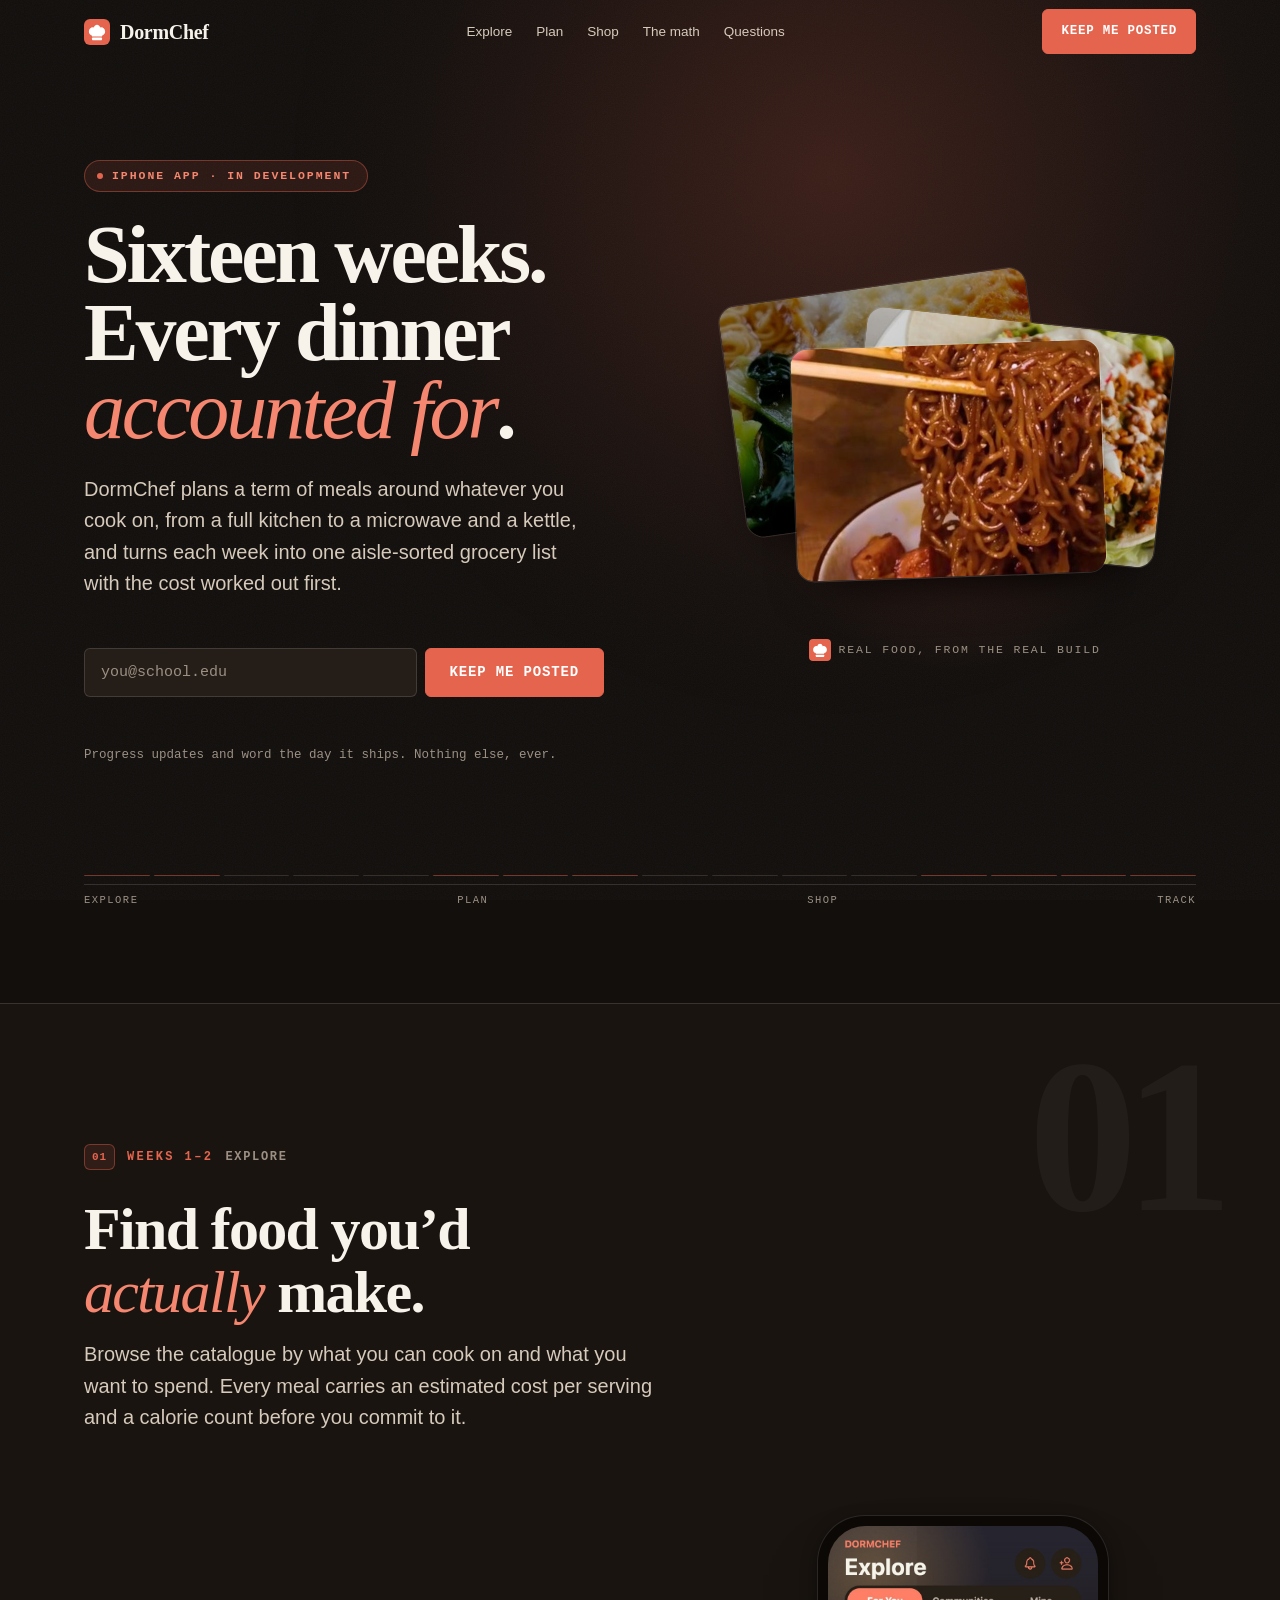
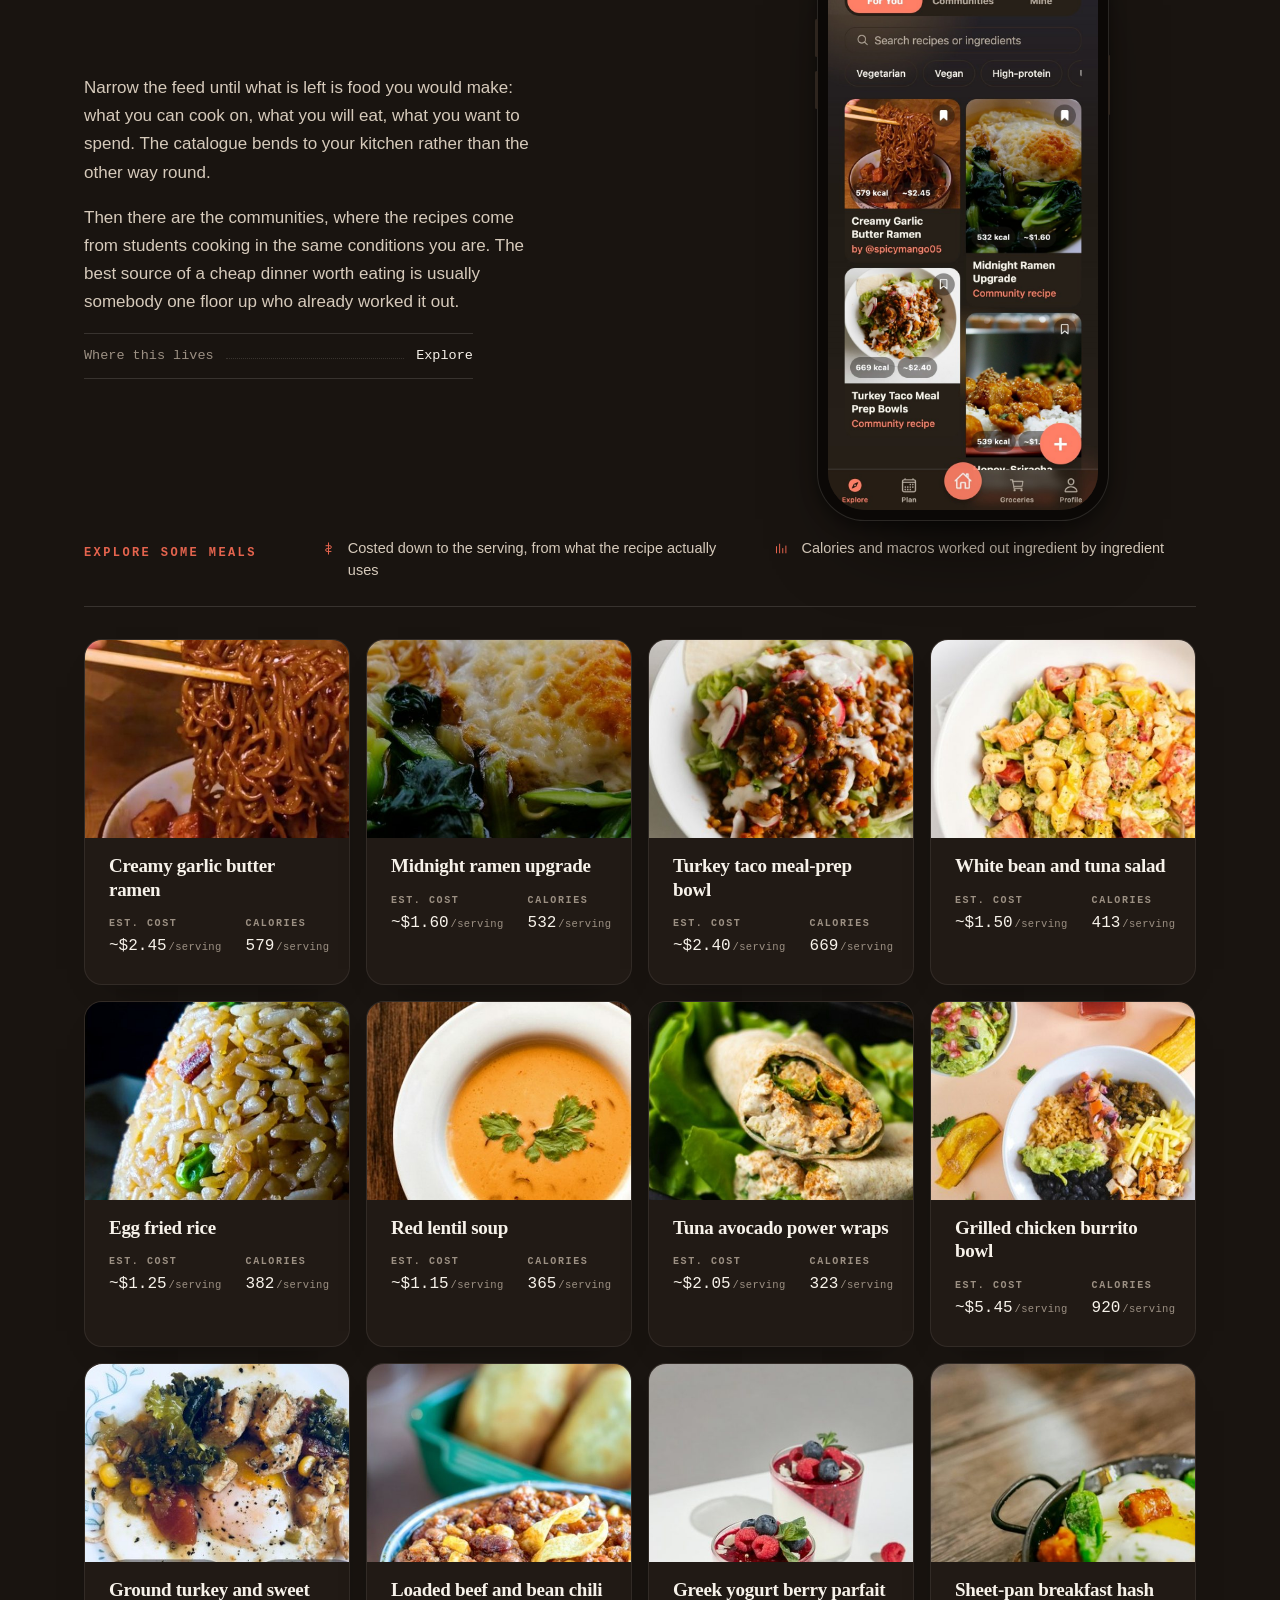
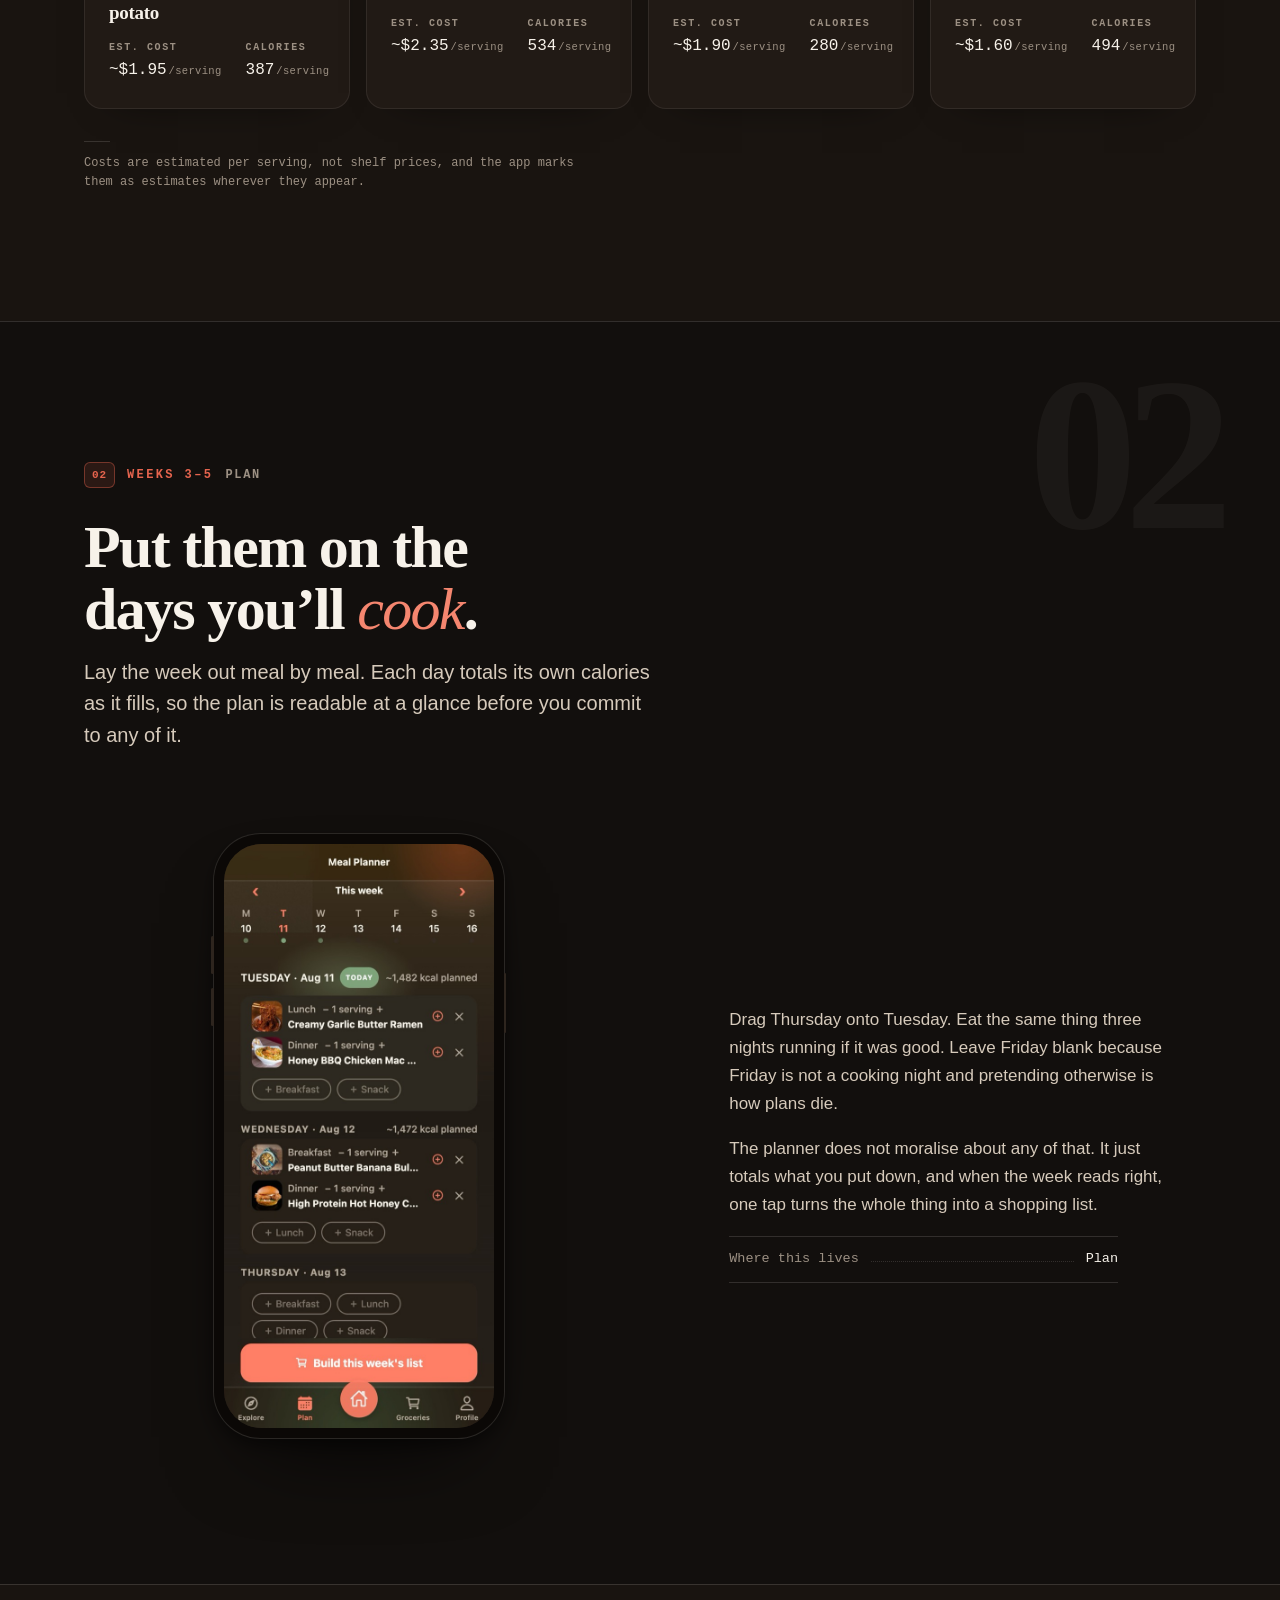
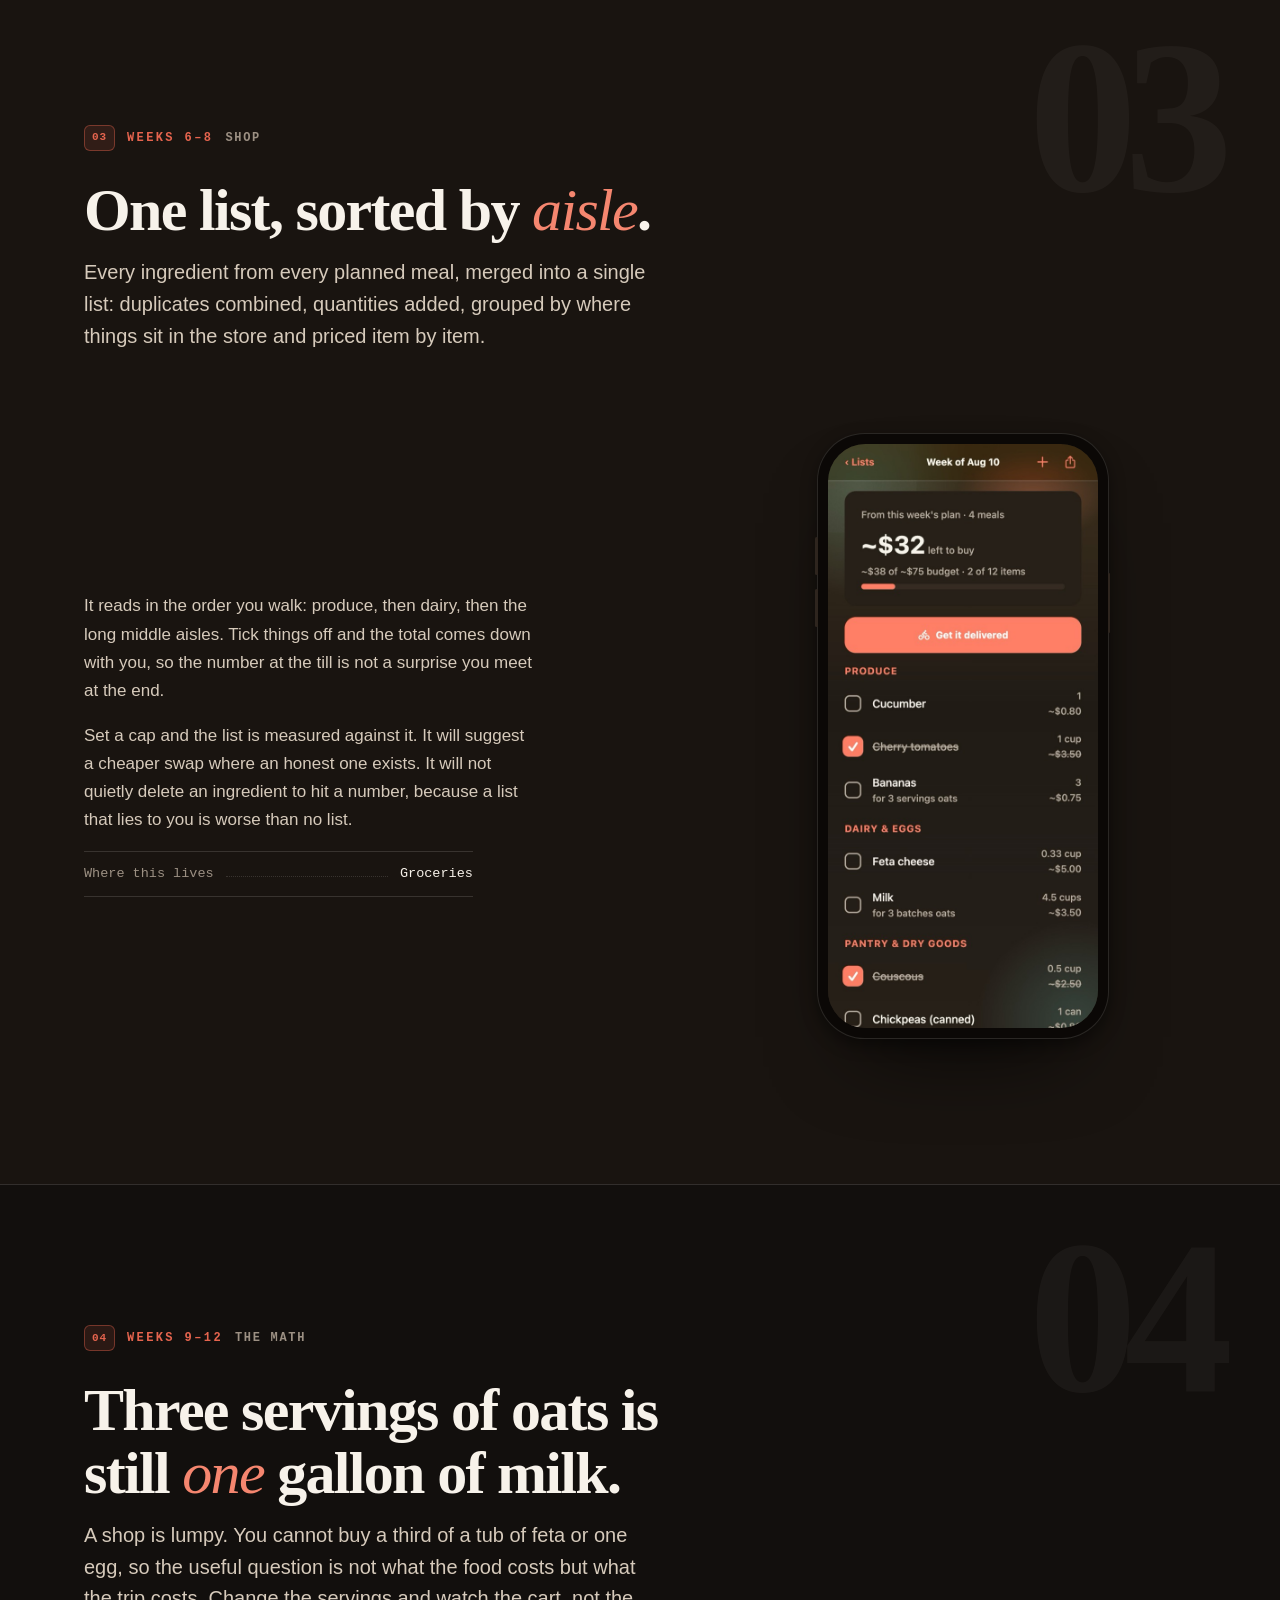
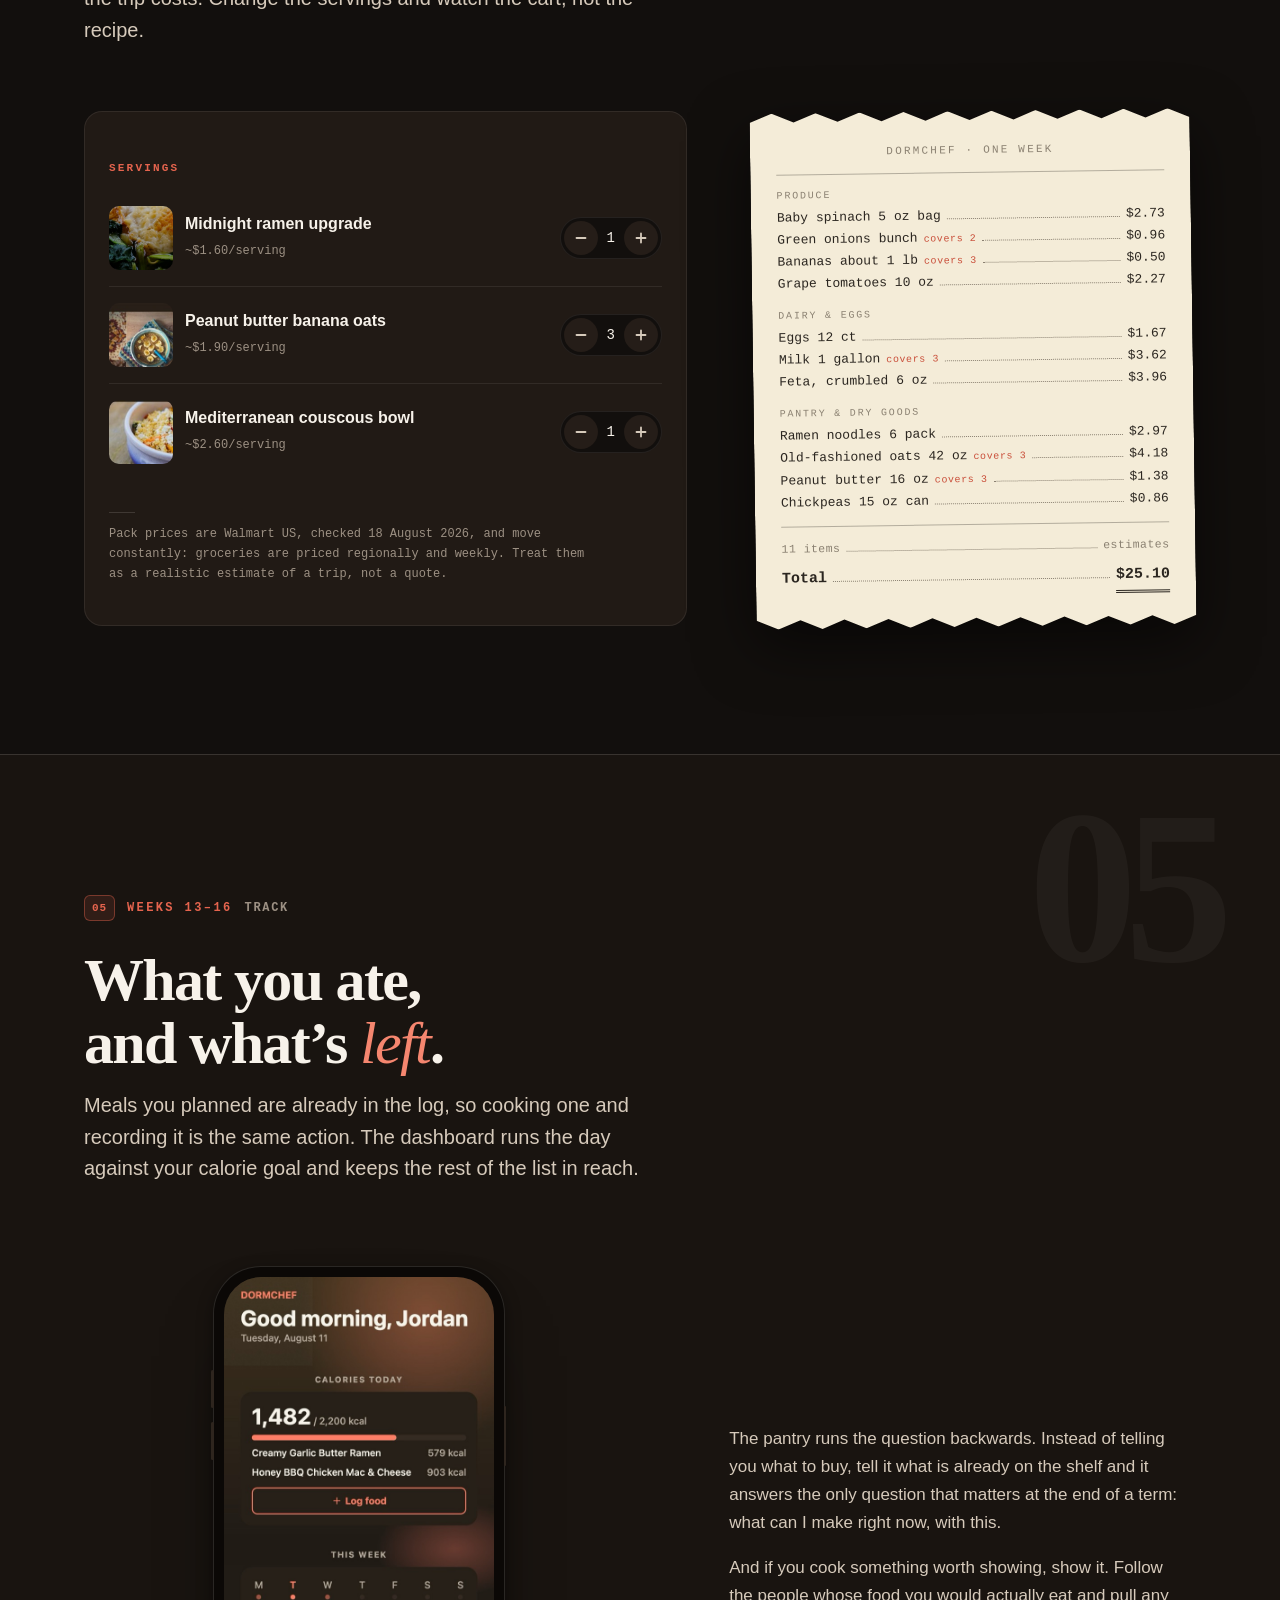
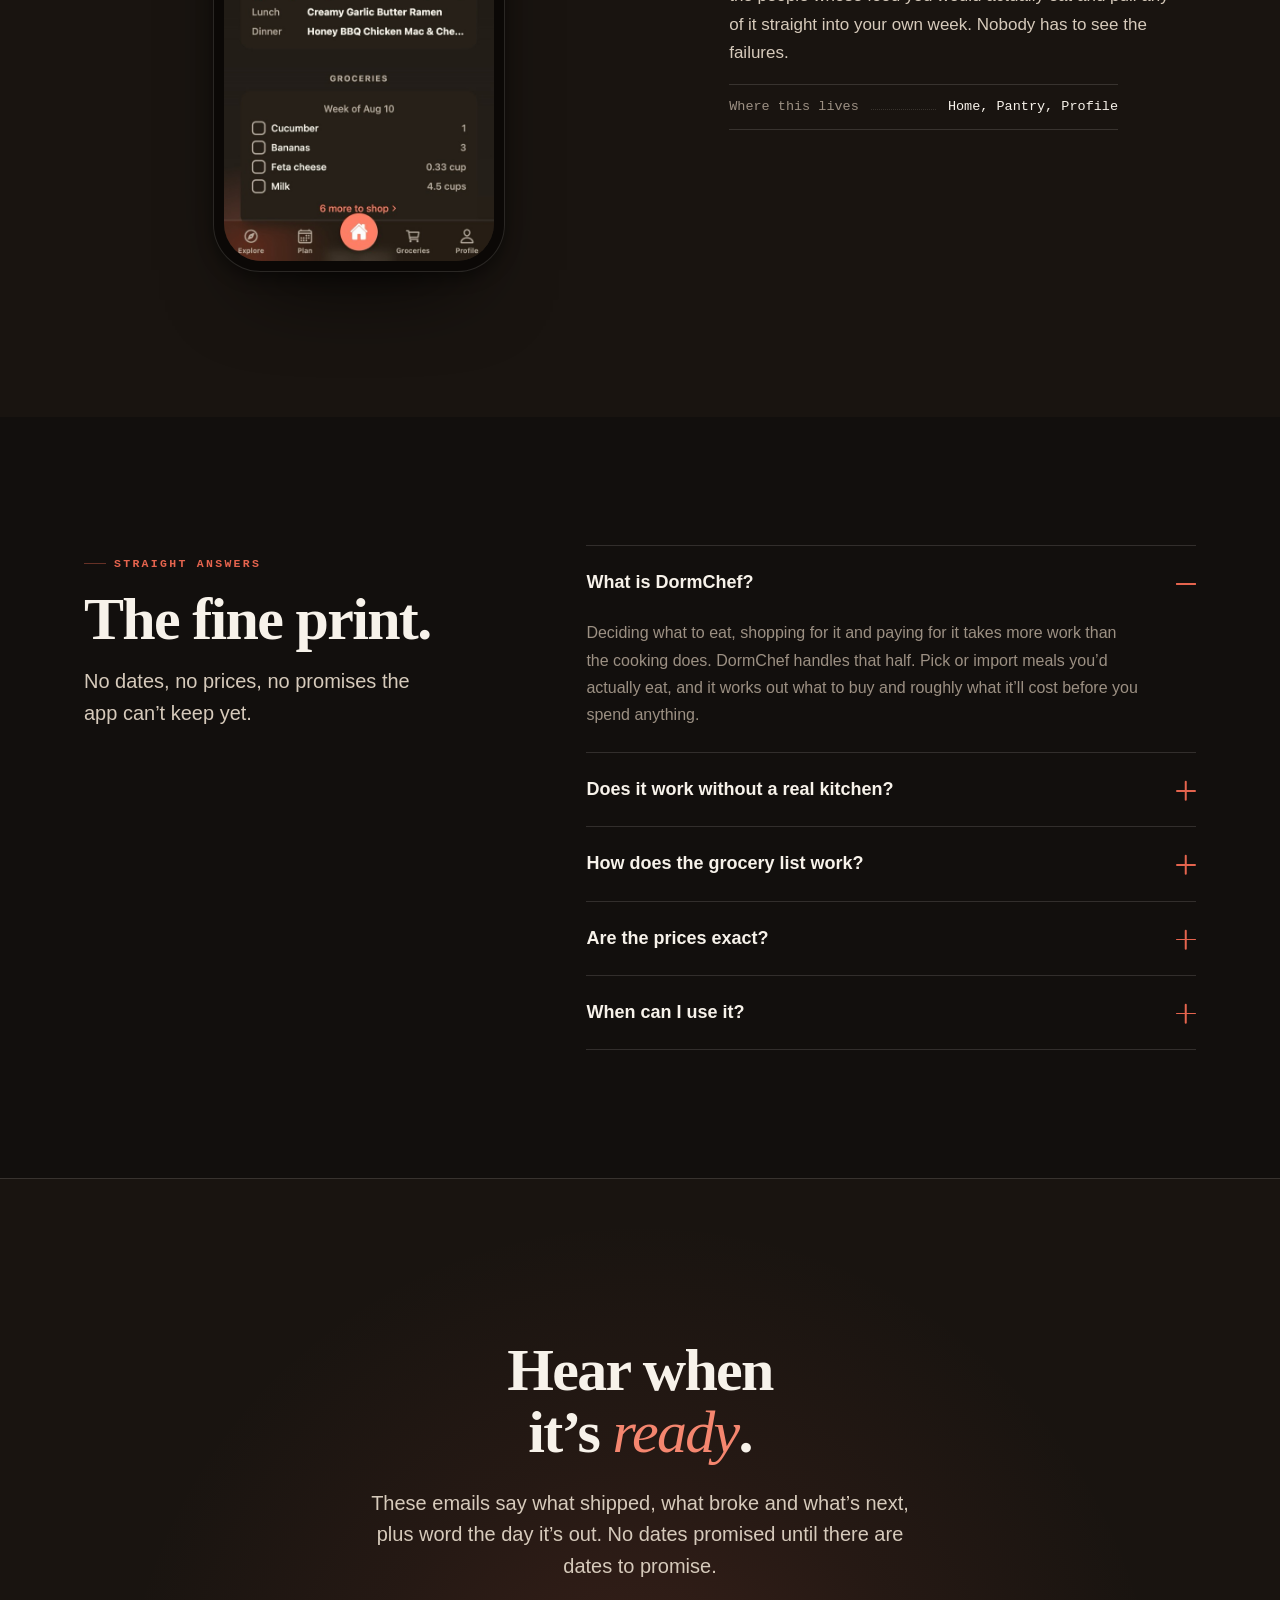
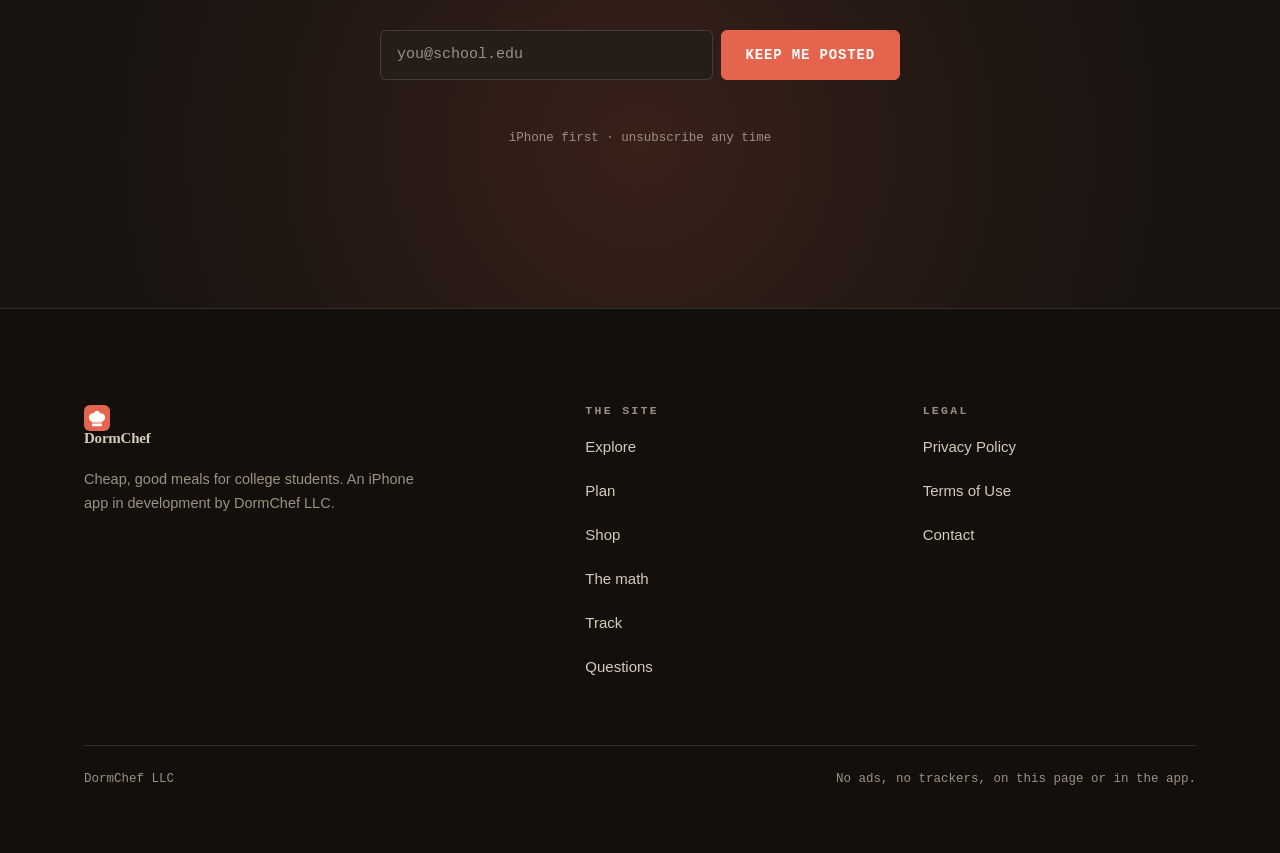
==== index.html @ 9edf4521 "Rebuild the site around a sixteen-week term The page is now organised by when in a semester each par" ====
<!doctype html>
<html lang="en">
<head>
<meta charset="utf-8" />
<meta name="viewport" content="width=device-width, initial-scale=1" />

<!-- The <title> and the H1 differ on purpose. Search ranks the title, so the
     title carries the keywords; the H1 is what a human reads after tapping the
     Instagram bio link. Competitor titles (ReciMe, Mealime, Grocery AI,
     Crouton, checked 2026-08-17) contain no keyword for college, student,
     dorm, budget, cost or aisle, so that phrase space is uncontested and the
     title claims it. Don't "fix" these into matching. -->
<title>DormChef: see what your groceries cost before the store</title>
<meta name="description" content="Meal planner for college students. Plan the week, get one aisle-sorted grocery list, and see the estimated total before you spend a dollar. In development." />
<link rel="canonical" href="https://dormchefllc.com/" />

<!-- Link previews. og:image must be an absolute URL: scrapers don't resolve
     relative paths. Rebuild with scripts/make-og-card.py. -->
<meta property="og:title" content="Sixteen weeks. Every dinner accounted for." />
<meta property="og:description" content="A term of meals planned around whatever you cook on, turned into one aisle-sorted grocery list with the cost worked out first. In development." />
<meta property="og:type" content="website" />
<meta property="og:url" content="https://dormchefllc.com/" />
<meta property="og:image" content="https://dormchefllc.com/og.jpg" />
<meta property="og:image:width" content="1200" />
<meta property="og:image:height" content="630" />
<meta property="og:image:alt" content="Sixteen weeks, every dinner accounted for, beside the DormChef Explore feed showing student recipes with calories and cost per serving." />
<meta property="og:site_name" content="DormChef" />
<meta name="twitter:card" content="summary_large_image" />
<meta name="theme-color" content="#120f0d" />

<!-- Marks scripting as available BEFORE the stylesheet loads. The scroll
     reveals hide their targets with CSS, so that rule has to be conditional on
     JS actually running: without this the whole page is opacity:0 for anyone
     with scripting off, and no amount of failsafe inside a script that never
     runs can help. -->
<script>document.documentElement.className += ' js';</script>

<link rel="icon" href="favicon.png" />
<link rel="stylesheet" href="landing.css" />

<!-- Structured data for search and answer engines. Claims mirror the visible
     page exactly: in development, no dates, no prices, no counts. The FAQ
     below is mirrored here; edit both or neither. Question wording is
     brand-expanded on purpose ("Does DormChef work..." vs the page's "Does it
     work...") because answer engines quote the question. -->
<script type="application/ld+json">
{
  "@context": "https://schema.org",
  "@graph": [
    {
      "@type": "Organization",
      "@id": "https://dormchefllc.com/#org",
      "name": "DormChef LLC",
      "alternateName": "DormChef",
      "url": "https://dormchefllc.com/",
      "logo": "https://dormchefllc.com/favicon.png",
      "email": "dormchef.app@gmail.com"
    },
    {
      "@type": "WebSite",
      "@id": "https://dormchefllc.com/#site",
      "url": "https://dormchefllc.com/",
      "name": "DormChef",
      "description": "Meal planner for college students. Plan the week, get one aisle-sorted grocery list, and see the estimated total before you spend a dollar. In development.",
      "publisher": { "@id": "https://dormchefllc.com/#org" }
    },
    {
      "@type": "FAQPage",
      "@id": "https://dormchefllc.com/#faq",
      "mainEntity": [
        {
          "@type": "Question",
          "name": "What is DormChef?",
          "acceptedAnswer": { "@type": "Answer", "text": "Deciding what to eat, shopping for it and paying for it takes more work than the cooking does. DormChef handles that half. Pick or import meals you'd actually eat, and it works out what to buy and roughly what it'll cost before you spend anything." }
        },
        {
          "@type": "Question",
          "name": "Does DormChef work without a real kitchen?",
          "acceptedAnswer": { "@type": "Answer", "text": "Whatever you've got to cook on. The No-kitchen filter narrows everything to meals a microwave, kettle or rice cooker can handle, so a first-year with one outlet and a housemate with a full stove are both at home here. Vegetarian, vegan, high-protein and under-500-calorie filters run alongside it." }
        },
        {
          "@type": "Question",
          "name": "How does the grocery list work?",
          "acceptedAnswer": { "@type": "Answer", "text": "Plan your week and every ingredient is merged across recipes: duplicates combined, grouped by aisle, totalled for the week, estimates marked as estimates. Set a weekly budget and lists aim for it, without ever dropping an ingredient your recipes need." }
        },
        {
          "@type": "Question",
          "name": "Are the prices in the app exact?",
          "acceptedAnswer": { "@type": "Answer", "text": "They are estimates, and the app marks them as estimates everywhere they appear. They are there to tell you roughly what a week costs before you commit to it, not to match a particular store's shelf price on a particular day." }
        },
        {
          "@type": "Question",
          "name": "When can I use DormChef?",
          "acceptedAnswer": { "@type": "Answer", "text": "It's in development. Leave your email at dormchefllc.com and you'll hear as it progresses. The day it ships, you'll know." }
        }
      ]
    }
  ]
}
</script>
</head>
<body>

<a class="skip" href="#main">Skip to content</a>

<!-- ========================= Masthead ========================= -->
<header class="masthead" id="masthead">
  <div class="wrap mast-in">
    <a class="brand" href="index.html">
      <!-- The toque, traced as inline SVG. Never load the PNG here: the brand
           assets are generated by scripts/make-brand-assets.py and this is a
           26px reproduction, not the mark itself. -->
      <svg width="26" height="26" viewBox="0 0 24 24" aria-hidden="true">
        <rect width="24" height="24" rx="3" fill="#e5644e" />
        <path d="M7.4 15.4c-1.7-.5-2.9-2-2.9-3.8 0-2.2 1.7-3.9 3.7-3.9.3 0 .6 0 .9.1C9.6 6.1 10.7 5.2 12 5.2s2.4.9 2.9 2.6c.3-.1.6-.1.9-.1 2 0 3.7 1.7 3.7 3.9 0 1.8-1.2 3.3-2.9 3.8v.7H7.4z" fill="#fff" />
        <rect x="7.4" y="17.1" width="9.2" height="2.4" rx="0.6" fill="#fff" />
      </svg>
      DormChef
    </a>

    <nav class="nav" aria-label="The term">
      <a href="#explore">Explore</a>
      <a href="#plan">Plan</a>
      <a href="#shop">Shop</a>
      <a href="#math">The math</a>
      <a href="#faq">Questions</a>
    </nav>

    <a class="btn btn--sm" href="#updates">Keep me posted</a>
    <div class="progress" id="progress" aria-hidden="true"></div>
  </div>
</header>

<main id="main">

  <!-- ========================= Hero =========================
       The claim is deliberately inclusive: the app suits a full kitchen and a
       microwave equally, so the headline promises planning rather than
       characterising anybody's housing. -->
  <section class="hero" id="top">
    <div class="wrap hero-in">
      <div class="hero-copy">
        <p class="badge">iPhone app &middot; in development</p>
        <h1 class="display">Sixteen weeks. Every dinner <em>accounted for</em>.</h1>
        <p class="lede">
          DormChef plans a term of meals around whatever you cook on, from a full
          kitchen to a microwave and a kettle, and turns each week into one
          aisle-sorted grocery list with the cost worked out first.
        </p>

        <form class="signup" id="signup-hero" novalidate>
          <div class="signup-row">
            <label class="hp" for="hero-company">Company (leave this empty)</label>
            <input class="hp" type="text" id="hero-company" name="company" tabindex="-1" autocomplete="off" />
            <label class="sr" for="hero-email">Email address</label>
            <input type="email" id="hero-email" name="email" placeholder="you@school.edu" required autocomplete="email" />
            <button class="btn" type="submit">Keep me posted</button>
          </div>
          <p class="signup-msg" role="status" aria-live="polite"></p>
          <p class="signup-note">Progress updates and word the day it ships. Nothing else, ever.</p>
        </form>
      </div>

      <!-- Deliberately not a feature. The hero's job is to establish what this
           brand is about, which is food, so it holds a dealt hand of the real
           dishes and the mark, and no data at all. Every figure on the page
           lives further down where it has room to be explained. -->
      <aside class="deck" aria-hidden="true">
        <div class="deck-glow"></div>
        <div class="deck-hand">
          <figure class="deck-card deck-card--back"><img src="shots/meals/greens.jpg" alt="" width="400" height="300" loading="lazy" /></figure>
          <figure class="deck-card deck-card--mid"><img src="shots/meals/taco.jpg" alt="" width="400" height="300" loading="lazy" /></figure>
          <figure class="deck-card deck-card--front"><img src="shots/meals/ramen.jpg" alt="" width="400" height="300" fetchpriority="high" /></figure>
        </div>
        <p class="deck-mark">
          <svg width="22" height="22" viewBox="0 0 24 24"><rect width="24" height="24" rx="3" fill="#e5644e"/><path d="M7.4 15.4c-1.7-.5-2.9-2-2.9-3.8 0-2.2 1.7-3.9 3.7-3.9.3 0 .6 0 .9.1C9.6 6.1 10.7 5.2 12 5.2s2.4.9 2.9 2.6c.3-.1.6-.1.9-.1 2 0 3.7 1.7 3.7 3.9 0 1.8-1.2 3.3-2.9 3.8v.7H7.4z" fill="#fff"/><rect x="7.4" y="17.1" width="9.2" height="2.4" rx=".6" fill="#fff"/></svg>
          Real food, from the real build
        </p>
      </aside>
    </div>

    <div class="wrap termstrip">
      <div class="termstrip-row" aria-hidden="true">
        <i class="m"></i><i class="m"></i><i></i><i></i><i></i><i class="m"></i><i class="m"></i><i class="m"></i><i></i><i></i><i></i><i></i><i class="m"></i><i class="m"></i><i class="m"></i><i class="m"></i>
      </div>
      <div class="termstrip-labels">
        <span>Explore</span><span>Plan</span><span>Shop</span><span>Track</span>
      </div>
    </div>
  </section>

  <!-- ========================= 01 Explore ========================= -->
  <section class="phase phase--tint" id="explore">
    <div class="wrap">
      <span class="phase-ghost" aria-hidden="true">01</span>
      <div class="phase-head pre">
        <p class="phase-weeks"><b>01</b> Weeks 1&ndash;2 <span>Explore</span></p>
        <h2 class="h2 phase-title">Find food you&rsquo;d <em>actually</em> make.</h2>
        <p class="phase-problem">Browse the catalogue by what you can cook on and what
        you want to spend. Every meal carries an estimated cost per serving and a
        calorie count before you commit to it.</p>
      </div>

      <div class="phase-body">
        <div class="phase-copy pre">
          <p>Narrow the feed until what is left is food you would
          make: what you can cook on, what you will eat, what you want to spend.
          The catalogue bends to your kitchen rather than the other way round.</p>
          <p>Then there are the communities, where the recipes come from students
          cooking in the same conditions you are. The best source of a cheap dinner worth
          eating is usually somebody one floor up who already worked it out.</p>
          <p class="phase-does"><span>Where this lives</span><i></i><b>Explore</b></p>
        </div>
        <figure class="phase-visual pre">
          <div class="phone">
            <img src="shots/explore.jpg" loading="lazy" width="600" height="1298"
                 alt="The DormChef Explore screen: a scrolling grid of student recipes with filter chips above it, each card labelled with its calories and estimated cost per serving." />
          </div>
        </figure>
      </div>



      <div class="mealbar pre">
        <p class="mealbar-label">Explore some meals</p>
        <ul class="mealbar-notes">
          <li>
            <svg width="15" height="15" viewBox="0 0 24 24" fill="none" stroke="currentColor" stroke-width="1.6" stroke-linecap="round" stroke-linejoin="round" aria-hidden="true"><path d="M12 3v18M8 7.5h6.2a2.3 2.3 0 0 1 0 4.6H9.8a2.3 2.3 0 0 0 0 4.6H16"/></svg>
            <span>Costed down to the serving, from what the recipe actually uses</span>
          </li>
          <li>
            <svg width="15" height="15" viewBox="0 0 24 24" fill="none" stroke="currentColor" stroke-width="1.6" stroke-linecap="round" stroke-linejoin="round" aria-hidden="true"><path d="M4 19V9m5 10V5m5 14v-7m5 7V8"/></svg>
            <span>Calories and macros worked out ingredient by ingredient</span>
          </li>
        </ul>
      </div>

      <ul class="meal-grid" id="meal-grid">
        <li class="mcard pre" data-cost="245" data-kcal="579">
          <div class="mcard-shot"><img src="shots/meals/ramen.jpg" loading="lazy" width="400" height="300" alt="A bowl of creamy garlic butter ramen lifted with chopsticks." /></div>
          <div class="mcard-body">
            <h3>Creamy garlic butter ramen</h3>
            <dl class="mstats">
              <div><dt>Est. cost</dt><dd class="num">~$2.45<small>/serving</small></dd></div>
              <div><dt>Calories</dt><dd class="num">579<small>/serving</small></dd></div>
            </dl>
          </div>
        </li>
        <li class="mcard pre" data-cost="160" data-kcal="532">
          <div class="mcard-shot"><img src="shots/meals/greens.jpg" loading="lazy" width="400" height="300" alt="Ramen under melted cheese with dark leafy greens." /></div>
          <div class="mcard-body">
            <h3>Midnight ramen upgrade</h3>
            <dl class="mstats">
              <div><dt>Est. cost</dt><dd class="num">~$1.60<small>/serving</small></dd></div>
              <div><dt>Calories</dt><dd class="num">532<small>/serving</small></dd></div>
            </dl>
          </div>
        </li>
        <li class="mcard pre" data-cost="240" data-kcal="669">
          <div class="mcard-shot"><img src="shots/meals/taco.jpg" loading="lazy" width="400" height="300" alt="A turkey taco bowl with lettuce, radish and sauce." /></div>
          <div class="mcard-body">
            <h3>Turkey taco meal-prep bowl</h3>
            <dl class="mstats">
              <div><dt>Est. cost</dt><dd class="num">~$2.40<small>/serving</small></dd></div>
              <div><dt>Calories</dt><dd class="num">669<small>/serving</small></dd></div>
            </dl>
          </div>
        </li>
        <li class="mcard pre" data-cost="150" data-kcal="413">
          <div class="mcard-shot"><img src="shots/meals/whitebean.jpg" loading="lazy" width="400" height="300" alt="A white bean and tuna salad with peppers and herbs." /></div>
          <div class="mcard-body">
            <h3>White bean and tuna salad</h3>
            <dl class="mstats">
              <div><dt>Est. cost</dt><dd class="num">~$1.50<small>/serving</small></dd></div>
              <div><dt>Calories</dt><dd class="num">413<small>/serving</small></dd></div>
            </dl>
          </div>
        </li>
        <li class="mcard pre" data-cost="125" data-kcal="382">
          <div class="mcard-shot"><img src="shots/meals/friedrice.jpg" loading="lazy" width="400" height="300" alt="A moulded portion of egg fried rice with peas and peppers." /></div>
          <div class="mcard-body">
            <h3>Egg fried rice</h3>
            <dl class="mstats">
              <div><dt>Est. cost</dt><dd class="num">~$1.25<small>/serving</small></dd></div>
              <div><dt>Calories</dt><dd class="num">382<small>/serving</small></dd></div>
            </dl>
          </div>
        </li>
        <li class="mcard pre" data-cost="114" data-kcal="365">
          <div class="mcard-shot"><img src="shots/meals/lentil.jpg" loading="lazy" width="400" height="300" alt="A white bowl of red lentil soup topped with coriander." /></div>
          <div class="mcard-body">
            <h3>Red lentil soup</h3>
            <dl class="mstats">
              <div><dt>Est. cost</dt><dd class="num">~$1.15<small>/serving</small></dd></div>
              <div><dt>Calories</dt><dd class="num">365<small>/serving</small></dd></div>
            </dl>
          </div>
        </li>
        <li class="mcard pre" data-cost="204" data-kcal="323">
          <div class="mcard-shot"><img src="shots/meals/wraps.jpg" loading="lazy" width="400" height="300" alt="Two halves of a tuna avocado wrap on a bed of lettuce." /></div>
          <div class="mcard-body">
            <h3>Tuna avocado power wraps</h3>
            <dl class="mstats">
              <div><dt>Est. cost</dt><dd class="num">~$2.05<small>/serving</small></dd></div>
              <div><dt>Calories</dt><dd class="num">323<small>/serving</small></dd></div>
            </dl>
          </div>
        </li>
        <li class="mcard pre" data-cost="545" data-kcal="920">
          <div class="mcard-shot"><img src="shots/meals/burrito.jpg" loading="lazy" width="400" height="300" alt="A burrito bowl with rice, black beans, guacamole and chicken." /></div>
          <div class="mcard-body">
            <h3>Grilled chicken burrito bowl</h3>
            <dl class="mstats">
              <div><dt>Est. cost</dt><dd class="num">~$5.45<small>/serving</small></dd></div>
              <div><dt>Calories</dt><dd class="num">920<small>/serving</small></dd></div>
            </dl>
          </div>
        </li>
        <li class="mcard pre" data-cost="195" data-kcal="387">
          <div class="mcard-shot"><img src="shots/meals/turkey.jpg" loading="lazy" width="400" height="300" alt="A skillet of ground turkey, sweet potato and a fried egg." /></div>
          <div class="mcard-body">
            <h3>Ground turkey and sweet potato</h3>
            <dl class="mstats">
              <div><dt>Est. cost</dt><dd class="num">~$1.95<small>/serving</small></dd></div>
              <div><dt>Calories</dt><dd class="num">387<small>/serving</small></dd></div>
            </dl>
          </div>
        </li>
        <li class="mcard pre" data-cost="235" data-kcal="534">
          <div class="mcard-shot"><img src="shots/meals/chili.jpg" loading="lazy" width="400" height="300" alt="A bowl of loaded beef and bean chili with cornbread." /></div>
          <div class="mcard-body">
            <h3>Loaded beef and bean chili</h3>
            <dl class="mstats">
              <div><dt>Est. cost</dt><dd class="num">~$2.35<small>/serving</small></dd></div>
              <div><dt>Calories</dt><dd class="num">534<small>/serving</small></dd></div>
            </dl>
          </div>
        </li>
        <li class="mcard pre" data-cost="190" data-kcal="280">
          <div class="mcard-shot"><img src="shots/meals/parfait.jpg" loading="lazy" width="400" height="300" alt="Two glasses of Greek yogurt berry parfait." /></div>
          <div class="mcard-body">
            <h3>Greek yogurt berry parfait</h3>
            <dl class="mstats">
              <div><dt>Est. cost</dt><dd class="num">~$1.90<small>/serving</small></dd></div>
              <div><dt>Calories</dt><dd class="num">280<small>/serving</small></dd></div>
            </dl>
          </div>
        </li>
        <li class="mcard pre" data-cost="160" data-kcal="494">
          <div class="mcard-shot"><img src="shots/meals/hash.jpg" loading="lazy" width="400" height="300" alt="A pan of breakfast hash with egg, chorizo and greens." /></div>
          <div class="mcard-body">
            <h3>Sheet-pan breakfast hash</h3>
            <dl class="mstats">
              <div><dt>Est. cost</dt><dd class="num">~$1.60<small>/serving</small></dd></div>
              <div><dt>Calories</dt><dd class="num">494<small>/serving</small></dd></div>
            </dl>
          </div>
        </li>
      </ul>

      <p class="footnote">Costs are estimated per serving, not shelf prices, and the
      app marks them as estimates wherever they appear.</p>
    </div>
  </section>

  <!-- ========================= 02 Plan ========================= -->
  <section class="phase" id="plan">
    <div class="wrap">
      <span class="phase-ghost" aria-hidden="true">02</span>
      <div class="phase-head pre">
        <p class="phase-weeks"><b>02</b> Weeks 3&ndash;5 <span>Plan</span></p>
        <h2 class="h2 phase-title">Put them on the days you&rsquo;ll <em>cook</em>.</h2>
        <p class="phase-problem">Lay the week out meal by meal. Each day totals its own
        calories as it fills, so the plan is readable at a glance before you commit to
        any of it.</p>
      </div>

      <div class="phase-body phase-body--flip">
        <div class="phase-copy pre">
          <p>Drag Thursday onto Tuesday. Eat the same thing three nights running if
          it was good. Leave Friday blank because Friday is not a cooking night and
          pretending otherwise is how plans die.</p>
          <p>The planner does not moralise about any of that. It just totals what you
          put down, and when the week reads right, one tap turns the whole thing into
          a shopping list.</p>
          <p class="phase-does"><span>Where this lives</span><i></i><b>Plan</b></p>
        </div>
        <figure class="phase-visual pre">
          <div class="phone">
            <img src="shots/planner.jpg" loading="lazy" width="600" height="1298"
                 alt="The DormChef weekly planner with meals assigned to individual days of the week." />
          </div>
        </figure>
      </div>
    </div>
  </section>

  <!-- ========================= 03 Shop ========================= -->
  <section class="phase phase--tint" id="shop">
    <div class="wrap">
      <span class="phase-ghost" aria-hidden="true">03</span>
      <div class="phase-head pre">
        <p class="phase-weeks"><b>03</b> Weeks 6&ndash;8 <span>Shop</span></p>
        <h2 class="h2 phase-title">One list, sorted by <em>aisle</em>.</h2>
        <p class="phase-problem">Every ingredient from every planned meal, merged into
        a single list: duplicates combined, quantities added, grouped by where things
        sit in the store and priced item by item.</p>
      </div>

      <div class="phase-body">
        <div class="phase-copy pre">
          <p>It reads in the order you walk: produce, then dairy, then the long
          middle aisles. Tick things off and the total comes down with you, so the
          number at the till is not a surprise you meet at the end.</p>
          <p>Set a cap and the list is measured against it. It will suggest a cheaper
          swap where an honest one exists. It will not quietly delete an ingredient to
          hit a number, because a list that lies to you is worse than no list.</p>
          <p class="phase-does"><span>Where this lives</span><i></i><b>Groceries</b></p>
        </div>
        <figure class="phase-visual pre">
          <div class="phone">
            <img src="shots/grocery.jpg" loading="lazy" width="600" height="1298"
                 alt="The DormChef grocery list: items grouped under Produce, Dairy and Pantry headings, each with a quantity and an estimated price, above a running weekly total." />
          </div>
        </figure>
      </div>
    </div>
  </section>

  <!-- ========================= 04 The math ========================= -->
  <section class="phase" id="math">
    <div class="wrap">
      <span class="phase-ghost" aria-hidden="true">04</span>
      <div class="phase-head pre">
        <p class="phase-weeks"><b>04</b> Weeks 9&ndash;12 <span>The math</span></p>
        <h2 class="h2 phase-title">Three servings of oats is still <em>one</em> gallon of milk.</h2>
        <p class="phase-problem">A shop is lumpy. You cannot buy a third of a tub of
        feta or one egg, so the useful question is not what the food costs but what
        the trip costs. Change the servings and watch the cart, not the recipe.</p>
      </div>

      <div class="merge merge--wide pre">
        <div class="merge-pick">
          <p class="merge-label">Servings</p>

          <div class="mrow" data-meal="ramen">
            <img src="shots/meals/greens.jpg" alt="" width="400" height="300" loading="lazy" />
            <div class="mrow-txt">
              <b>Midnight ramen upgrade</b>
              <span class="num">~$1.60/serving</span>
            </div>
            <div class="stepper">
              <button type="button" class="stepper-btn" data-step="-1" aria-label="One fewer serving of midnight ramen upgrade">
                <svg viewBox="0 0 16 16" aria-hidden="true"><path d="M3.5 8h9"/></svg>
              </button>
              <output class="stepper-n num" data-count>1</output>
              <button type="button" class="stepper-btn" data-step="1" aria-label="One more serving of midnight ramen upgrade">
                <svg viewBox="0 0 16 16" aria-hidden="true"><path d="M8 3.5v9M3.5 8h9"/></svg>
              </button>
            </div>
          </div>

          <div class="mrow" data-meal="oats">
            <img src="shots/meals/oats.jpg" alt="" width="400" height="300" loading="lazy" />
            <div class="mrow-txt">
              <b>Peanut butter banana oats</b>
              <span class="num">~$1.90/serving</span>
            </div>
            <div class="stepper">
              <button type="button" class="stepper-btn" data-step="-1" aria-label="One fewer serving of peanut butter banana oats">
                <svg viewBox="0 0 16 16" aria-hidden="true"><path d="M3.5 8h9"/></svg>
              </button>
              <output class="stepper-n num" data-count>3</output>
              <button type="button" class="stepper-btn" data-step="1" aria-label="One more serving of peanut butter banana oats">
                <svg viewBox="0 0 16 16" aria-hidden="true"><path d="M8 3.5v9M3.5 8h9"/></svg>
              </button>
            </div>
          </div>

          <div class="mrow" data-meal="couscous">
            <img src="shots/meals/couscous.jpg" alt="" width="400" height="300" loading="lazy" />
            <div class="mrow-txt">
              <b>Mediterranean couscous bowl</b>
              <span class="num">~$2.60/serving</span>
            </div>
            <div class="stepper">
              <button type="button" class="stepper-btn" data-step="-1" aria-label="One fewer serving of mediterranean couscous bowl">
                <svg viewBox="0 0 16 16" aria-hidden="true"><path d="M3.5 8h9"/></svg>
              </button>
              <output class="stepper-n num" data-count>1</output>
              <button type="button" class="stepper-btn" data-step="1" aria-label="One more serving of mediterranean couscous bowl">
                <svg viewBox="0 0 16 16" aria-hidden="true"><path d="M8 3.5v9M3.5 8h9"/></svg>
              </button>
            </div>
          </div>
          <p class="footnote">Pack prices are Walmart US, checked 18 August 2026,
          and move constantly: groceries are priced regionally and weekly. Treat
          them as a realistic estimate of a trip, not a quote.</p>
        </div>

        <!-- The output is a receipt: warm paper, torn edges, dotted leaders and a
             double-ruled total. It is the one bright surface on the page. -->
        <div class="receipt-wrap">
          <div class="receipt">
            <p class="r-head">DormChef &middot; one week</p>
            <div class="r-rule"></div>
            <div class="r-list" id="mo-list" aria-live="polite"></div>
            <div class="r-rule"></div>
            <div class="r-line r-meta"><span id="mo-count">0 items</span><i></i><span>estimates</span></div>
            <div class="r-line r-total"><span>Total</span><i></i><span id="mo-total">~$0.00</span></div>
          </div>
        </div>
      </div>
    </div>
  </section>

  <!-- ========================= 05 Track ========================= -->
  <section class="phase phase--tint" id="track">
    <div class="wrap">
      <span class="phase-ghost" aria-hidden="true">05</span>
      <div class="phase-head pre">
        <p class="phase-weeks"><b>05</b> Weeks 13&ndash;16 <span>Track</span></p>
        <h2 class="h2 phase-title">What you ate, and what&rsquo;s <em>left</em>.</h2>
        <p class="phase-problem">Meals you planned are already in the log, so cooking
        one and recording it is the same action. The dashboard runs the day against
        your calorie goal and keeps the rest of the list in reach.</p>
      </div>

      <div class="phase-body phase-body--flip">
        <div class="phase-copy pre">
          <p>The pantry runs the question backwards. Instead of telling you what to
          buy, tell it what is already on the shelf and it answers the only question
          that matters at the end of a term: what can I make right now, with this.</p>
          <p>And if you cook something worth showing, show it. Follow the people whose
          food you would actually eat and pull any of it straight into your own week.
          Nobody has to see the failures.</p>
          <p class="phase-does"><span>Where this lives</span><i></i><b>Home, Pantry, Profile</b></p>
        </div>
        <figure class="phase-visual pre">
          <div class="phone">
            <img src="shots/dashboard.jpg" loading="lazy" width="600" height="1298"
                 alt="The DormChef dashboard: calories logged against the day's goal, this week's planned meals, and the current grocery list." />
          </div>
        </figure>
      </div>
    </div>
  </section>

  <!-- ========================= 7. Questions ========================= -->
  <!-- Mirrored in the FAQPage JSON-LD in <head>. Edit both or neither.
       details/summary gives keyboard support, find-in-page and no-JS operation
       for free; a hand-rolled accordion would give up all three. -->
  <section class="faq" id="faq">
    <div class="wrap faq-in">
      <div class="faq-head pre">
        <p class="eyebrow">Straight answers</p>
        <h2 class="h2">The fine print.</h2>
        <p class="lede">No dates, no prices, no promises the app can&rsquo;t keep yet.</p>
      </div>

      <div class="faq-list">
        <details class="qa" open>
          <summary>What is DormChef?<span class="qa-mark" aria-hidden="true"></span></summary>
          <div class="qa-body"><p>Deciding what to eat, shopping for it and paying for it
          takes more work than the cooking does. DormChef handles that half. Pick or
          import meals you&rsquo;d actually eat, and it works out what to buy and roughly
          what it&rsquo;ll cost before you spend anything.</p></div>
        </details>

        <details class="qa">
          <summary>Does it work without a real kitchen?<span class="qa-mark" aria-hidden="true"></span></summary>
          <div class="qa-body"><p>Whatever you&rsquo;ve got to cook on. The No-kitchen
          filter narrows everything to meals a microwave, kettle or rice cooker can
          handle, so a first-year with one outlet and a housemate with a full stove are
          both at home here. Vegetarian, vegan, high-protein and under-500-calorie
          filters run alongside it.</p></div>
        </details>

        <details class="qa">
          <summary>How does the grocery list work?<span class="qa-mark" aria-hidden="true"></span></summary>
          <div class="qa-body"><p>Plan your week and every ingredient is merged across
          recipes: duplicates combined, grouped by aisle, totalled for the week,
          estimates marked as estimates. Set a weekly budget and lists aim for it,
          without ever dropping an ingredient your recipes need.</p></div>
        </details>

        <details class="qa">
          <summary>Are the prices exact?<span class="qa-mark" aria-hidden="true"></span></summary>
          <div class="qa-body"><p>They are estimates, and the app marks them as estimates
          everywhere they appear. They are there to tell you roughly what a week costs
          before you commit to it, not to match a particular store&rsquo;s shelf price on
          a particular day.</p></div>
        </details>

        <details class="qa">
          <summary>When can I use it?<span class="qa-mark" aria-hidden="true"></span></summary>
          <div class="qa-body"><p>It&rsquo;s in development. Leave your email and
          you&rsquo;ll hear as it progresses. The day it ships, you&rsquo;ll know.</p></div>
        </details>
      </div>
    </div>
  </section>

  <!-- ========================= 8. Closing ========================= -->
  <section class="closing" id="updates">
    <div class="wrap">
      <h2 class="h2 pre">Hear when it&rsquo;s <em>ready</em>.</h2>
      <p class="lede pre">These emails say what shipped, what broke and what&rsquo;s next,
      plus word the day it&rsquo;s out. No dates promised until there are dates to
      promise.</p>

      <form class="signup signup--center pre" id="signup-closing" novalidate>
        <div class="signup-row">
          <label class="hp" for="closing-company">Company (leave this empty)</label>
          <input class="hp" type="text" id="closing-company" name="company" tabindex="-1" autocomplete="off" />
          <label class="sr" for="closing-email">Email address</label>
          <input type="email" id="closing-email" name="email" placeholder="you@school.edu" required autocomplete="email" />
          <button class="btn" type="submit">Keep me posted</button>
        </div>
        <p class="signup-msg" role="status" aria-live="polite"></p>
        <p class="signup-note">iPhone first &middot; unsubscribe any time</p>
      </form>
    </div>
  </section>

</main>

<!-- ========================= Footer ========================= -->
<footer class="foot">
  <div class="wrap">
    <div class="foot-in">
      <div>
        <a class="brand" href="index.html">
          <svg width="26" height="26" viewBox="0 0 24 24" aria-hidden="true">
            <rect width="24" height="24" rx="3" fill="#e5644e" />
            <path d="M7.4 15.4c-1.7-.5-2.9-2-2.9-3.8 0-2.2 1.7-3.9 3.7-3.9.3 0 .6 0 .9.1C9.6 6.1 10.7 5.2 12 5.2s2.4.9 2.9 2.6c.3-.1.6-.1.9-.1 2 0 3.7 1.7 3.7 3.9 0 1.8-1.2 3.3-2.9 3.8v.7H7.4z" fill="#fff" />
            <rect x="7.4" y="17.1" width="9.2" height="2.4" rx="0.6" fill="#fff" />
          </svg>
          DormChef
        </a>
        <p class="foot-blurb">Cheap, good meals for college students. An iPhone app in
        development by DormChef LLC.</p>
      </div>

      <div>
        <h4>The site</h4>
        <ul>
          <li><a href="#explore">Explore</a></li>
          <li><a href="#plan">Plan</a></li>
          <li><a href="#shop">Shop</a></li>
          <li><a href="#math">The math</a></li>
          <li><a href="#track">Track</a></li>
          <li><a href="#faq">Questions</a></li>
        </ul>
      </div>

      <div>
        <h4>Legal</h4>
        <ul>
          <li><a href="privacy.html">Privacy Policy</a></li>
          <li><a href="terms.html">Terms of Use</a></li>
          <li><a href="mailto:dormchef.app@gmail.com">Contact</a></li>
        </ul>
      </div>
    </div>

    <div class="foot-base">
      <span>DormChef LLC</span>
      <span>No ads, no trackers, on this page or in the app.</span>
    </div>
  </div>
</footer>

<!-- The term rail. Ships hidden and is revealed by JS only when reduced
     motion is not requested. aria-hidden because it restates the week ranges
     that are already headings in the page, and a marker that changes on every
     scroll frame would be hostile to a screen reader. -->
<aside class="rail" id="rail" aria-hidden="true">
  <ol class="rail-ticks" id="rail-ticks"></ol>
  <p class="rail-week" id="rail-week">Week 01</p>
  <p class="rail-phase" id="rail-phase">Explore</p>
</aside>

<div class="railbar" id="railbar" aria-hidden="true">
  <b id="railbar-week">Week 01</b>
  <i></i>
  <span id="railbar-phase">Explore</span>
</div>

<script>
/* ============================================================
   1. Waitlist signup. DO NOT CHANGE THE CONTRACT.

   Posts to a SECURITY DEFINER Postgres function rather than at the
   table (supabase/migrations/20260724010000_waitlist_rpc.sql). The
   function dedupes silently and returns nothing. The key below is
   the PUBLISHABLE key, public by design, and it also ships inside
   the iOS app. It is safe here specifically because the waitlist
   table has no SELECT and no INSERT policy, so the only thing this
   key can do is call this one function. Never send it as an
   Authorization: Bearer header: that breaks role resolution and RLS
   denies the insert.
   ============================================================ */
(function () {
  var SUPABASE_URL = 'https://qnarhtydsvxafdrmjqil.supabase.co';
  var SUPABASE_KEY = 'sb_publishable_UhtJIjMTsegrgHNaUKYcRg_e-FV60cd';

  /* A `?s=` on the URL names the signup source (ig-bio, ig-story, ig-dm)
     so Instagram signups stop being indistinguishable from everything
     else. Strict shape, matching the column's CHECK; anything else falls
     back to 'landing'. Data hygiene, not security: the RPC is public and
     always could be called with any string. */
  var source = 'landing';
  try {
    var s = new URLSearchParams(location.search).get('s');
    if (s && /^[a-z0-9-]{1,40}$/.test(s)) source = s;
  } catch (err) { /* very old browser: keep 'landing' */ }

  function looksLikeEmail(v) {
    var at = v.indexOf('@');
    return at > 0 && v.indexOf('.', at) > at + 1 && !/\s/.test(v);
  }

  function wire(form) {
    if (!form) return;
    var email = form.querySelector('input[type="email"]');
    var honey = form.querySelector('input[name="company"]');
    var button = form.querySelector('button');
    var msg = form.querySelector('.signup-msg');

    function say(text, kind) {
      msg.textContent = text;
      msg.className = 'signup-msg' + (kind ? ' ' + kind : '');
    }
    function invalid(state) {
      if (state) email.setAttribute('aria-invalid', 'true');
      else email.removeAttribute('aria-invalid');
    }

    /* Validate on blur, not on every keystroke: telling someone their
       address is wrong while they are still typing it is noise. */
    email.addEventListener('blur', function () {
      var v = email.value.trim();
      if (!v) { invalid(false); return; }
      if (!looksLikeEmail(v)) {
        invalid(true);
        say("That doesn't look like an email address.", 'err');
      } else {
        invalid(false);
        if (msg.classList.contains('err')) say('');
      }
    });
    email.addEventListener('input', function () {
      if (email.getAttribute('aria-invalid') && looksLikeEmail(email.value.trim())) {
        invalid(false);
        say('');
      }
    });

    form.addEventListener('submit', function (e) {
      e.preventDefault();
      var value = (email.value || '').trim();

      // Bot filled the hidden field: show success, save nothing.
      if (honey && honey.value) { say("You're on the list.", 'ok'); return; }

      if (!looksLikeEmail(value)) {
        invalid(true);
        say("That doesn't look like an email address.", 'err');
        email.focus();
        return;
      }

      invalid(false);
      button.disabled = true;
      say('Adding you...');

      fetch(SUPABASE_URL + '/rest/v1/rpc/join_waitlist', {
        method: 'POST',
        headers: { 'apikey': SUPABASE_KEY, 'Content-Type': 'application/json' },
        body: JSON.stringify({ p_email: value, p_source: source })
      }).then(function (res) {
        if (res.ok) {
          form.reset();
          say("You're on the list. We'll email you as it progresses.", 'ok');
        } else if (res.status === 400) {
          invalid(true);
          say("That doesn't look like an email address.", 'err');
        } else {
          say('Something went wrong. Try again, or email us instead.', 'err');
        }
      }).catch(function () {
        say('Could not reach the server. Check your connection and try again.', 'err');
      }).then(function () {
        button.disabled = false;
      });
    });
  }

  wire(document.getElementById('signup-hero'));
  wire(document.getElementById('signup-closing'));
})();

/* ============================================================
   2. Masthead state and scroll progress.
   ============================================================ */
(function () {
  var mast = document.getElementById('masthead');
  var bar = document.getElementById('progress');
  if (!mast) return;

  var ticking = false;
  function update() {
    ticking = false;
    var y = window.pageYOffset || document.documentElement.scrollTop;
    mast.classList.toggle('is-stuck', y > 12);
    if (bar) {
      var max = document.documentElement.scrollHeight - window.innerHeight;
      bar.style.width = (max > 0 ? Math.min(1, y / max) * 100 : 0) + '%';
    }
  }
  function onScroll() {
    if (ticking) return;
    ticking = true;
    window.requestAnimationFrame(update);
  }
  window.addEventListener('scroll', onScroll, { passive: true });
  window.addEventListener('resize', onScroll, { passive: true });
  update();
})();

/* ============================================================
   3. Scroll reveals.

   Strict progressive enhancement: the page ships fully visible and
   this only *hides* things in order to bring them back. Anything
   already on screen is never hidden, and a canary observer proves
   callbacks are being delivered at all. If they are not, everything
   is revealed rather than left invisible waiting forever.
   ============================================================ */
(function () {
  if (!window.matchMedia ||
      !window.matchMedia('(prefers-reduced-motion: no-preference)').matches) return;
  if (!('IntersectionObserver' in window)) return;

  var targets = document.querySelectorAll('.pre');
  if (!targets.length) return;

  function show(el) { el.classList.add('in'); }

  var io = new IntersectionObserver(function (entries) {
    entries.forEach(function (entry) {
      if (!entry.isIntersecting) return;
      show(entry.target);
      io.unobserve(entry.target);
    });
  }, { threshold: 0.12, rootMargin: '0px 0px -40px 0px' });

  var pending = [];
  Array.prototype.forEach.call(targets, function (el) {
    var box = el.getBoundingClientRect();
    if (box.top < window.innerHeight && box.bottom > 0) { show(el); return; }
    pending.push(el);
    io.observe(el);
  });
  if (!pending.length) return;

  var delivers = false;
  var canary = new IntersectionObserver(function () {
    delivers = true;
    canary.disconnect();
  }, { threshold: 0 });
  canary.observe(document.body);

  window.setTimeout(function () {
    if (!delivers) pending.forEach(show);
  }, 2000);
})();

/* ============================================================
   5. The merge builder.

   Pick meals; their ingredients merge into one aisle-sorted list
   with quantities added and a running estimated total. Entirely
   user-driven, so nothing animates on its own.

   Ingredient names for the ramen come from the app's own recipe
   screen; the rest come from the grocery screen and its merge
   notes. Prices are the app's estimates, which is what the
   caption under the widget says.
   ============================================================ */
(function () {
  var root = document.querySelector('.merge');
  var list = document.getElementById('mo-list');
  var totalEl = document.getElementById('mo-total');
  var countEl = document.getElementById('mo-count');
  if (!root || !list) return;

  // A grocery list is a list of THINGS YOU BUY, not fractions of packages.
  // The earlier version priced "0.33 cup feta" and "1 egg", which is not what
  // a checkout does: you buy a 6oz tub and a dozen. So every ingredient here
  // maps to a real pack at a real retail price, and the list adds up whole
  // packs.
  //
  // This also makes the merge argument properly: three servings of oats still
  // only needs one gallon of milk. Buying is lumpy, and that lumpiness is the
  // thing the app is actually saving you from.
  //
  // Prices are Walmart US, checked 2026-08-18, and are cited under the widget.
  // They move constantly and vary by store, which is why the page calls them
  // estimates. If you refresh them, refresh the note as well.
  //
  // name, aisle, pack label, cents per pack, servings one pack covers
  var PACKS = {
    ramen:    ['Ramen noodles',   'Pantry & dry goods', '6 pack',        297, 6],
    egg:      ['Eggs',            'Dairy & eggs',       '12 ct',         167, 12],
    spinach:  ['Baby spinach',    'Produce',            '5 oz bag',      273, 10],
    onion:    ['Green onions',    'Produce',            'bunch',          96, 8],
    oats:     ['Old-fashioned oats','Pantry & dry goods','42 oz',        418, 28],
    banana:   ['Bananas',         'Produce',            'about 1 lb',     50, 3],
    milk:     ['Milk',            'Dairy & eggs',       '1 gallon',      362, 10],
    pb:       ['Peanut butter',   'Pantry & dry goods', '16 oz',         138, 16],
    feta:     ['Feta, crumbled',  'Dairy & eggs',       '6 oz',          396, 6],
    tomato:   ['Grape tomatoes',  'Produce',            '10 oz',         227, 4],
    chickpea: ['Chickpeas',       'Pantry & dry goods', '15 oz can',      86, 2]
  };

  // which packs each meal draws on, and how many servings' worth per serving
  var RECIPES = {
    ramen:    ['ramen', 'egg', 'spinach', 'onion'],
    oats:     ['oats', 'banana', 'milk', 'pb'],
    couscous: ['feta', 'tomato', 'chickpea', 'onion']
  };

  var AISLES = ['Produce', 'Dairy & eggs', 'Pantry & dry goods'];

  function tidy(n) {
    // 1.5 not 1.50, 2 not 2.0
    return String(Math.round(n * 100) / 100);
  }

  function render() {
    // how many servings of each pack are called for across the whole selection
    var needed = {};
    root.querySelectorAll('.mrow').forEach(function (row) {
      var count = +row.dataset.count || 0;
      var recipe = RECIPES[row.dataset.meal];
      if (!count || !recipe) return;
      recipe.forEach(function (key) {
        needed[key] = (needed[key] || 0) + count;
      });
    });

    var keys = Object.keys(needed);
    var totalCents = 0;
    var byAisle = {};

    keys.forEach(function (key) {
      var pack = PACKS[key];
      // buying is lumpy: you cannot buy 0.4 of a carton
      var packs = Math.ceil(needed[key] / pack[4]);
      var cents = packs * pack[3];
      totalCents += cents;
      (byAisle[pack[1]] = byAisle[pack[1]] || []).push({
        name: pack[0], unit: pack[2], packs: packs, cents: cents,
        covers: needed[key], capacity: pack[4]
      });
    });

    list.innerHTML = '';

    if (!keys.length) {
      var none = document.createElement('p');
      none.className = 'r-empty';
      none.textContent = 'Add a serving and the list writes itself.';
      list.appendChild(none);
    } else {
      AISLES.forEach(function (aisle) {
        var items = byAisle[aisle];
        if (!items) return;

        var head = document.createElement('p');
        head.className = 'r-aisle';
        head.textContent = aisle;
        list.appendChild(head);

        items.forEach(function (it) {
          var row = document.createElement('div');
          row.className = 'r-line';

          var label = document.createElement('span');
          label.textContent = it.name + ' ' + it.unit + (it.packs > 1 ? ' x' + it.packs : '');
          row.appendChild(label);

          // one pack stretching across several servings is the whole point
          if (it.covers > 1 && it.packs < it.covers) {
            var mark = document.createElement('em');
            mark.textContent = 'covers ' + it.covers;
            row.appendChild(mark);
          }

          row.appendChild(document.createElement('i'));

          var price = document.createElement('span');
          price.textContent = '$' + (it.cents / 100).toFixed(2);
          row.appendChild(price);

          list.appendChild(row);
        });
      });
    }

    totalEl.textContent = '$' + (totalCents / 100).toFixed(2);
    countEl.textContent = keys.length + (keys.length === 1 ? ' item' : ' items');
  }

  root.querySelectorAll('.mrow').forEach(function (row) {
    var out = row.querySelector('[data-count]');
    row.dataset.count = out.textContent.trim();

    row.querySelectorAll('.stepper-btn').forEach(function (btn) {
      btn.addEventListener('click', function () {
        var next = (+row.dataset.count || 0) + (+btn.dataset.step);
        if (next < 0) next = 0;
        if (next > 6) next = 6;
        row.dataset.count = next;
        out.textContent = next;
        row.querySelector('[data-step="-1"]').disabled = next === 0;
        row.querySelector('[data-step="1"]').disabled = next === 6;
        render();
      });
    });
    row.querySelector('[data-step="-1"]').disabled = +row.dataset.count === 0;
  });

  render();
})();

/* ============================================================
   6. The term rail.

   Reports where in the sixteen-week term the reader currently
   is. It is a pure function of scroll position, not an
   animation with a duration: stop scrolling and it stops,
   scroll back and the term runs backwards. That is what keeps
   it inside the no-autoplay rule.

   The week ranges live in the markup as headings, so this is
   presentational only. If it never runs, nothing is lost.
   ============================================================ */
(function () {
  if (!window.matchMedia ||
      !window.matchMedia('(prefers-reduced-motion: no-preference)').matches) return;
  if (!window.requestAnimationFrame) return;

  var rail = document.getElementById('rail');
  var bar = document.getElementById('railbar');
  var ticksEl = document.getElementById('rail-ticks');
  if (!rail || !bar || !ticksEl) return;

  // section id, first week, last week, label. These MUST match the
  // section ids and the phase headings; if an id drifts the rail silently
  // finds nothing and never appears.
  var PHASES = [
    ['explore', 1,  2,  'Explore'],
    ['plan',    3,  5,  'Plan'],
    ['shop',    6,  8,  'Shop'],
    ['math',    9,  12, 'The math'],
    ['track',   13, 16, 'Track']
  ];
  var WEEKS = 16;

  var sections = PHASES.map(function (ph) {
    return { el: document.getElementById(ph[0]), from: ph[1], to: ph[2], label: ph[3] };
  }).filter(function (x) { return x.el; });
  if (!sections.length) return;

  // build the sixteen ticks once
  var ticks = [];
  for (var i = 1; i <= WEEKS; i++) {
    var li = document.createElement('li');
    li.className = 'rail-tick';
    ticksEl.appendChild(li);
    ticks.push(li);
  }

  var els = {
    week: document.getElementById('rail-week'),
    phase: document.getElementById('rail-phase'),
    barWeek: document.getElementById('railbar-week'),
    barPhase: document.getElementById('railbar-phase')
  };

  var lastWeek = 0, lastPhase = null, running = false;

  function pad(n) { return n < 10 ? '0' + n : String(n); }

  function frame() {
    running = false;
    var pageY = window.pageYOffset || document.documentElement.scrollTop;
    var probe = pageY + window.innerHeight * 0.45;

    // which phase is the probe inside, and how far through it
    var active = null, progress = 0;
    for (var i = 0; i < sections.length; i++) {
      var s = sections[i];
      var box = s.el.getBoundingClientRect();
      var top = pageY + box.top;
      if (probe >= top && probe < top + box.height) {
        active = s;
        progress = (probe - top) / box.height;
        break;
      }
    }

    var on = !!active;
    rail.classList.toggle('is-on', on);
    bar.classList.toggle('is-on', on);
    if (!on) return;

    // map position within the phase onto its week range
    var span = active.to - active.from + 1;
    var week = active.from + Math.min(span - 1, Math.floor(progress * span));

    if (week !== lastWeek) {
      lastWeek = week;
      els.week.textContent = 'Week ' + pad(week);
      els.barWeek.textContent = 'Week ' + pad(week);
      for (var t = 0; t < ticks.length; t++) {
        ticks[t].classList.toggle('is-past', t + 1 < week);
        ticks[t].classList.toggle('is-now', t + 1 === week);
      }
      bar.style.setProperty('--term-progress', (week / WEEKS * 100) + '%');
    }
    if (active.label !== lastPhase) {
      lastPhase = active.label;
      els.phase.textContent = active.label;
      els.barPhase.textContent = active.label;
    }
  }

  function onScroll() {
    if (running) return;
    running = true;
    window.requestAnimationFrame(frame);
  }

  window.addEventListener('scroll', onScroll, { passive: true });
  window.addEventListener('resize', onScroll, { passive: true });
  window.addEventListener('load', onScroll);
  frame();
})();
</script>

</body>
</html>
---- landing.css ----
/* ============================================================================
   DormChef landing page.

   Direction: a warm, dark, lit room. The app's own screens are dark warm-brown
   with a coral accent, so the page extends that world rather than framing it —
   on the old cream page every screenshot read as a foreign object pasted onto
   stationery.

   Three type voices, all system stacks. No webfonts: the privacy policy
   promises zero third-party requests and that has to stay literally true.
     serif = display          (Charter, which ships on every Apple device)
     mono  = anything numeric (SF Mono / Menlo)
     sans  = body copy        (system UI)

   House rules:
   - Anything with a number in it is set in mono, with tabular figures.
   - No emoji anywhere. Icons are hand-drawn inline SVG at stroke-width 1.6.
   - No em dashes in served copy.
   - Motion is user-driven (scroll, hover, tap) or a one-shot reveal. Nothing
     loops on its own, and everything collapses under prefers-reduced-motion.
   ========================================================================== */

:root {
  /* ---- grounds, darkest to lightest ---- */
  --bg-0:   #120f0d;
  --bg-1:   #191410;
  --bg-2:   #211a15;
  --card:   #251d18;
  --card-2: #2c231c;

  /* ---- ink ---- */
  --ink:    #f7f2ea;
  --ink-2:  #d6cabb;
  --muted:  #9c9083;
  --rule:   rgba(247, 242, 234, 0.14);
  --edge:   rgba(247, 242, 234, 0.08);

  /* ---- brand ---- */
  --accent:        #e5644e;
  --accent-bright: #f5866f;
  --accent-deep:   #c94e39;
  --accent-soft:   rgba(229, 100, 78, 0.12);
  --accent-line:   rgba(229, 100, 78, 0.40);

  /* ---- the receipt: a physical object, paper in any light ---- */
  --paper:       #f4ecd8;
  --paper-ink:   #2b2620;
  --paper-faint: #8a8071;
  --paper-rule:  rgba(43, 38, 32, 0.32);


  /* ---- type ---- */
  --serif: "Charter", "Iowan Old Style", "Palatino", Georgia, "Times New Roman", serif;
  --mono:  ui-monospace, "SF Mono", "Menlo", "Consolas", "Liberation Mono", monospace;
  --sans:  -apple-system, BlinkMacSystemFont, "Segoe UI", Roboto, sans-serif;

  /* ---- spacing, 4-base ---- */
  --s-1: 4px;  --s-2: 8px;  --s-3: 12px; --s-4: 16px; --s-5: 24px;
  --s-6: 32px; --s-7: 48px; --s-8: 64px; --s-9: 96px; --s-10: 128px;
  --s-11: 160px;

  /* ---- radii ---- */
  --r-sm:   6px;
  --r:      12px;
  --r-lg:   18px;
  --r-pill: 999px;

  /* ---- elevation ---- */
  --sh-phone:  0 44px 90px -46px rgba(0, 0, 0, 0.92), 0 6px 16px rgba(0, 0, 0, 0.4);
  --sh-object: 0 20px 44px -26px rgba(0, 0, 0, 0.88);
  --sh-card:   0 16px 40px -32px rgba(0, 0, 0, 0.9);

  /* ---- motion ---- */
  --ease:     cubic-bezier(0.22, 1, 0.36, 1);
  --ease-io:  cubic-bezier(0.65, 0, 0.35, 1);
  --t-fast:   140ms;
  --t-mid:    260ms;
  --t-slow:   520ms;

  --shell:    1160px;
  --nav-h:    64px;
}

*, *::before, *::after { box-sizing: border-box; }

html {
  scroll-behavior: smooth;
  /* stop the sticky masthead landing on top of anchored section headings */
  scroll-padding-top: calc(var(--nav-h) + var(--s-5));
  -webkit-text-size-adjust: 100%;
}

body {
  margin: 0;
  background: var(--bg-0);
  color: var(--ink);
  font: 17px/1.65 var(--sans);
  -webkit-font-smoothing: antialiased;
  text-rendering: optimizeLegibility;
  overflow-x: hidden;
}

/* Press grain over the whole page. Inline SVG turbulence, so no request is
   made and the no-trackers claim stays true. */
body::before {
  content: "";
  position: fixed;
  inset: 0;
  z-index: 0;
  pointer-events: none;
  opacity: 0.04;
  background-image: url("data:image/svg+xml,%3Csvg xmlns='http://www.w3.org/2000/svg' width='140' height='140'%3E%3Cfilter id='n'%3E%3CfeTurbulence type='fractalNoise' baseFrequency='0.9' numOctaves='2'/%3E%3C/filter%3E%3Crect width='140' height='140' filter='url(%23n)'/%3E%3C/svg%3E");
}

img, svg { display: block; max-width: 100%; }
::selection { background: var(--accent); color: #fff; }

a { color: var(--accent-bright); text-underline-offset: 3px; }
:focus-visible {
  outline: 2px solid var(--accent-bright);
  outline-offset: 3px;
  border-radius: 2px;
}

/* Screen-reader-only. .hp is the bot honeypot: not display:none, because bots
   skip that. */
.sr, .hp { position: absolute; left: -9999px; width: 1px; height: 1px; overflow: hidden; }

.skip {
  position: absolute;
  left: var(--s-4);
  top: -60px;
  z-index: 100;
  padding: 10px 16px;
  background: var(--accent);
  color: #fff;
  font: 700 14px/1 var(--mono);
  border-radius: var(--r-sm);
  text-decoration: none;
  transition: top var(--t-fast) var(--ease);
}
.skip:focus { top: var(--s-4); }

.wrap {
  width: 100%;
  max-width: var(--shell);
  margin: 0 auto;
  padding: 0 var(--s-5);
}
@media (max-width: 700px) { .wrap { padding: 0 var(--s-4); } }

section { position: relative; z-index: 1; }

/* ============================ shared type ============================ */

h1, h2, h3, h4 { font-family: var(--serif); font-weight: 700; margin: 0; }
em { font-style: italic; font-weight: 400; color: var(--accent-bright); }

.display {
  font-size: clamp(44px, 8.2vw, 104px);
  line-height: 0.95;
  letter-spacing: -0.038em;
  text-wrap: balance;
}
.h2 {
  font-size: clamp(32px, 5.2vw, 60px);
  line-height: 1.04;
  letter-spacing: -0.028em;
  text-wrap: balance;
}
.h3 {
  font-size: clamp(21px, 2.5vw, 28px);
  line-height: 1.16;
  letter-spacing: -0.02em;
}

.eyebrow {
  display: inline-flex;
  align-items: center;
  gap: var(--s-2);
  margin: 0 0 var(--s-4);
  font: 700 11.5px/1.4 var(--mono);
  letter-spacing: 0.2em;
  text-transform: uppercase;
  color: var(--accent);
}
.eyebrow::before {
  content: "";
  width: 22px;
  height: 1px;
  background: var(--accent-line);
}

.lede {
  font-size: clamp(17.5px, 1.7vw, 20px);
  line-height: 1.58;
  color: var(--ink-2);
  margin: 0;
}
.fine {
  font: 12.5px/1.6 var(--mono);
  color: var(--muted);
  margin: 0;
}
.num { font-family: var(--mono); font-variant-numeric: tabular-nums; }

/* ============================ buttons ============================ */

.btn {
  display: inline-flex;
  align-items: center;
  justify-content: center;
  gap: var(--s-2);
  padding: 14px 24px;
  border: 1px solid var(--accent);
  border-radius: var(--r-sm);
  background: var(--accent);
  color: #fff;
  font: 700 14px/1.2 var(--mono);
  letter-spacing: 0.06em;
  text-transform: uppercase;
  text-decoration: none;
  cursor: pointer;
  transition: background-color var(--t-fast) linear,
              border-color var(--t-fast) linear;
}
.btn:hover { background: var(--accent-bright); border-color: var(--accent-bright); }
.btn:active { background: var(--accent-deep); border-color: var(--accent-deep); }
.btn:disabled { opacity: 0.5; cursor: default; }

.btn--ghost {
  background: transparent;
  border-color: var(--rule);
  color: var(--ink);
}
.btn--ghost:hover {
  background: var(--accent-soft);
  border-color: var(--accent-line);
  color: var(--accent-bright);
}
.btn--sm { padding: 9px 16px; font-size: 12.5px; }

/* ============================ masthead ============================ */

.masthead {
  position: sticky;
  top: 0;
  z-index: 50;
  height: var(--nav-h);
  display: flex;
  align-items: center;
  /* Transparent over the hero; the .is-stuck class (set by JS on scroll) gives
     it a ground once it is over content. */
  background: transparent;
  border-bottom: 1px solid transparent;
  transition: background-color var(--t-mid) linear,
              border-color var(--t-mid) linear;
}
.masthead.is-stuck {
  background: rgba(18, 15, 13, 0.86);
  border-bottom-color: var(--rule);
  backdrop-filter: saturate(160%) blur(12px);
  -webkit-backdrop-filter: saturate(160%) blur(12px);
}
.mast-in {
  display: flex;
  align-items: center;
  justify-content: space-between;
  gap: var(--s-5);
}
.brand {
  display: inline-flex;
  align-items: center;
  gap: 10px;
  font: 700 20px/1 var(--serif);
  letter-spacing: -0.015em;
  color: var(--ink);
  text-decoration: none;
}
.brand svg { flex: none; border-radius: 6px; }

.nav { display: flex; align-items: center; gap: var(--s-5); }
.nav a {
  font: 13.5px/1 var(--sans);
  color: var(--ink-2);
  text-decoration: none;
  transition: color var(--t-fast) linear;
}
.nav a:hover { color: var(--accent-bright); }
@media (max-width: 860px) { .nav { display: none; } }

/* Scroll progress. A 2px coral seam along the bottom of the masthead, width
   driven by JS from scroll position. */
.progress {
  position: absolute;
  left: 0;
  bottom: -1px;
  height: 2px;
  width: 0;
  background: var(--accent);
  transition: width 90ms linear;
}

/* ============================ hero ============================ */
/* Copy left, the product's own idea as a card right. Deliberately asymmetric:
   a centred stack over a fan of device shots is the shape every app landing
   page now uses, and this page has a better thing to lead with than devices. */
.hero {
  position: relative;
  overflow: hidden;
  margin-top: calc(var(--nav-h) * -1);
  padding: calc(var(--nav-h) + var(--s-9)) 0 var(--s-9);
}
/* One warm wash, offset toward the card so the light has a direction. */
.hero::before {
  content: "";
  position: absolute;
  top: -40%;
  right: -10%;
  width: min(1150px, 120vw);
  aspect-ratio: 1;
  background: radial-gradient(circle,
              rgba(229, 100, 78, 0.20) 0%,
              rgba(229, 100, 78, 0.085) 32%,
              rgba(229, 100, 78, 0.02) 52%,
              transparent 68%);
  pointer-events: none;
}
.hero > * { position: relative; }

.hero-in { display: grid; gap: var(--s-8); align-items: center; }
@media (min-width: 940px) {
  .hero-in { grid-template-columns: minmax(0, 1.05fr) minmax(0, 0.95fr); gap: var(--s-9); }
}

.badge {
  display: inline-flex;
  align-items: center;
  gap: 9px;
  margin: 0 0 var(--s-5);
  padding: 7px 16px 7px 12px;
  border: 1px solid var(--accent-line);
  border-radius: var(--r-pill);
  background: var(--accent-soft);
  font: 700 11.5px/1.4 var(--mono);
  letter-spacing: 0.17em;
  text-transform: uppercase;
  color: var(--accent-bright);
}
.badge::before { content: ""; width: 6px; height: 6px; border-radius: 50%; background: var(--accent); }

/* This headline is long. At the shared .display ceiling it ran to five lines
   and half a viewport, which pushed the signup below the fold on a laptop, so
   the hero caps its own size rather than the global scale being lowered for
   every heading on the page. */
.hero .display {
  margin: 0 0 var(--s-5);
  max-width: 15ch;
  font-size: clamp(40px, 6.4vw, 84px);
}
.hero .lede { margin: 0 0 var(--s-7); max-width: 46ch; }

/* ---- the hero deck ---- */
/* A dealt hand of real dishes. There is no data on it on purpose: the hero
   says what the brand is about, and every figure gets explained properly
   further down where there is room for the caveat next to it. */
.deck { position: relative; display: grid; place-items: center; padding: var(--s-6) 0; }
.deck-glow {
  position: absolute;
  width: min(560px, 92%);
  aspect-ratio: 1;
  background: radial-gradient(circle,
              rgba(229, 100, 78, 0.22) 0%,
              rgba(229, 100, 78, 0.07) 40%,
              transparent 66%);
  pointer-events: none;
}
.deck-hand {
  position: relative;
  display: grid;
  place-items: center;
  width: min(420px, 100%);
  aspect-ratio: 4 / 3.1;
}
.deck-card {
  position: absolute;
  margin: 0;
  width: 74%;
  border-radius: var(--r-lg);
  overflow: hidden;
  border: 1px solid rgba(247, 242, 234, 0.14);
  box-shadow: 0 26px 50px -26px rgba(0, 0, 0, 0.95);
  transition: transform var(--t-slow) var(--ease);
}
.deck-card img { width: 100%; height: auto; aspect-ratio: 4 / 3; object-fit: cover; }
.deck-card--back  { transform: translate(-22%, -11%) rotate(-8deg); filter: brightness(0.78); z-index: 1; }
.deck-card--mid   { transform: translate(18%, 4%) rotate(6deg); filter: brightness(0.88); z-index: 2; }
.deck-card--front { transform: translate(-2%, 14%) rotate(-2deg); z-index: 3; }
/* the hand opens slightly on hover: user-driven, and skipped under reduced motion */
.deck:hover .deck-card--back  { transform: translate(-27%, -14%) rotate(-11deg); }
.deck:hover .deck-card--mid   { transform: translate(23%, 5%) rotate(9deg); }
.deck:hover .deck-card--front { transform: translate(-2%, 16%) rotate(-2deg); }

.deck-mark {
  position: relative;
  display: inline-flex;
  align-items: center;
  gap: var(--s-2);
  margin: var(--s-7) 0 0;
  font: 11.5px/1 var(--mono);
  letter-spacing: 0.16em;
  text-transform: uppercase;
  color: var(--muted);
}
.deck-mark svg { border-radius: 4px; }

/* ---- the meal bar ---- */
/* This row used to be sort controls. It is now a statement: the point is not
   that you can reorder five cards, it is that every meal in the app arrives
   already costed and already analysed. */
.mealbar {
  display: grid;
  gap: var(--s-4);
  margin-bottom: var(--s-6);
  padding-bottom: var(--s-5);
  border-bottom: 1px solid var(--rule);
}
@media (min-width: 860px) {
  .mealbar { grid-template-columns: auto 1fr; align-items: baseline; gap: var(--s-8); }
}
.mealbar-label {
  margin: 0;
  font: 700 12px/1 var(--mono);
  letter-spacing: 0.2em;
  text-transform: uppercase;
  color: var(--accent);
  white-space: nowrap;
}
.mealbar-notes { display: grid; gap: var(--s-3); margin: 0; padding: 0; list-style: none; }
@media (min-width: 700px) { .mealbar-notes { grid-template-columns: 1fr 1fr; gap: var(--s-6); } }
.mealbar-notes li {
  display: flex;
  align-items: flex-start;
  gap: var(--s-3);
  font-size: 14.5px;
  line-height: 1.5;
  color: var(--ink-2);
}
.mealbar-notes svg { flex: none; margin-top: 3px; color: var(--accent); }

/* ---- the estimate note ---- */
/* Deliberately small. It has to be present and it has to be accurate, but it
   is a footnote, not a warning label: an outlined callout the width of the
   page made the caveat louder than the product. */
.footnote {
  max-width: 68ch;
  margin: var(--s-6) 0 0;
  font: 12px/1.65 var(--mono);
  color: var(--muted);
}
.footnote::before {
  content: "";
  display: block;
  width: 26px;
  height: 1px;
  background: var(--rule);
  margin-bottom: var(--s-3);
}

/* ---- the merged list, as a receipt ---- */
/* A dark panel of rows was the least interesting thing on the page. The output
   of the merge is a physical object now: warm paper, torn top and bottom,
   dotted leaders and a double-ruled total. It is the only bright surface in
   this section, which is what makes it read as a result rather than as more
   interface. */
.receipt-wrap {
  display: flex;
  justify-content: center;
  /* clip-path removes box-shadow, so the shadow is a filter on the parent,
     where it follows the torn silhouette instead of boxing it */
  filter: drop-shadow(0 20px 30px rgba(0, 0, 0, 0.55));
}
.receipt {
  width: min(400px, 100%);
  padding: 30px 26px 32px;
  background: var(--paper);
  color: var(--paper-ink);
  border-radius: 0;
  transform: rotate(-0.8deg);
  font: 13px/1.7 var(--mono);
  font-variant-numeric: tabular-nums;
  clip-path: polygon(
    0% 9px, 5% 0, 10% 9px, 15% 0, 20% 9px, 25% 0, 30% 9px, 35% 0,
    40% 9px, 45% 0, 50% 9px, 55% 0, 60% 9px, 65% 0, 70% 9px, 75% 0,
    80% 9px, 85% 0, 90% 9px, 95% 0, 100% 9px,
    100% calc(100% - 9px), 95% 100%, 90% calc(100% - 9px), 85% 100%,
    80% calc(100% - 9px), 75% 100%, 70% calc(100% - 9px), 65% 100%,
    60% calc(100% - 9px), 55% 100%, 50% calc(100% - 9px), 45% 100%,
    40% calc(100% - 9px), 35% 100%, 30% calc(100% - 9px), 25% 100%,
    20% calc(100% - 9px), 15% 100%, 10% calc(100% - 9px), 5% 100%,
    0% calc(100% - 9px)
  );
}
.r-head {
  margin: 0 0 var(--s-3);
  text-align: center;
  font-size: 11px;
  letter-spacing: 0.2em;
  text-transform: uppercase;
  color: var(--paper-faint);
}
.r-rule { border-top: 1px solid var(--paper-rule); margin: var(--s-3) 0; }
.r-list { min-height: 190px; }
.r-aisle {
  margin: var(--s-3) 0 3px;
  font-size: 10px;
  letter-spacing: 0.18em;
  text-transform: uppercase;
  color: var(--paper-faint);
}
.r-aisle:first-child { margin-top: 0; }
.r-line { display: flex; align-items: baseline; gap: 6px; }
.r-line i { flex: 1; border-bottom: 1px dotted var(--paper-faint); margin-bottom: 4px; }
/* an ingredient built from more than one serving is marked, because that is
   the entire point of this section */
.r-line em { font-style: normal; font-size: 10px; letter-spacing: 0.06em; color: var(--accent-deep); }
.r-empty { padding: var(--s-7) 0; text-align: center; color: var(--paper-faint); font-size: 12.5px; }
.r-meta { color: var(--paper-faint); font-size: 11.5px; letter-spacing: 0.04em; }
.r-total { margin-top: var(--s-2); font-weight: 700; font-size: 15px; }
.r-total span:last-child { border-bottom: 3px double var(--paper-ink); padding-bottom: 2px; }

/* ============================ the drawn phone ============================ */
/* No image asset and no notch: the screenshots carry no status bar, so a
   cutout would sit on top of real app UI and read as fake. Radius tracks width
   so every size reads as the same device. */
.phone {
  --phone-w: 300px;
  --phone-pad: 10px;
  --phone-r: calc(var(--phone-w) * 0.163);
  position: relative;
  width: var(--phone-w);
  max-width: 100%;
  padding: var(--phone-pad);
  background: #0b0806;
  border: 1px solid rgba(247, 242, 234, 0.13);
  border-radius: var(--phone-r);
  box-shadow: var(--sh-phone);
}
.phone img {
  width: 100%;
  height: auto;
  aspect-ratio: 390 / 844;
  object-fit: cover;
  object-position: top;
  border-radius: calc(var(--phone-r) - var(--phone-pad));
  background: var(--bg-2);
}
.phone::before,
.phone::after {
  content: "";
  position: absolute;
  width: 2.5px;
  border-radius: 2px;
  background: #2e251e;
}
.phone::before { right: -2.5px; top: 23%; height: 60px; }
.phone::after  { left: -2.5px;  top: 17%; height: 38px; box-shadow: 0 52px 0 #2e251e; }

/* ============================ the term ============================ */
/* The page is a sixteen-week semester. Sections are organised by which part of
   the app matters when, because the thing no competitor can copy is that this
   audience's year has a shape that repeats.

   The typographic language borrows from a syllabus: week ranges in mono, ruled
   rows, a serif for the section names. A structure, not a costume. */

/* ---- the term rail ---- */
.rail {
  position: fixed;
  left: max(14px, calc((100vw - var(--shell)) / 2 - 62px));
  top: 50%;
  transform: translateY(-50%);
  z-index: 30;
  display: none;
  opacity: 0;
  transition: opacity var(--t-mid) linear;
}
.rail.is-on { opacity: 1; }
@media (min-width: 1180px) { .rail { display: block; } }

.rail-ticks { display: grid; gap: 7px; margin: 0 0 var(--s-4); padding: 0; list-style: none; }
.rail-tick {
  width: 14px;
  height: 2px;
  background: var(--rule);
  border-radius: 1px;
  transition: width var(--t-mid) var(--ease), background-color var(--t-mid) linear;
}
.rail-tick.is-past { background: var(--accent-deep); }
.rail-tick.is-now { width: 30px; background: var(--accent-bright); }

.rail-week { font: 700 11px/1 var(--mono); letter-spacing: 0.16em; color: var(--accent); margin: 0 0 5px; }
.rail-phase { font: 11px/1.35 var(--mono); letter-spacing: 0.05em; color: var(--muted); margin: 0; max-width: 11ch; }

/* Mobile: the same reading, as one line along the bottom edge. */
.railbar {
  position: fixed;
  left: 0; right: 0; bottom: 0;
  z-index: 30;
  display: flex;
  align-items: center;
  gap: var(--s-3);
  padding: 10px var(--s-4) calc(10px + env(safe-area-inset-bottom));
  background: rgba(18, 15, 13, 0.93);
  border-top: 1px solid var(--rule);
  backdrop-filter: blur(10px);
  -webkit-backdrop-filter: blur(10px);
  font: 11px/1 var(--mono);
  letter-spacing: 0.12em;
  text-transform: uppercase;
  opacity: 0;
  visibility: hidden;
  transition: opacity var(--t-mid) linear, visibility var(--t-mid) linear;
}
.railbar.is-on { opacity: 1; visibility: visible; }
@media (min-width: 1180px) { .railbar { display: none; } }
.railbar b { color: var(--accent-bright); font-weight: 700; }
.railbar span { color: var(--muted); }
.railbar i {
  flex: 1; height: 2px; background: var(--rule);
  border-radius: 1px; position: relative; overflow: hidden;
}
.railbar i::after {
  content: "";
  position: absolute;
  inset: 0 auto 0 0;
  width: var(--term-progress, 0%);
  background: var(--accent);
}

/* ---- a phase of the term ---- */
.phase { position: relative; padding: var(--s-10) 0; border-top: 1px solid var(--rule); }
/* Alternation is declared per phase in the markup, not inferred from sibling
   position: nth-of-type counts every <section> including the hero, which
   silently flipped the wrong phases. */
.phase--tint { background: var(--bg-1); }

.phase-head { display: grid; gap: var(--s-4); margin-bottom: var(--s-8); max-width: 62ch; }
.phase-weeks {
  display: inline-flex;
  align-items: center;
  gap: var(--s-3);
  font: 700 12px/1 var(--mono);
  letter-spacing: 0.2em;
  text-transform: uppercase;
  color: var(--accent);
}
.phase-weeks b {
  display: inline-grid;
  place-items: center;
  min-width: 30px;
  height: 26px;
  padding: 0 7px;
  border: 1px solid var(--accent-line);
  border-radius: var(--r-sm);
  background: var(--accent-soft);
  font-size: 11px;
  letter-spacing: 0.08em;
}
.phase-weeks span { color: var(--muted); letter-spacing: 0.14em; }

/* Decorative, so hidden from assistive tech; the ruled week range carries it. */
.phase-ghost {
  position: absolute;
  top: var(--s-7);
  right: max(var(--s-5), calc((100vw - var(--shell)) / 2));
  font: 700 clamp(110px, 17vw, 240px)/0.78 var(--serif);
  letter-spacing: -0.06em;
  color: var(--ink);
  opacity: 0.04;
  pointer-events: none;
  user-select: none;
}
.phase-title { margin: 0; }
.phase-problem {
  font-size: clamp(17.5px, 1.7vw, 20px);
  line-height: 1.58;
  color: var(--ink-2);
  margin: 0;
  max-width: 52ch;
}

/* The feature a phase surfaces, set like a syllabus line item. */
.phase-does {
  display: flex;
  align-items: baseline;
  gap: var(--s-3);
  max-width: 52ch;
  margin: var(--s-5) 0 0;
  padding: var(--s-3) 0;
  border-top: 1px solid var(--rule);
  border-bottom: 1px solid var(--rule);
  font: 13.5px/1.5 var(--mono);
  color: var(--ink-2);
}
.phase-does span { color: var(--muted); white-space: nowrap; }
.phase-does i { flex: 1; height: 1px; border-bottom: 1px dotted var(--rule); }
.phase-does b { color: var(--ink); font-weight: 400; text-align: right; }

.phase-body { display: grid; gap: var(--s-7); align-items: center; }
@media (min-width: 940px) {
  .phase-body { grid-template-columns: minmax(0, 1fr) minmax(0, 0.85fr); gap: var(--s-9); }
  .phase-body--wide { grid-template-columns: minmax(0, 1fr); }
  /* --flip means this phase leads with the screen instead of the copy. */
  .phase-body--flip .phase-copy { order: 2; }
  .phase-body--flip .phase-visual { order: 1; }
}
.phase-visual { display: flex; justify-content: center; }
.phase-visual .phone { --phone-w: 292px; }
.phase-copy p { color: var(--ink-2); max-width: 48ch; }
.phase-copy p + p { margin-top: var(--s-4); }

/* Desktop's phase rhythm is far too airy on a phone. */
@media (max-width: 939px) {
  .hero { padding-top: calc(var(--nav-h) + var(--s-6)); padding-bottom: var(--s-7); }
  .phase { padding: var(--s-8) 0; }
  .phase-head { margin-bottom: var(--s-6); gap: var(--s-3); }
  .phase-body { gap: var(--s-6); }
  .phase-ghost { top: var(--s-5); opacity: 0.05; }
  .phase-visual .phone { --phone-w: min(74vw, 280px); }
  /* keep the fixed term bar off the last line of the page */
  .foot { padding-bottom: calc(var(--s-8) + 44px); }
}

/* ---- the term strip in the hero ---- */
.termstrip { margin-top: var(--s-8); }
.termstrip-row { display: flex; gap: 4px; align-items: flex-end; height: 46px; }
.termstrip-row i {
  flex: 1;
  background: var(--card);
  border-radius: 2px 2px 0 0;
  border: 1px solid var(--edge);
  border-bottom: 0;
}
.termstrip-row i.m { background: var(--accent-soft); border-color: var(--accent-line); }
.termstrip-labels {
  display: flex;
  justify-content: space-between;
  margin-top: var(--s-2);
  padding-top: var(--s-2);
  border-top: 1px solid var(--rule);
  font: 10.5px/1.4 var(--mono);
  letter-spacing: 0.14em;
  text-transform: uppercase;
  color: var(--muted);
}

/* ============================ meal cards ============================ */

.meal-grid {
  display: grid;
  grid-template-columns: repeat(auto-fill, minmax(224px, 1fr));
  gap: var(--s-4);
  margin: 0;
  padding: 0;
  list-style: none;
}
.mcard {
  display: flex;
  flex-direction: column;
  overflow: hidden;
  background: var(--bg-2);
  border: 1px solid var(--edge);
  border-radius: var(--r-lg);
  box-shadow: var(--sh-card);
  transition: transform var(--t-mid) var(--ease), border-color var(--t-mid) linear;
}
.mcard:hover { transform: translateY(-4px); border-color: var(--accent-line); }
.mcard-shot { position: relative; aspect-ratio: 4 / 3; overflow: hidden; background: var(--card); }
.mcard-shot img { width: 100%; height: 100%; object-fit: cover; }
.mcard-body { padding: var(--s-4) var(--s-5) var(--s-5); }
.mcard-body h3 { font-size: 19px; line-height: 1.25; letter-spacing: -0.015em; margin-bottom: var(--s-4); }

/* Two labelled figures, so a bare "$2.45" can never read as a shelf price. */
.mstats { display: flex; gap: var(--s-5); margin: 0; }
.mstats dt {
  font: 700 10px/1.3 var(--mono);
  letter-spacing: 0.16em;
  text-transform: uppercase;
  color: var(--muted);
  margin-bottom: 3px;
}
.mstats dd { margin: 0; font-size: 16px; color: var(--ink); }
.mstats small { font-size: 10.5px; color: var(--muted); letter-spacing: 0.03em; margin-left: 2px; }

/* ============================ the math ============================ */

.math-head { max-width: 58ch; margin-bottom: var(--s-8); }
.math-head .lede { margin-top: var(--s-4); }

.merge { display: grid; gap: var(--s-5); align-items: center; }
/* The two panels were floating in the middle of a very wide shell; they now
   take the full measure, the picker larger because its rows carry a
   photograph and a control. */
@media (min-width: 960px) {
  .merge { grid-template-columns: minmax(0, 1.15fr) minmax(0, 0.85fr); gap: var(--s-8); align-items: stretch; }
  .merge--wide .merge-pick { display: flex; flex-direction: column; justify-content: center; }
  .merge--wide .receipt { width: min(440px, 100%); }
  .merge--wide .mrow { grid-template-columns: 64px minmax(0, 1fr) auto; padding: var(--s-4) 0; }
  .merge--wide .mrow img { width: 64px; height: 64px; }
  .merge--wide .mrow-txt b { font-size: 16px; }
}
.merge-label {
  display: block;
  margin-bottom: var(--s-4);
  font: 700 11px/1 var(--mono);
  letter-spacing: 0.2em;
  text-transform: uppercase;
  color: var(--accent);
}
.merge-arrow { display: none; }

.merge-pick {
  padding: var(--s-5);
  background: var(--bg-2);
  border: 1px solid var(--edge);
  border-radius: var(--r-lg);
}
.mrow {
  display: grid;
  grid-template-columns: 52px minmax(0, 1fr) auto;
  align-items: center;
  gap: var(--s-3);
  padding: var(--s-3) 0;
}
.mrow + .mrow { border-top: 1px solid var(--edge); }
.mrow img { width: 52px; height: 52px; object-fit: cover; border-radius: 10px; }
.mrow-txt { min-width: 0; }
.mrow-txt b { display: block; font: 650 14.5px/1.3 var(--sans); color: var(--ink); }
.mrow-txt span { font-size: 12px; color: var(--muted); }
/* A row at zero stays in place but recedes, so the control never jumps. */
.mrow[data-count="0"] img { opacity: 0.4; }
.mrow[data-count="0"] .mrow-txt b { color: var(--muted); }

.stepper {
  display: flex;
  align-items: center;
  gap: 2px;
  padding: 3px;
  background: var(--bg-0);
  border: 1px solid var(--edge);
  border-radius: var(--r-pill);
}
.stepper-btn {
  width: 34px;
  height: 34px;
  display: grid;
  place-items: center;
  padding: 0;
  border: 0;
  border-radius: 50%;
  background: var(--card);
  color: var(--ink-2);
  cursor: pointer;
  transition: background-color var(--t-fast) linear,
              color var(--t-fast) linear,
              transform var(--t-fast) var(--ease);
}
.stepper-btn svg { width: 16px; height: 16px; stroke: currentColor; stroke-width: 1.8; stroke-linecap: round; fill: none; }
.stepper-btn:hover:not(:disabled) { background: var(--accent); color: #fff; }
.stepper-btn:active:not(:disabled) { transform: scale(0.92); }
.stepper-btn:disabled { opacity: 0.28; cursor: default; }
.stepper-n { min-width: 22px; text-align: center; font-size: 14px; color: var(--ink); }

@media (max-width: 560px) {
  .mrow { grid-template-columns: 52px minmax(0, 1fr); row-gap: var(--s-3); }
  .mrow .stepper { grid-column: 1 / -1; justify-self: start; }
}

/* ============================ FAQ ============================ */

.faq { padding: var(--s-10) 0; }
.faq-in { display: grid; gap: var(--s-8); }
@media (min-width: 940px) {
  .faq-in { grid-template-columns: minmax(0, 0.8fr) minmax(0, 1.2fr); gap: var(--s-9); align-items: start; }
  .faq-head { position: sticky; top: calc(var(--nav-h) + var(--s-6)); }
}
.faq-head .lede { margin-top: var(--s-4); max-width: 32ch; }

.qa { border-bottom: 1px solid var(--rule); }
.qa:first-child { border-top: 1px solid var(--rule); }
.qa summary {
  display: flex;
  align-items: flex-start;
  justify-content: space-between;
  gap: var(--s-5);
  padding: var(--s-5) 0;
  cursor: pointer;
  list-style: none;
  font: 700 18px/1.4 var(--sans);
  color: var(--ink);
  transition: color var(--t-fast) linear;
}
.qa summary::-webkit-details-marker { display: none; }
.qa summary:hover { color: var(--accent-bright); }
.qa-mark {
  position: relative;
  flex: none;
  width: 20px;
  height: 20px;
  margin-top: 3px;
  color: var(--accent);
}
/* A plus that becomes a minus. Two rules, one rotates away on open. */
.qa-mark::before,
.qa-mark::after {
  content: "";
  position: absolute;
  inset: 50% 0 auto 0;
  height: 1.5px;
  background: currentColor;
  border-radius: 1px;
  transition: transform var(--t-mid) var(--ease);
}
.qa-mark::after { transform: rotate(90deg); }
.qa[open] .qa-mark::after { transform: rotate(0deg); }
.qa-body { padding: 0 0 var(--s-5); }
.qa-body p { margin: 0; max-width: 62ch; font-size: 16px; line-height: 1.7; color: var(--muted); }

/* ============================ closing ============================ */

.closing {
  position: relative;
  overflow: hidden;
  text-align: center;
  padding: var(--s-11) 0;
  background: var(--bg-1);
  border-top: 1px solid var(--rule);
}
.closing::before {
  content: "";
  position: absolute;
  bottom: -60%;
  left: 50%;
  width: min(1200px, 150vw);
  aspect-ratio: 1;
  transform: translateX(-50%);
  background: radial-gradient(circle,
              rgba(229, 100, 78, 0.16) 0%,
              rgba(229, 100, 78, 0.06) 34%,
              transparent 62%);
  pointer-events: none;
}
.closing > * { position: relative; }
.closing .h2 { margin: 0 auto var(--s-5); max-width: 16ch; }
.closing .lede { margin: 0 auto var(--s-7); max-width: 50ch; }

/* ============================ signup form ============================ */

.signup { max-width: 520px; }
.signup--center { margin: 0 auto; }
.signup-row { display: flex; gap: var(--s-2); }
.signup input[type="email"] {
  flex: 1 1 auto;
  min-width: 0;
  padding: 14px 16px;
  border: 1px solid var(--rule);
  border-radius: var(--r-sm);
  background: var(--card);
  color: var(--ink);
  font: 15px/1.3 var(--mono);
  transition: border-color var(--t-fast) linear;
}
.signup input[type="email"]::placeholder { color: var(--muted); }
.signup input[type="email"]:focus { outline: none; border-color: var(--accent); }
.signup input[type="email"][aria-invalid="true"] { border-color: var(--accent-deep); }
.signup-note { margin: var(--s-4) 0 0; font: 12.5px/1.55 var(--mono); color: var(--muted); }
.signup-msg { margin: var(--s-3) 0 0; font-size: 15px; min-height: 1.4em; }
.signup-msg.ok { color: var(--accent-bright); font-weight: 650; }
.signup-msg.err { color: var(--ink-2); }
@media (max-width: 560px) {
  .signup-row { flex-wrap: wrap; }
  .signup-row .btn { flex: 1 1 100%; }
}

/* ============================ footer ============================ */

.foot { padding: var(--s-9) 0 var(--s-8); border-top: 1px solid var(--rule); }
.foot-in {
  display: grid;
  gap: var(--s-7);
  grid-template-columns: 1fr;
}
@media (min-width: 760px) {
  .foot-in { grid-template-columns: 1.6fr 1fr 1fr; gap: var(--s-8); }
}
.foot h4 {
  margin: 0 0 var(--s-4);
  font: 700 11.5px/1 var(--mono);
  letter-spacing: 0.2em;
  text-transform: uppercase;
  color: var(--muted);
  font-family: var(--mono);
}
.foot ul { margin: 0; padding: 0; list-style: none; display: grid; gap: var(--s-3); }
.foot a { color: var(--ink-2); text-decoration: none; font-size: 15px; }
.foot a:hover { color: var(--accent-bright); }
.foot-blurb { margin: var(--s-4) 0 0; font-size: 14.5px; line-height: 1.6; color: var(--muted); max-width: 42ch; }
.foot-base {
  display: flex;
  flex-wrap: wrap;
  justify-content: space-between;
  gap: var(--s-3);
  margin-top: var(--s-8);
  padding-top: var(--s-5);
  border-top: 1px solid var(--rule);
  font: 12.5px/1.5 var(--mono);
  color: var(--muted);
}

/* ============================ reveals ============================ */
/* JS adds .pre only to elements that are off screen, then .in as they arrive.
   Anything already visible is never hidden, and a canary check reveals
   everything if observation is not working at all, so the page can never end
   up blank waiting for a callback. */
/* Scoped to .js: with scripting off nothing is ever hidden. */
.js .pre { opacity: 0; transform: translateY(16px); }
.js .pre.in {
  opacity: 1;
  transform: none;
  transition: opacity var(--t-slow) var(--ease), transform var(--t-slow) var(--ease);
}

/* ============================ touch targets ============================ */
/* Every interactive element clears 44x44, which is the platform minimum and
   the one accessibility rule this page was failing: the footer links were
   18px tall and the masthead button 35px. Padding does the work rather than
   height, so nothing has to be re-laid-out. */

.btn--sm { padding: 14px 18px; }

.brand { padding: 9px 0; }

.foot a {
  display: inline-block;
  padding: 12px 0;
  /* pull the extra padding back out of the flow so the visual rhythm of the
     list is unchanged */
  margin: -12px 0;
}
.foot ul { gap: var(--s-4); }

.nav a { padding: 13px 0; }

.qa summary { min-height: 56px; }

.skip { padding: 15px 18px; }

/* On a narrow phone the masthead is brand + button only, and at the full
   label size the button was taking a third of the bar. Height stays at 44. */
@media (max-width: 480px) {
  .btn--sm { padding: 15px 13px; font-size: 11px; letter-spacing: 0.04em; }
  .brand { font-size: 18px; }
}

/* ============================ reduced motion ============================ */

@media (prefers-reduced-motion: reduce) {
  html { scroll-behavior: auto; }
  *, *::before, *::after {
    animation-duration: 0.001ms !important;
    animation-iteration-count: 1 !important;
    transition-duration: 0.001ms !important;
    scroll-behavior: auto !important;
  }
  .meal:hover, .mcard:hover, .step:hover, .card:hover { transform: none; }
  /* The reveal script returns early under reduced motion and never adds .in,
     so the hidden state must be released here or the content never appears. */
  .js .pre { opacity: 1 !important; transform: none !important; }
}
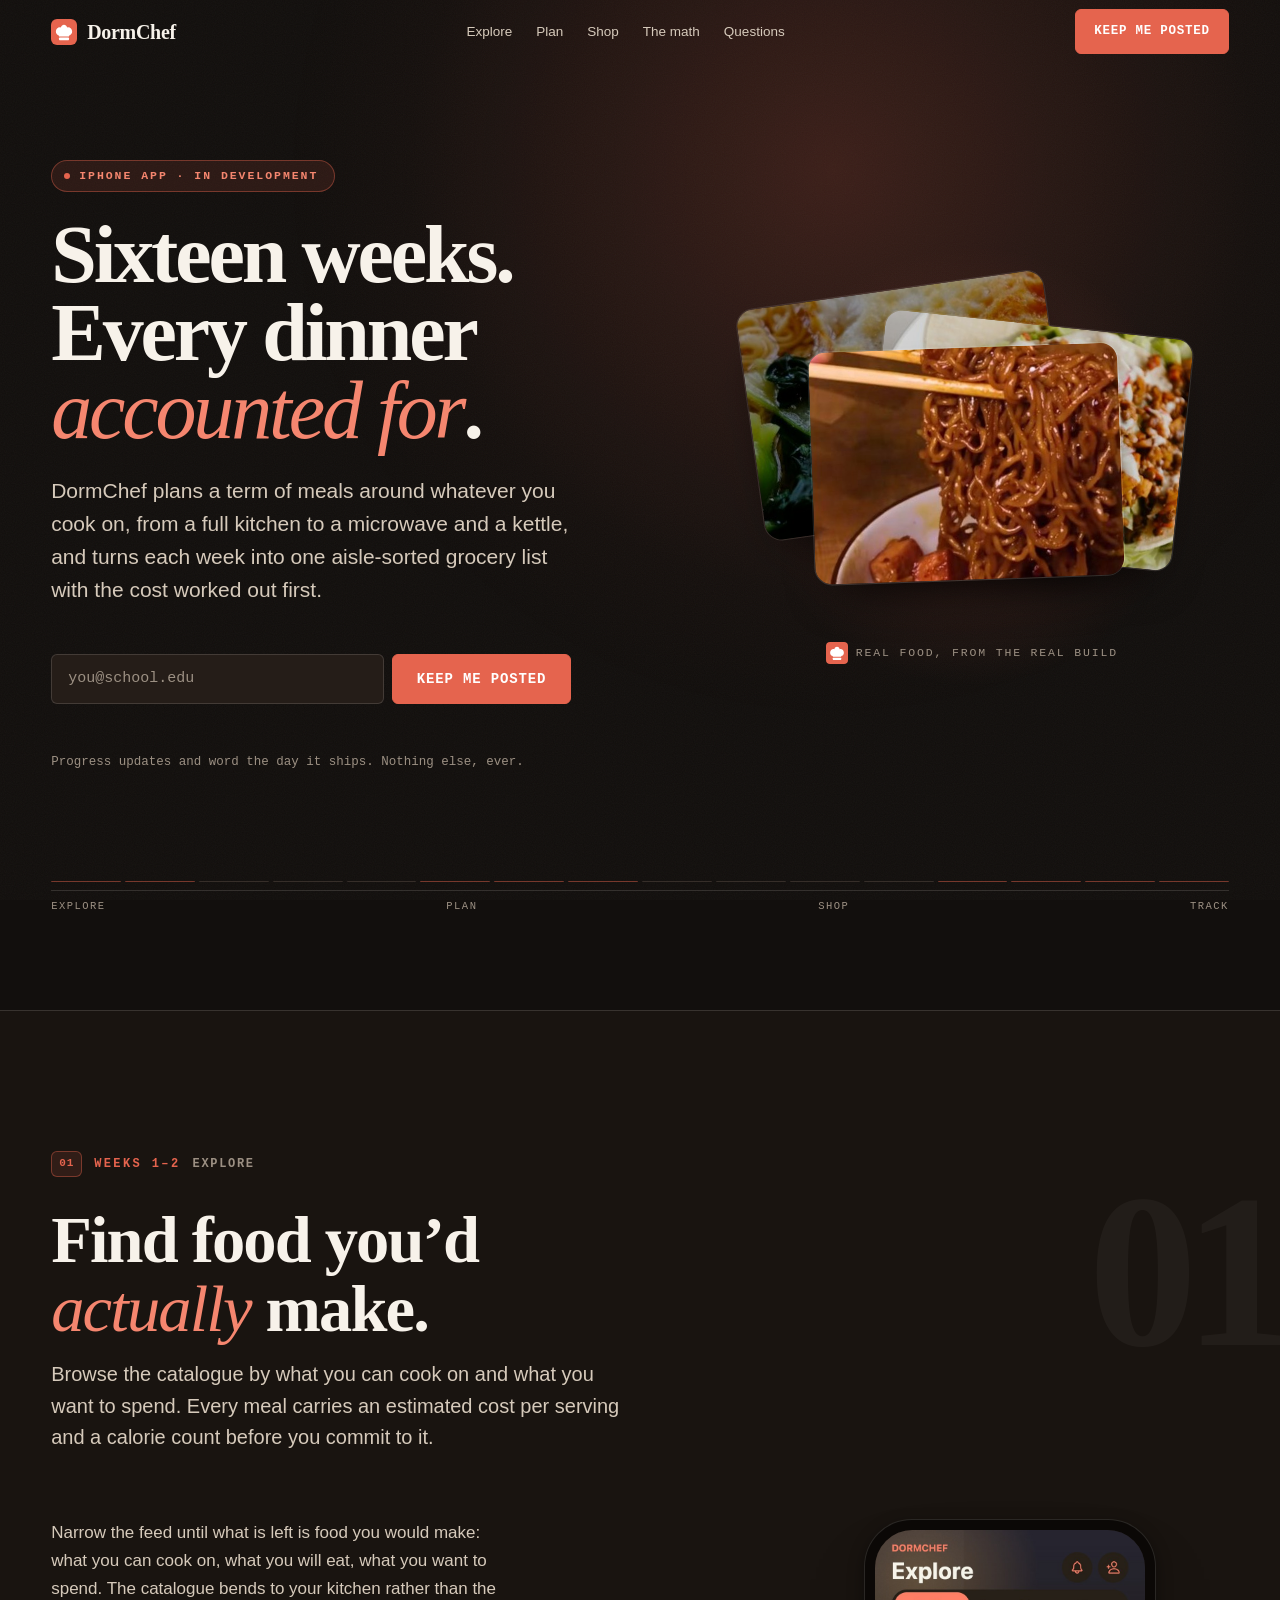
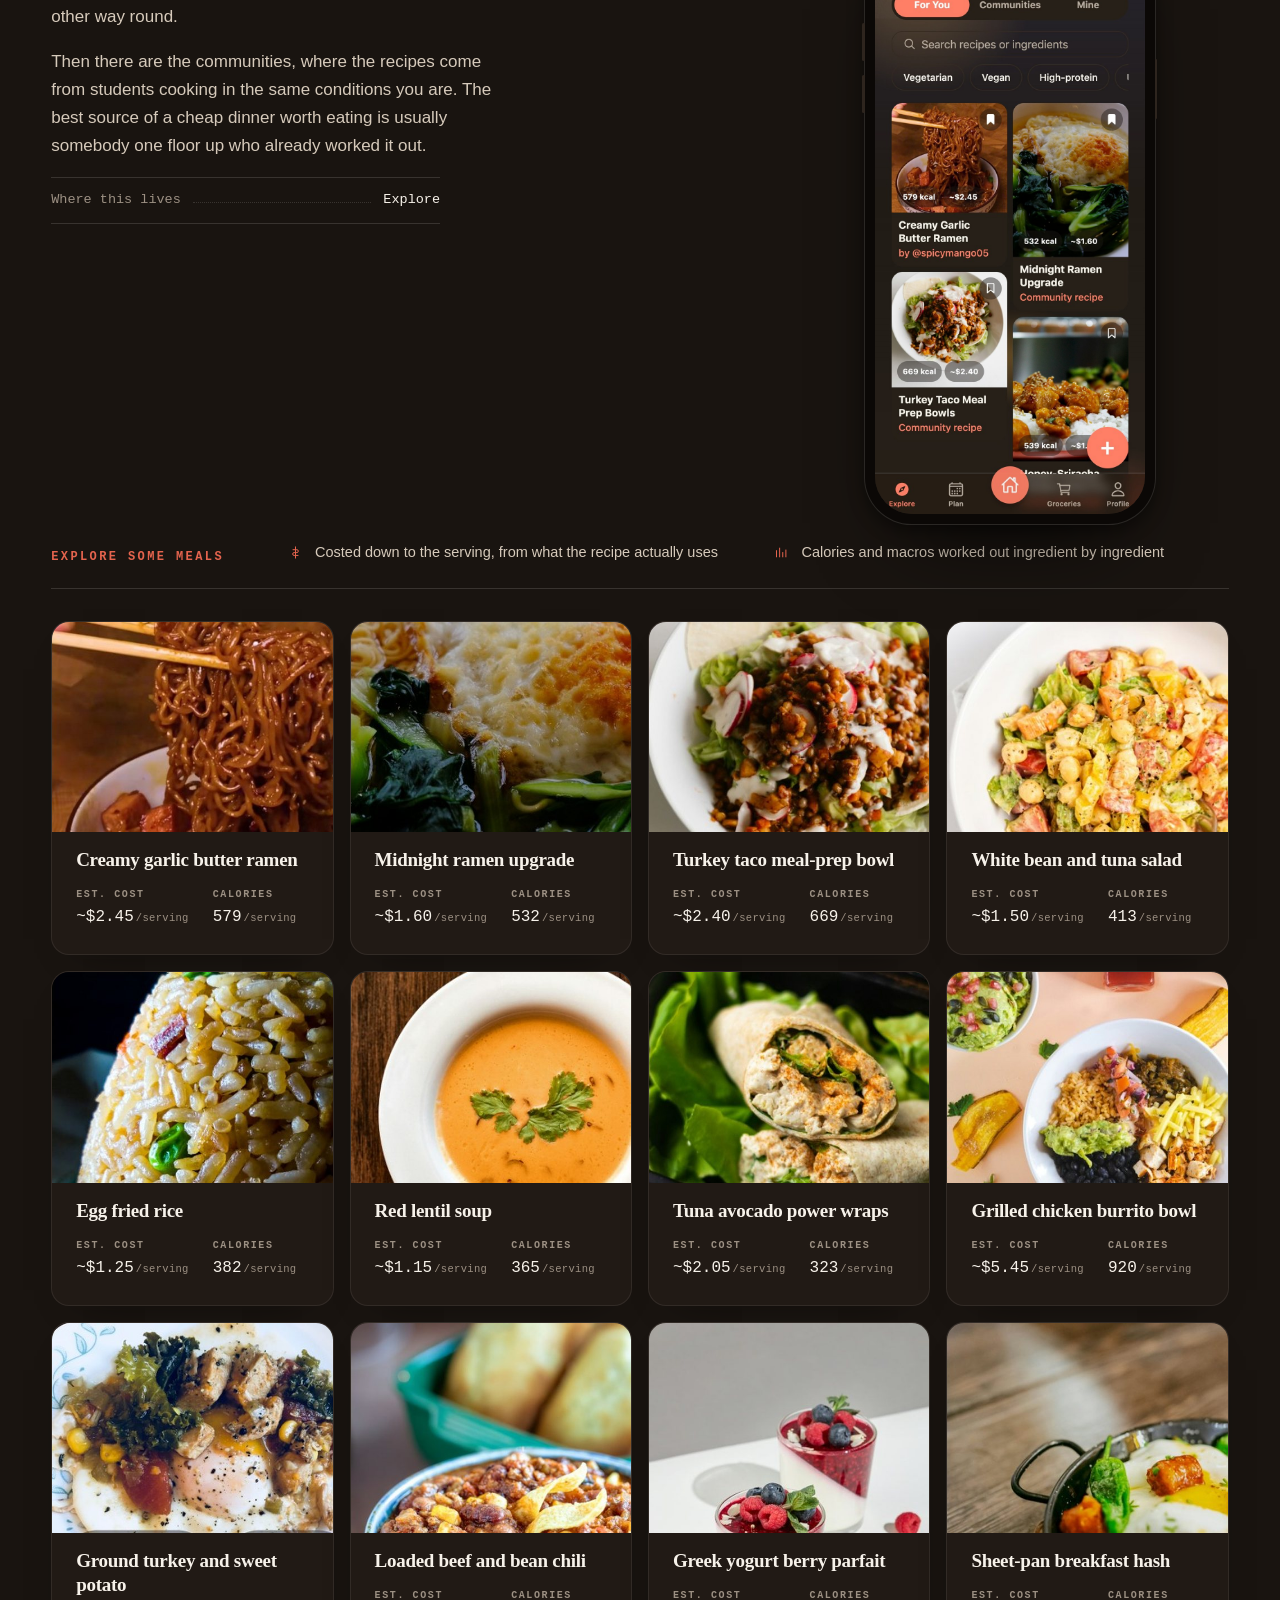
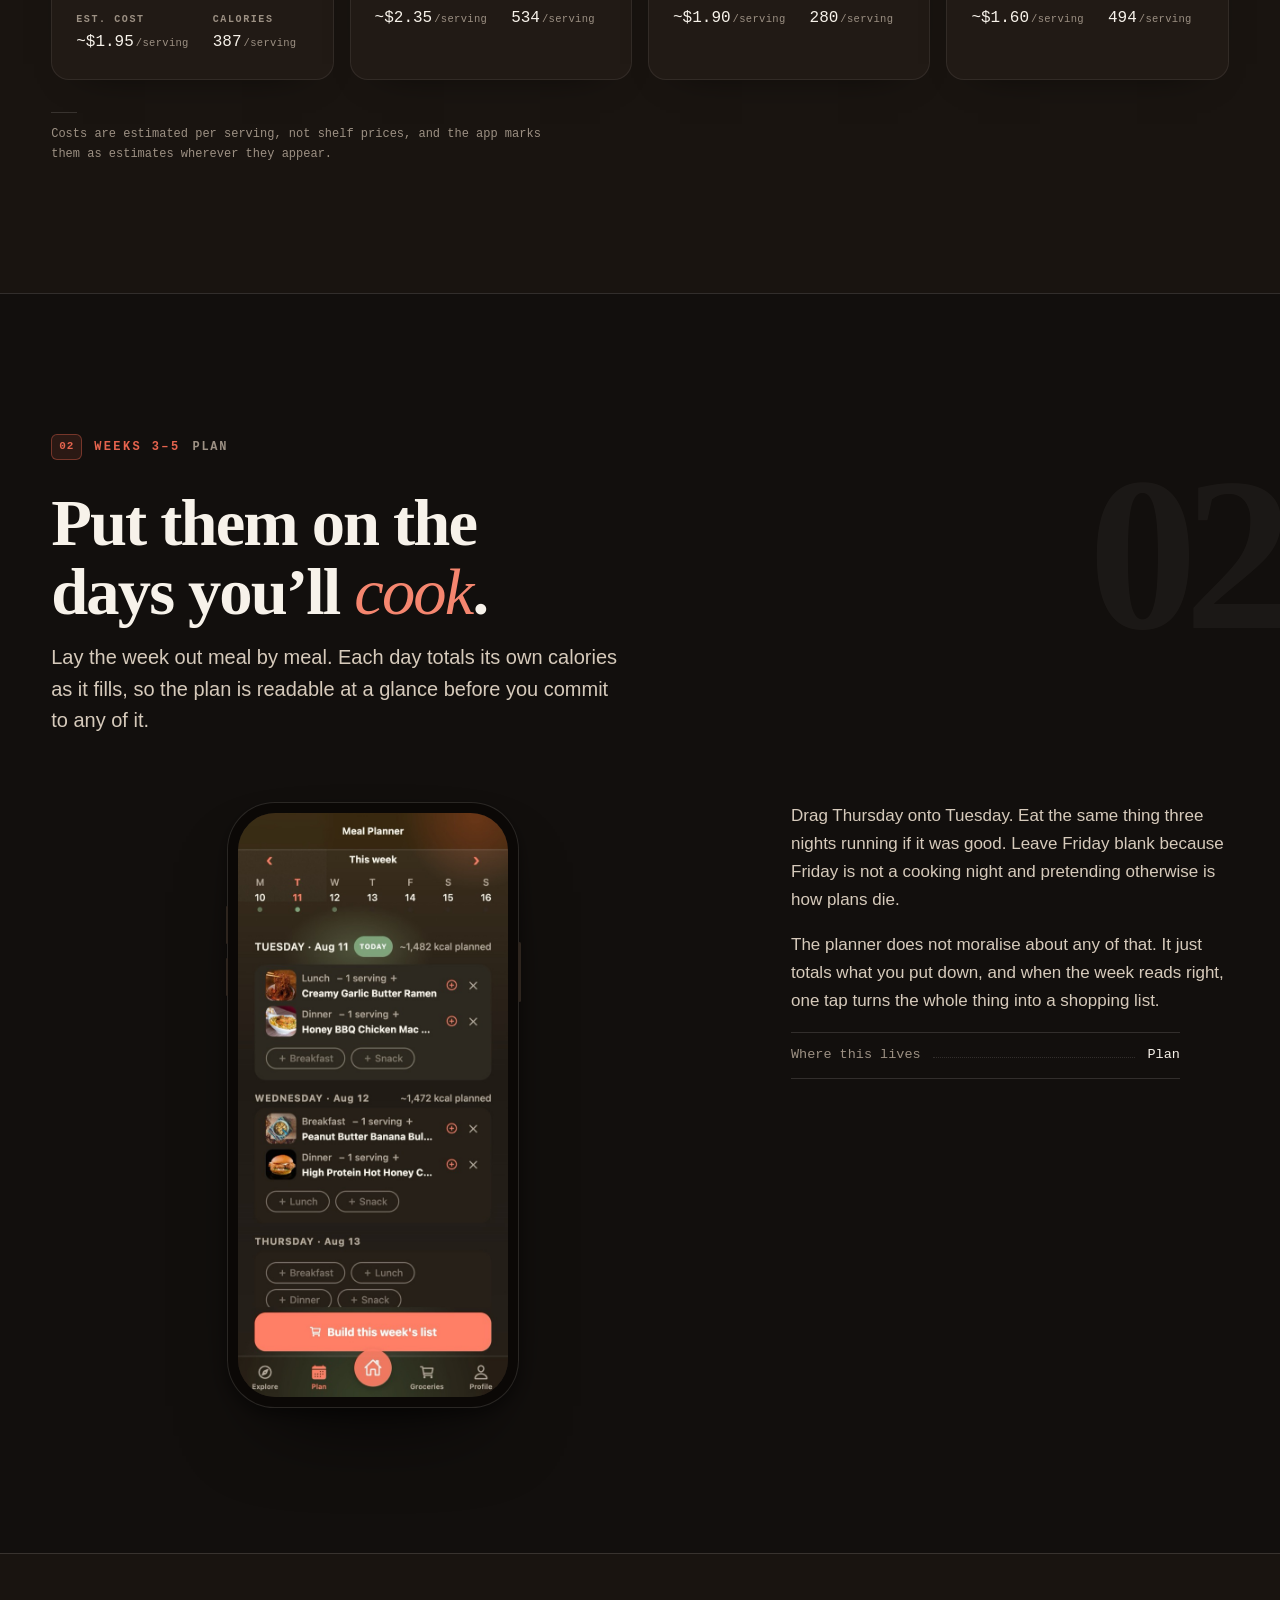
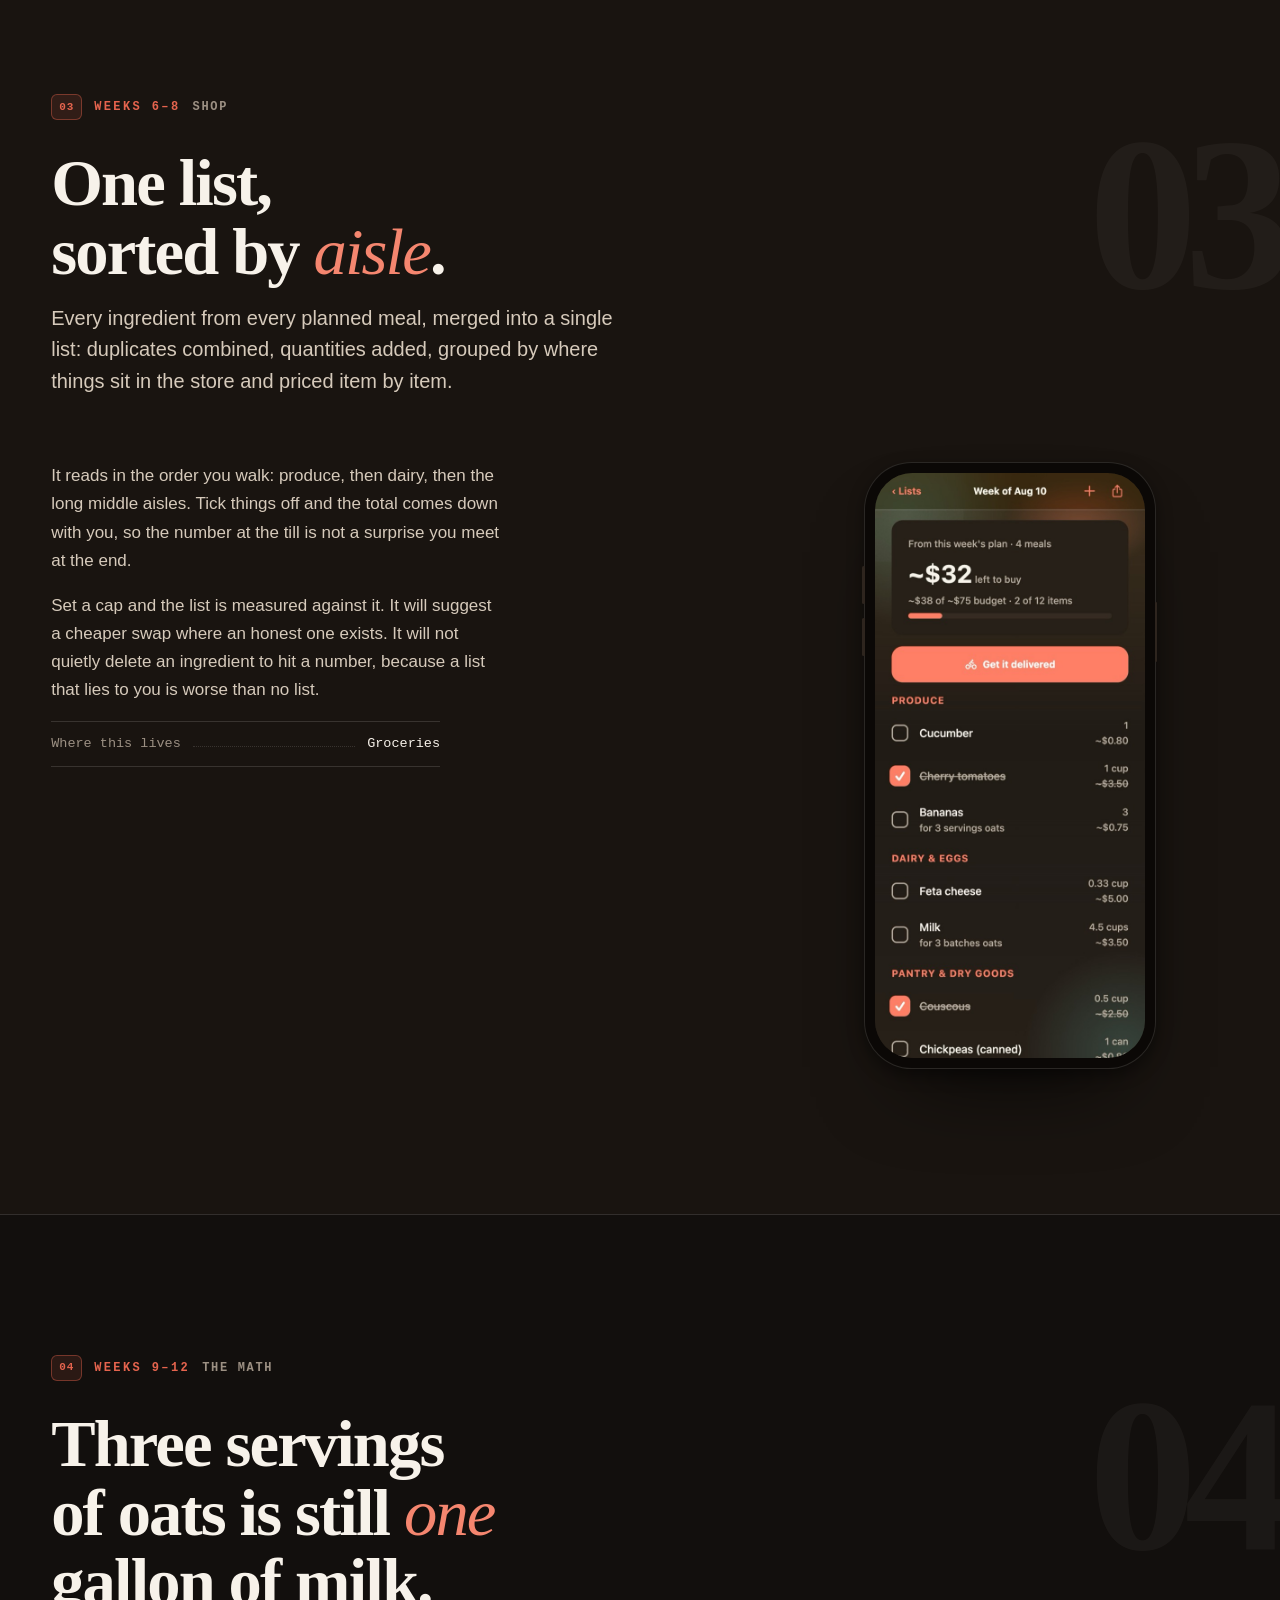
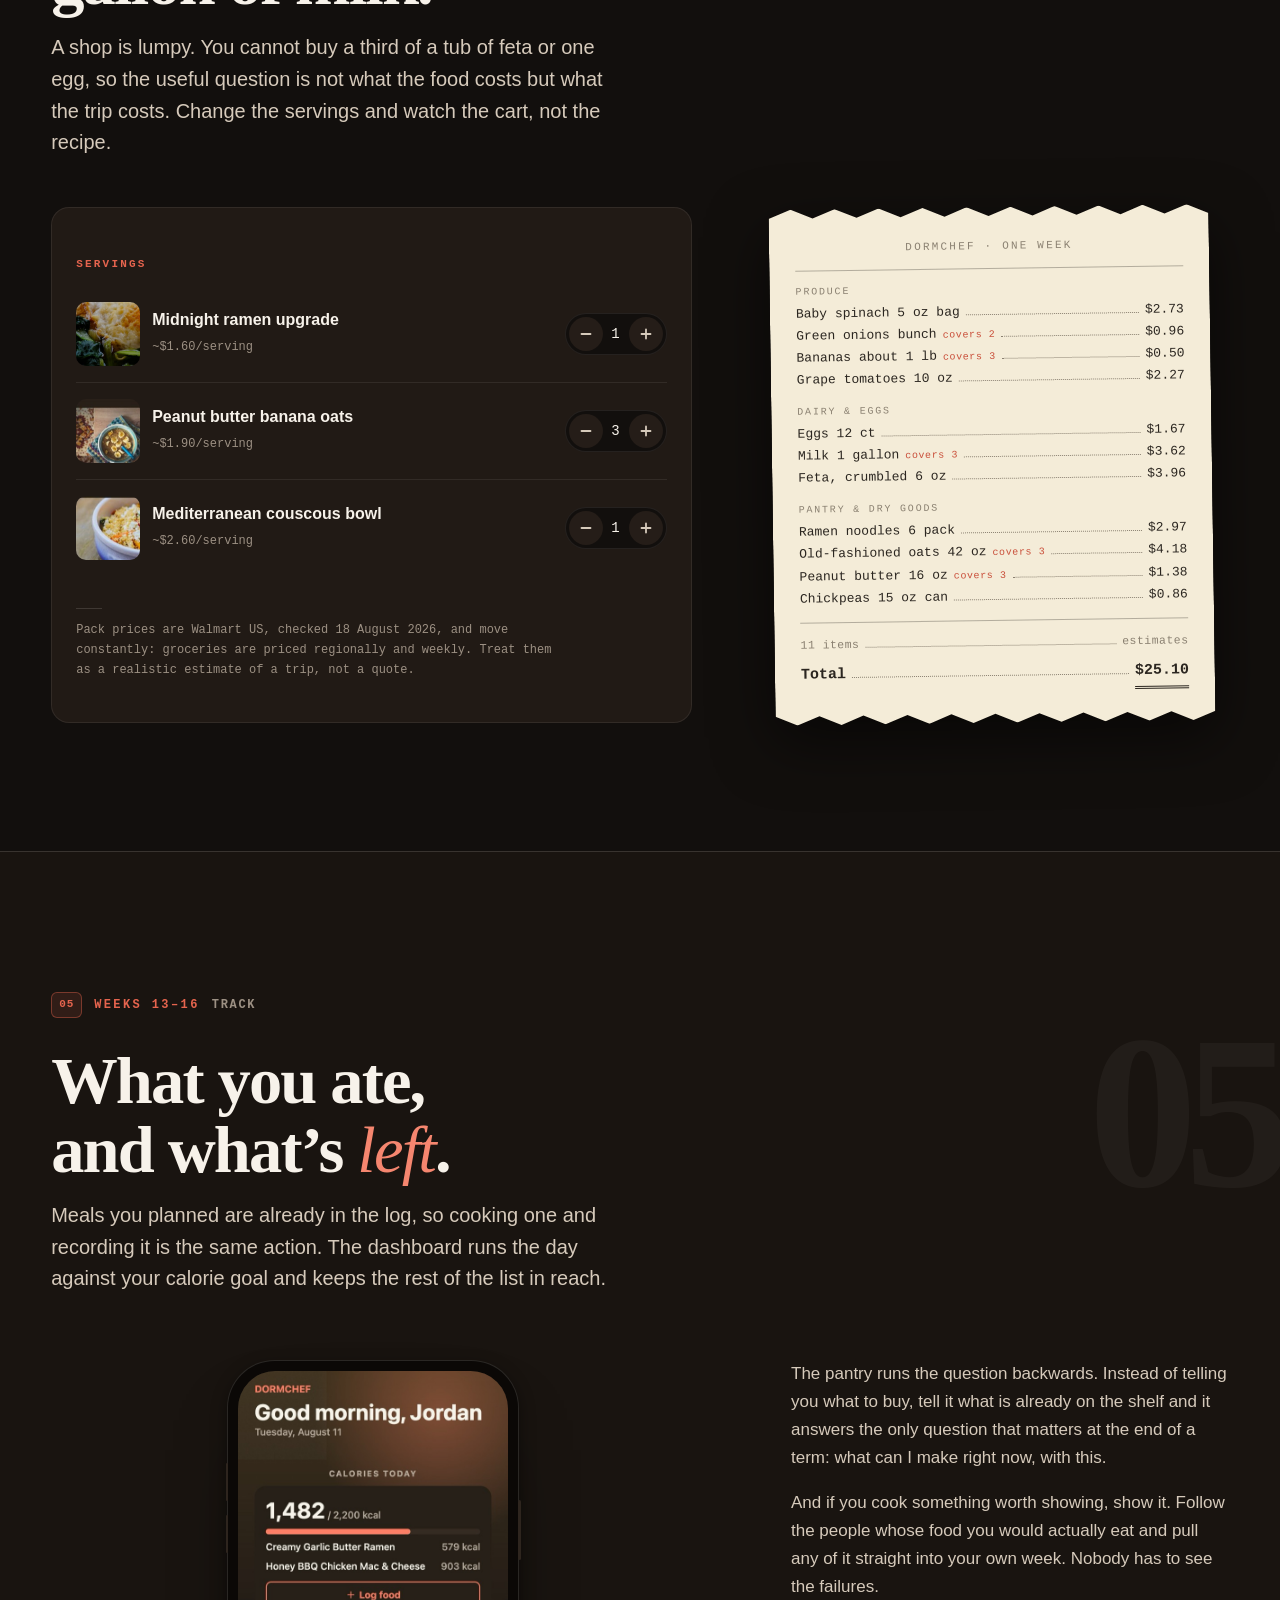
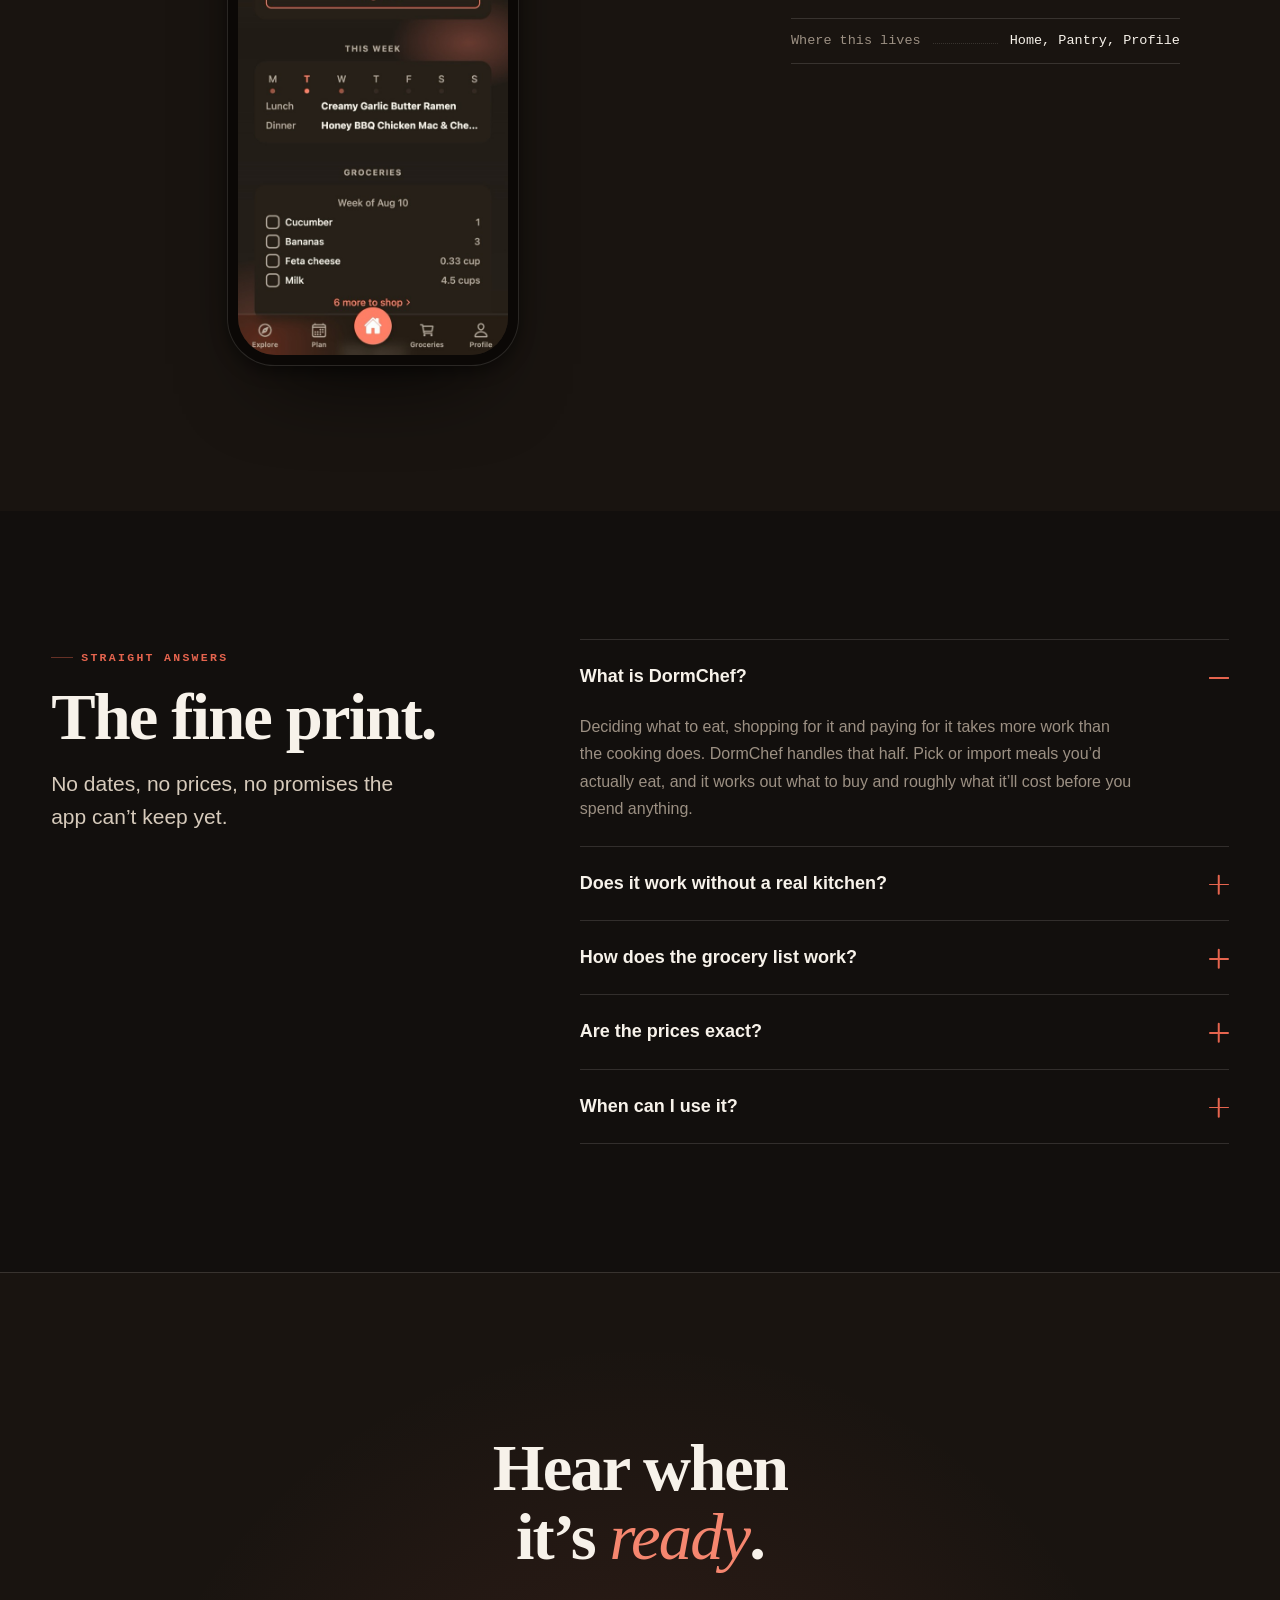
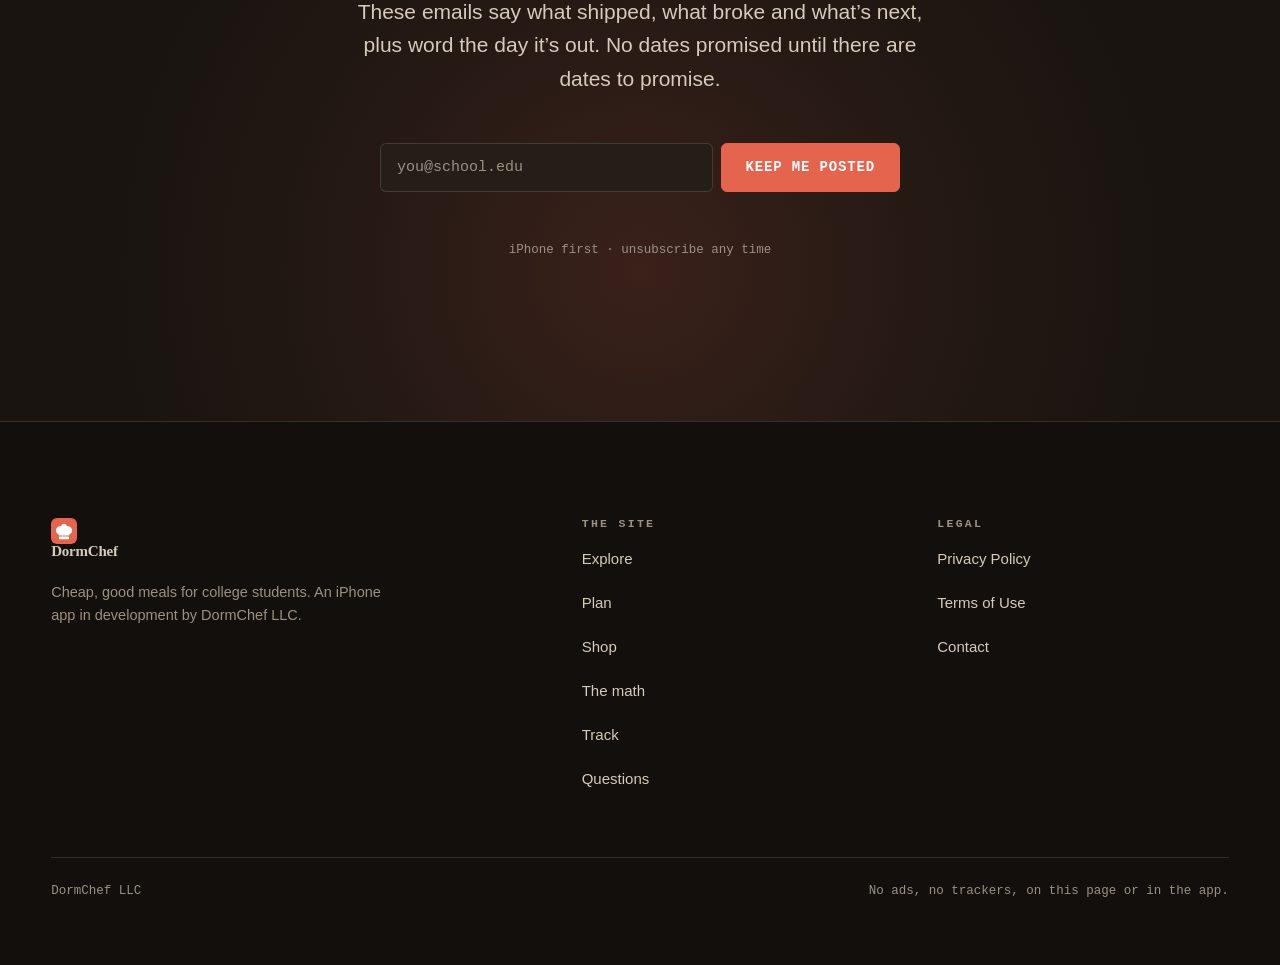
==== commit 9673d725: "Version the stylesheet URLs so a deploy actually reaches people The CDN sends cache-control: max-age" ====
--- a/index.html
+++ b/index.html
@@ -36,7 +36,12 @@
 <script>document.documentElement.className += ' js';</script>
 
 <link rel="icon" href="favicon.png" />
-<link rel="stylesheet" href="landing.css" />
+<!-- Versioned on purpose. The CDN sends cache-control: max-age=14400, so an
+     edge that cached the old stylesheet keeps serving it for four hours after
+     a deploy, and a hard reload does not help because the staleness is at the
+     edge rather than in the browser. Changing the URL is the only reliable
+     way to retire it. Bump this whenever landing.css changes. -->
+<link rel="stylesheet" href="landing.css?v=3" />
 
 <!-- Structured data for search and answer engines. Claims mirror the visible
      page exactly: in development, no dates, no prices, no counts. The FAQ
--- a/landing.css
+++ b/landing.css
@@ -77,7 +77,11 @@
   --t-mid:    260ms;
   --t-slow:   520ms;
 
-  --shell:    1160px;
+  /* At 1160 the page used 60% of a 1920 screen with 380px dead down each
+     side: fine on the ~1400 laptop it was designed on, a narrow strip on a
+     monitor. This is a plain max-width on purpose. A vw-based value binds on
+     phones too, where it fought the wrap's own padding. */
+  --shell:    1760px;
   --nav-h:    64px;
 }
 
@@ -145,9 +149,10 @@
   width: 100%;
   max-width: var(--shell);
   margin: 0 auto;
-  padding: 0 var(--s-5);
-}
-@media (max-width: 700px) { .wrap { padding: 0 var(--s-4); } }
+  /* Grows with the viewport so a big screen gets real margins without the
+     content column being pinned narrow, and a phone still gets exactly 16px. */
+  padding: 0 clamp(16px, 4vw, 64px);
+}
 
 section { position: relative; z-index: 1; }
 
@@ -157,13 +162,13 @@
 em { font-style: italic; font-weight: 400; color: var(--accent-bright); }
 
 .display {
-  font-size: clamp(44px, 8.2vw, 104px);
+  font-size: clamp(44px, 8.2vw, 118px);
   line-height: 0.95;
   letter-spacing: -0.038em;
   text-wrap: balance;
 }
 .h2 {
-  font-size: clamp(32px, 5.2vw, 60px);
+  font-size: clamp(32px, 5.2vw, 72px);
   line-height: 1.04;
   letter-spacing: -0.028em;
   text-wrap: balance;
@@ -192,7 +197,7 @@
 }
 
 .lede {
-  font-size: clamp(17.5px, 1.7vw, 20px);
+  font-size: clamp(17.5px, 1.7vw, 21px);
   line-height: 1.58;
   color: var(--ink-2);
   margin: 0;
@@ -356,7 +361,7 @@
 .hero .display {
   margin: 0 0 var(--s-5);
   max-width: 15ch;
-  font-size: clamp(40px, 6.4vw, 84px);
+  font-size: clamp(40px, 6.4vw, 104px);
 }
 .hero .lede { margin: 0 0 var(--s-7); max-width: 46ch; }
 
@@ -577,7 +582,7 @@
 /* ---- the term rail ---- */
 .rail {
   position: fixed;
-  left: max(14px, calc((100vw - var(--shell)) / 2 - 62px));
+  left: max(14px, calc((100vw - min(100vw, var(--shell))) / 2 + 10px));
   top: 50%;
   transform: translateY(-50%);
   z-index: 30;
@@ -640,12 +645,13 @@
 
 /* ---- a phase of the term ---- */
 .phase { position: relative; padding: var(--s-10) 0; border-top: 1px solid var(--rule); }
+.phase > .wrap { position: relative; }
 /* Alternation is declared per phase in the markup, not inferred from sibling
    position: nth-of-type counts every <section> including the hero, which
    silently flipped the wrong phases. */
 .phase--tint { background: var(--bg-1); }
 
-.phase-head { display: grid; gap: var(--s-4); margin-bottom: var(--s-8); max-width: 62ch; }
+.phase-head { display: grid; gap: var(--s-4); margin-bottom: var(--s-7); max-width: 62ch; }
 .phase-weeks {
   display: inline-flex;
   align-items: center;
@@ -673,7 +679,7 @@
 .phase-ghost {
   position: absolute;
   top: var(--s-7);
-  right: max(var(--s-5), calc((100vw - var(--shell)) / 2));
+  right: 0;
   font: 700 clamp(110px, 17vw, 240px)/0.78 var(--serif);
   letter-spacing: -0.06em;
   color: var(--ink);
@@ -707,16 +713,23 @@
 .phase-does i { flex: 1; height: 1px; border-bottom: 1px dotted var(--rule); }
 .phase-does b { color: var(--ink); font-weight: 400; text-align: right; }
 
-.phase-body { display: grid; gap: var(--s-7); align-items: center; }
+.phase-body { display: grid; gap: var(--s-7); align-items: start; }
 @media (min-width: 940px) {
-  .phase-body { grid-template-columns: minmax(0, 1fr) minmax(0, 0.85fr); gap: var(--s-9); }
+  /* Capped, not full-shell. A copy column is capped at 48ch and a phone is
+     292px, so letting this row span 1600px just opens a void between them.
+     Full-width things (the meal grid, the merge) still use the whole shell. */
+  .phase-body {
+    grid-template-columns: minmax(0, 1fr) minmax(300px, 0.68fr);
+    gap: var(--s-9);
+    max-width: 1180px;
+  }
   .phase-body--wide { grid-template-columns: minmax(0, 1fr); }
   /* --flip means this phase leads with the screen instead of the copy. */
   .phase-body--flip .phase-copy { order: 2; }
   .phase-body--flip .phase-visual { order: 1; }
 }
 .phase-visual { display: flex; justify-content: center; }
-.phase-visual .phone { --phone-w: 292px; }
+.phase-visual .phone { --phone-w: clamp(292px, 21vw, 400px); }
 .phase-copy p { color: var(--ink-2); max-width: 48ch; }
 .phase-copy p + p { margin-top: var(--s-4); }
 
@@ -759,7 +772,7 @@
 
 .meal-grid {
   display: grid;
-  grid-template-columns: repeat(auto-fill, minmax(224px, 1fr));
+  grid-template-columns: repeat(auto-fill, minmax(262px, 1fr));
   gap: var(--s-4);
   margin: 0;
   padding: 0;
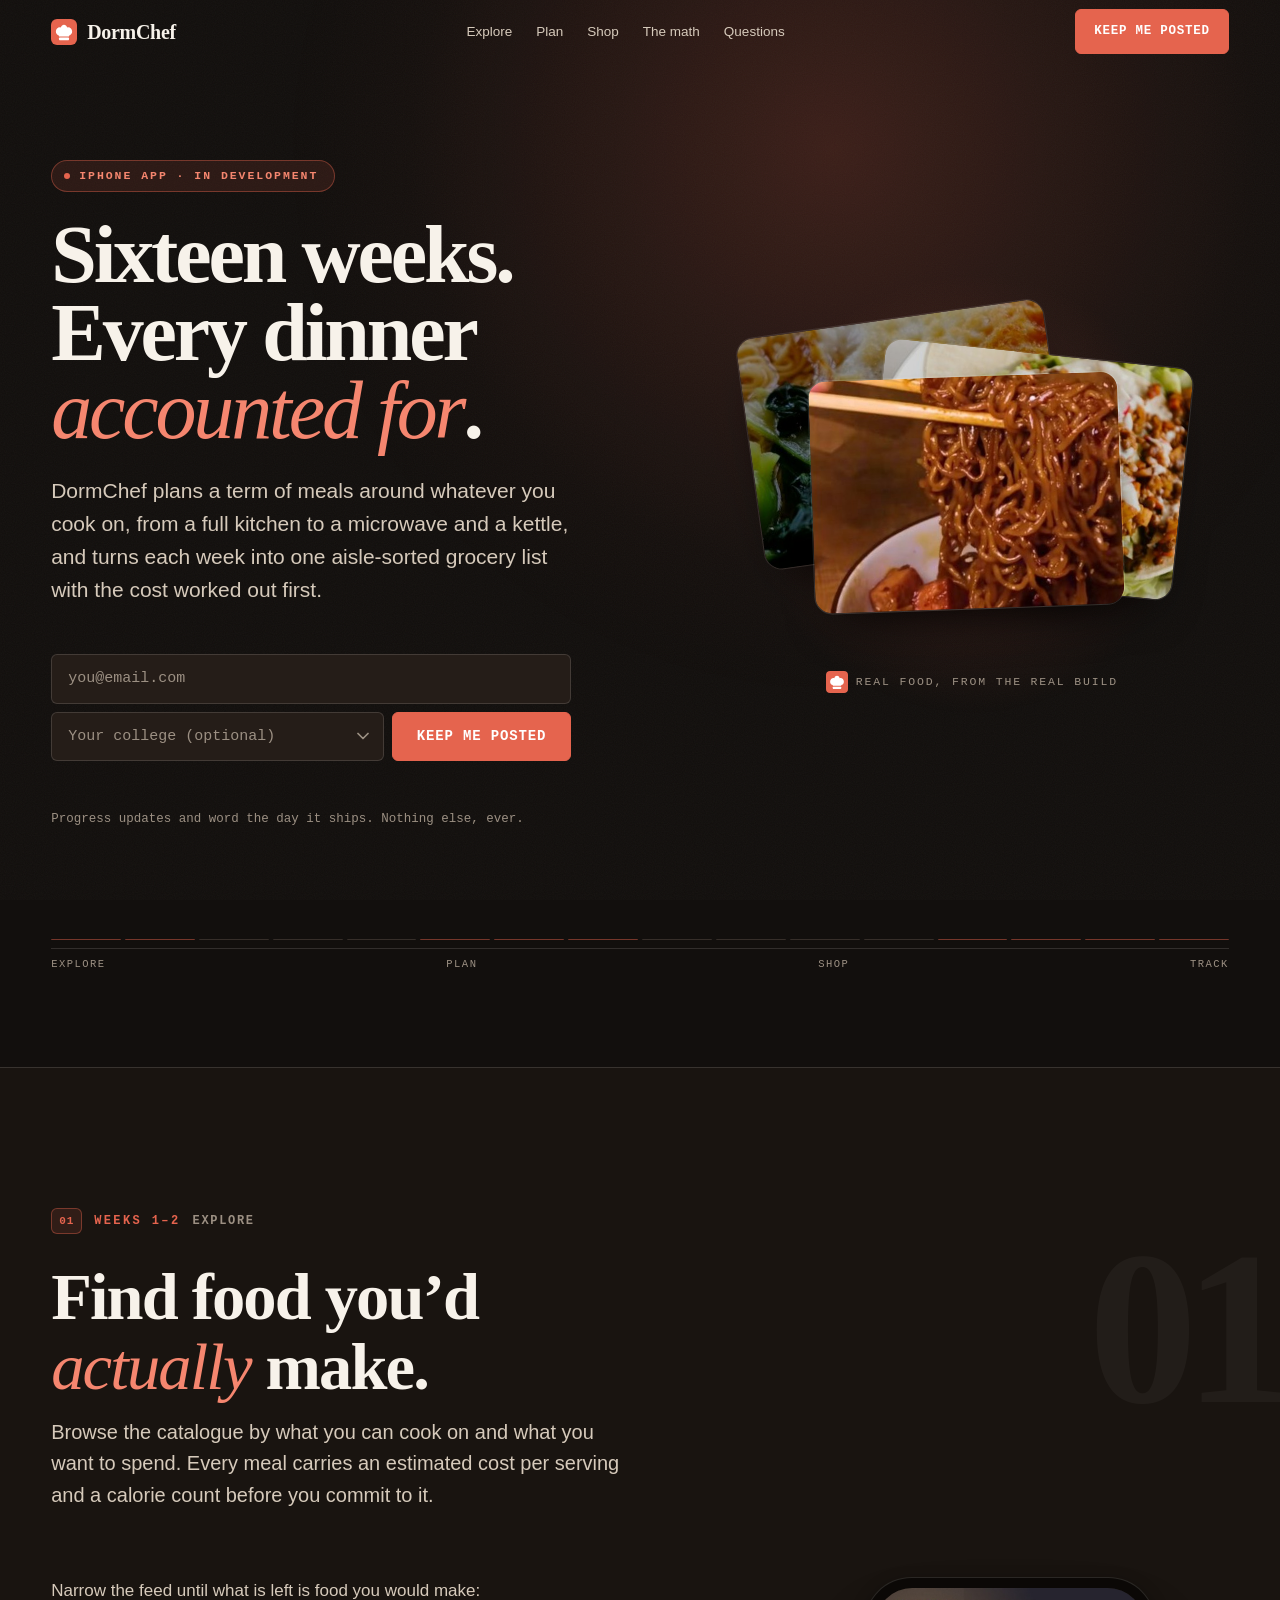
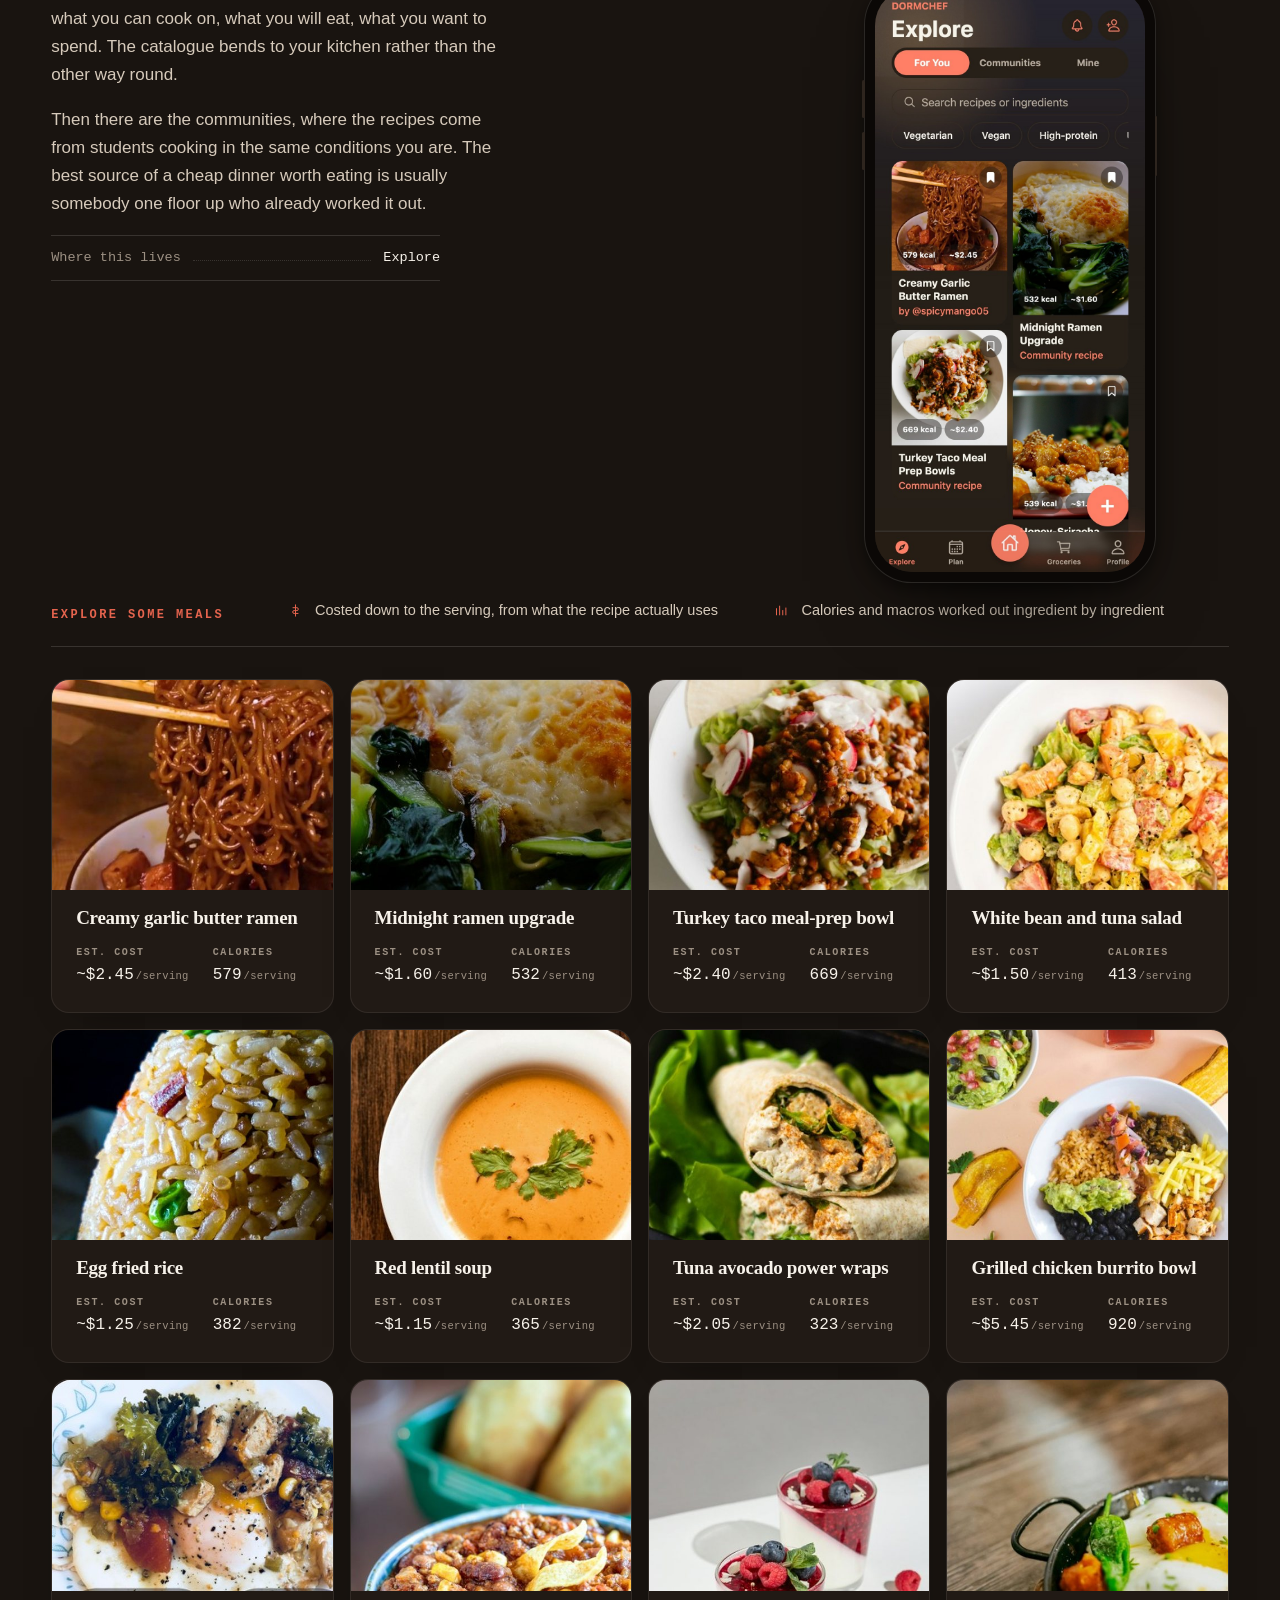
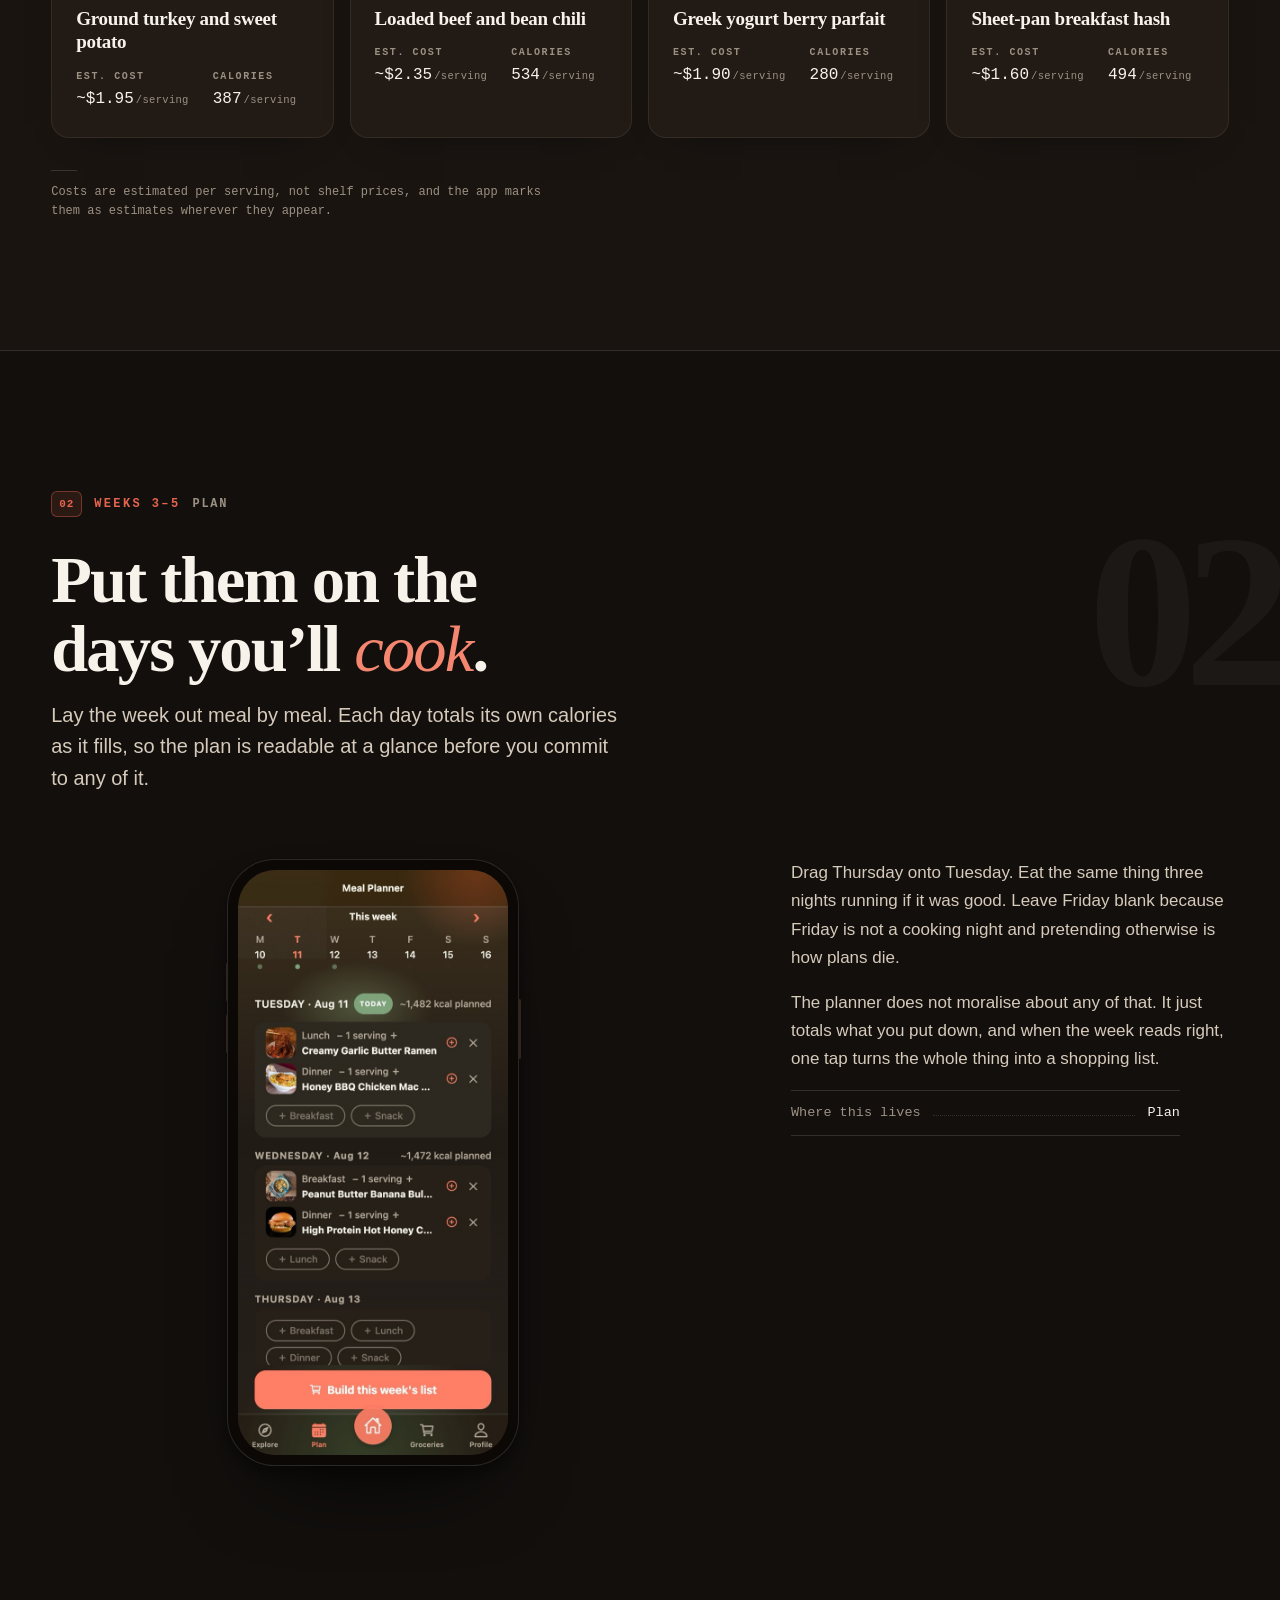
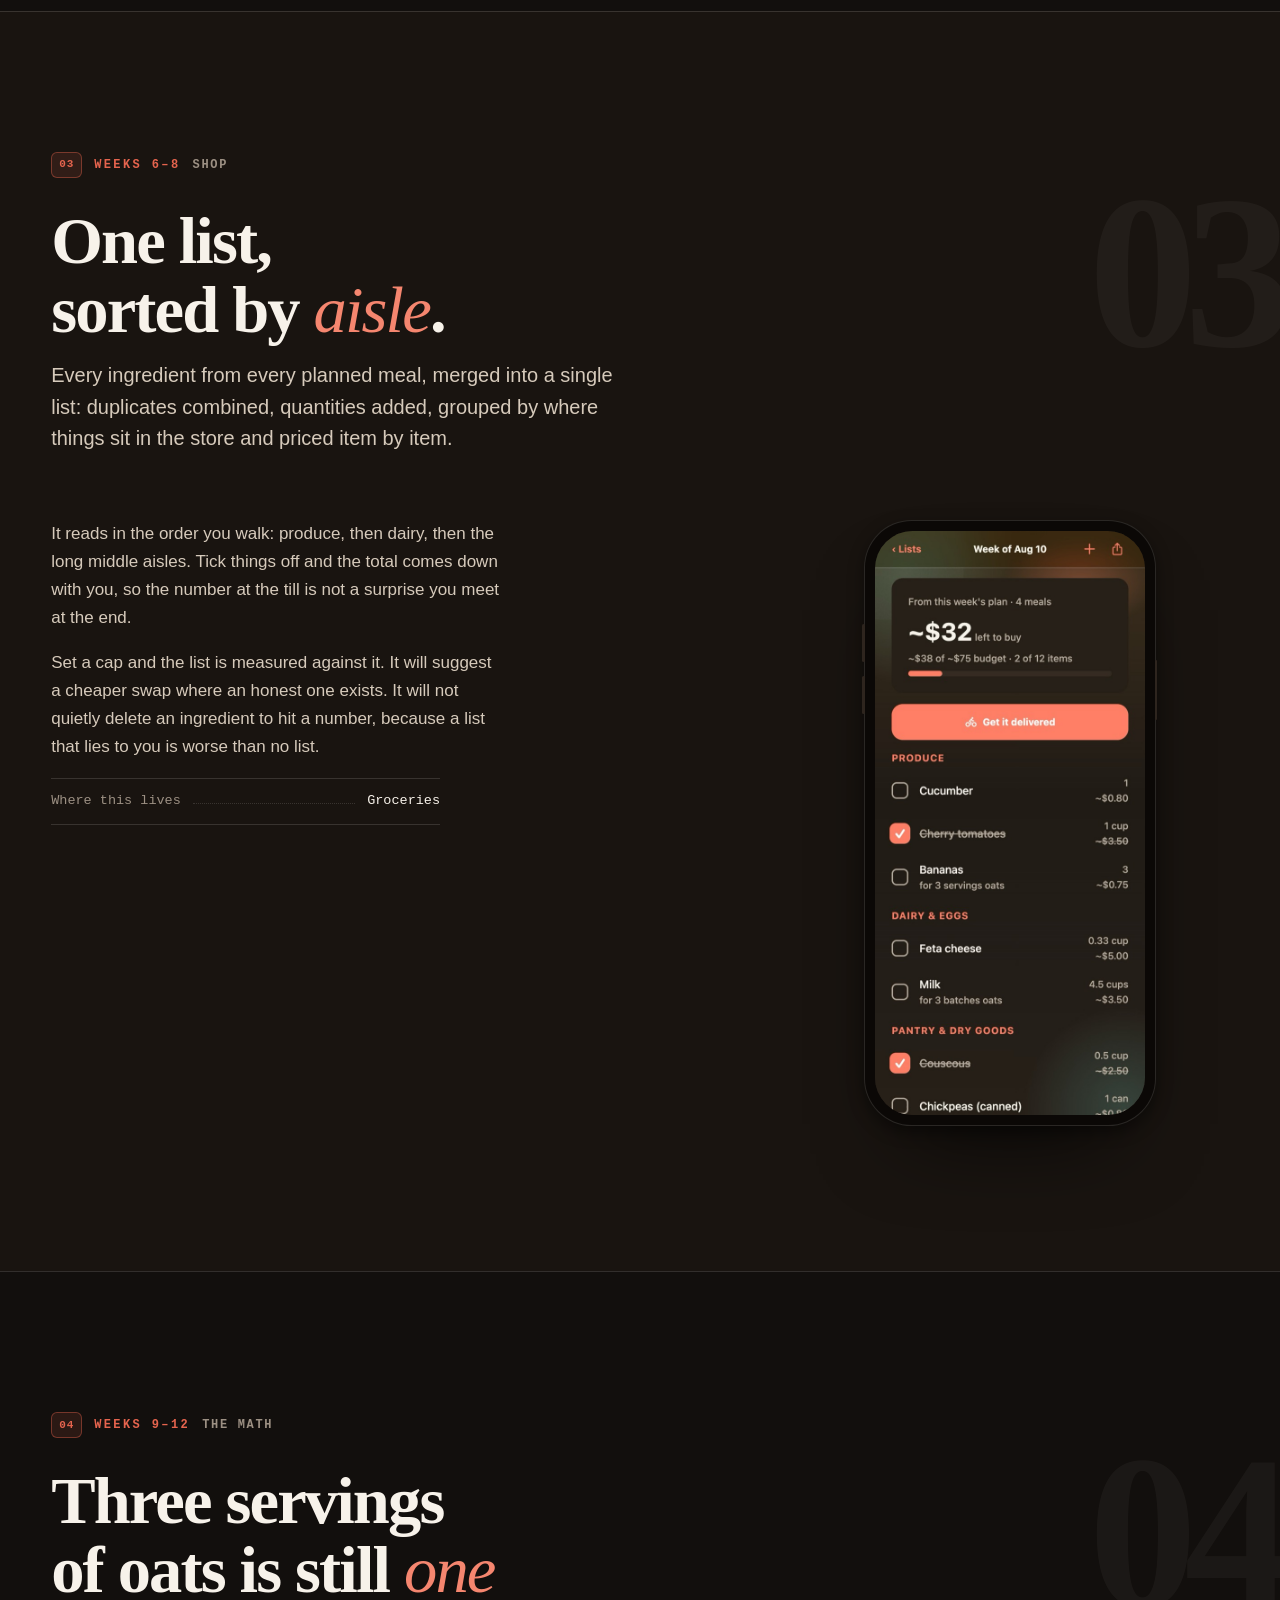
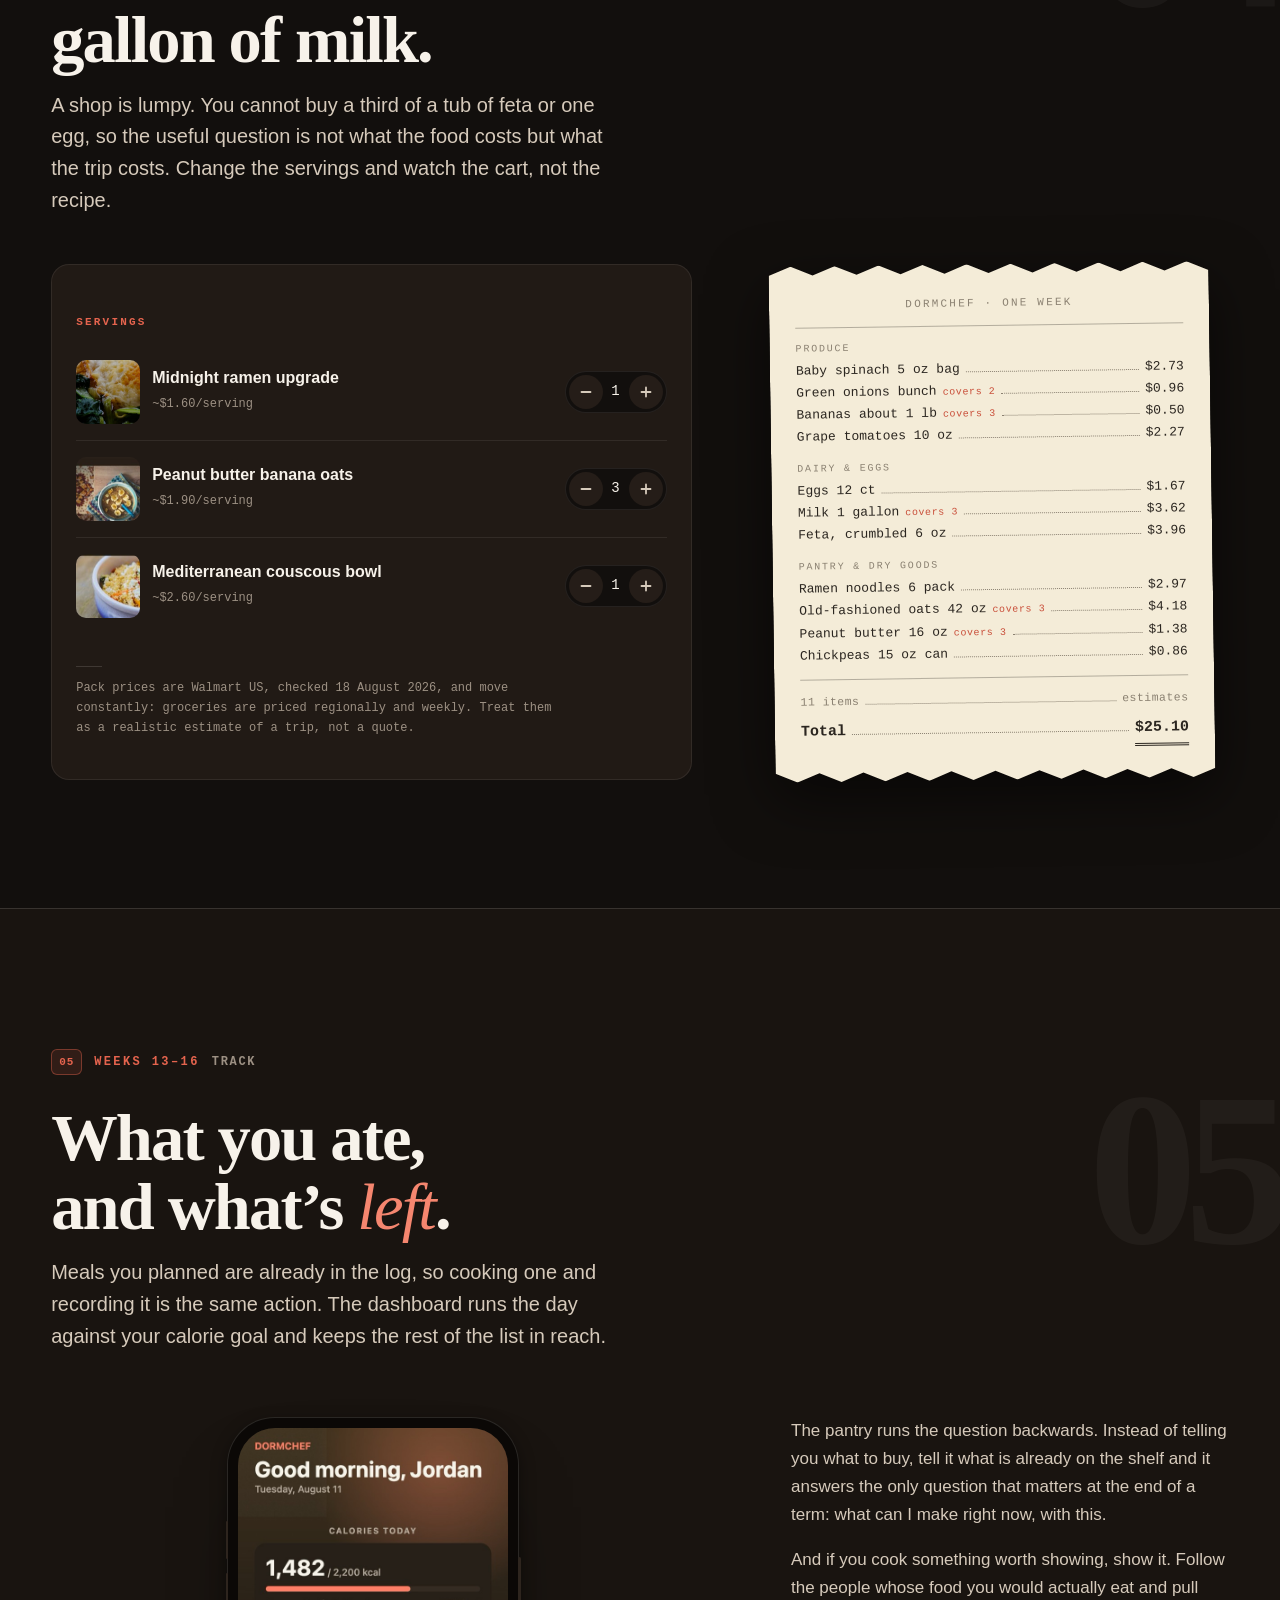
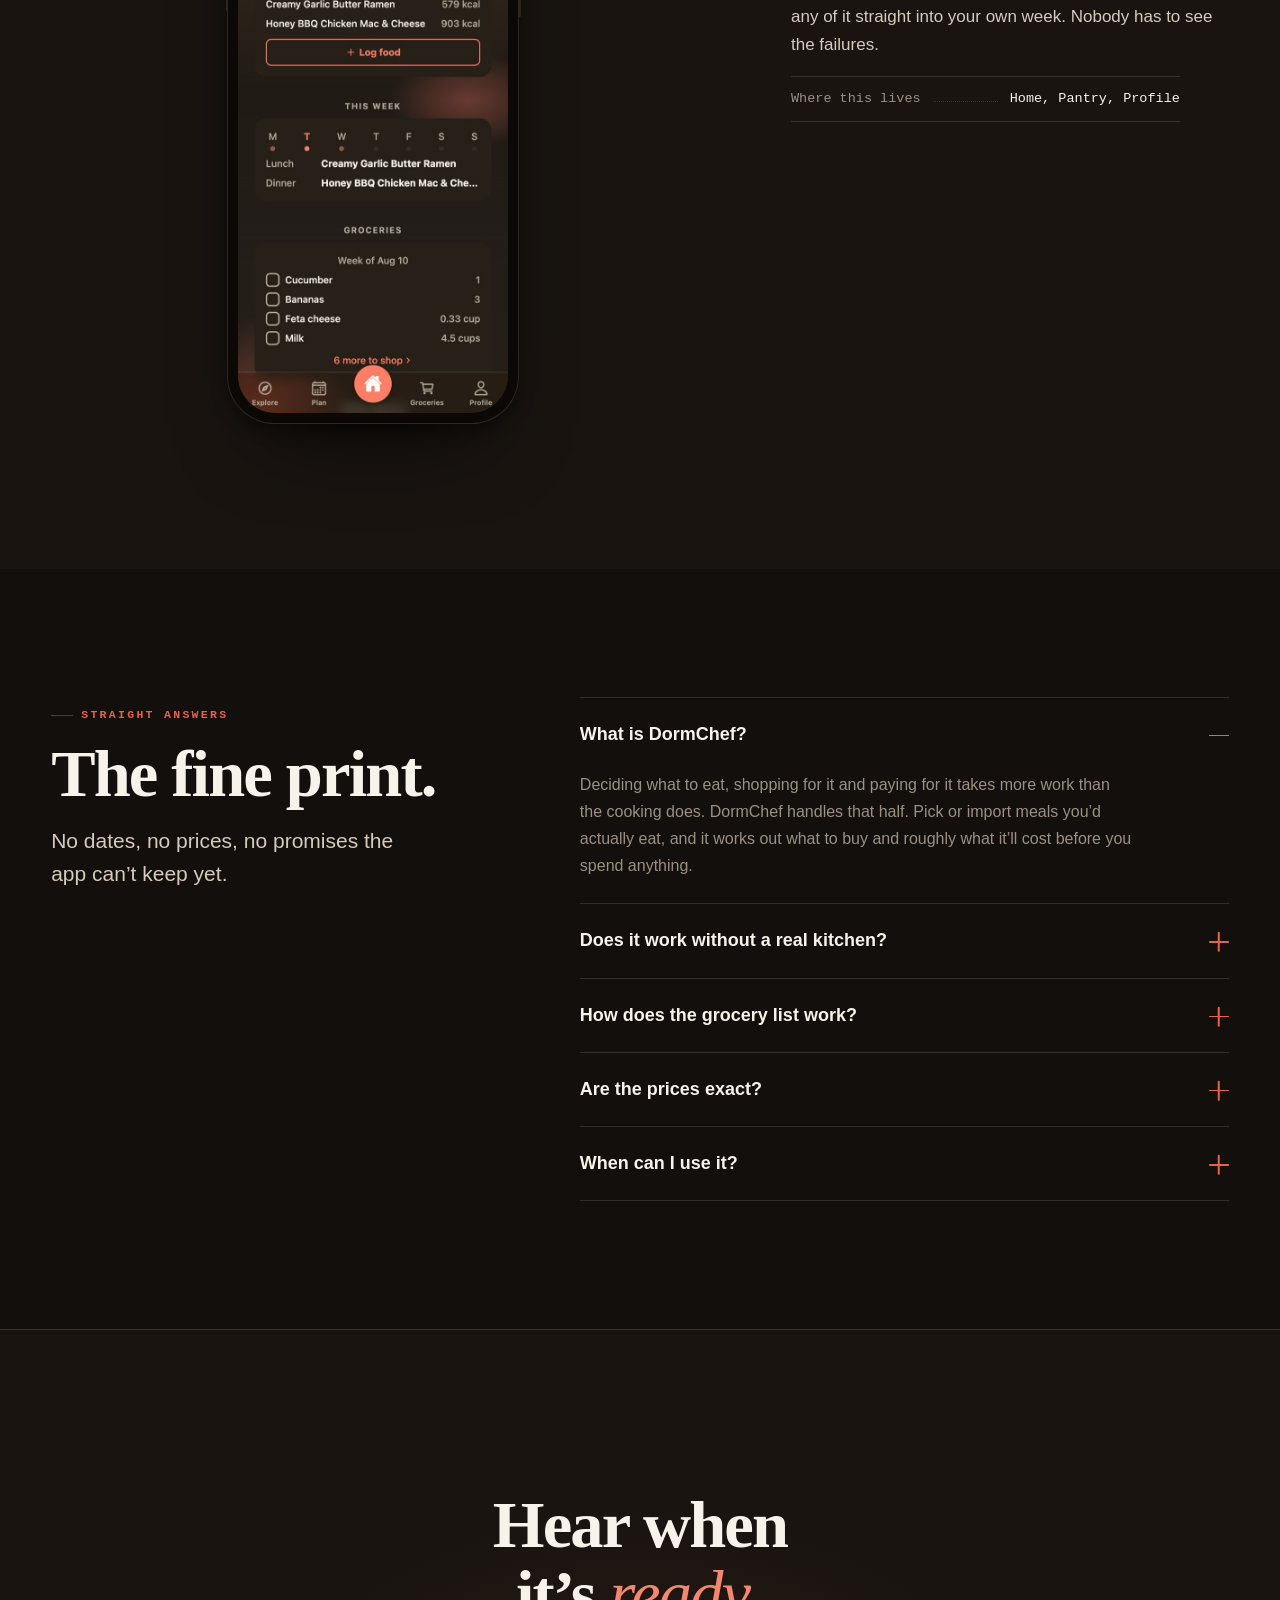
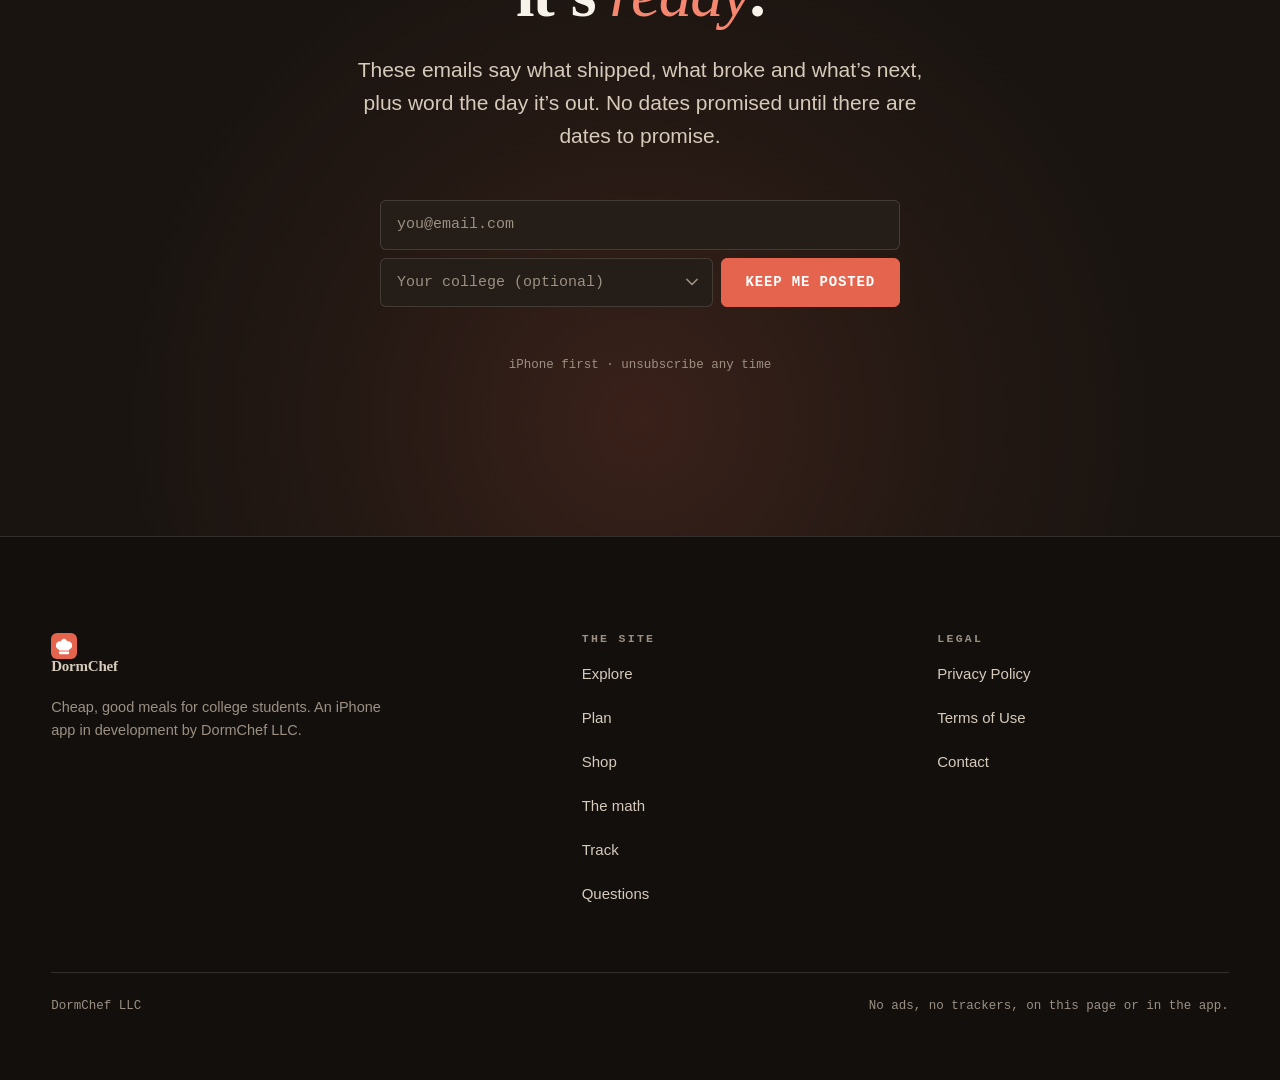
==== commit 1daa394b: "Ask for a personal address, and for the school by name The email placeholder read `you@school.edu`, " ====
--- a/index.html
+++ b/index.html
@@ -41,7 +41,7 @@
      a deploy, and a hard reload does not help because the staleness is at the
      edge rather than in the browser. Changing the URL is the only reliable
      way to retire it. Bump this whenever landing.css changes. -->
-<link rel="stylesheet" href="landing.css?v=3" />
+<link rel="stylesheet" href="landing.css?v=4" />
 
 <!-- Structured data for search and answer engines. Claims mirror the visible
      page exactly: in development, no dates, no prices, no counts. The FAQ
@@ -158,7 +158,16 @@
             <label class="hp" for="hero-company">Company (leave this empty)</label>
             <input class="hp" type="text" id="hero-company" name="company" tabindex="-1" autocomplete="off" />
             <label class="sr" for="hero-email">Email address</label>
-            <input type="email" id="hero-email" name="email" placeholder="you@school.edu" required autocomplete="email" />
+            <input type="email" id="hero-email" name="email" placeholder="you@email.com" required autocomplete="email" />
+          </div>
+          <!-- The school dropdown is filled in by script 1 from a single shared
+               list, so the two forms on this page can never drift apart. It is
+               deliberately OPTIONAL and deliberately AFTER the address: the
+               signup count is the metric, and an email we captured beats a
+               college we didn't. -->
+          <div class="signup-row">
+            <label class="sr" for="hero-college">Your college (optional)</label>
+            <select class="signup-school is-empty" id="hero-college" name="college" autocomplete="off"></select>
             <button class="btn" type="submit">Keep me posted</button>
           </div>
           <p class="signup-msg" role="status" aria-live="polite"></p>
@@ -619,7 +628,11 @@
           <label class="hp" for="closing-company">Company (leave this empty)</label>
           <input class="hp" type="text" id="closing-company" name="company" tabindex="-1" autocomplete="off" />
           <label class="sr" for="closing-email">Email address</label>
-          <input type="email" id="closing-email" name="email" placeholder="you@school.edu" required autocomplete="email" />
+          <input type="email" id="closing-email" name="email" placeholder="you@email.com" required autocomplete="email" />
+        </div>
+        <div class="signup-row">
+          <label class="sr" for="closing-college">Your college (optional)</label>
+          <select class="signup-school is-empty" id="closing-college" name="college" autocomplete="off"></select>
           <button class="btn" type="submit">Keep me posted</button>
         </div>
         <p class="signup-msg" role="status" aria-live="polite"></p>
@@ -721,6 +734,248 @@
     if (s && /^[a-z0-9-]{1,40}$/.test(s)) source = s;
   } catch (err) { /* very old browser: keep 'landing' */ }
 
+  /* The school list. Florida leads because that is the launch market; the
+     rest is grouped by state so a 199-entry dropdown stays scannable instead
+     of becoming one endless scroll. Built here rather than written into the
+     markup twice, so the hero form and the closing form cannot drift apart —
+     and the form already needs JavaScript to submit at all, so this costs no
+     one a working page. A school that is missing shows up in the data as
+     'Other (not listed)', which is the cue to add rows here. */
+  var COLLEGES = [
+    ['Florida', [
+      'University of Florida', 'Florida State University', 'University of Central Florida',
+      'University of South Florida', 'Florida International University',
+      'Florida Atlantic University', 'Florida A&M University', 'University of North Florida',
+      'University of West Florida', 'Florida Gulf Coast University',
+      'Florida Polytechnic University', 'New College of Florida', 'University of Miami',
+      'Nova Southeastern University', 'Stetson University', 'Rollins College',
+      'Embry-Riddle Aeronautical University', 'Florida Institute of Technology',
+      'Jacksonville University', 'Barry University', 'Lynn University',
+      'Palm Beach Atlantic University', 'Flagler College', 'Eckerd College',
+      'Saint Leo University', 'Bethune-Cookman University', 'Miami Dade College',
+      'Valencia College', 'Broward College', 'Hillsborough Community College',
+      'Santa Fe College', 'St. Petersburg College', 'Seminole State College of Florida',
+      'Tallahassee State College'
+    ]],
+    ['Alabama', [
+      'University of Alabama', 'Auburn University', 'University of Alabama at Birmingham'
+    ]],
+    ['Alaska', [
+      'University of Alaska Anchorage'
+    ]],
+    ['Arizona', [
+      'Arizona State University', 'University of Arizona', 'Northern Arizona University'
+    ]],
+    ['Arkansas', [
+      'University of Arkansas'
+    ]],
+    ['California', [
+      'University of California, Los Angeles', 'University of California, Berkeley',
+      'University of California, San Diego', 'University of California, Davis',
+      'University of California, Irvine', 'University of California, Santa Barbara',
+      'University of Southern California', 'Stanford University', 'San Diego State University',
+      'San Jose State University', 'California State University, Long Beach',
+      'California Polytechnic State University, San Luis Obispo'
+    ]],
+    ['Colorado', [
+      'University of Colorado Boulder', 'Colorado State University', 'University of Denver'
+    ]],
+    ['Connecticut', [
+      'University of Connecticut', 'Yale University'
+    ]],
+    ['Delaware', [
+      'University of Delaware'
+    ]],
+    ['District of Columbia', [
+      'George Washington University', 'Georgetown University', 'Howard University'
+    ]],
+    ['Georgia', [
+      'University of Georgia', 'Georgia Institute of Technology', 'Georgia State University',
+      'Kennesaw State University', 'Emory University'
+    ]],
+    ['Hawaii', [
+      'University of Hawaii at Manoa'
+    ]],
+    ['Idaho', [
+      'Boise State University'
+    ]],
+    ['Illinois', [
+      'University of Illinois Urbana-Champaign', 'University of Illinois Chicago',
+      'Northwestern University', 'University of Chicago', 'DePaul University'
+    ]],
+    ['Indiana', [
+      'Indiana University Bloomington', 'Purdue University', 'University of Notre Dame',
+      'Ball State University'
+    ]],
+    ['Iowa', [
+      'University of Iowa', 'Iowa State University'
+    ]],
+    ['Kansas', [
+      'University of Kansas', 'Kansas State University'
+    ]],
+    ['Kentucky', [
+      'University of Kentucky', 'University of Louisville'
+    ]],
+    ['Louisiana', [
+      'Louisiana State University', 'Tulane University'
+    ]],
+    ['Maine', [
+      'University of Maine'
+    ]],
+    ['Maryland', [
+      'University of Maryland, College Park', 'Johns Hopkins University', 'Towson University'
+    ]],
+    ['Massachusetts', [
+      'Boston University', 'Northeastern University', 'University of Massachusetts Amherst',
+      'Harvard University', 'Massachusetts Institute of Technology', 'Boston College'
+    ]],
+    ['Michigan', [
+      'University of Michigan', 'Michigan State University', 'Wayne State University',
+      'Western Michigan University', 'Grand Valley State University'
+    ]],
+    ['Minnesota', [
+      'University of Minnesota Twin Cities', 'Minnesota State University, Mankato'
+    ]],
+    ['Mississippi', [
+      'University of Mississippi', 'Mississippi State University'
+    ]],
+    ['Missouri', [
+      'University of Missouri', 'Missouri State University', 'Saint Louis University',
+      'Washington University in St. Louis'
+    ]],
+    ['Montana', [
+      'Montana State University'
+    ]],
+    ['Nebraska', [
+      'University of Nebraska-Lincoln'
+    ]],
+    ['Nevada', [
+      'University of Nevada, Las Vegas', 'University of Nevada, Reno'
+    ]],
+    ['New Hampshire', [
+      'University of New Hampshire', 'Dartmouth College'
+    ]],
+    ['New Jersey', [
+      'Rutgers University-New Brunswick', 'Princeton University', 'Montclair State University',
+      'Rowan University'
+    ]],
+    ['New Mexico', [
+      'University of New Mexico'
+    ]],
+    ['New York', [
+      'New York University', 'Columbia University', 'Cornell University', 'Syracuse University',
+      'Fordham University', 'University at Buffalo', 'Stony Brook University',
+      'Binghamton University', 'Rochester Institute of Technology', 'Hunter College, CUNY',
+      'Baruch College, CUNY'
+    ]],
+    ['North Carolina', [
+      'University of North Carolina at Chapel Hill', 'North Carolina State University',
+      'Duke University', 'University of North Carolina at Charlotte',
+      'East Carolina University', 'Appalachian State University'
+    ]],
+    ['North Dakota', [
+      'North Dakota State University'
+    ]],
+    ['Ohio', [
+      'The Ohio State University', 'University of Cincinnati', 'Kent State University',
+      'Ohio University', 'Miami University', 'Bowling Green State University',
+      'Case Western Reserve University'
+    ]],
+    ['Oklahoma', [
+      'University of Oklahoma', 'Oklahoma State University'
+    ]],
+    ['Oregon', [
+      'University of Oregon', 'Oregon State University', 'Portland State University'
+    ]],
+    ['Pennsylvania', [
+      'Pennsylvania State University', 'University of Pittsburgh', 'Temple University',
+      'Drexel University', 'University of Pennsylvania', 'Carnegie Mellon University'
+    ]],
+    ['Rhode Island', [
+      'University of Rhode Island', 'Brown University'
+    ]],
+    ['South Carolina', [
+      'University of South Carolina', 'Clemson University', 'College of Charleston'
+    ]],
+    ['South Dakota', [
+      'South Dakota State University'
+    ]],
+    ['Tennessee', [
+      'University of Tennessee, Knoxville', 'Middle Tennessee State University',
+      'University of Memphis', 'Vanderbilt University'
+    ]],
+    ['Texas', [
+      'The University of Texas at Austin', 'Texas A&M University', 'University of Houston',
+      'Texas Tech University', 'University of North Texas', 'Texas State University',
+      'The University of Texas at Arlington', 'The University of Texas at San Antonio',
+      'The University of Texas at Dallas', 'Baylor University', 'Rice University'
+    ]],
+    ['Utah', [
+      'University of Utah', 'Utah State University', 'Brigham Young University',
+      'Utah Valley University'
+    ]],
+    ['Vermont', [
+      'University of Vermont'
+    ]],
+    ['Virginia', [
+      'Virginia Tech', 'University of Virginia', 'George Mason University',
+      'Virginia Commonwealth University', 'James Madison University', 'Old Dominion University'
+    ]],
+    ['Washington', [
+      'University of Washington', 'Washington State University',
+      'Western Washington University', 'Seattle University'
+    ]],
+    ['West Virginia', [
+      'West Virginia University', 'Marshall University'
+    ]],
+    ['Wisconsin', [
+      'University of Wisconsin-Madison', 'University of Wisconsin-Milwaukee',
+      'Marquette University'
+    ]],
+    ['Wyoming', [
+      'University of Wyoming'
+    ]],
+  ];
+
+  function fillSchools(sel) {
+    if (!sel) return;
+    var frag = document.createDocumentFragment();
+
+    /* The empty first option doubles as the label. It stays selectable, so
+       someone who picks a school by accident can back out to "no answer". */
+    var placeholder = document.createElement('option');
+    placeholder.value = '';
+    placeholder.textContent = 'Your college (optional)';
+    frag.appendChild(placeholder);
+
+    for (var i = 0; i < COLLEGES.length; i++) {
+      var group = document.createElement('optgroup');
+      group.label = COLLEGES[i][0];
+      var schools = COLLEGES[i][1];
+      for (var j = 0; j < schools.length; j++) {
+        var opt = document.createElement('option');
+        opt.value = schools[j];
+        opt.textContent = schools[j];
+        group.appendChild(opt);
+      }
+      frag.appendChild(group);
+    }
+
+    var other = document.createElement('option');
+    other.value = 'Other (not listed)';
+    other.textContent = "My school isn't listed";
+    frag.appendChild(other);
+
+    sel.appendChild(frag);
+    /* Greys the control while it still reads as a prompt rather than a value.
+       Set once up front as well as on change: some browsers restore the
+       previous selection across a reload, which would otherwise leave a real
+       school showing in the muted placeholder colour. */
+    function syncEmpty() { sel.classList.toggle('is-empty', !sel.value); }
+    syncEmpty();
+    sel.addEventListener('change', syncEmpty);
+  }
+
   function looksLikeEmail(v) {
     var at = v.indexOf('@');
     return at > 0 && v.indexOf('.', at) > at + 1 && !/\s/.test(v);
@@ -729,7 +984,9 @@
   function wire(form) {
     if (!form) return;
     var email = form.querySelector('input[type="email"]');
+    var school = form.querySelector('select[name="college"]');
     var honey = form.querySelector('input[name="company"]');
+    fillSchools(school);
     var button = form.querySelector('button');
     var msg = form.querySelector('.signup-msg');
 
@@ -783,10 +1040,16 @@
       fetch(SUPABASE_URL + '/rest/v1/rpc/join_waitlist', {
         method: 'POST',
         headers: { 'apikey': SUPABASE_KEY, 'Content-Type': 'application/json' },
-        body: JSON.stringify({ p_email: value, p_source: source })
+        body: JSON.stringify({
+          p_email: value,
+          p_source: source,
+          /* Optional, so an unanswered dropdown sends null rather than ''. */
+          p_college: (school && school.value) || null
+        })
       }).then(function (res) {
         if (res.ok) {
           form.reset();
+          if (school) school.classList.add('is-empty');
           say("You're on the list. We'll email you as it progresses.", 'ok');
         } else if (res.status === 400) {
           invalid(true);
--- a/landing.css
+++ b/landing.css
@@ -987,6 +987,50 @@
 .signup input[type="email"]::placeholder { color: var(--muted); }
 .signup input[type="email"]:focus { outline: none; border-color: var(--accent); }
 .signup input[type="email"][aria-invalid="true"] { border-color: var(--accent-deep); }
+
+/* The school dropdown sits on its own row under the address. A native select
+   on a dark page renders as a light system control, so the chrome is stripped
+   with `appearance: none` and rebuilt to match the email field exactly.
+   `color-scheme: dark` is what carries the theme into the OS-drawn popup — the
+   one part of a select that CSS cannot reach. */
+.signup-row + .signup-row { margin-top: var(--s-2); }
+/* A grid item defaults to `min-width: auto`, which refuses to shrink below its
+   own min-content. A <select>'s min-content is the width of its widest OPTION,
+   and the widest school here is "California Polytechnic State University, San
+   Luis Obispo" — so dropping the dropdown into the hero pinned that column at
+   the form's full 520px and pushed the whole hero off the right edge of a
+   phone. The closing form sits in a plain block and was never affected. */
+.hero-copy { min-width: 0; }
+/* `flex-basis: 0` rather than `auto`: a select's natural width is its widest
+   OPTION, and the widest school here is ~44 characters. On `auto` that width
+   is claimed first and the submit button is squeezed until "Keep me posted"
+   wraps onto four lines. Basis 0 makes the select take what is left over
+   instead of bidding for it, and the button is pinned at its natural size. */
+.signup-row .btn { flex: 0 0 auto; }
+.signup-school {
+  flex: 1 1 0;
+  min-width: 0;
+  padding: 14px 38px 14px 16px;
+  border: 1px solid var(--rule);
+  border-radius: var(--r-sm);
+  background: var(--card);
+  color: var(--ink);
+  color-scheme: dark;
+  font: 15px/1.3 var(--mono);
+  cursor: pointer;
+  appearance: none;
+  -webkit-appearance: none;
+  background-image: url("data:image/svg+xml,%3Csvg xmlns='http://www.w3.org/2000/svg' viewBox='0 0 12 8'%3E%3Cpath d='M1 1.5 6 6.5 11 1.5' fill='none' stroke='%239c9083' stroke-width='1.75' stroke-linecap='round' stroke-linejoin='round'/%3E%3C/svg%3E");
+  background-repeat: no-repeat;
+  background-position: right 14px center;
+  background-size: 12px 8px;
+  transition: border-color var(--t-fast) linear;
+}
+.signup-school:focus { outline: none; border-color: var(--accent); }
+/* Unanswered, so it should read as a prompt and not as a chosen value. */
+.signup-school.is-empty { color: var(--muted); }
+/* Long school names would otherwise stretch the popup on iOS. */
+.signup-school option, .signup-school optgroup { font: 15px/1.3 var(--sans); }
 .signup-note { margin: var(--s-4) 0 0; font: 12.5px/1.55 var(--mono); color: var(--muted); }
 .signup-msg { margin: var(--s-3) 0 0; font-size: 15px; min-height: 1.4em; }
 .signup-msg.ok { color: var(--accent-bright); font-weight: 650; }
@@ -994,6 +1038,7 @@
 @media (max-width: 560px) {
   .signup-row { flex-wrap: wrap; }
   .signup-row .btn { flex: 1 1 100%; }
+  .signup-school { flex: 1 1 100%; }
 }
 
 /* ============================ footer ============================ */
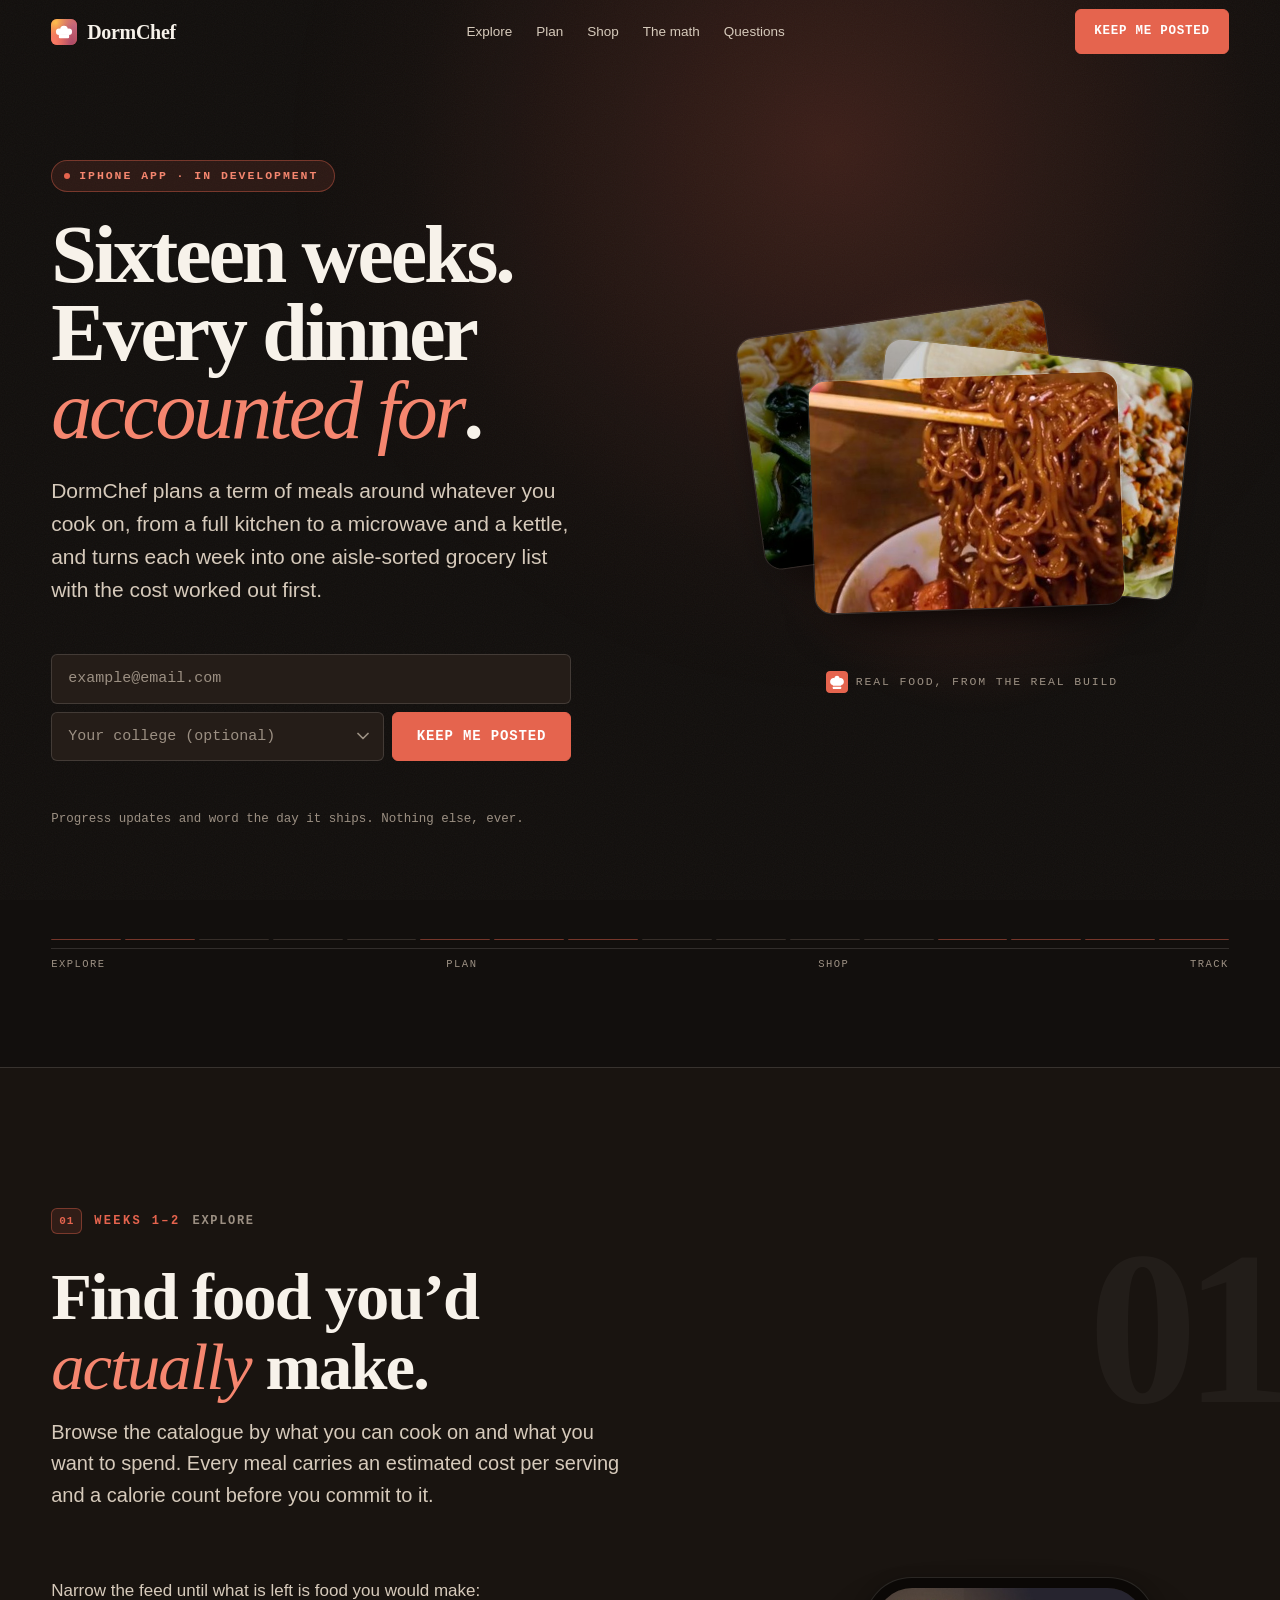
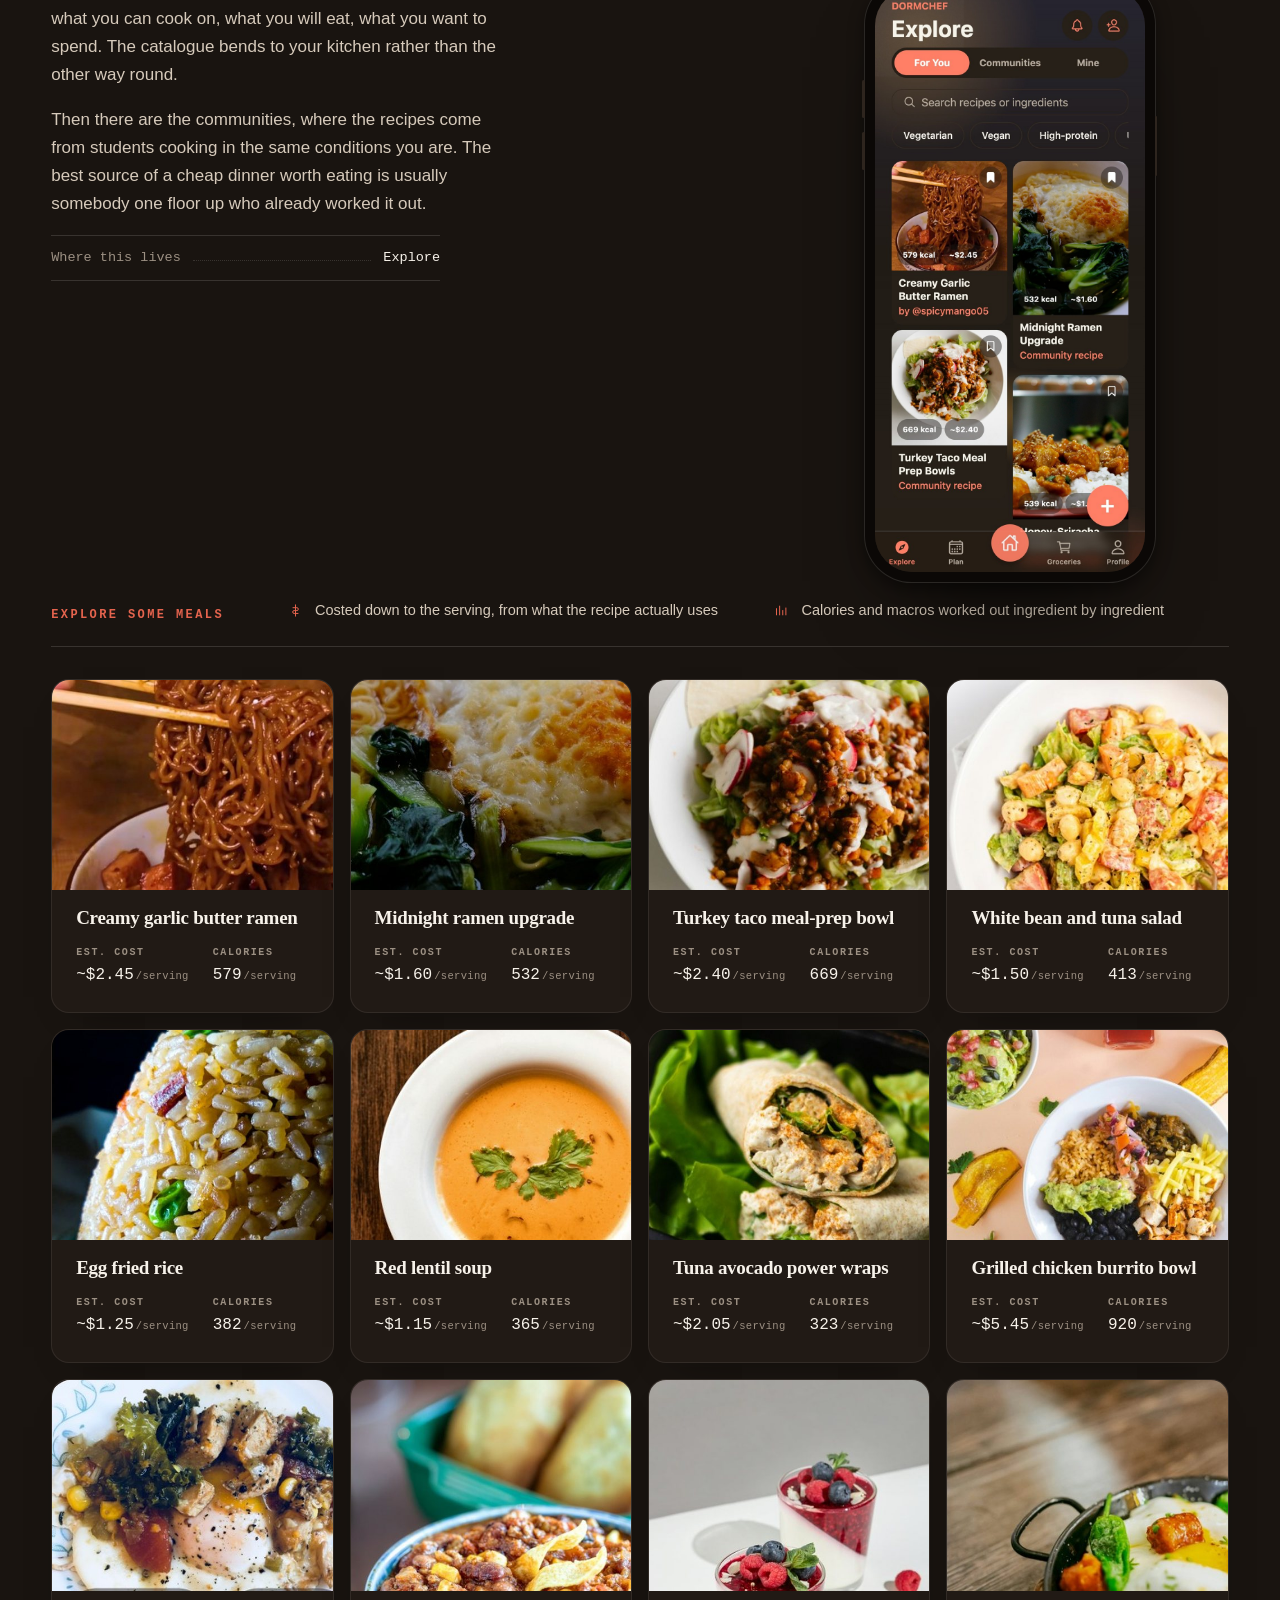
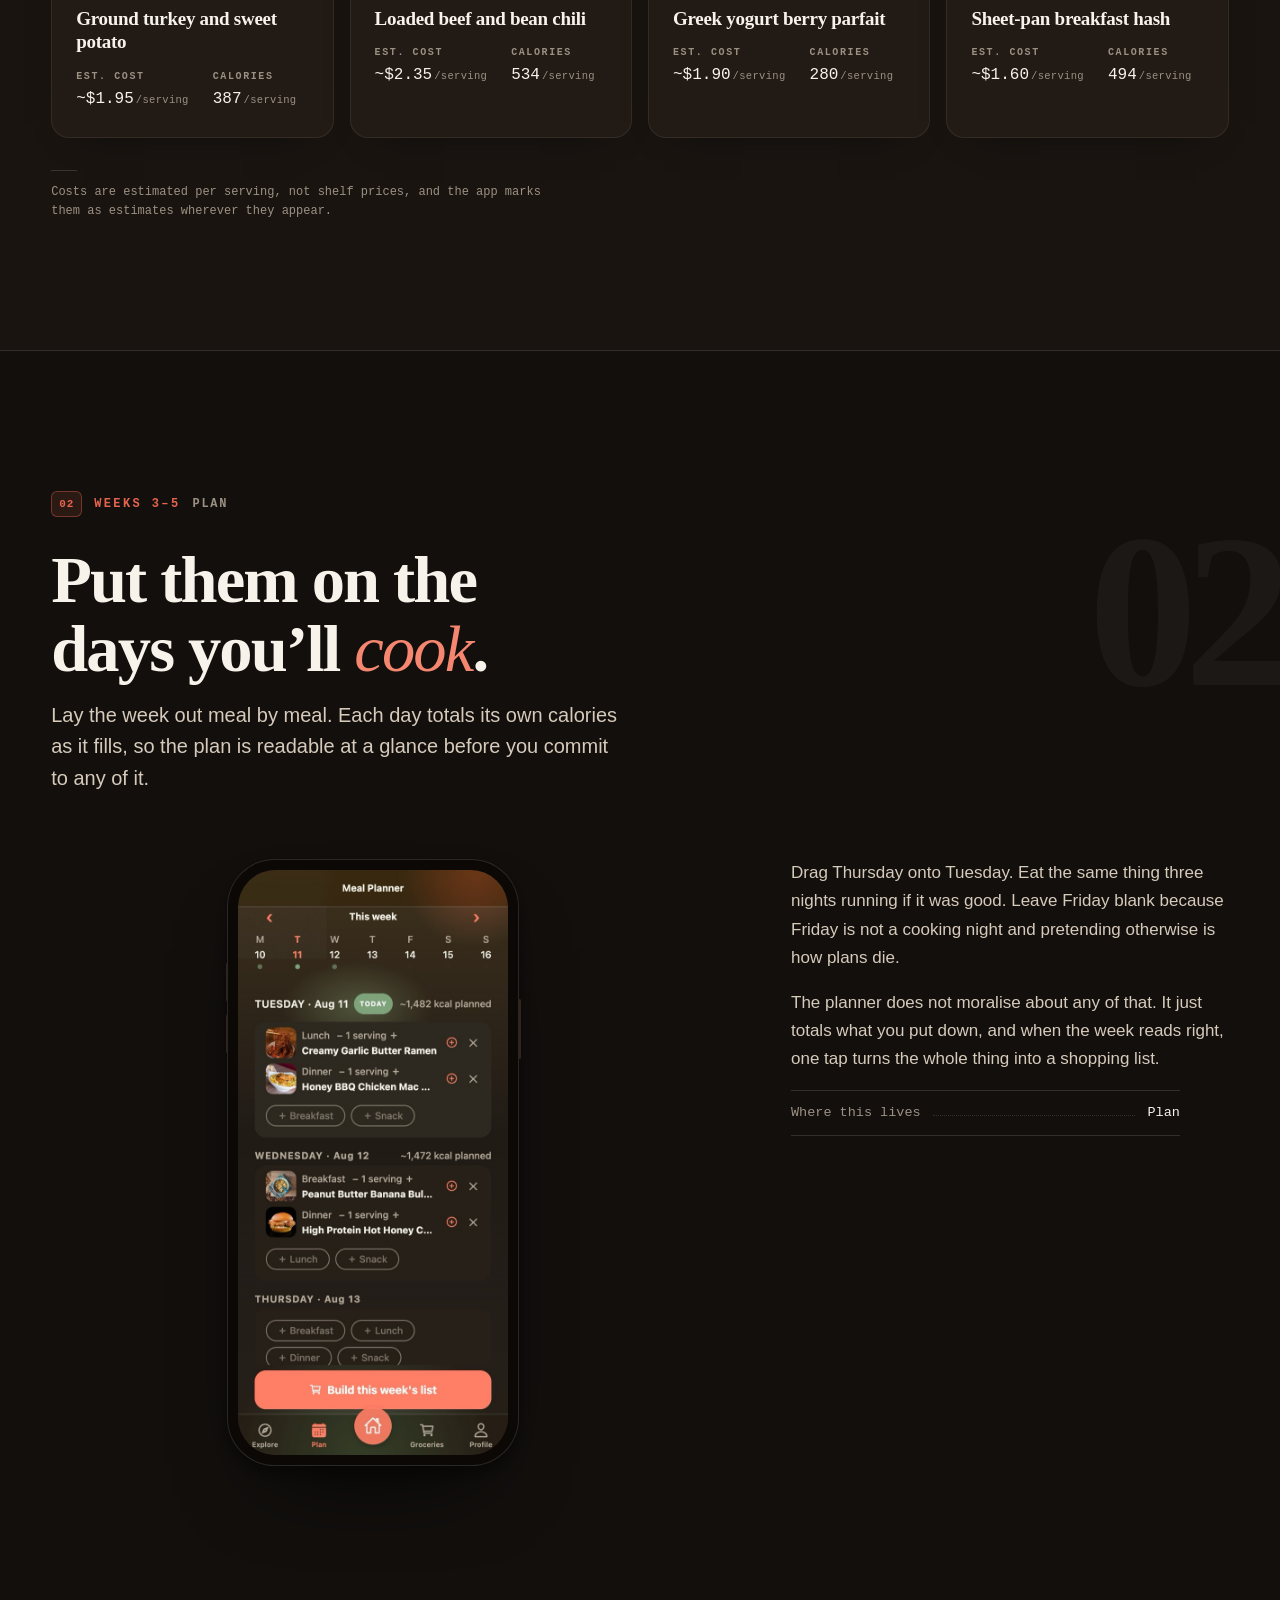
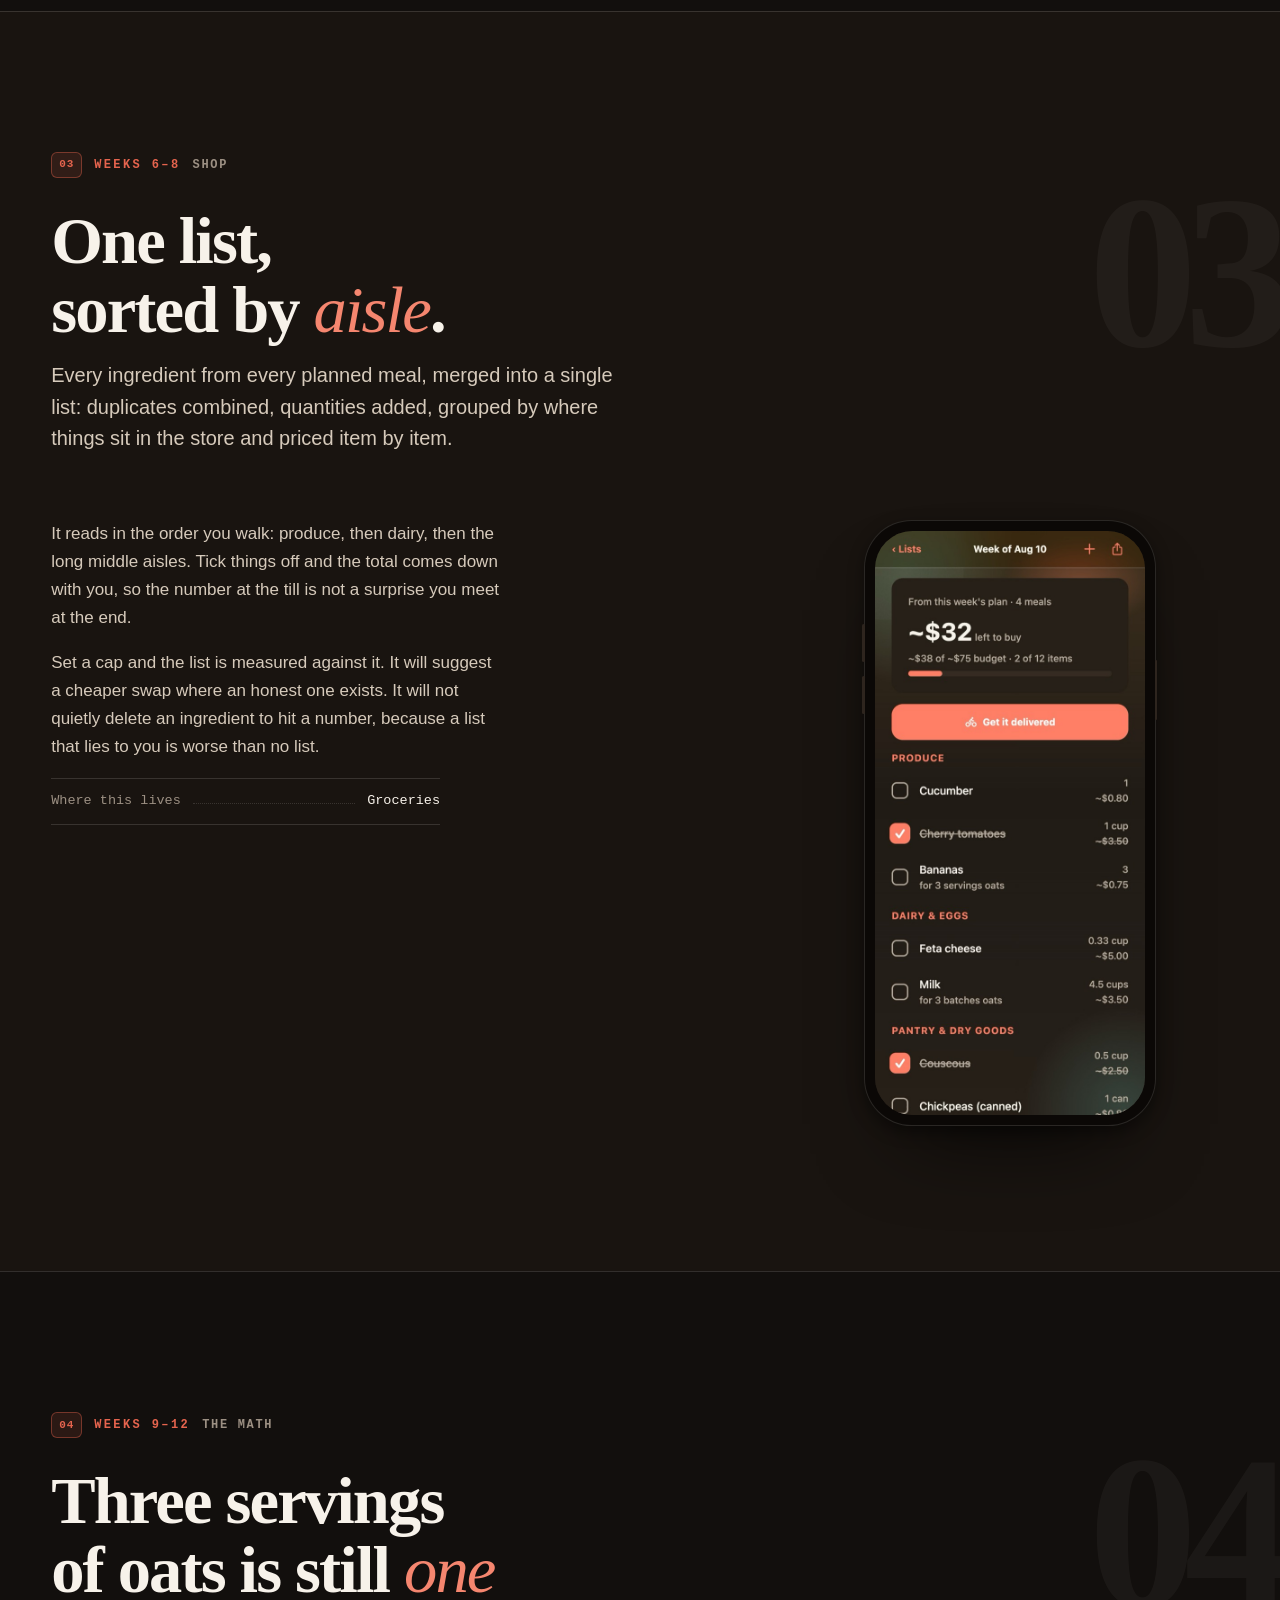
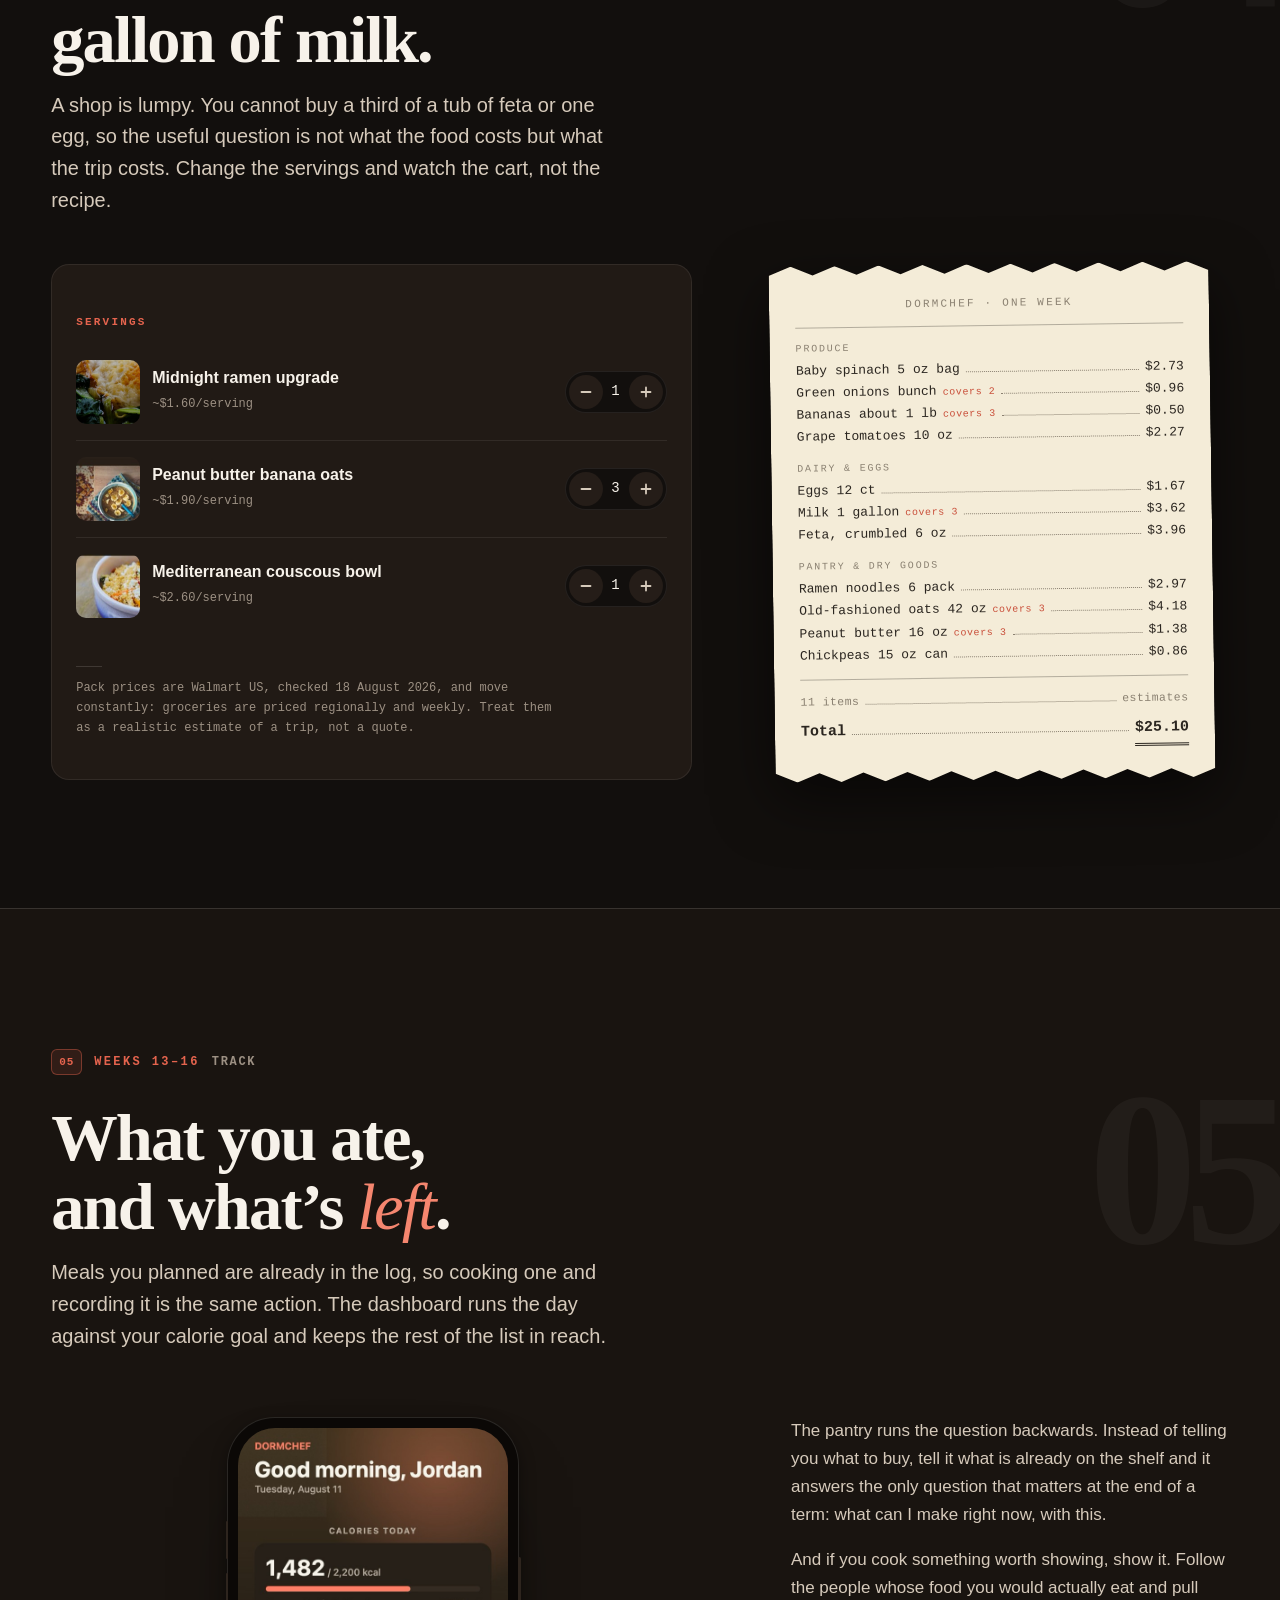
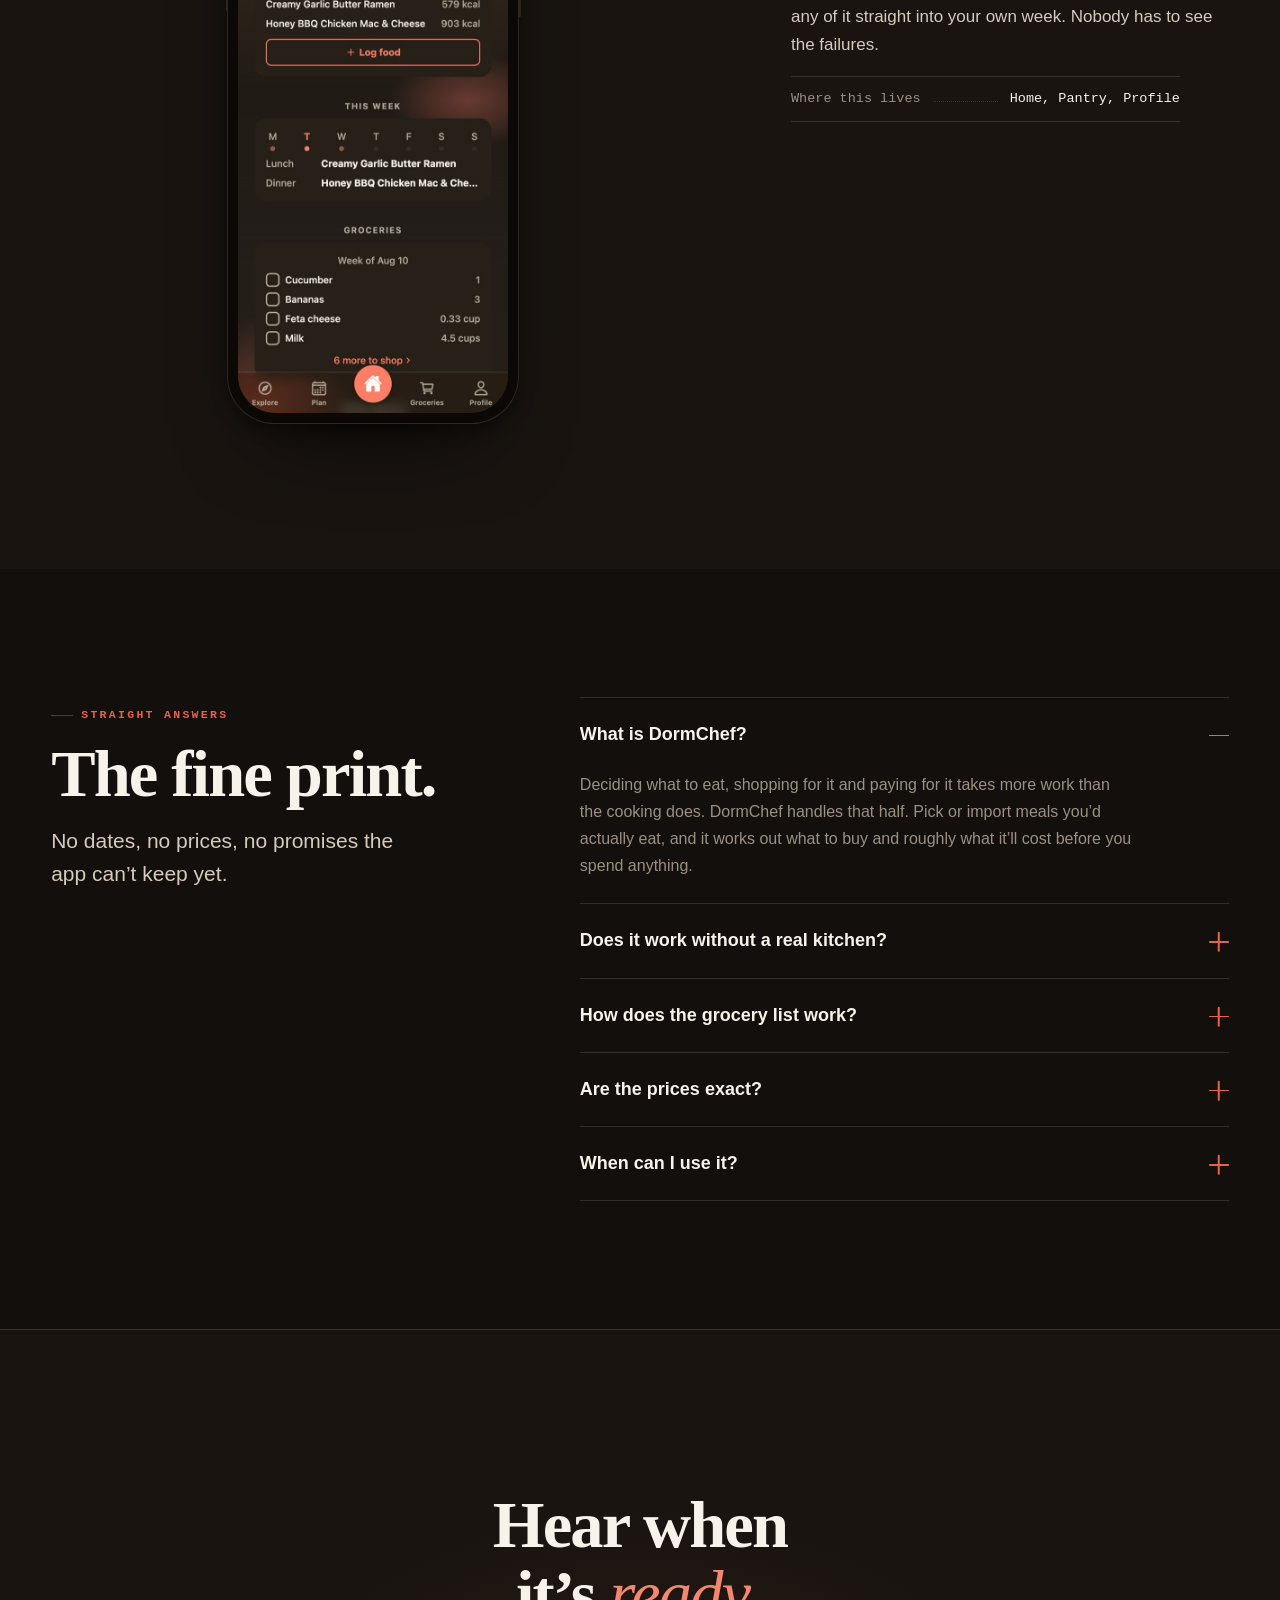
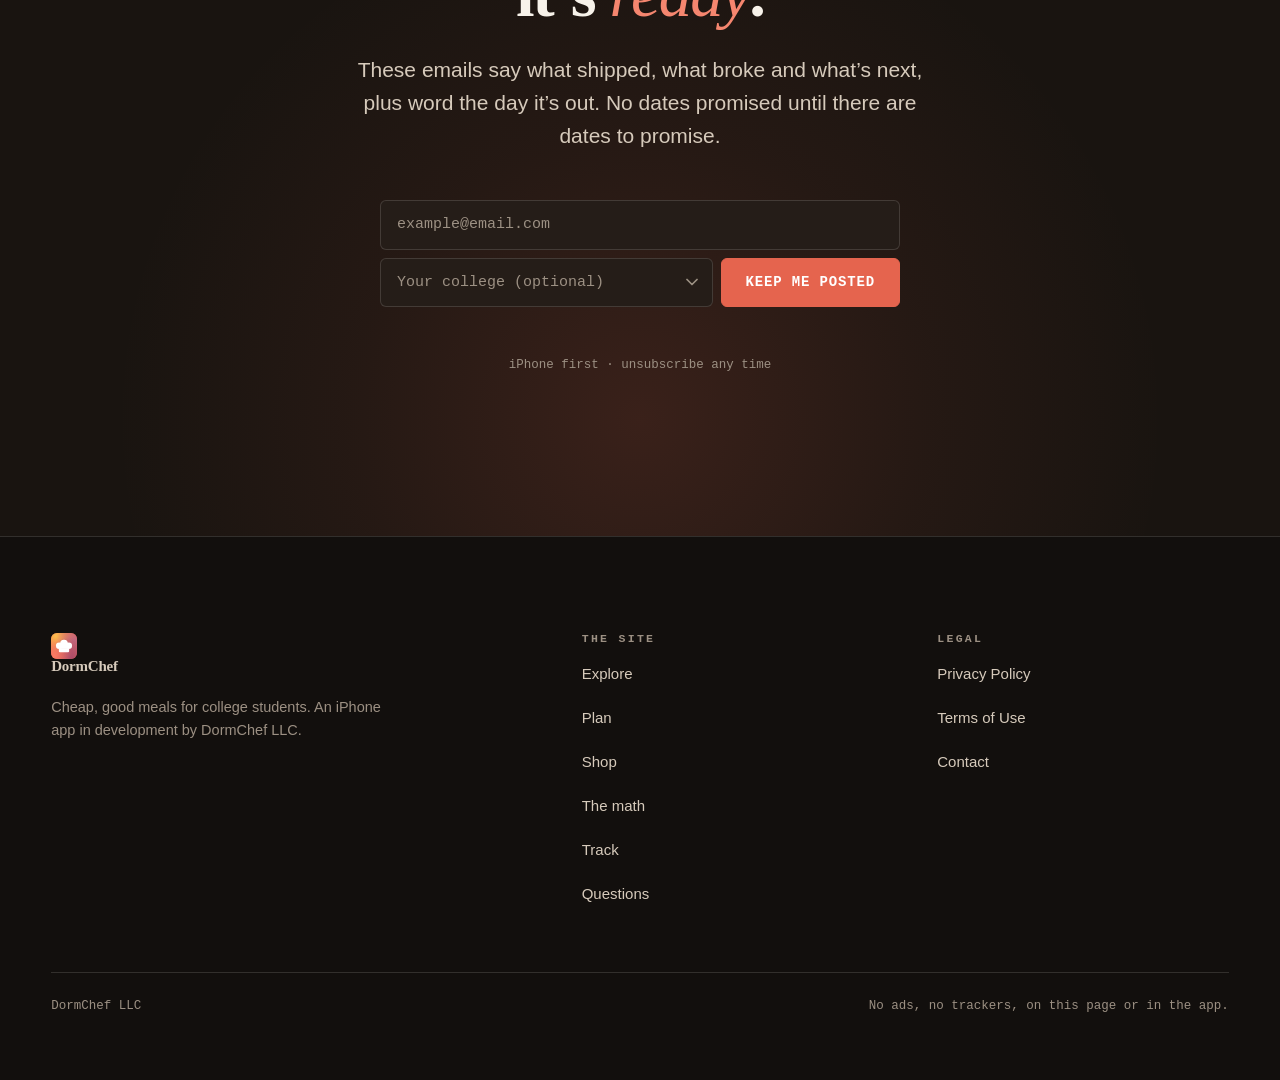
==== commit ad3643f2: "Make the college field searchable, and ship the current mark Three changes to the signup, on top of " ====
--- a/index.html
+++ b/index.html
@@ -108,18 +108,50 @@
 
 <a class="skip" href="#main">Skip to content</a>
 
+<!-- ===================== Brand mark =====================
+     The mark from assets/images/brand-mark.svg: a white toque on the Daypart
+     Mesh ground (coral base + honey, berry, plum and lifted-coral pools).
+     Kept as one <symbol> because the masthead and the footer both draw it and
+     duplicated gradient ids would be invalid.
+
+     Deliberately WITHOUT the knocked-out DC monogram. The mark drops the
+     monogram below ~85px of rendered width, where its 15-unit stroke lands
+     under ~2px and reads as a smudge; these render at 26px. The favicon keeps
+     the DC because it ships at 192px. Same rule as MONOGRAM_MIN_MARK_PX in
+     scripts/make-brand-assets.py and MONOGRAM_MIN_SIZE in toque-mark.tsx --
+     change the geometry in one and you must change it in all three. -->
+<svg width="0" height="0" aria-hidden="true" focusable="false" style="position:absolute">
+  <defs>
+    <radialGradient id="dcPool0" cx="0.18" cy="0.12" r="0.75"><stop offset="0" stop-color="#FFC24E" stop-opacity="0.95" /><stop offset="1" stop-color="#FFC24E" stop-opacity="0" /></radialGradient>
+    <radialGradient id="dcPool1" cx="0.9" cy="0.28" r="0.7"><stop offset="0" stop-color="#C06A85" stop-opacity="0.9" /><stop offset="1" stop-color="#C06A85" stop-opacity="0" /></radialGradient>
+    <radialGradient id="dcPool2" cx="0.72" cy="0.95" r="0.8"><stop offset="0" stop-color="#9B4470" stop-opacity="0.85" /><stop offset="1" stop-color="#9B4470" stop-opacity="0" /></radialGradient>
+    <radialGradient id="dcPool3" cx="0.12" cy="0.88" r="0.7"><stop offset="0" stop-color="#FF7E66" stop-opacity="0.9" /><stop offset="1" stop-color="#FF7E66" stop-opacity="0" /></radialGradient>
+    <symbol id="dc-mark" viewBox="0 0 1024 1024">
+      <rect width="1024" height="1024" fill="#E5644E" />
+      <rect width="1024" height="1024" fill="url(#dcPool0)" />
+      <rect width="1024" height="1024" fill="url(#dcPool1)" />
+      <rect width="1024" height="1024" fill="url(#dcPool2)" />
+      <rect width="1024" height="1024" fill="url(#dcPool3)" />
+      <g fill="#FFFFFF">
+        <circle cx="323.6" cy="505" r="129.1" />
+        <circle cx="512" cy="417.8" r="153.5" />
+        <circle cx="700.4" cy="505" r="129.1" />
+        <rect x="351.5" y="519" width="321" height="104.7" />
+        <rect x="309.6" y="602.7" width="404.7" height="157" rx="45.4" />
+      </g>
+    </symbol>
+  </defs>
+</svg>
+
 <!-- ========================= Masthead ========================= -->
 <header class="masthead" id="masthead">
   <div class="wrap mast-in">
     <a class="brand" href="index.html">
-      <!-- The toque, traced as inline SVG. Never load the PNG here: the brand
-           assets are generated by scripts/make-brand-assets.py and this is a
-           26px reproduction, not the mark itself. -->
-      <svg width="26" height="26" viewBox="0 0 24 24" aria-hidden="true">
-        <rect width="24" height="24" rx="3" fill="#e5644e" />
-        <path d="M7.4 15.4c-1.7-.5-2.9-2-2.9-3.8 0-2.2 1.7-3.9 3.7-3.9.3 0 .6 0 .9.1C9.6 6.1 10.7 5.2 12 5.2s2.4.9 2.9 2.6c.3-.1.6-.1.9-.1 2 0 3.7 1.7 3.7 3.9 0 1.8-1.2 3.3-2.9 3.8v.7H7.4z" fill="#fff" />
-        <rect x="7.4" y="17.1" width="9.2" height="2.4" rx="0.6" fill="#fff" />
-      </svg>
+      <!-- Both marks on this page point at the one <symbol> defined just below
+           <body>. Never load favicon.png here: the brand assets are generated
+           by scripts/make-brand-assets.py and this is a 26px reproduction of
+           that geometry, not the mark itself. -->
+      <svg class="mark" width="26" height="26" aria-hidden="true"><use href="#dc-mark" /></svg>
       DormChef
     </a>
 
@@ -158,7 +190,7 @@
             <label class="hp" for="hero-company">Company (leave this empty)</label>
             <input class="hp" type="text" id="hero-company" name="company" tabindex="-1" autocomplete="off" />
             <label class="sr" for="hero-email">Email address</label>
-            <input type="email" id="hero-email" name="email" placeholder="you@email.com" required autocomplete="email" />
+            <input type="email" id="hero-email" name="email" placeholder="example@email.com" required autocomplete="email" />
           </div>
           <!-- The school dropdown is filled in by script 1 from a single shared
                list, so the two forms on this page can never drift apart. It is
@@ -166,8 +198,21 @@
                signup count is the metric, and an email we captured beats a
                college we didn't. -->
           <div class="signup-row">
-            <label class="sr" for="hero-college">Your college (optional)</label>
-            <select class="signup-school is-empty" id="hero-college" name="college" autocomplete="off"></select>
+            <!-- A search box rather than a <select>: ~200 schools is too many to
+                 scroll, and a native dropdown cannot be typed into. The listbox is
+                 built and filtered by script 1. Anything typed that is not on the
+                 list is still submittable and lands as "Other: <what they typed>",
+                 so a missing school is captured by name instead of being refused. -->
+            <div class="combo">
+              <label class="sr" for="hero-college">Your college (optional)</label>
+              <input class="combo-input" type="text" id="hero-college" name="college"
+                     placeholder="Your college (optional)" autocomplete="off"
+                     maxlength="80"
+                     role="combobox" aria-expanded="false" aria-autocomplete="list"
+                     aria-haspopup="listbox" aria-controls="hero-college-list" />
+              <ul class="combo-list" id="hero-college-list" role="listbox"
+                  aria-label="Colleges" hidden></ul>
+            </div>
             <button class="btn" type="submit">Keep me posted</button>
           </div>
           <p class="signup-msg" role="status" aria-live="polite"></p>
@@ -628,11 +673,24 @@
           <label class="hp" for="closing-company">Company (leave this empty)</label>
           <input class="hp" type="text" id="closing-company" name="company" tabindex="-1" autocomplete="off" />
           <label class="sr" for="closing-email">Email address</label>
-          <input type="email" id="closing-email" name="email" placeholder="you@email.com" required autocomplete="email" />
+          <input type="email" id="closing-email" name="email" placeholder="example@email.com" required autocomplete="email" />
         </div>
         <div class="signup-row">
-          <label class="sr" for="closing-college">Your college (optional)</label>
-          <select class="signup-school is-empty" id="closing-college" name="college" autocomplete="off"></select>
+          <!-- A search box rather than a <select>: ~200 schools is too many to
+               scroll, and a native dropdown cannot be typed into. The listbox is
+               built and filtered by script 1. Anything typed that is not on the
+               list is still submittable and lands as "Other: <what they typed>",
+               so a missing school is captured by name instead of being refused. -->
+          <div class="combo">
+            <label class="sr" for="closing-college">Your college (optional)</label>
+            <input class="combo-input" type="text" id="closing-college" name="college"
+                   placeholder="Your college (optional)" autocomplete="off"
+                   maxlength="80"
+                   role="combobox" aria-expanded="false" aria-autocomplete="list"
+                   aria-haspopup="listbox" aria-controls="closing-college-list" />
+            <ul class="combo-list" id="closing-college-list" role="listbox"
+                aria-label="Colleges" hidden></ul>
+          </div>
           <button class="btn" type="submit">Keep me posted</button>
         </div>
         <p class="signup-msg" role="status" aria-live="polite"></p>
@@ -649,11 +707,7 @@
     <div class="foot-in">
       <div>
         <a class="brand" href="index.html">
-          <svg width="26" height="26" viewBox="0 0 24 24" aria-hidden="true">
-            <rect width="24" height="24" rx="3" fill="#e5644e" />
-            <path d="M7.4 15.4c-1.7-.5-2.9-2-2.9-3.8 0-2.2 1.7-3.9 3.7-3.9.3 0 .6 0 .9.1C9.6 6.1 10.7 5.2 12 5.2s2.4.9 2.9 2.6c.3-.1.6-.1.9-.1 2 0 3.7 1.7 3.7 3.9 0 1.8-1.2 3.3-2.9 3.8v.7H7.4z" fill="#fff" />
-            <rect x="7.4" y="17.1" width="9.2" height="2.4" rx="0.6" fill="#fff" />
-          </svg>
+          <svg class="mark" width="26" height="26" aria-hidden="true"><use href="#dc-mark" /></svg>
           DormChef
         </a>
         <p class="foot-blurb">Cheap, good meals for college students. An iPhone app in
@@ -737,7 +791,7 @@
   /* The school list. Florida leads because that is the launch market; the
      rest is grouped by state so a 199-entry dropdown stays scannable instead
      of becoming one endless scroll. Built here rather than written into the
-     markup twice, so the hero form and the closing form cannot drift apart —
+     markup twice, so the hero form and the closing form cannot drift apart --
      and the form already needs JavaScript to submit at all, so this costs no
      one a working page. A school that is missing shows up in the data as
      'Other (not listed)', which is the cue to add rows here. */
@@ -937,43 +991,294 @@
     ]],
   ];
 
-  function fillSchools(sel) {
-    if (!sel) return;
-    var frag = document.createDocumentFragment();
-
-    /* The empty first option doubles as the label. It stays selectable, so
-       someone who picks a school by accident can back out to "no answer". */
-    var placeholder = document.createElement('option');
-    placeholder.value = '';
-    placeholder.textContent = 'Your college (optional)';
-    frag.appendChild(placeholder);
-
-    for (var i = 0; i < COLLEGES.length; i++) {
-      var group = document.createElement('optgroup');
-      group.label = COLLEGES[i][0];
-      var schools = COLLEGES[i][1];
-      for (var j = 0; j < schools.length; j++) {
-        var opt = document.createElement('option');
-        opt.value = schools[j];
-        opt.textContent = schools[j];
-        group.appendChild(opt);
+  /* ---- The college combobox -------------------------------------------
+     A search field over COLLEGES rather than a <select>. Three things it has
+     to get right:
+
+       1. Typing filters ~200 schools so nobody scrolls. Matching ignores
+          case and punctuation and understands acronyms and a few nicknames,
+          so "ucf", "texas a&m" and "bama" all land on the right school.
+       2. Anything NOT on the list is still submittable. The last row is an
+          escape hatch that keeps what was typed and sends it as
+          `Other: <typed>` -- marked as off-list, but BY NAME, so the list can
+          be extended from real demand instead of guesses.
+       3. It stays optional. Empty box, null value, signup proceeds.
+
+     The resolved value lives in `data-value` on the input rather than in the
+     visible text, so the canonical school name is what gets stored even when
+     someone typed a nickname and picked from the list. */
+
+  var OTHER_PREFIX = 'Other: ';
+
+  /* Words that carry no signal in an acronym: "University of Central Florida"
+     has to reduce to UCF, not UOCF. */
+  var STOP = {of: 1, the: 1, at: 1, and: 1, in: 1, for: 1};
+
+  /* Nicknames the initials rule cannot reach. Deliberately short -- the
+     acronym rule below already covers UF, FSU, UCF, USF, FIU, FAU, FAMU,
+     UCLA, NYU, MIT, LSU, BYU, RIT and the rest. Only genuine misses go here. */
+  var ALIASES = {
+    'University of Georgia': 'uga',
+    'Georgia Institute of Technology': 'georgia tech gt',
+    'University of Mississippi': 'ole miss',
+    'University of California, Berkeley': 'cal berkeley',
+    'Pennsylvania State University': 'penn state psu',
+    'University of Pittsburgh': 'pitt',
+    'University of Missouri': 'mizzou',
+    'University of Alabama': 'bama roll tide',
+    'Syracuse University': 'cuse',
+    'University of North Carolina at Chapel Hill': 'unc tar heels',
+    'Texas A&M University': 'tamu',
+    'University of Notre Dame': 'nd',
+    'College of William & Mary': 'wm',
+    'Virginia Tech': 'vt',
+    'The Ohio State University': 'osu'
+  };
+
+  function norm(v) {
+    return String(v).toLowerCase().replace(/[^a-z0-9 ]+/g, ' ')
+      .replace(/\s+/g, ' ').trim();
+  }
+
+  /* Flattened once into {name, state, hay, acr, alias} so filtering is a
+     single pass over precomputed strings rather than re-normalising 199
+     names on every keystroke. */
+  var SCHOOLS = [];
+  for (var ci = 0; ci < COLLEGES.length; ci++) {
+    for (var cj = 0; cj < COLLEGES[ci][1].length; cj++) {
+      var nm = COLLEGES[ci][1][cj];
+      var words = norm(nm).split(' ');
+      var acr = '';
+      for (var w = 0; w < words.length; w++) {
+        if (!STOP[words[w]]) acr += words[w].charAt(0);
       }
-      frag.appendChild(group);
-    }
-
-    var other = document.createElement('option');
-    other.value = 'Other (not listed)';
-    other.textContent = "My school isn't listed";
-    frag.appendChild(other);
-
-    sel.appendChild(frag);
-    /* Greys the control while it still reads as a prompt rather than a value.
-       Set once up front as well as on change: some browsers restore the
-       previous selection across a reload, which would otherwise leave a real
-       school showing in the muted placeholder colour. */
-    function syncEmpty() { sel.classList.toggle('is-empty', !sel.value); }
-    syncEmpty();
-    sel.addEventListener('change', syncEmpty);
+      SCHOOLS.push({
+        name: nm,
+        state: COLLEGES[ci][0],
+        hay: norm(nm) + ' ' + norm(COLLEGES[ci][0]),
+        acr: acr,
+        alias: ALIASES[nm] ? norm(ALIASES[nm]) : ''
+      });
+    }
+  }
+
+  /* Ranked, best tier first:
+       0. the name starts with what was typed        ("flor" -> Florida State)
+       1. the acronym IS what was typed              ("ucf"  -> U of Central FL)
+       2. a nickname matches                         ("bama" -> U of Alabama)
+       3. a word inside the name starts with it      ("miami"-> U of Miami)
+       4. the acronym starts with it                 ("unc"  -> UNC Charlotte)
+       5. it appears anywhere, state included        ("ohio" -> Kent State)
+     List order is preserved inside every tier, so Florida stays on top. */
+  function search(q) {
+    var n = norm(q);
+    if (!n) return null;
+    var squashed = n.replace(/ /g, '');
+    var tiers = [[], [], [], [], [], []];
+    for (var i = 0; i < SCHOOLS.length; i++) {
+      var sc = SCHOOLS[i];
+      var name = norm(sc.name);
+      var at = name.indexOf(n);
+      if (at === 0) tiers[0].push(sc);
+      else if (sc.acr === squashed) tiers[1].push(sc);
+      else if (sc.alias && (sc.alias + ' ').indexOf(n + ' ') > -1) tiers[2].push(sc);
+      else if (at > 0 && name.charAt(at - 1) === ' ') tiers[3].push(sc);
+      else if (squashed.length > 1 && sc.acr.indexOf(squashed) === 0) tiers[4].push(sc);
+      else if (at > 0 || sc.hay.indexOf(n) > -1) tiers[5].push(sc);
+    }
+    return tiers[0].concat(tiers[1], tiers[2], tiers[3], tiers[4], tiers[5]);
+  }
+
+  function wireCombo(form, prefix) {
+    var input = form.querySelector('.combo-input');
+    var list = form.querySelector('.combo-list');
+    if (!input || !list) return null;
+
+    var open = false, active = -1, rows = [];
+
+    function setValue(v) { input.setAttribute('data-value', v || ''); }
+    setValue('');
+
+    function close() {
+      if (!open) return;
+      open = false; active = -1;
+      list.hidden = true;
+      input.setAttribute('aria-expanded', 'false');
+      input.removeAttribute('aria-activedescendant');
+    }
+
+    function highlight(i) {
+      if (active > -1 && rows[active]) rows[active].el.classList.remove('on');
+      active = i;
+      if (active < 0 || !rows[active]) { input.removeAttribute('aria-activedescendant'); return; }
+      var el = rows[active].el;
+      el.classList.add('on');
+      input.setAttribute('aria-activedescendant', el.id);
+      /* Scroll the row into view inside the list, never the page. */
+      var top = el.offsetTop, bottom = top + el.offsetHeight;
+      if (top < list.scrollTop) list.scrollTop = top;
+      else if (bottom > list.scrollTop + list.clientHeight) list.scrollTop = bottom - list.clientHeight;
+    }
+
+    function choose(i) {
+      if (!rows[i]) return;
+      input.value = rows[i].text;
+      setValue(rows[i].value);
+      close();
+    }
+
+    /* `text` is what the box shows once the row is chosen. It differs from the
+       visible label only for the escape hatch, which reads 'Use "X"' but must
+       leave plain 'X' behind rather than the instruction. */
+    function row(label, value, secondary, kind, text) {
+      var li = document.createElement('li');
+      var entry = {el: li, label: label, value: value, text: text || label};
+      li.id = prefix + '-opt-' + rows.length;
+      li.className = 'combo-opt' + (kind ? ' combo-opt--' + kind : '');
+      li.setAttribute('role', 'option');
+      var main = document.createElement('span');
+      main.className = 'combo-opt-name';
+      main.textContent = label;
+      li.appendChild(main);
+      if (secondary) {
+        var sec = document.createElement('span');
+        sec.className = 'combo-opt-where';
+        sec.textContent = secondary;
+        li.appendChild(sec);
+      }
+      /* mousedown, not click: click lands after blur, which has already
+         closed the list and discarded the row. */
+      li.addEventListener('mousedown', function (e) {
+        e.preventDefault();
+        choose(rows.indexOf(entry));
+      });
+      rows.push(entry);
+      list.appendChild(li);
+    }
+
+    /* Both signup sections set `overflow: hidden` for their ambient glow, so
+       the list is clipped at the section edge rather than floating over it.
+       At 320px the closing form had only enough room for 261px of a 264px
+       list and lost the last row. Rather than guess, measure the clipping box
+       and fit inside it -- shrinking when there is room to be useful, and
+       flipping above the field when there genuinely is not. */
+    function clipBox() {
+      var el = list.parentElement;
+      while (el && el !== document.body) {
+        var cs = getComputedStyle(el);
+        if ((cs.overflow + cs.overflowX + cs.overflowY).indexOf('visible') === -1) {
+          return el.getBoundingClientRect();
+        }
+        el = el.parentElement;
+      }
+      return {top: 0, bottom: window.innerHeight};
+    }
+
+    var GAP = 6, MIN_H = 160, MAX_H = 264;
+
+    function place() {
+      list.style.top = '';
+      list.style.bottom = '';
+      list.style.maxHeight = '';
+      var box = clipBox();
+      var ir = input.getBoundingClientRect();
+      var below = box.bottom - ir.bottom - GAP;
+      var above = ir.top - box.top - GAP;
+      if (below >= MIN_H || below >= above) {
+        list.style.maxHeight = Math.max(MIN_H, Math.min(MAX_H, below)) + 'px';
+      } else {
+        list.style.top = 'auto';
+        list.style.bottom = 'calc(100% + ' + GAP + 'px)';
+        list.style.maxHeight = Math.max(MIN_H, Math.min(MAX_H, above)) + 'px';
+      }
+    }
+
+    function groupHeading(text) {
+      var li = document.createElement('li');
+      li.className = 'combo-group';
+      li.setAttribute('role', 'presentation');
+      li.textContent = text;
+      list.appendChild(li);
+    }
+
+    function render() {
+      rows = []; active = -1;
+      list.textContent = '';
+      var typed = input.value.trim();
+      var hits = search(typed);
+
+      if (hits === null) {
+        /* Nothing typed: browse the lot, grouped by state, Florida first. */
+        for (var i = 0; i < COLLEGES.length; i++) {
+          groupHeading(COLLEGES[i][0]);
+          for (var j = 0; j < COLLEGES[i][1].length; j++) {
+            row(COLLEGES[i][1][j], COLLEGES[i][1][j]);
+          }
+        }
+      } else {
+        for (var k = 0; k < hits.length; k++) row(hits[k].name, hits[k].name, hits[k].state);
+        var exact = false;
+        for (var m = 0; m < hits.length; m++) {
+          if (norm(hits[m].name) === norm(typed)) { exact = true; break; }
+        }
+        if (!exact) {
+          row('Use \u201C' + typed + '\u201D', OTHER_PREFIX + typed,
+              hits.length ? 'not listed' : 'add it anyway', 'other', typed);
+        }
+      }
+
+      if (!rows.length) { close(); return; }
+      list.scrollTop = 0;
+      list.hidden = false;
+      place();          /* after unhiding: a hidden element has no rect */
+      open = true;
+      input.setAttribute('aria-expanded', 'true');
+    }
+
+    input.addEventListener('focus', render);
+    input.addEventListener('input', function () {
+      /* Typing invalidates a previous pick; submit re-resolves, so a full
+         name typed by hand still counts as that school. */
+      setValue('');
+      render();
+    });
+
+    input.addEventListener('keydown', function (e) {
+      if (e.key === 'ArrowDown' || e.key === 'ArrowUp') {
+        e.preventDefault();
+        if (!open) { render(); if (!open) return; }
+        var next = e.key === 'ArrowDown' ? active + 1 : active - 1;
+        if (next < 0) next = rows.length - 1;
+        if (next >= rows.length) next = 0;
+        highlight(next);
+      } else if (e.key === 'Enter') {
+        /* Enter picks the highlighted row; otherwise it falls through and
+           submits the form, which is what someone typing fast expects. */
+        if (open && active > -1) { e.preventDefault(); choose(active); }
+        else close();
+      } else if (e.key === 'Escape') {
+        if (open) { e.stopPropagation(); close(); }
+      } else if (e.key === 'Tab') {
+        close();
+      }
+    });
+
+    input.addEventListener('blur', close);
+
+    /* What actually gets stored. Called on submit, so a name typed in full
+       and never picked from the list still resolves to the listed school. */
+    function resolve() {
+      var picked = input.getAttribute('data-value');
+      if (picked) return picked;
+      var typed = input.value.trim();
+      if (!typed) return null;
+      for (var i = 0; i < SCHOOLS.length; i++) {
+        if (norm(SCHOOLS[i].name) === norm(typed)) return SCHOOLS[i].name;
+      }
+      return OTHER_PREFIX + typed;
+    }
+
+    return {resolve: resolve, reset: function () { input.value = ''; setValue(''); close(); }};
   }
 
   function looksLikeEmail(v) {
@@ -984,9 +1289,8 @@
   function wire(form) {
     if (!form) return;
     var email = form.querySelector('input[type="email"]');
-    var school = form.querySelector('select[name="college"]');
     var honey = form.querySelector('input[name="company"]');
-    fillSchools(school);
+    var school = wireCombo(form, form.id.replace('signup-', ''));
     var button = form.querySelector('button');
     var msg = form.querySelector('.signup-msg');
 
@@ -1043,13 +1347,14 @@
         body: JSON.stringify({
           p_email: value,
           p_source: source,
-          /* Optional, so an unanswered dropdown sends null rather than ''. */
-          p_college: (school && school.value) || null
+          /* Optional: an untouched box sends null. A school that is not on
+             the list arrives as 'Other: <what they typed>'. */
+          p_college: school ? school.resolve() : null
         })
       }).then(function (res) {
         if (res.ok) {
           form.reset();
-          if (school) school.classList.add('is-empty');
+          if (school) school.reset();
           say("You're on the list. We'll email you as it progresses.", 'ok');
         } else if (res.status === 400) {
           invalid(true);
--- a/landing.css
+++ b/landing.css
@@ -988,49 +988,83 @@
 .signup input[type="email"]:focus { outline: none; border-color: var(--accent); }
 .signup input[type="email"][aria-invalid="true"] { border-color: var(--accent-deep); }
 
-/* The school dropdown sits on its own row under the address. A native select
-   on a dark page renders as a light system control, so the chrome is stripped
-   with `appearance: none` and rebuilt to match the email field exactly.
-   `color-scheme: dark` is what carries the theme into the OS-drawn popup — the
-   one part of a select that CSS cannot reach. */
+/* The college combobox. A search field, not a <select>: ~200 schools is too
+   many to scroll and a native dropdown cannot be typed into. The control is
+   styled to match the email field exactly so the two read as one form. */
 .signup-row + .signup-row { margin-top: var(--s-2); }
-/* A grid item defaults to `min-width: auto`, which refuses to shrink below its
-   own min-content. A <select>'s min-content is the width of its widest OPTION,
-   and the widest school here is "California Polytechnic State University, San
-   Luis Obispo" — so dropping the dropdown into the hero pinned that column at
-   the form's full 520px and pushed the whole hero off the right edge of a
-   phone. The closing form sits in a plain block and was never affected. */
+/* A grid item defaults to `min-width: auto` and refuses to shrink below its
+   own min-content, which pinned the hero column at the form's full 520px and
+   pushed the whole hero off the right edge of a phone. */
 .hero-copy { min-width: 0; }
-/* `flex-basis: 0` rather than `auto`: a select's natural width is its widest
-   OPTION, and the widest school here is ~44 characters. On `auto` that width
-   is claimed first and the submit button is squeezed until "Keep me posted"
-   wraps onto four lines. Basis 0 makes the select take what is left over
-   instead of bidding for it, and the button is pinned at its natural size. */
 .signup-row .btn { flex: 0 0 auto; }
-.signup-school {
-  flex: 1 1 0;
-  min-width: 0;
+
+.combo { position: relative; flex: 1 1 0; min-width: 0; }
+.combo-input {
+  width: 100%;
   padding: 14px 38px 14px 16px;
   border: 1px solid var(--rule);
   border-radius: var(--r-sm);
   background: var(--card);
   color: var(--ink);
-  color-scheme: dark;
   font: 15px/1.3 var(--mono);
-  cursor: pointer;
-  appearance: none;
-  -webkit-appearance: none;
+  transition: border-color var(--t-fast) linear;
+  /* The chevron doubles as the affordance that this opens a list. */
   background-image: url("data:image/svg+xml,%3Csvg xmlns='http://www.w3.org/2000/svg' viewBox='0 0 12 8'%3E%3Cpath d='M1 1.5 6 6.5 11 1.5' fill='none' stroke='%239c9083' stroke-width='1.75' stroke-linecap='round' stroke-linejoin='round'/%3E%3C/svg%3E");
   background-repeat: no-repeat;
   background-position: right 14px center;
   background-size: 12px 8px;
-  transition: border-color var(--t-fast) linear;
-}
-.signup-school:focus { outline: none; border-color: var(--accent); }
-/* Unanswered, so it should read as a prompt and not as a chosen value. */
-.signup-school.is-empty { color: var(--muted); }
-/* Long school names would otherwise stretch the popup on iOS. */
-.signup-school option, .signup-school optgroup { font: 15px/1.3 var(--sans); }
+}
+.combo-input::placeholder { color: var(--muted); }
+.combo-input:focus { outline: none; border-color: var(--accent); }
+
+.combo-list {
+  position: absolute;
+  z-index: 40;
+  top: calc(100% + 6px);
+  left: 0;
+  right: 0;
+  margin: 0;
+  padding: var(--s-1) 0;
+  max-height: 264px;
+  overflow-y: auto;
+  overscroll-behavior: contain;
+  list-style: none;
+  background: var(--card-2);
+  border: 1px solid var(--rule);
+  border-radius: var(--r-sm);
+  box-shadow: 0 18px 44px rgba(0, 0, 0, 0.5);
+}
+.combo-list[hidden] { display: none; }
+
+.combo-group {
+  padding: 10px 14px 4px;
+  font: 650 11px/1 var(--mono);
+  letter-spacing: 0.08em;
+  text-transform: uppercase;
+  color: var(--muted);
+}
+.combo-opt {
+  display: flex;
+  align-items: baseline;
+  gap: var(--s-3);
+  padding: 9px 14px;
+  cursor: pointer;
+  font: 14.5px/1.35 var(--sans);
+  color: var(--ink-2);
+}
+.combo-opt-name { flex: 1 1 auto; }
+.combo-opt-where {
+  flex: none;
+  font: 11.5px/1 var(--mono);
+  color: var(--muted);
+}
+/* One highlight class for both hover and keyboard, so the two can never
+   disagree about which row is about to be chosen. */
+.combo-opt:hover, .combo-opt.on { background: rgba(247, 242, 234, 0.07); color: var(--ink); }
+/* The escape hatch for a school that is not on the list. */
+.combo-opt--other { border-top: 1px solid var(--rule); margin-top: var(--s-1); }
+.combo-opt--other .combo-opt-name { color: var(--accent-bright); }
+
 .signup-note { margin: var(--s-4) 0 0; font: 12.5px/1.55 var(--mono); color: var(--muted); }
 .signup-msg { margin: var(--s-3) 0 0; font-size: 15px; min-height: 1.4em; }
 .signup-msg.ok { color: var(--accent-bright); font-weight: 650; }
@@ -1038,7 +1072,7 @@
 @media (max-width: 560px) {
   .signup-row { flex-wrap: wrap; }
   .signup-row .btn { flex: 1 1 100%; }
-  .signup-school { flex: 1 1 100%; }
+  .combo { flex: 1 1 100%; }
 }
 
 /* ============================ footer ============================ */
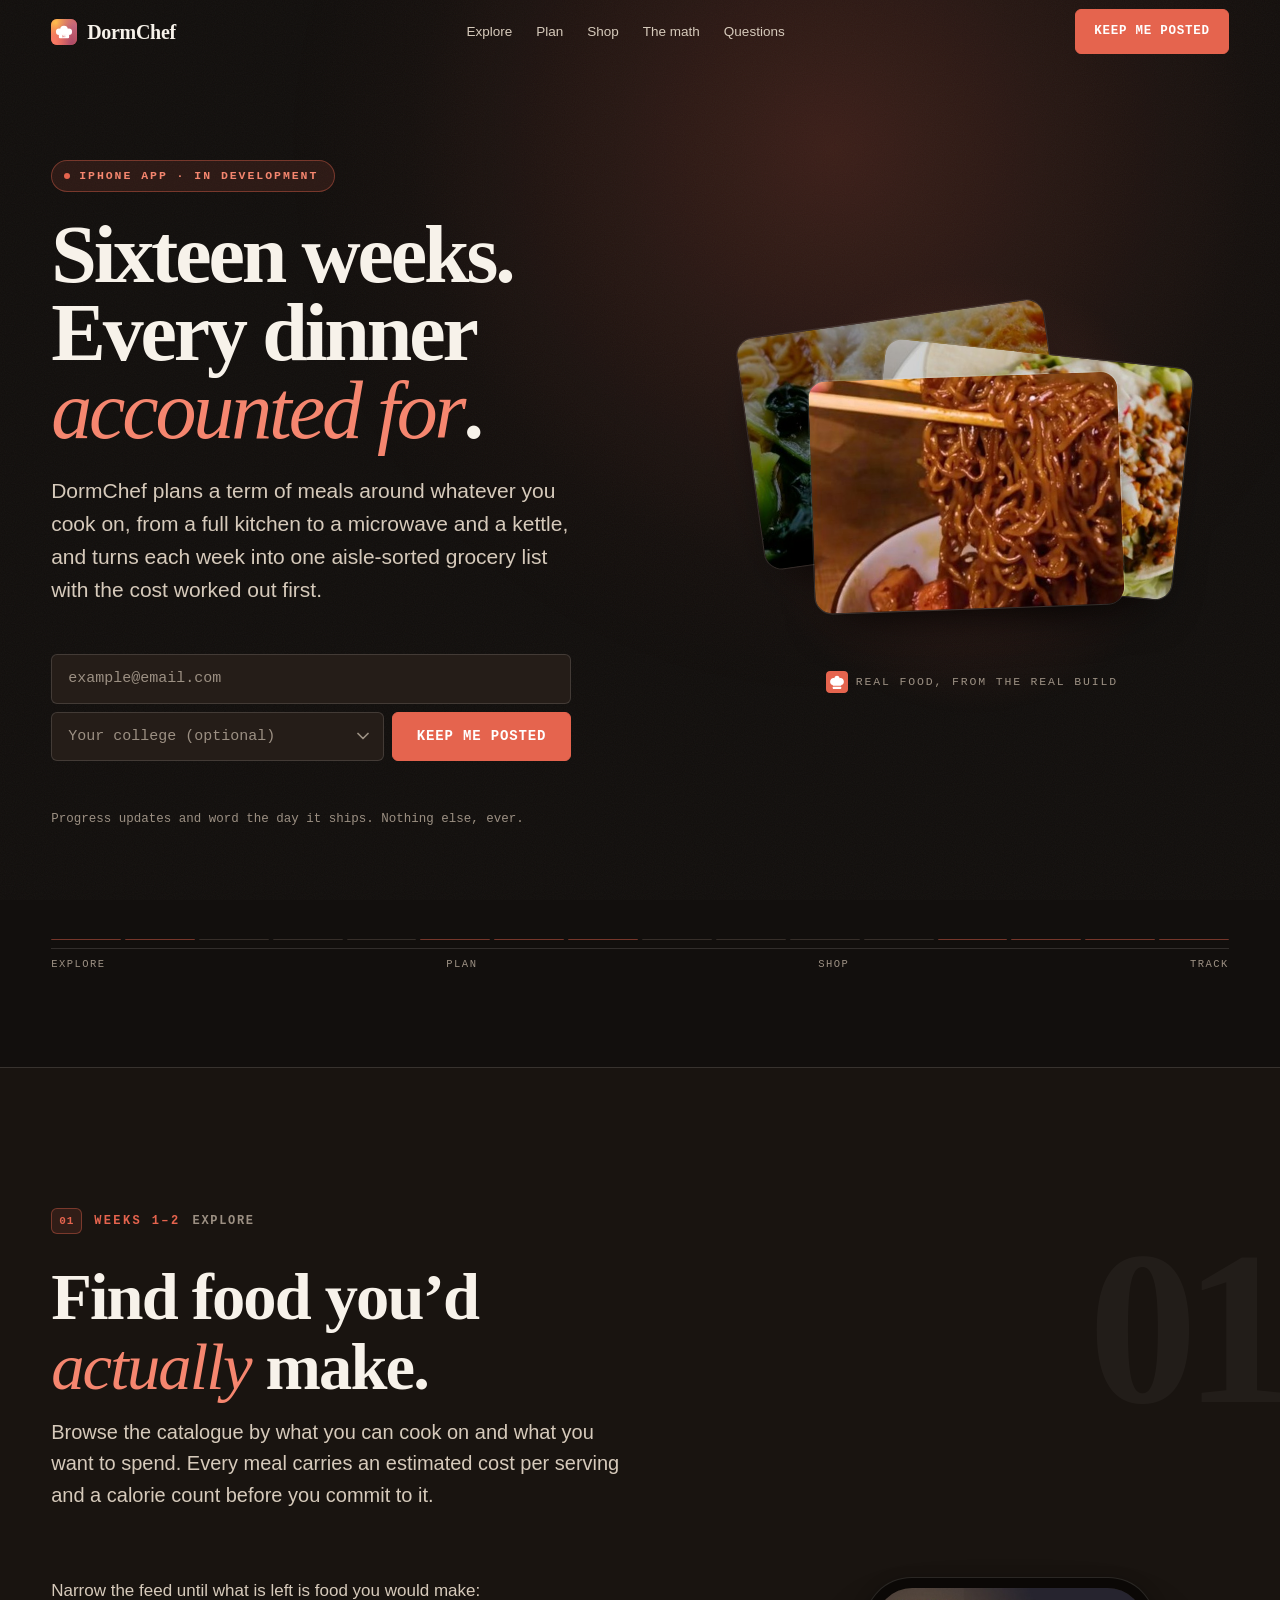
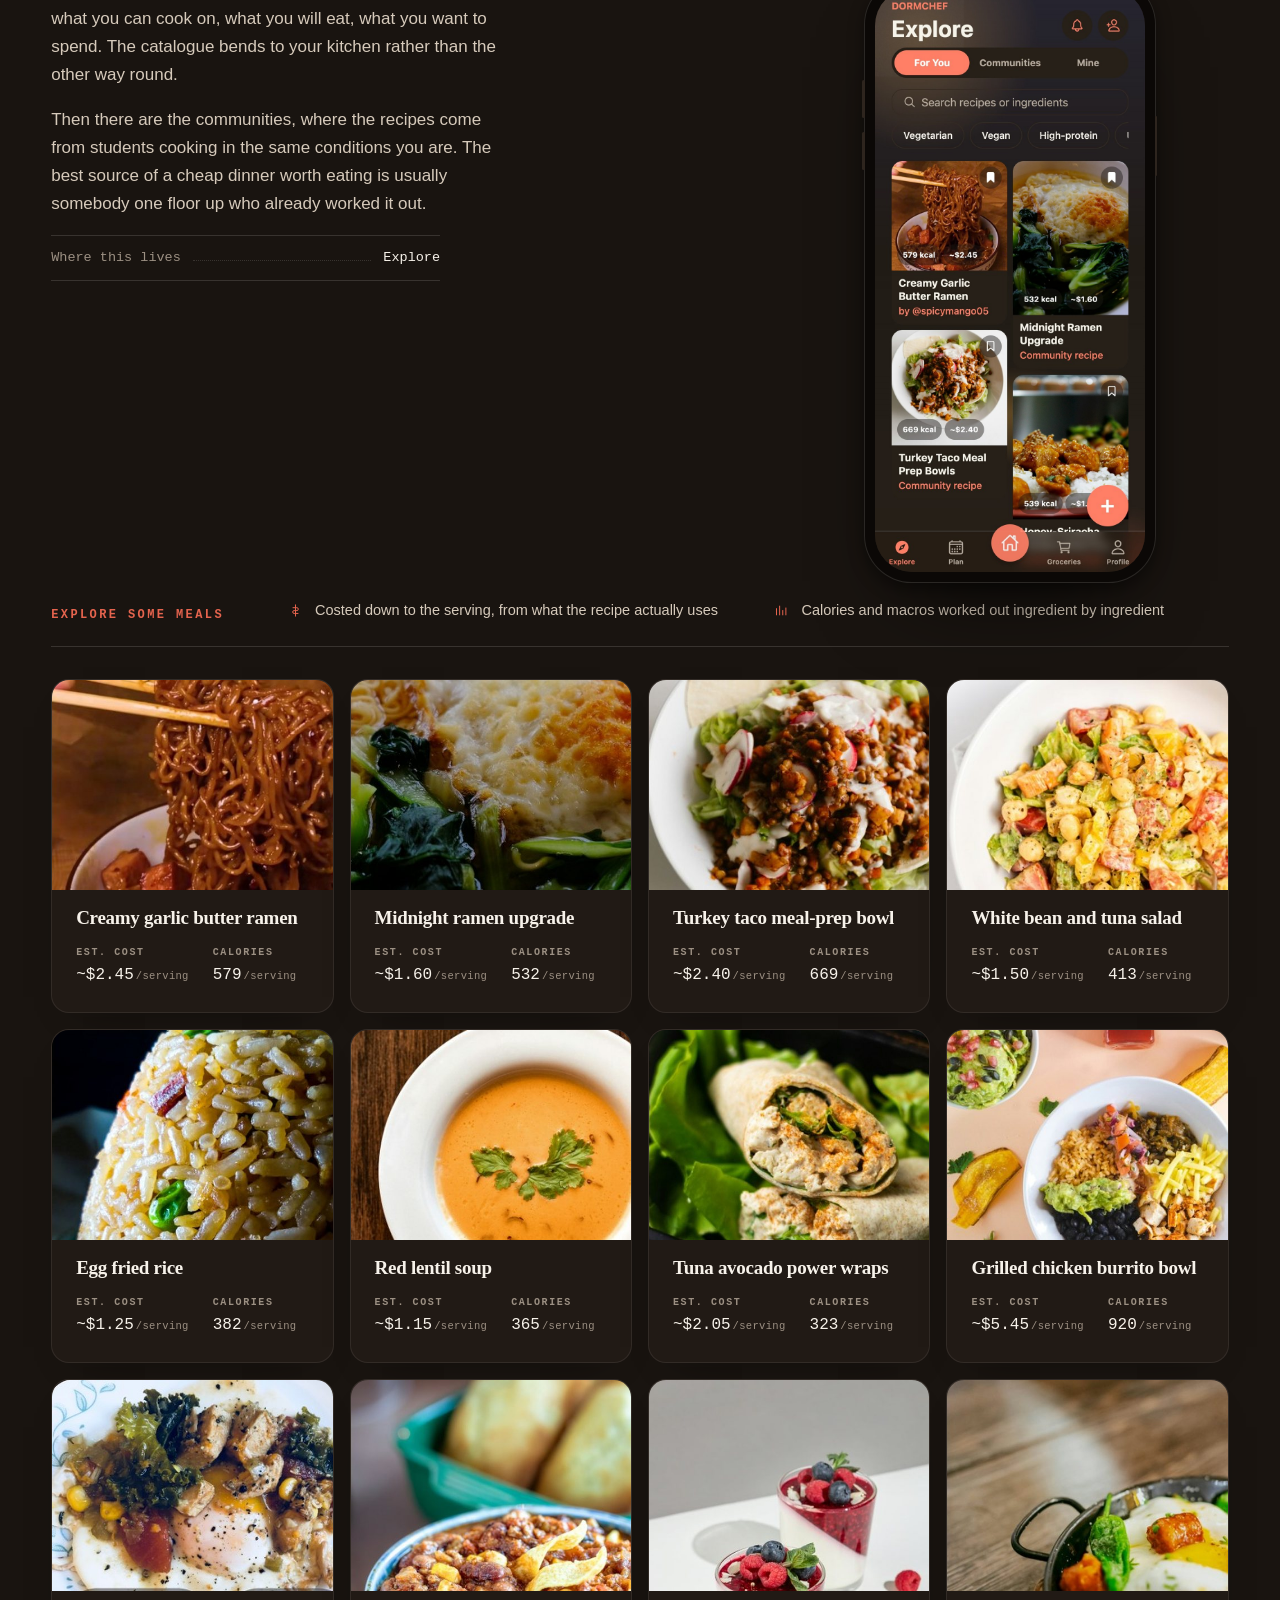
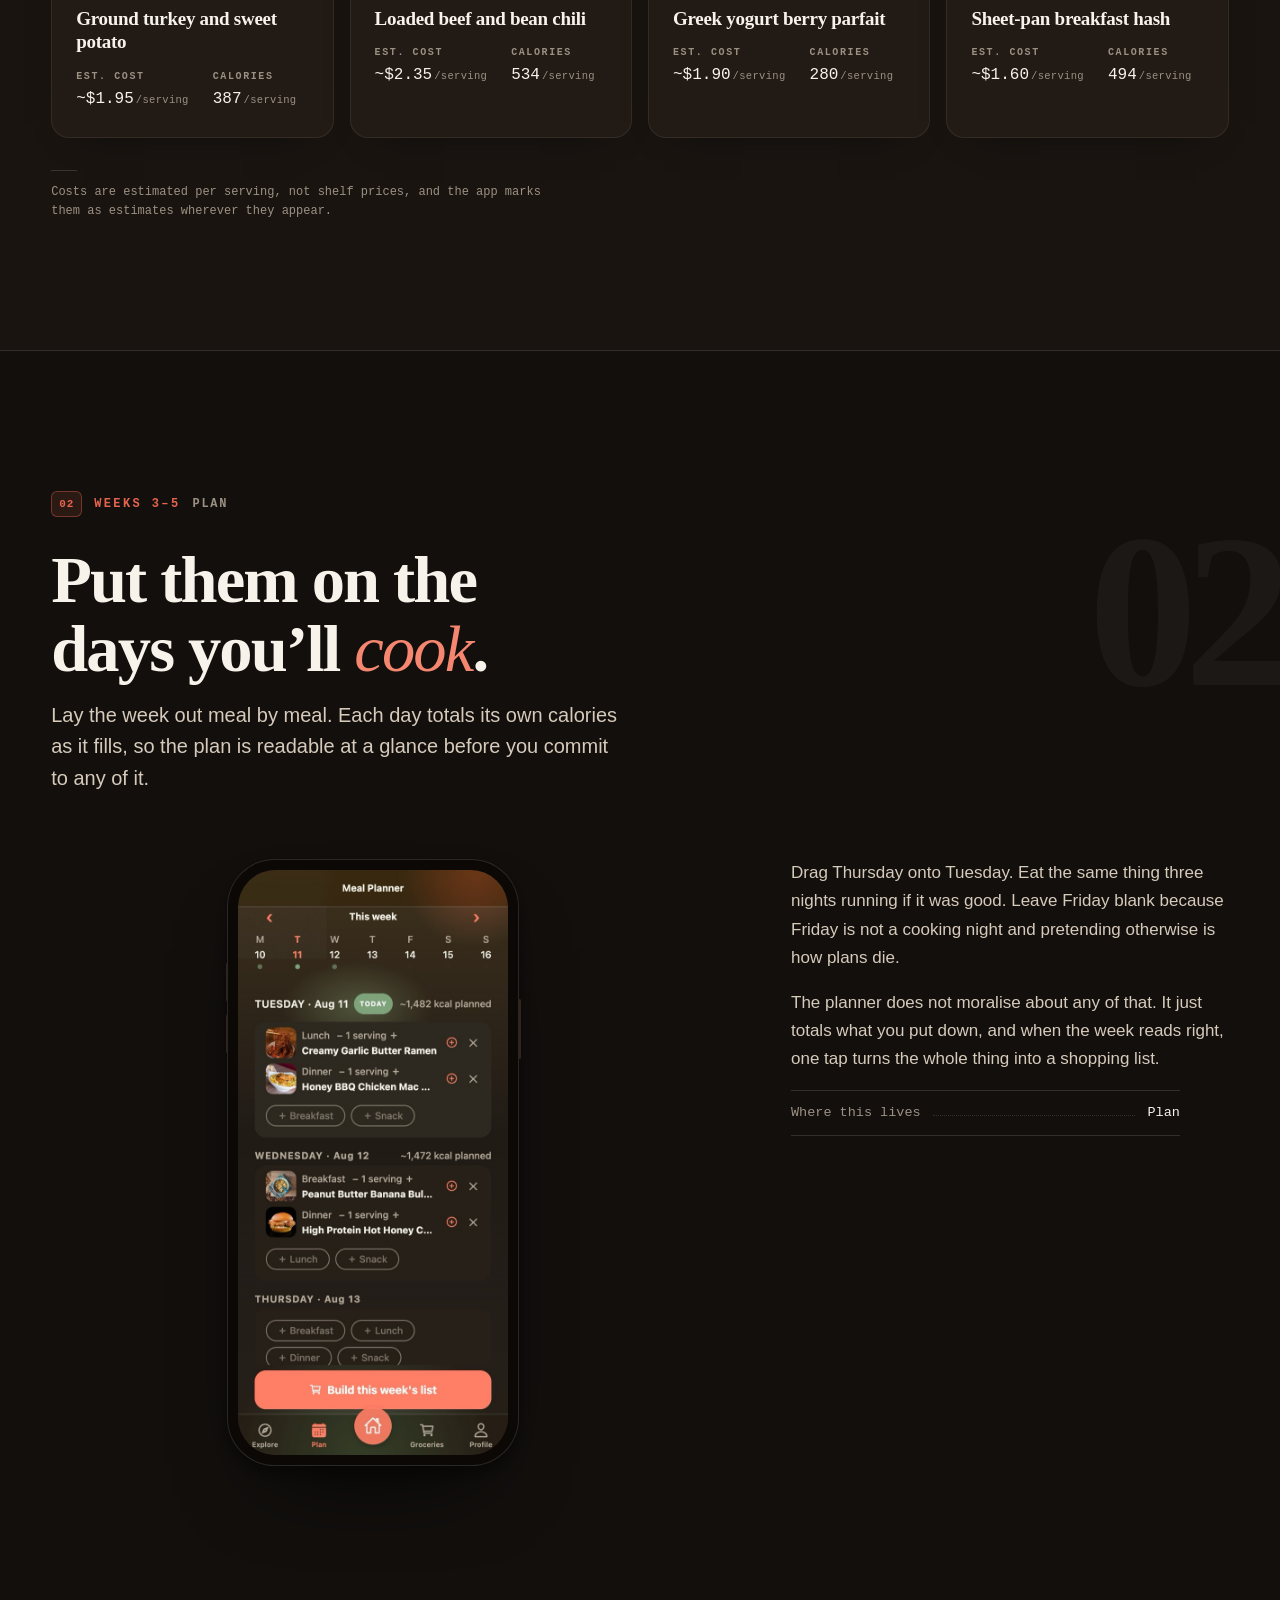
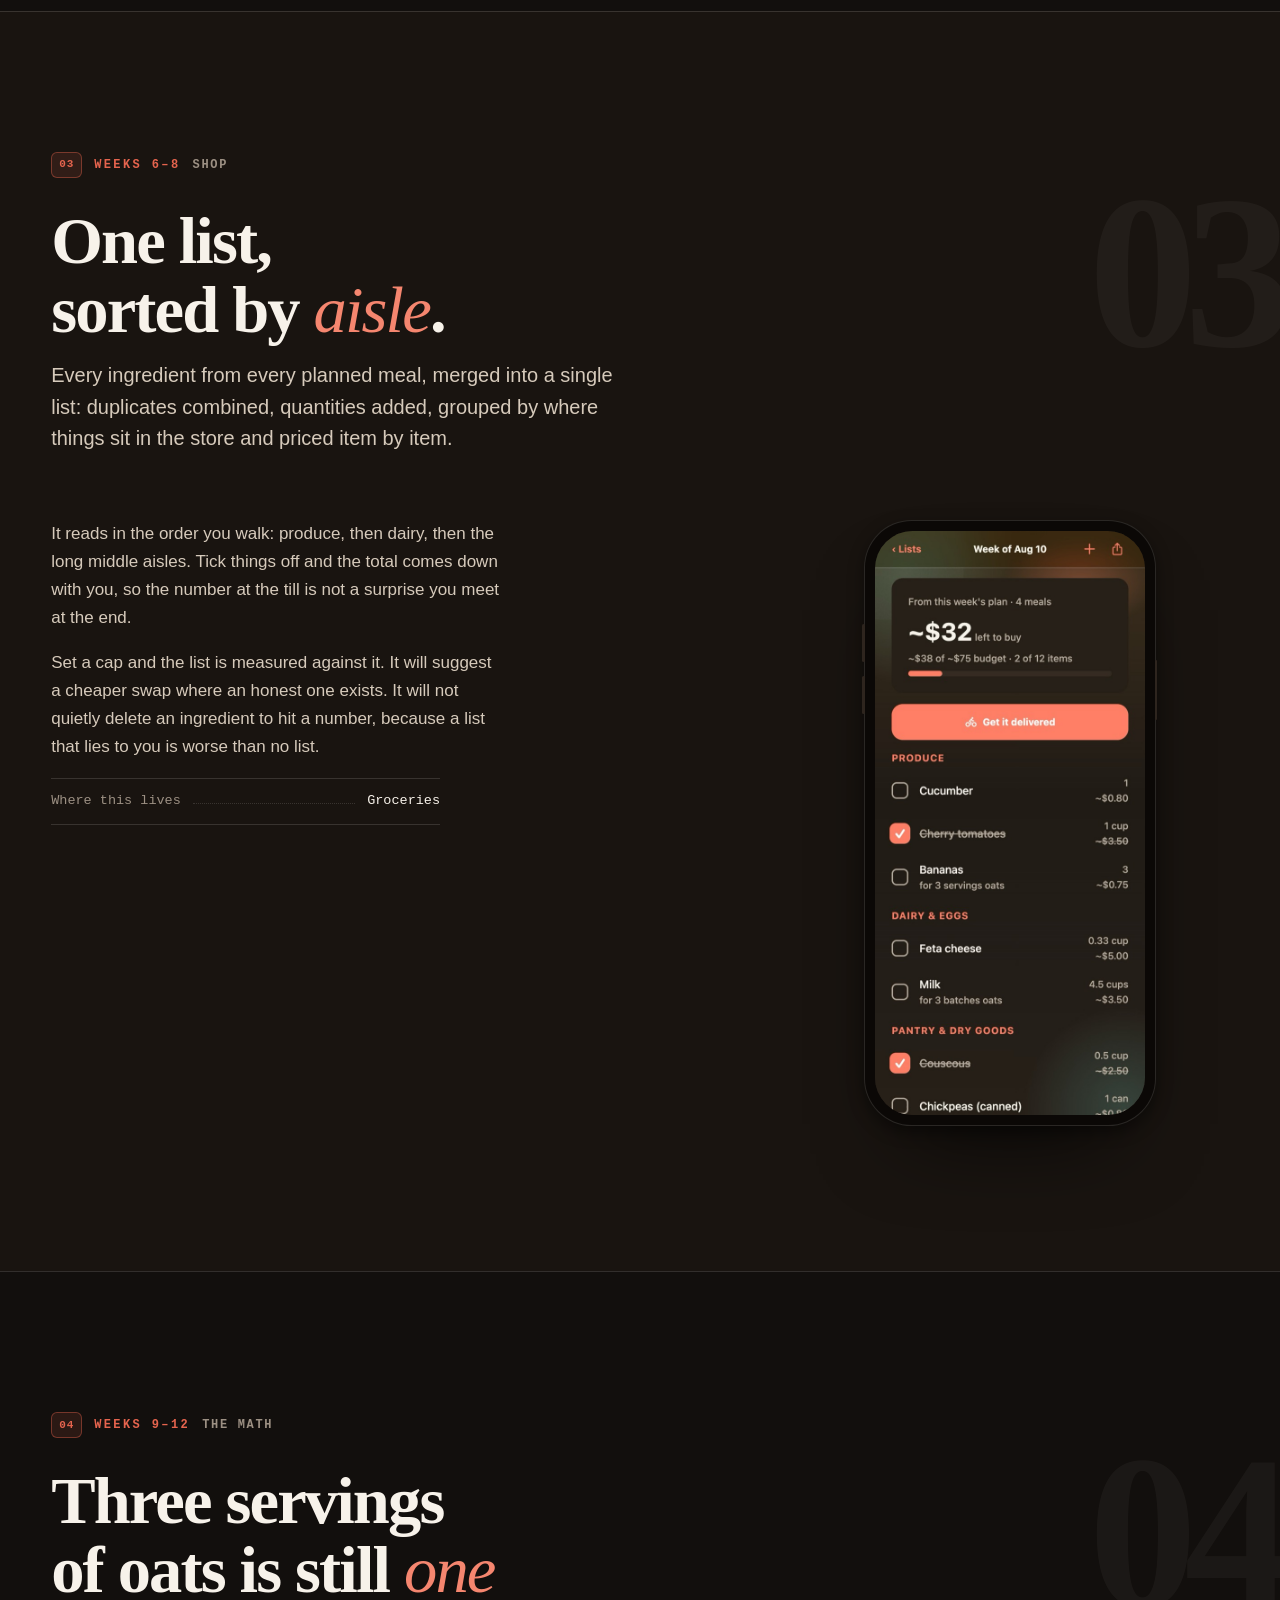
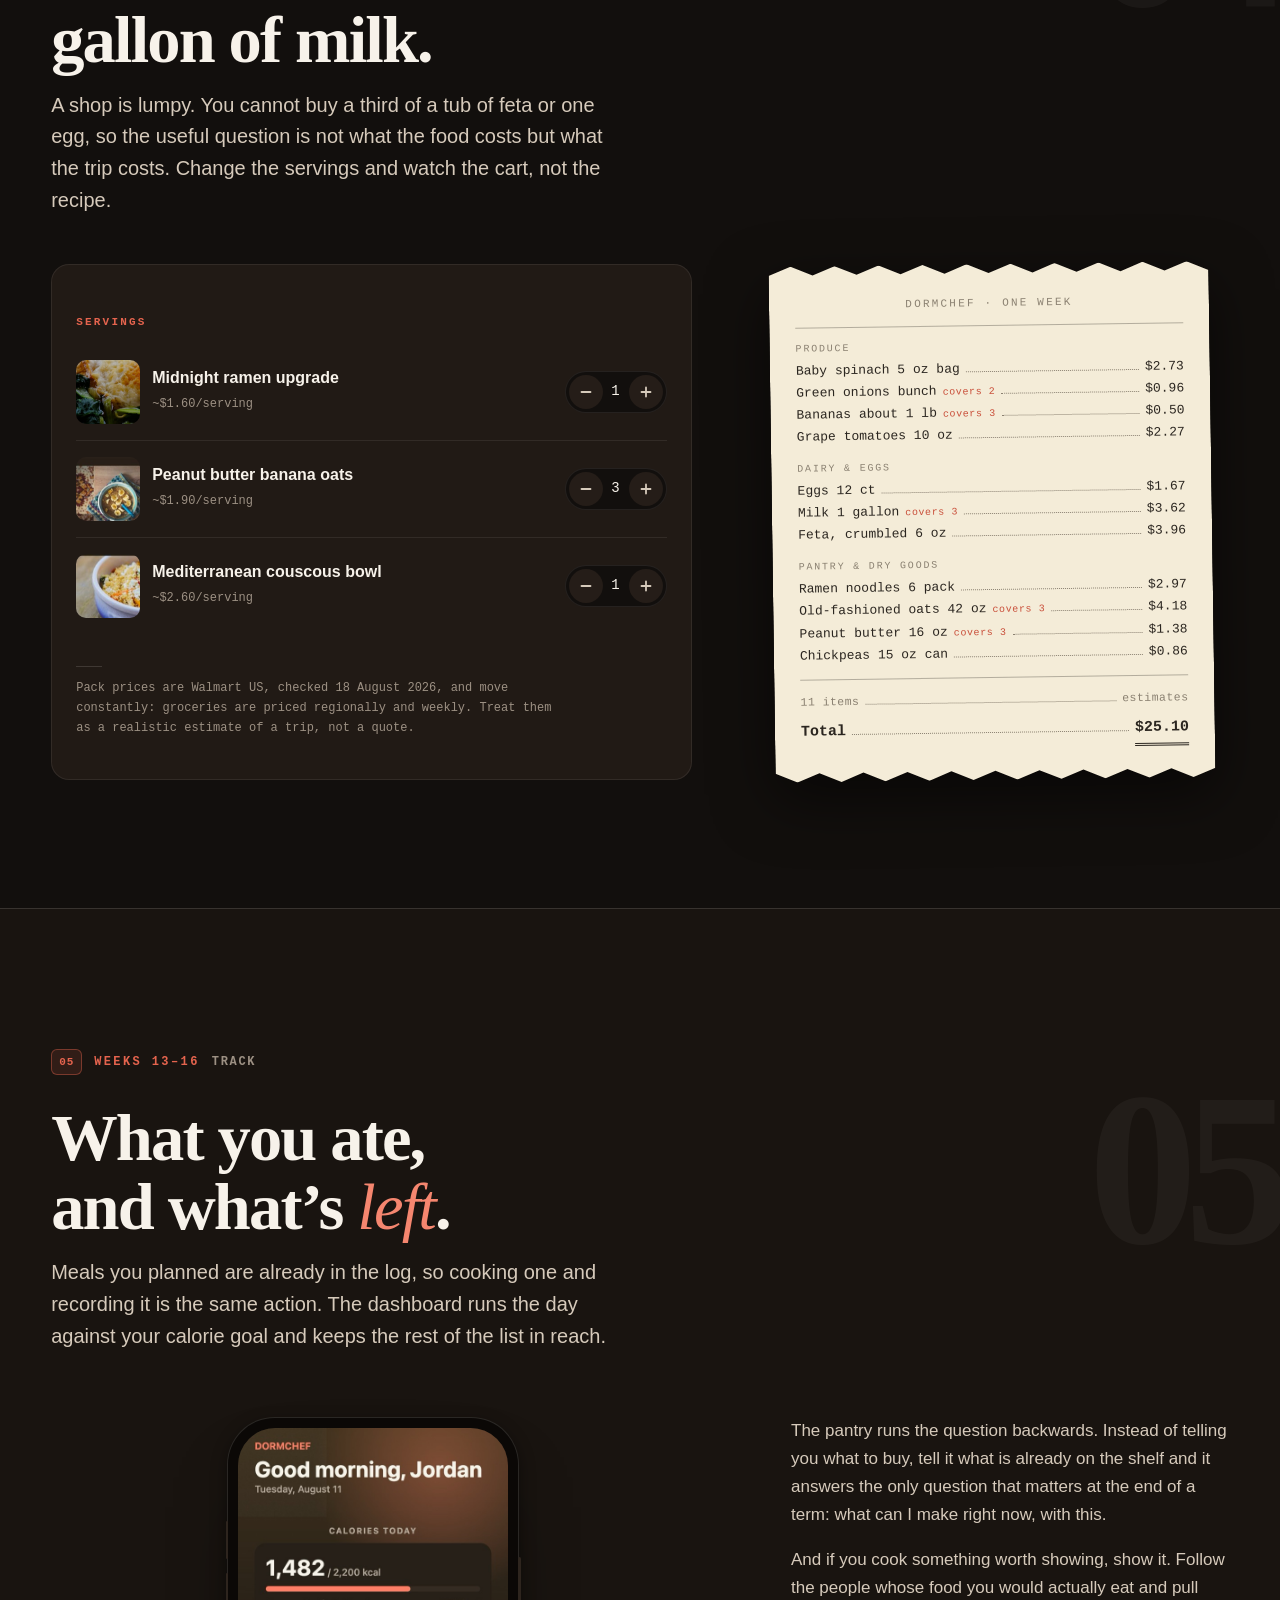
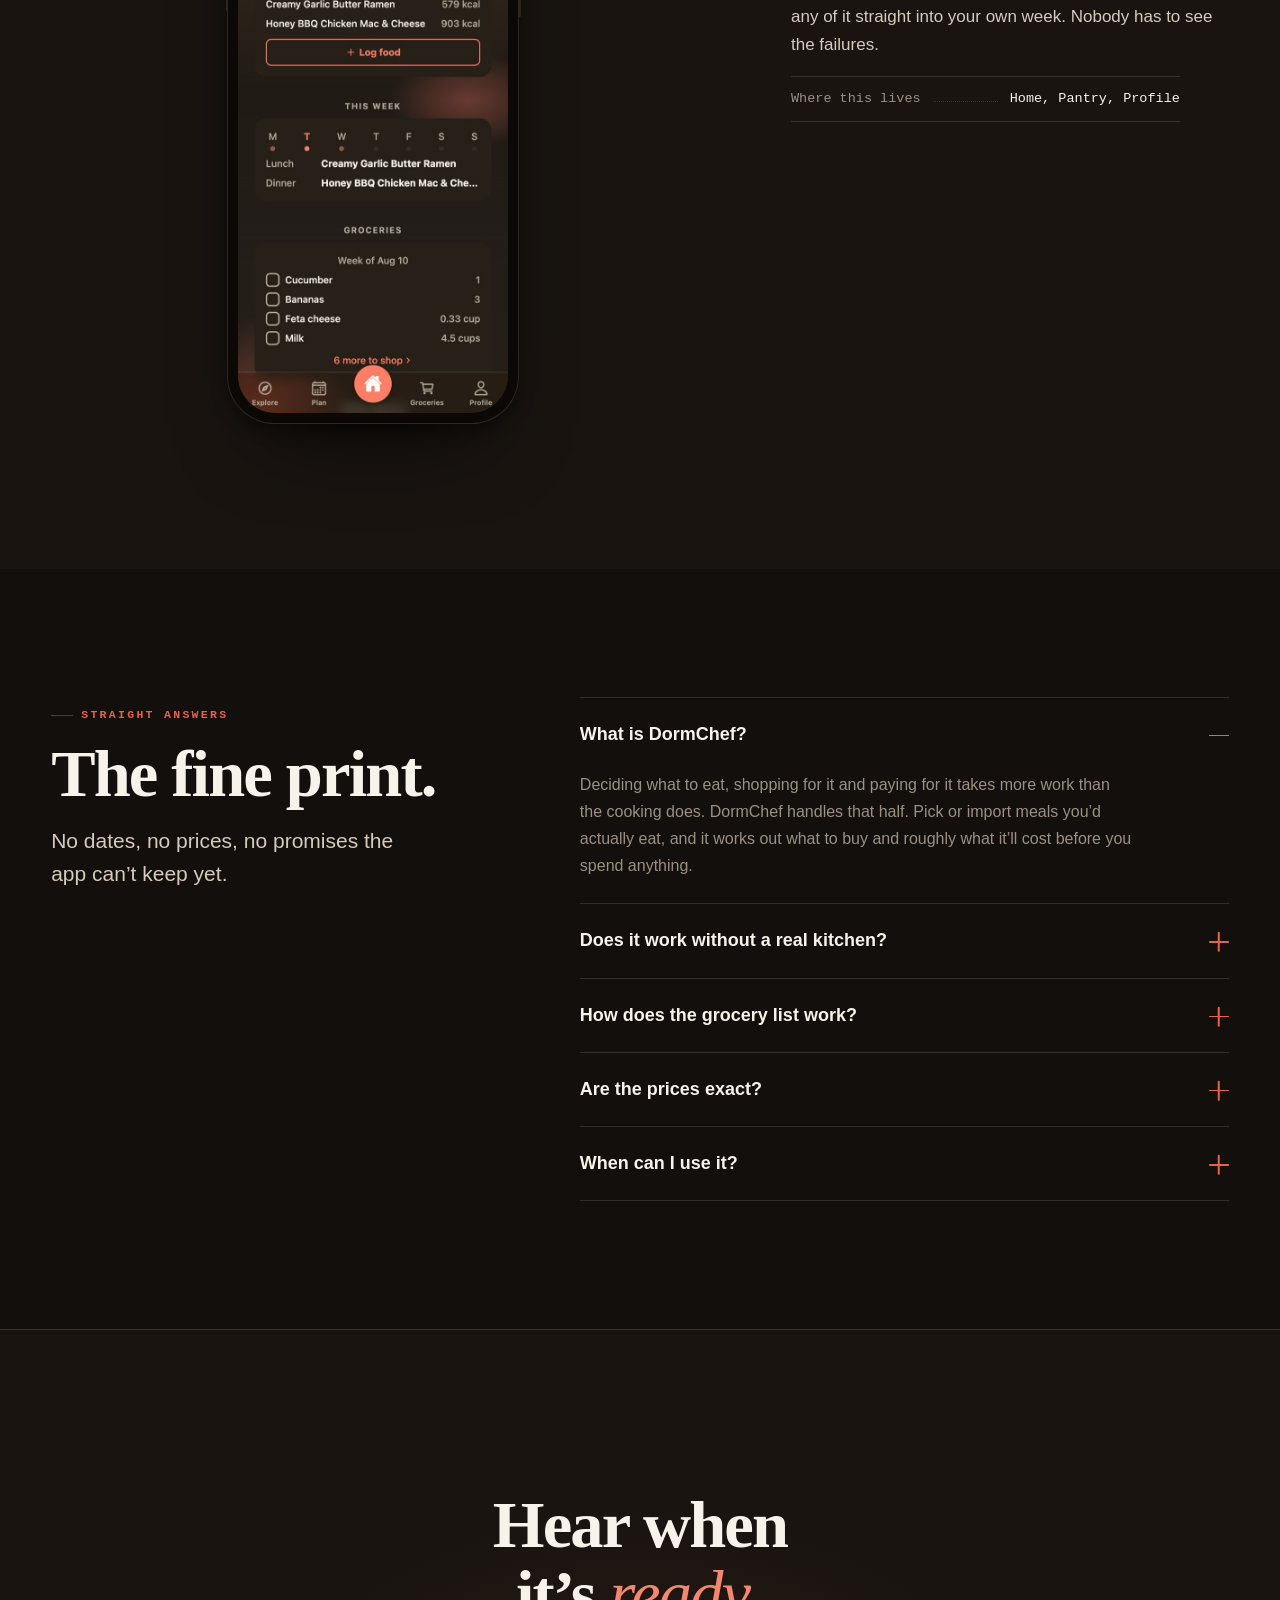
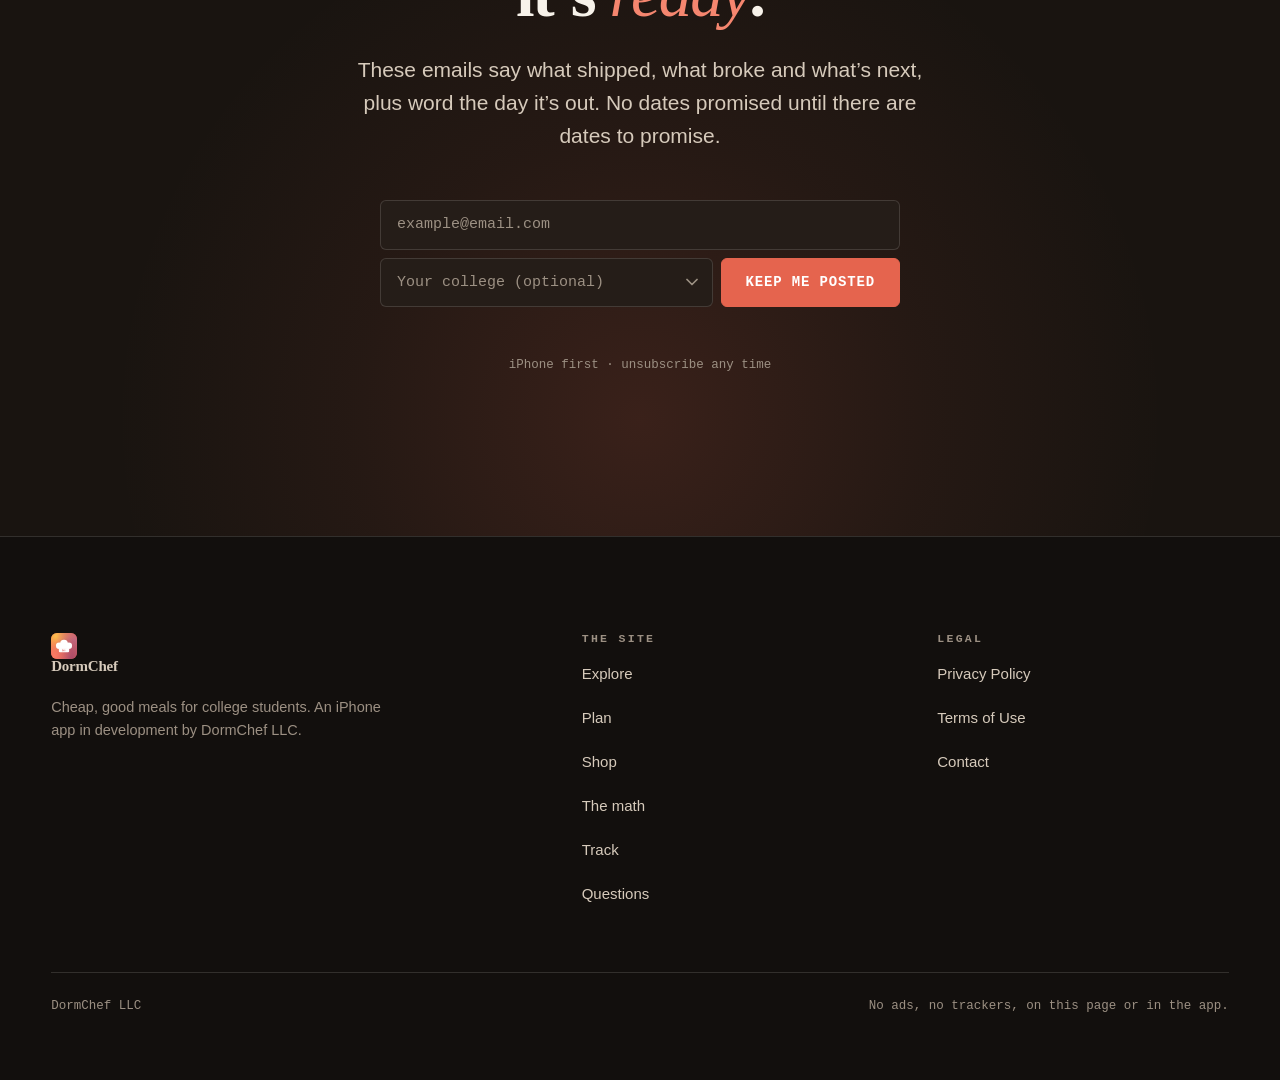
==== commit 2bf60ad1: "Put the DC on the page mark, and add Tampa and Roanoke The masthead and footer marks were shipping w" ====
--- a/index.html
+++ b/index.html
@@ -114,25 +114,32 @@
      Kept as one <symbol> because the masthead and the footer both draw it and
      duplicated gradient ids would be invalid.
 
-     Deliberately WITHOUT the knocked-out DC monogram. The mark drops the
-     monogram below ~85px of rendered width, where its 15-unit stroke lands
-     under ~2px and reads as a smudge; these render at 26px. The favicon keeps
-     the DC because it ships at 192px. Same rule as MONOGRAM_MIN_MARK_PX in
+     Carries the knocked-out DC monogram, the same geometry the mask in
+     assets/images/brand-mark.svg cuts. Note this is the one surface that
+     shows it below the ~85px rule encoded as MONOGRAM_MIN_MARK_PX in
      scripts/make-brand-assets.py and MONOGRAM_MIN_SIZE in toque-mark.tsx --
-     change the geometry in one and you must change it in all three. -->
+     deliberate, so the site wordmark reads as the same badge people will
+     see on the App Store listing. Change this geometry and you must change
+     it in both of those too. -->
 <svg width="0" height="0" aria-hidden="true" focusable="false" style="position:absolute">
   <defs>
     <radialGradient id="dcPool0" cx="0.18" cy="0.12" r="0.75"><stop offset="0" stop-color="#FFC24E" stop-opacity="0.95" /><stop offset="1" stop-color="#FFC24E" stop-opacity="0" /></radialGradient>
     <radialGradient id="dcPool1" cx="0.9" cy="0.28" r="0.7"><stop offset="0" stop-color="#C06A85" stop-opacity="0.9" /><stop offset="1" stop-color="#C06A85" stop-opacity="0" /></radialGradient>
     <radialGradient id="dcPool2" cx="0.72" cy="0.95" r="0.8"><stop offset="0" stop-color="#9B4470" stop-opacity="0.85" /><stop offset="1" stop-color="#9B4470" stop-opacity="0" /></radialGradient>
     <radialGradient id="dcPool3" cx="0.12" cy="0.88" r="0.7"><stop offset="0" stop-color="#FF7E66" stop-opacity="0.9" /><stop offset="1" stop-color="#FF7E66" stop-opacity="0" /></radialGradient>
+    <mask id="dcMonogram" maskUnits="userSpaceOnUse" x="0" y="0" width="1024" height="1024">
+      <rect width="1024" height="1024" fill="#FFFFFF" />
+      <path d="M444 653H466A33 33 0 0 1 466 719H444Z" fill="#000000" />
+      <path d="M459 668H466A18 18 0 0 1 466 704H459Z" fill="#FFFFFF" />
+      <path d="M566 669.6A25.5 25.5 0 1 0 566 702.4" fill="none" stroke="#000000" stroke-width="15" />
+    </mask>
     <symbol id="dc-mark" viewBox="0 0 1024 1024">
       <rect width="1024" height="1024" fill="#E5644E" />
       <rect width="1024" height="1024" fill="url(#dcPool0)" />
       <rect width="1024" height="1024" fill="url(#dcPool1)" />
       <rect width="1024" height="1024" fill="url(#dcPool2)" />
       <rect width="1024" height="1024" fill="url(#dcPool3)" />
-      <g fill="#FFFFFF">
+      <g fill="#FFFFFF" mask="url(#dcMonogram)">
         <circle cx="323.6" cy="505" r="129.1" />
         <circle cx="512" cy="417.8" r="153.5" />
         <circle cx="700.4" cy="505" r="129.1" />
@@ -802,6 +809,7 @@
       'Florida Atlantic University', 'Florida A&M University', 'University of North Florida',
       'University of West Florida', 'Florida Gulf Coast University',
       'Florida Polytechnic University', 'New College of Florida', 'University of Miami',
+      'University of Tampa',
       'Nova Southeastern University', 'Stetson University', 'Rollins College',
       'Embry-Riddle Aeronautical University', 'Florida Institute of Technology',
       'Jacksonville University', 'Barry University', 'Lynn University',
@@ -973,7 +981,8 @@
     ]],
     ['Virginia', [
       'Virginia Tech', 'University of Virginia', 'George Mason University',
-      'Virginia Commonwealth University', 'James Madison University', 'Old Dominion University'
+      'Virginia Commonwealth University', 'James Madison University', 'Old Dominion University',
+      'Roanoke College'
     ]],
     ['Washington', [
       'University of Washington', 'Washington State University',
@@ -1063,12 +1072,16 @@
   }
 
   /* Ranked, best tier first:
-       0. the name starts with what was typed        ("flor" -> Florida State)
-       1. the acronym IS what was typed              ("ucf"  -> U of Central FL)
+       0. the acronym IS what was typed              ("ucf"  -> U of Central FL)
+       1. the name starts with what was typed        ("flor" -> Florida State)
        2. a nickname matches                         ("bama" -> U of Alabama)
        3. a word inside the name starts with it      ("miami"-> U of Miami)
        4. the acronym starts with it                 ("unc"  -> UNC Charlotte)
        5. it appears anywhere, state included        ("ohio" -> Kent State)
+     An exact acronym outranks a name that merely begins with the same
+     letters: "ut" means University of Tampa, not the three Utah schools whose
+     names happen to start u-t. Whole-string acronym equality is specific
+     enough to trust over a prefix.
      List order is preserved inside every tier, so Florida stays on top. */
   function search(q) {
     var n = norm(q);
@@ -1079,8 +1092,8 @@
       var sc = SCHOOLS[i];
       var name = norm(sc.name);
       var at = name.indexOf(n);
-      if (at === 0) tiers[0].push(sc);
-      else if (sc.acr === squashed) tiers[1].push(sc);
+      if (sc.acr === squashed) tiers[0].push(sc);
+      else if (at === 0) tiers[1].push(sc);
       else if (sc.alias && (sc.alias + ' ').indexOf(n + ' ') > -1) tiers[2].push(sc);
       else if (at > 0 && name.charAt(at - 1) === ' ') tiers[3].push(sc);
       else if (squashed.length > 1 && sc.acr.indexOf(squashed) === 0) tiers[4].push(sc);
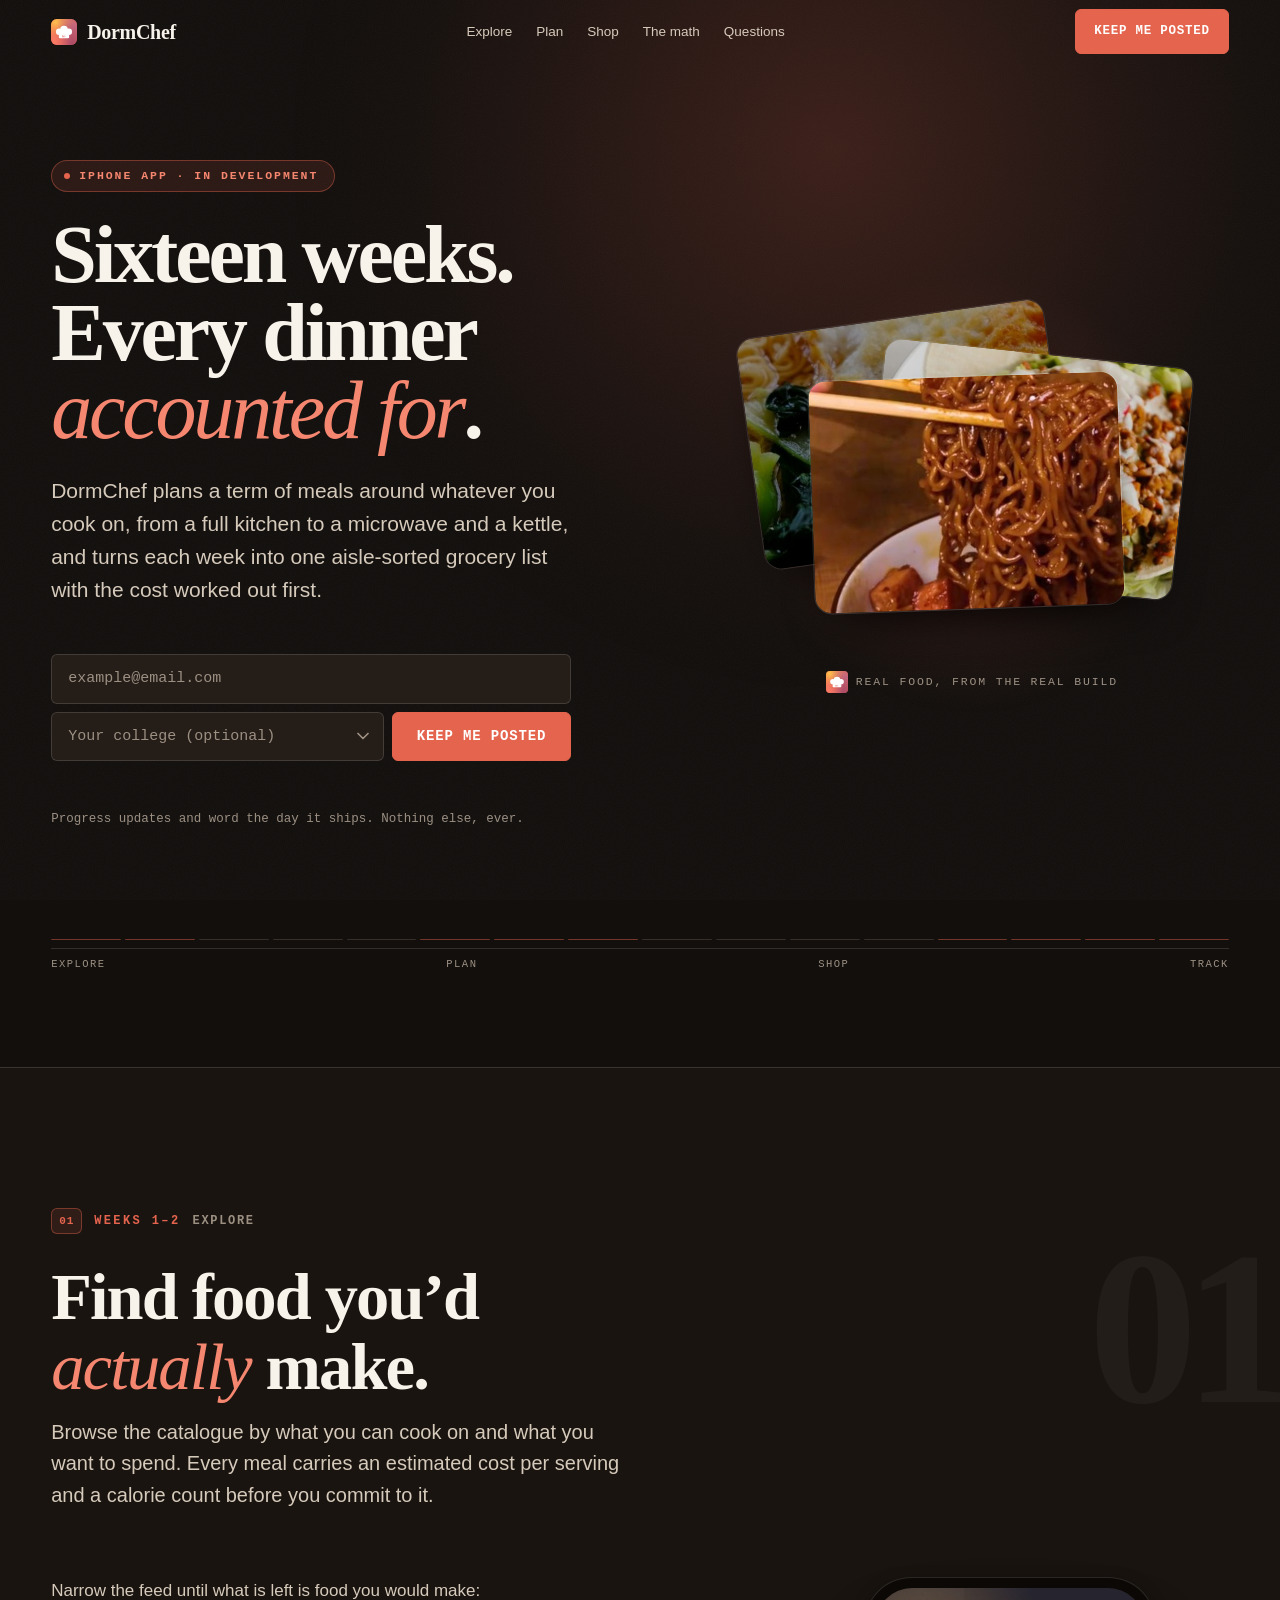
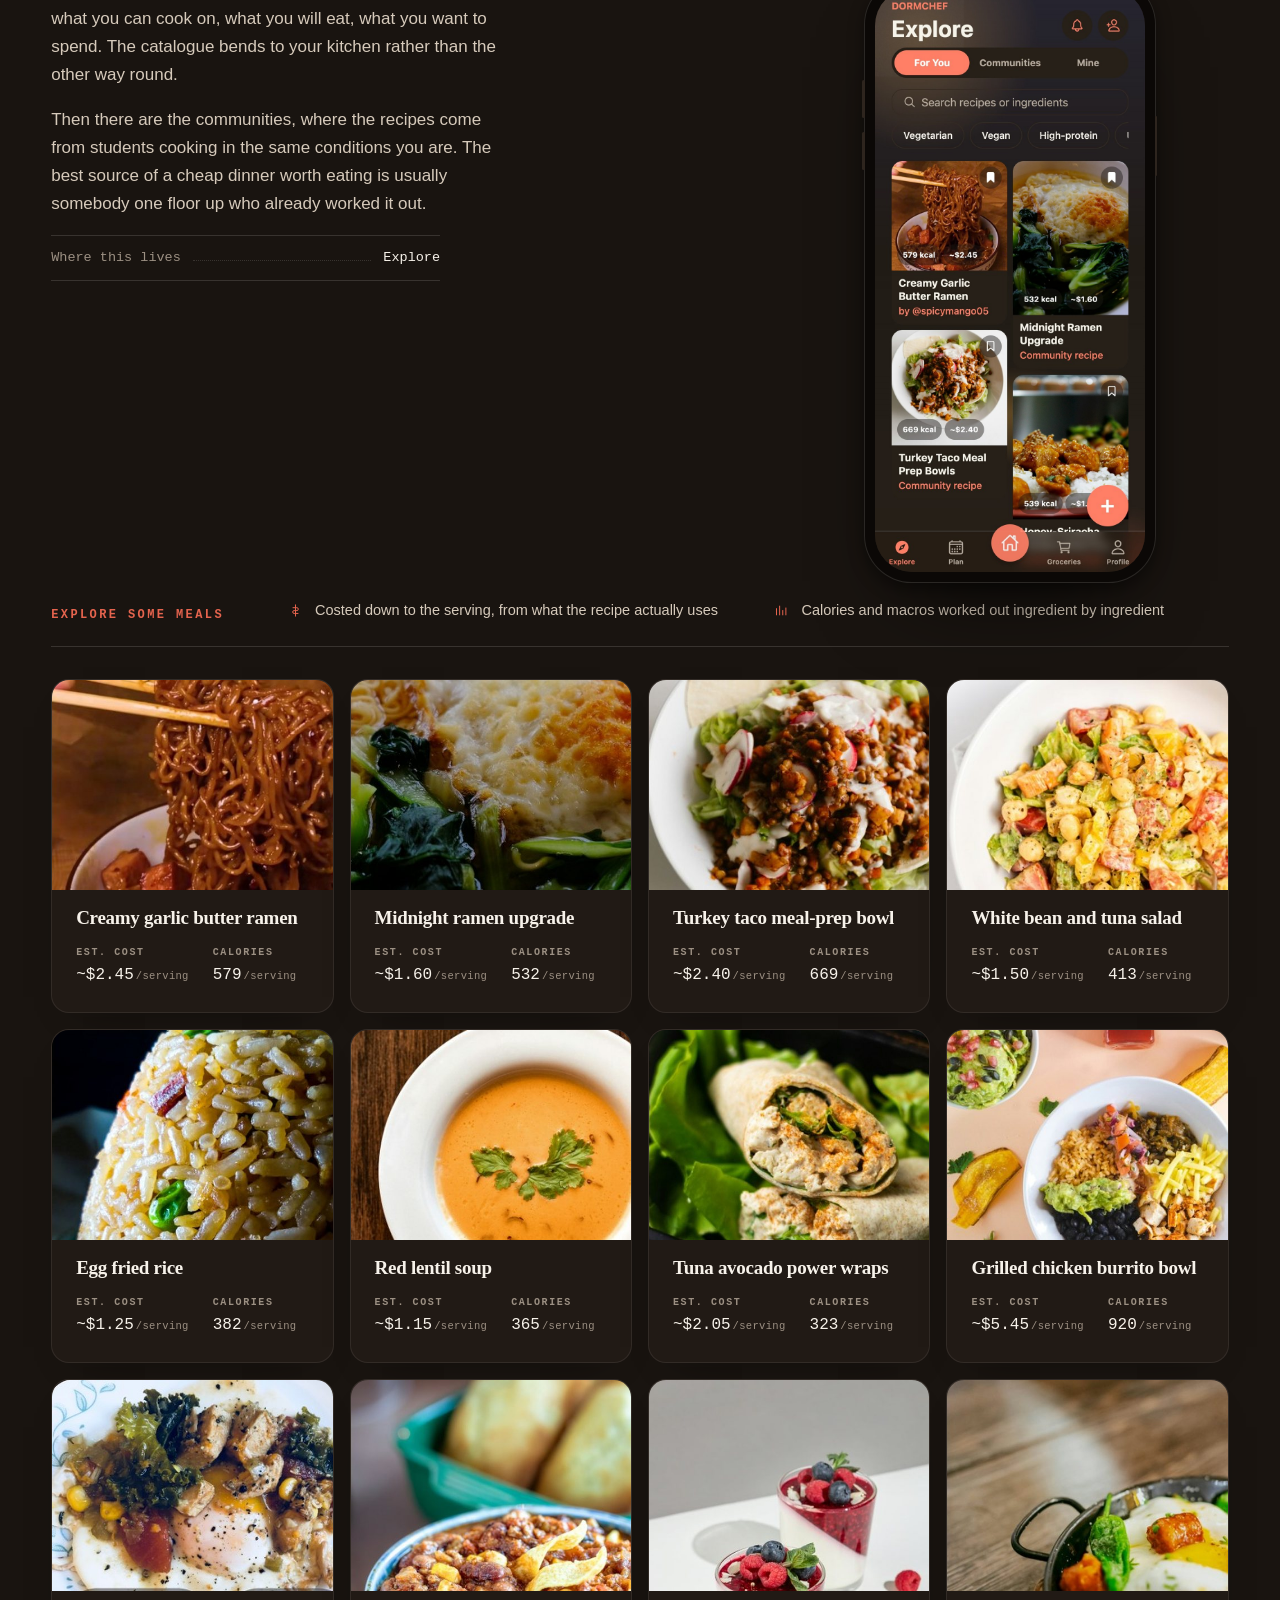
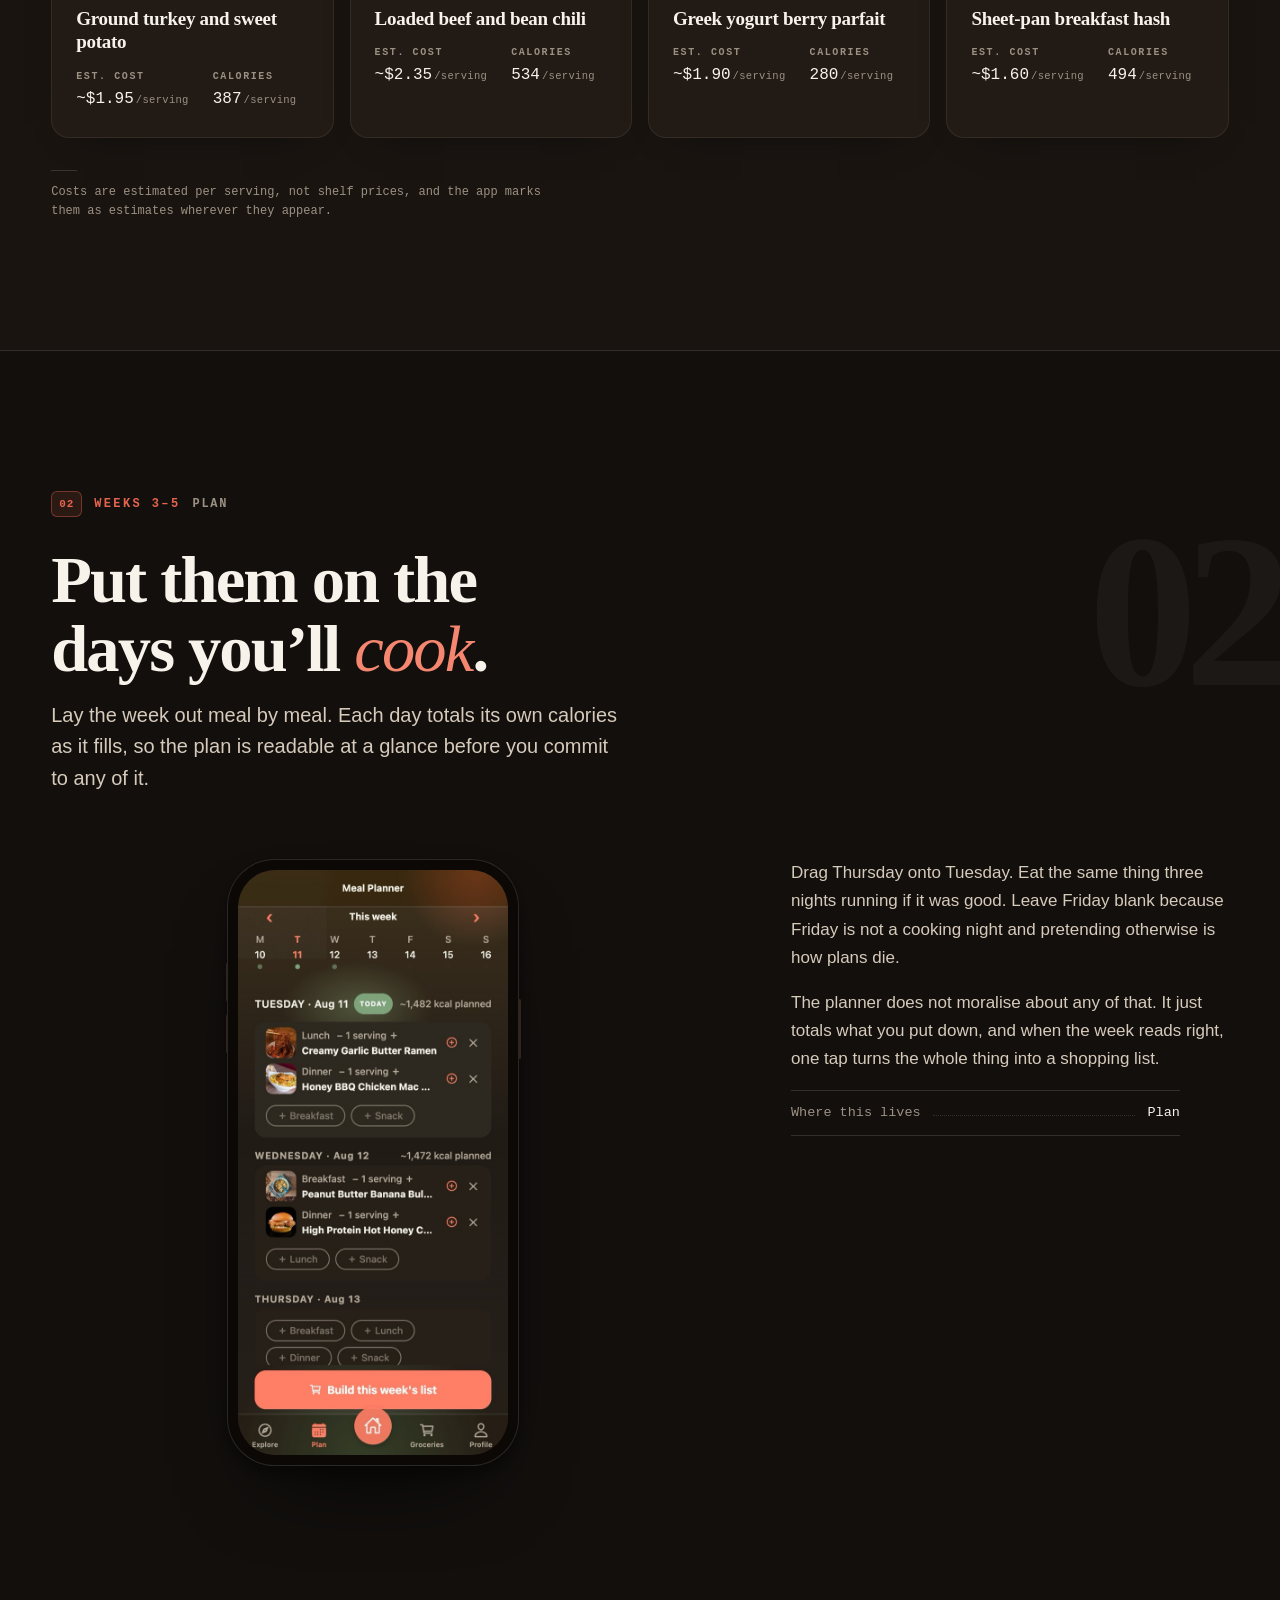
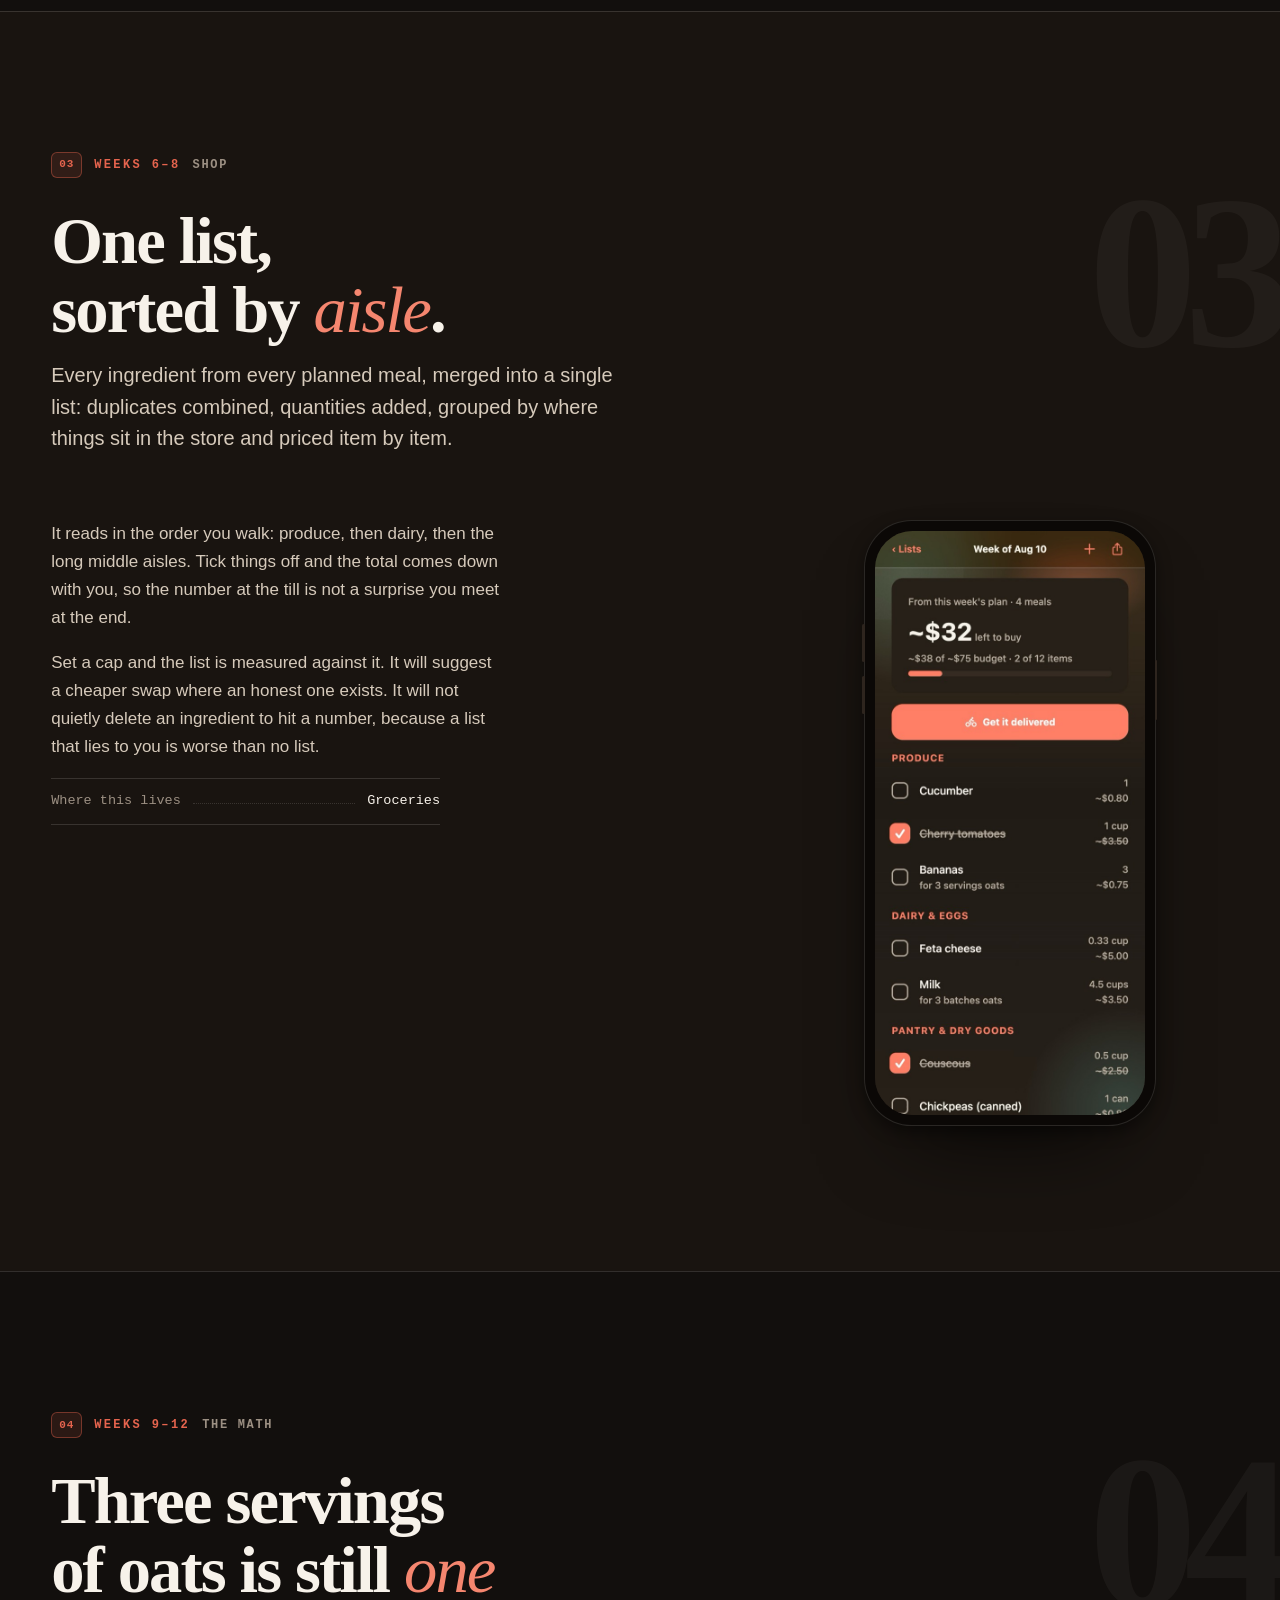
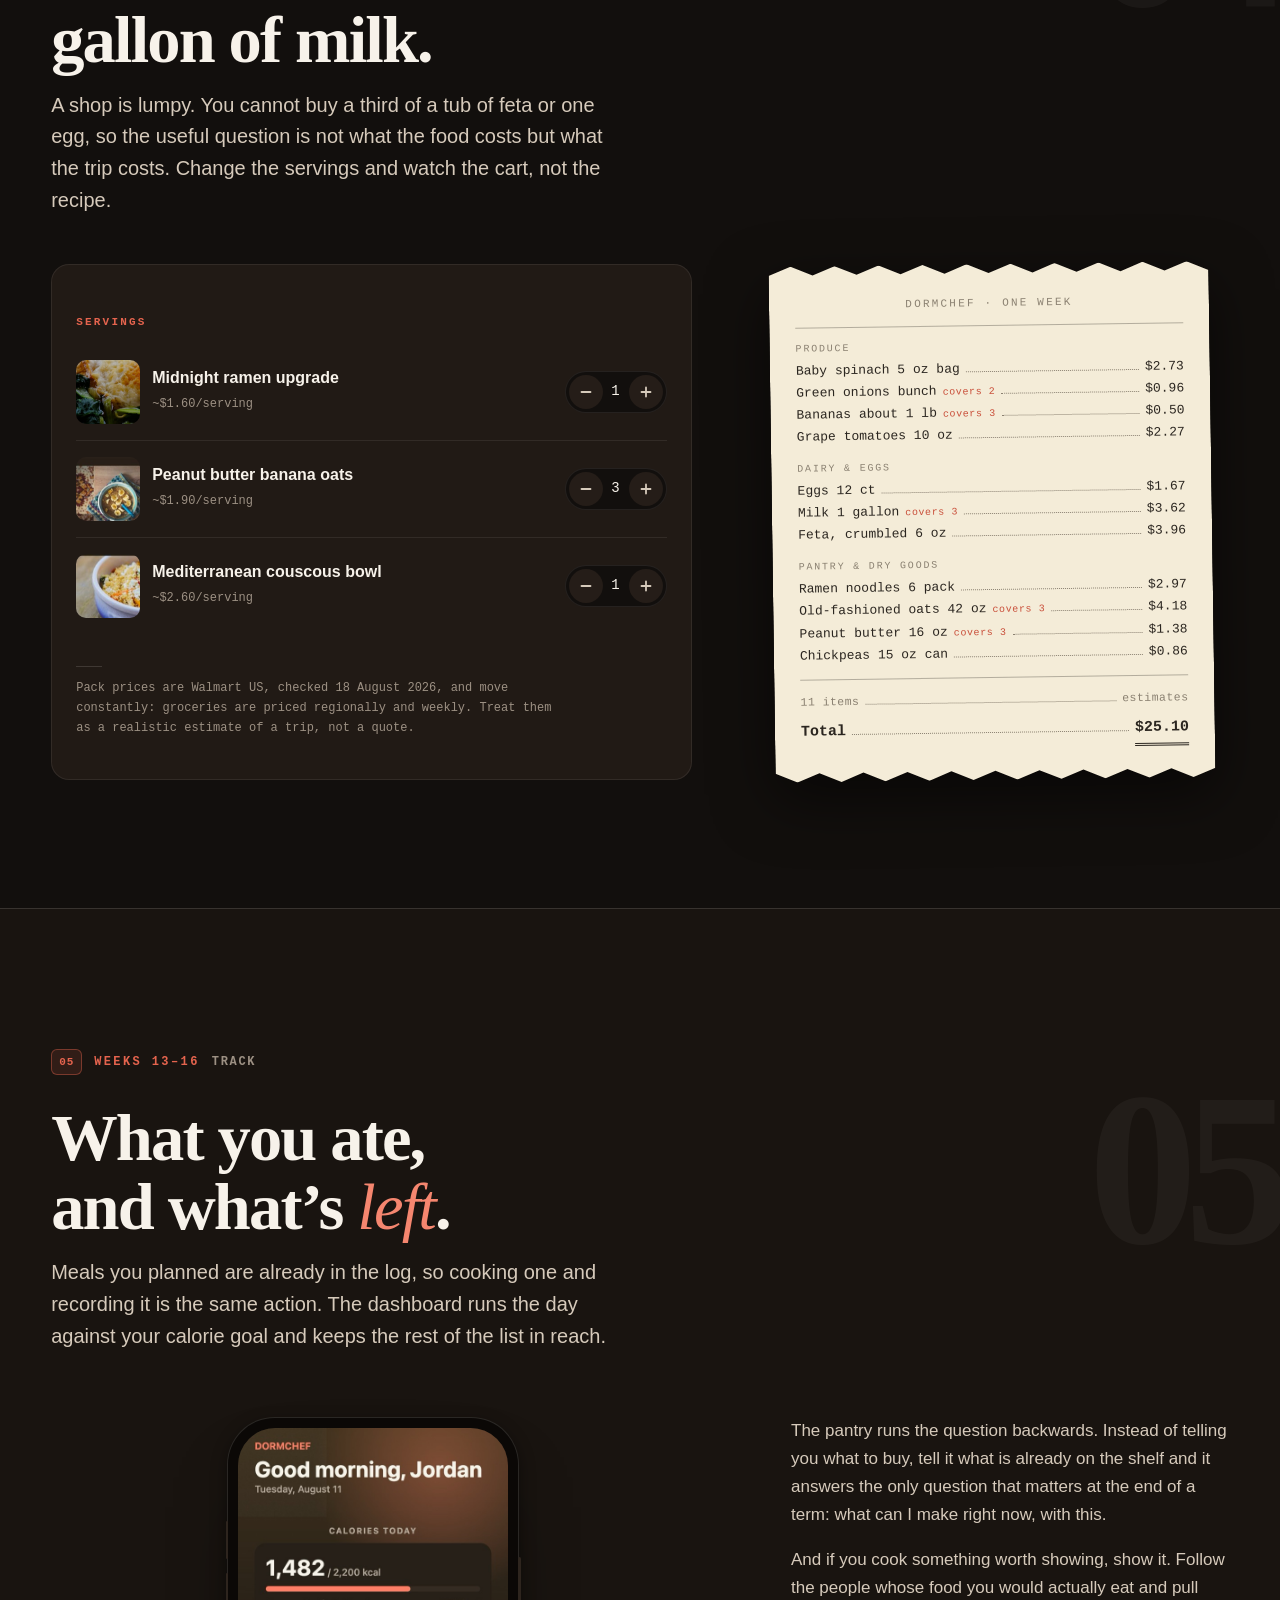
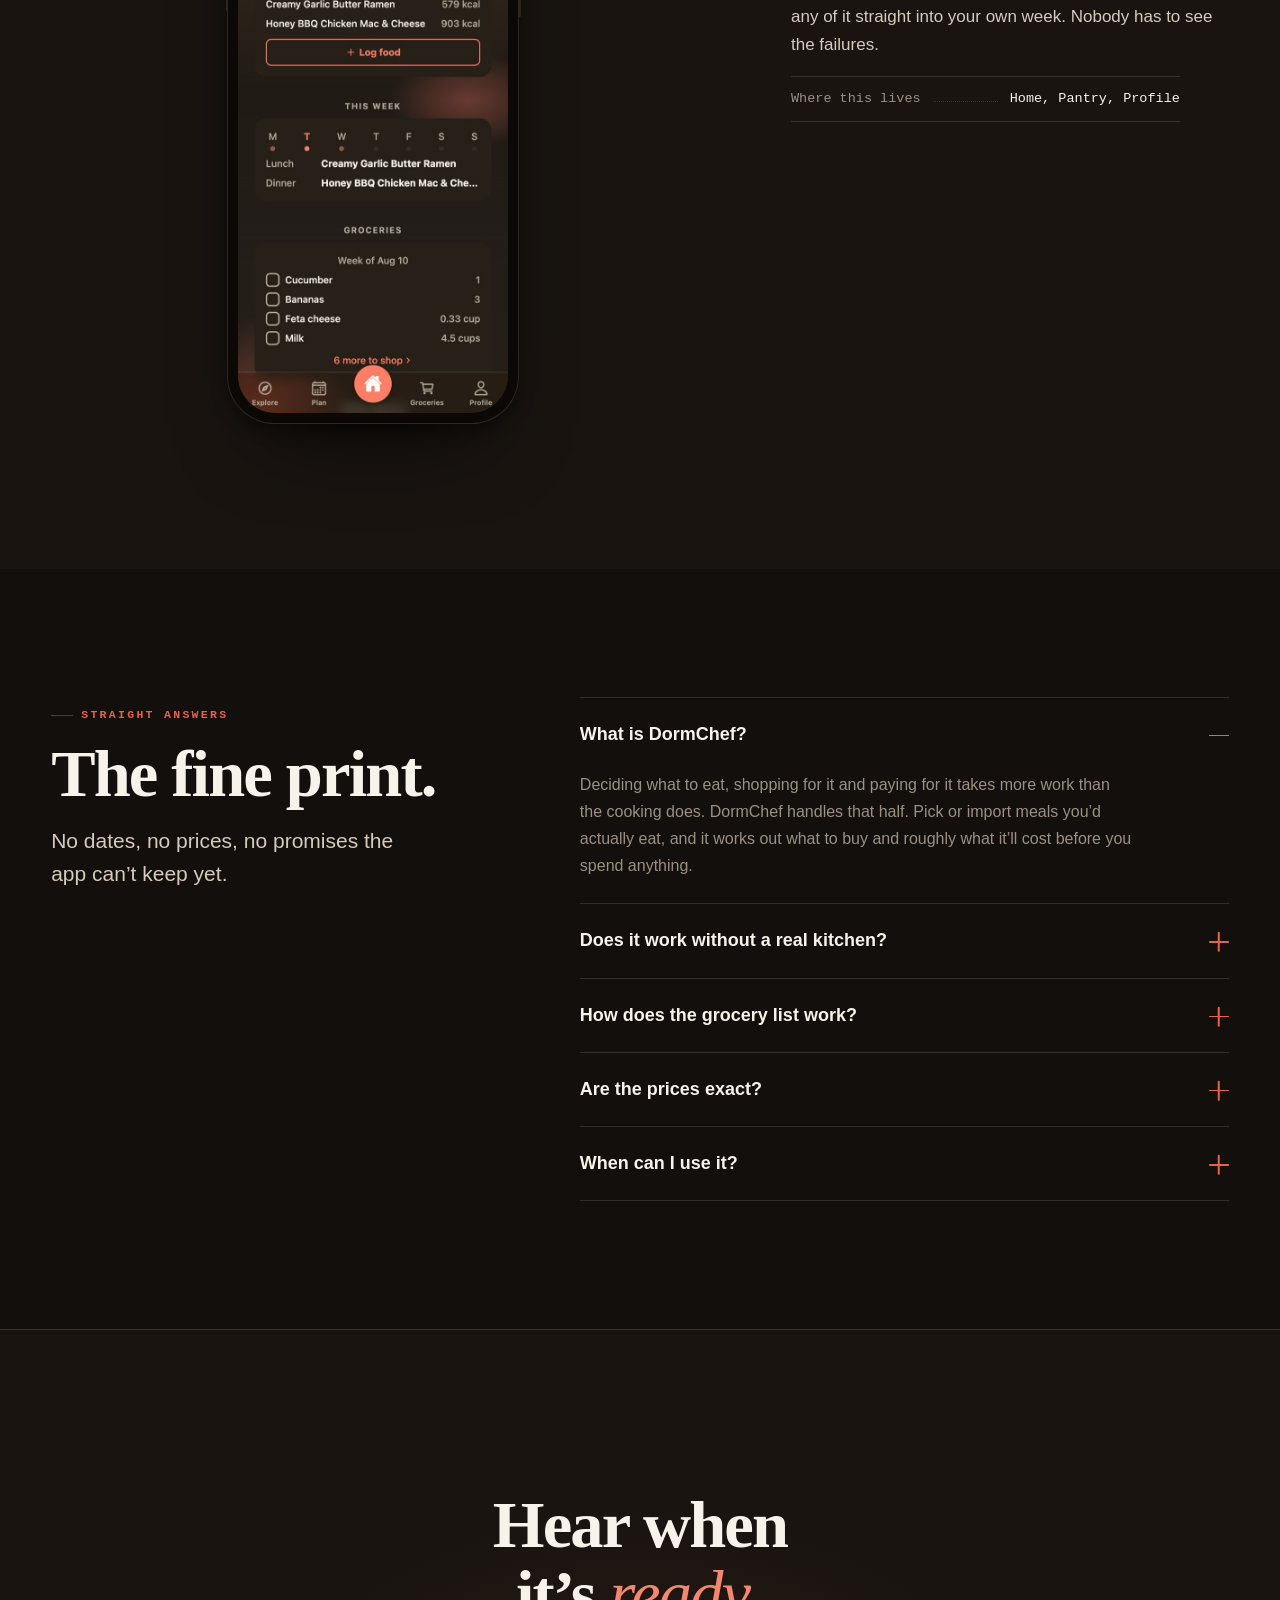
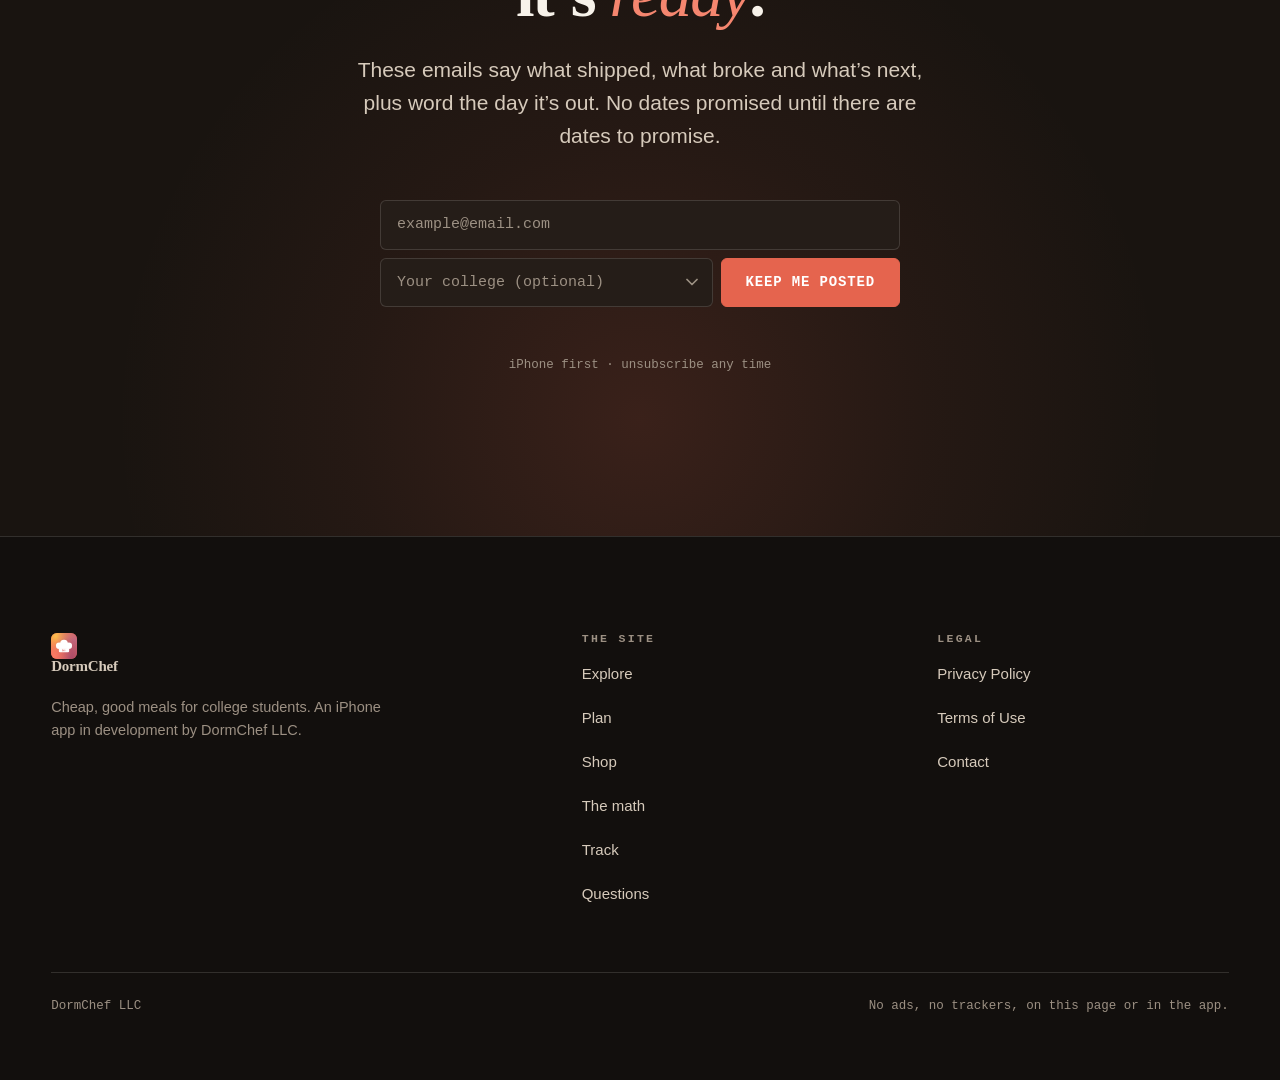
==== commit 54b2363d: "Replace the last old mark, under the hero deck The "Real food, from the real build" credit under the" ====
--- a/index.html
+++ b/index.html
@@ -239,7 +239,7 @@
           <figure class="deck-card deck-card--front"><img src="shots/meals/ramen.jpg" alt="" width="400" height="300" fetchpriority="high" /></figure>
         </div>
         <p class="deck-mark">
-          <svg width="22" height="22" viewBox="0 0 24 24"><rect width="24" height="24" rx="3" fill="#e5644e"/><path d="M7.4 15.4c-1.7-.5-2.9-2-2.9-3.8 0-2.2 1.7-3.9 3.7-3.9.3 0 .6 0 .9.1C9.6 6.1 10.7 5.2 12 5.2s2.4.9 2.9 2.6c.3-.1.6-.1.9-.1 2 0 3.7 1.7 3.7 3.9 0 1.8-1.2 3.3-2.9 3.8v.7H7.4z" fill="#fff"/><rect x="7.4" y="17.1" width="9.2" height="2.4" rx=".6" fill="#fff"/></svg>
+          <svg class="mark" width="22" height="22" aria-hidden="true"><use href="#dc-mark" /></svg>
           Real food, from the real build
         </p>
       </aside>
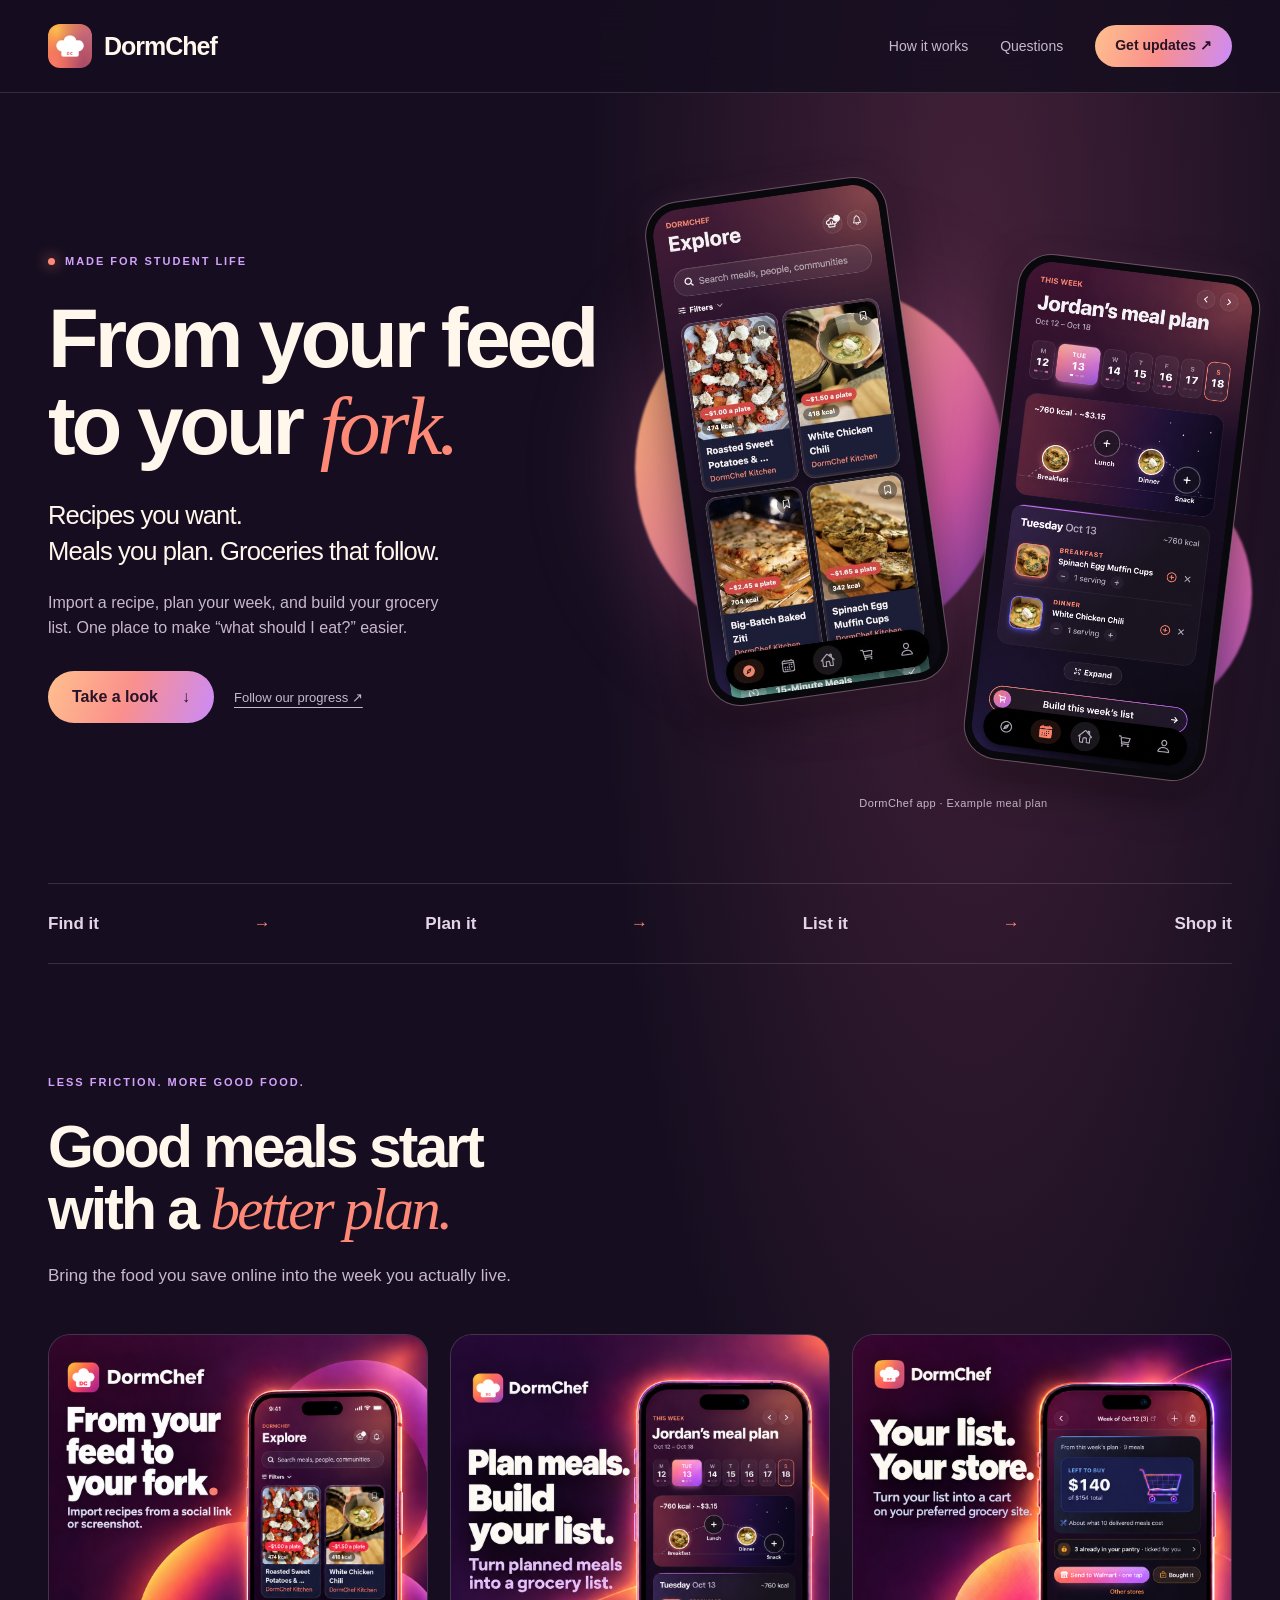
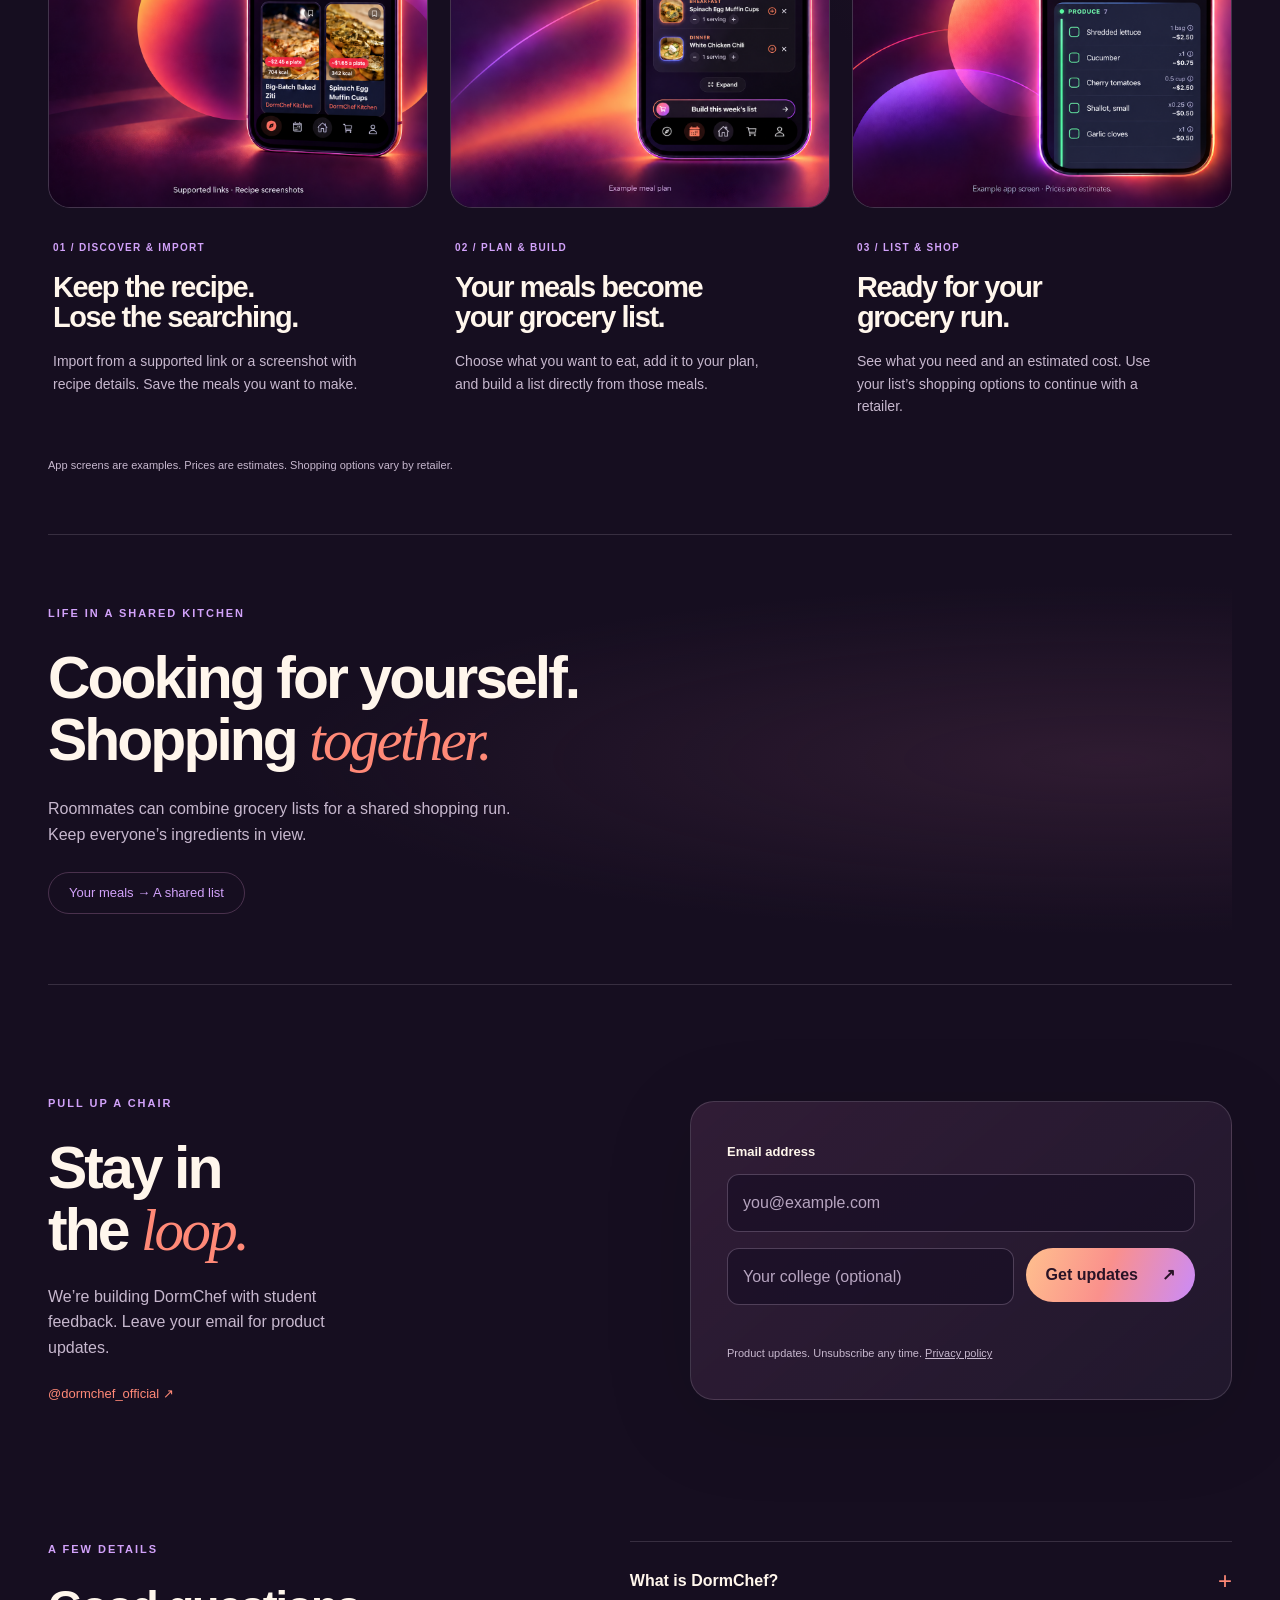
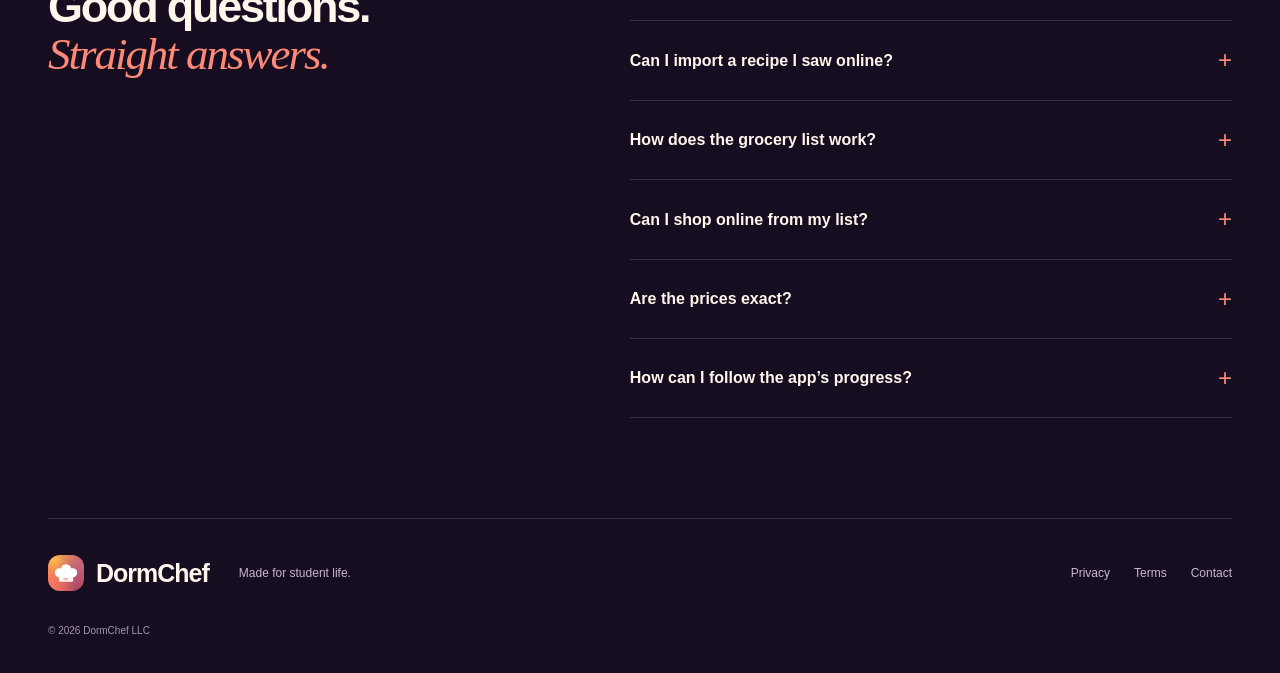
==== commit 03d8c6fd: "Refresh DormChef website with approved phone graphics and Jordan meal plan" ====
--- a/index.html
+++ b/index.html
@@ -1,1742 +1,29 @@
 <!doctype html>
-<html lang="en">
-<head>
-<meta charset="utf-8" />
-<meta name="viewport" content="width=device-width, initial-scale=1" />
-
-<!-- The <title> and the H1 differ on purpose. Search ranks the title, so the
-     title carries the keywords; the H1 is what a human reads after tapping the
-     Instagram bio link. Competitor titles (ReciMe, Mealime, Grocery AI,
-     Crouton, checked 2026-08-17) contain no keyword for college, student,
-     dorm, budget, cost or aisle, so that phrase space is uncontested and the
-     title claims it. Don't "fix" these into matching. -->
-<title>DormChef: see what your groceries cost before the store</title>
-<meta name="description" content="Meal planner for college students. Plan the week, get one aisle-sorted grocery list, and see the estimated total before you spend a dollar. In development." />
-<link rel="canonical" href="https://dormchefllc.com/" />
-
-<!-- Link previews. og:image must be an absolute URL: scrapers don't resolve
-     relative paths. Rebuild with scripts/make-og-card.py. -->
-<meta property="og:title" content="Sixteen weeks. Every dinner accounted for." />
-<meta property="og:description" content="A term of meals planned around whatever you cook on, turned into one aisle-sorted grocery list with the cost worked out first. In development." />
-<meta property="og:type" content="website" />
-<meta property="og:url" content="https://dormchefllc.com/" />
-<meta property="og:image" content="https://dormchefllc.com/og.jpg" />
-<meta property="og:image:width" content="1200" />
-<meta property="og:image:height" content="630" />
-<meta property="og:image:alt" content="Sixteen weeks, every dinner accounted for, beside the DormChef Explore feed showing student recipes with calories and cost per serving." />
-<meta property="og:site_name" content="DormChef" />
-<meta name="twitter:card" content="summary_large_image" />
-<meta name="theme-color" content="#120f0d" />
-
-<!-- Marks scripting as available BEFORE the stylesheet loads. The scroll
-     reveals hide their targets with CSS, so that rule has to be conditional on
-     JS actually running: without this the whole page is opacity:0 for anyone
-     with scripting off, and no amount of failsafe inside a script that never
-     runs can help. -->
-<script>document.documentElement.className += ' js';</script>
-
-<link rel="icon" href="favicon.png" />
-<!-- Versioned on purpose. The CDN sends cache-control: max-age=14400, so an
-     edge that cached the old stylesheet keeps serving it for four hours after
-     a deploy, and a hard reload does not help because the staleness is at the
-     edge rather than in the browser. Changing the URL is the only reliable
-     way to retire it. Bump this whenever landing.css changes. -->
-<link rel="stylesheet" href="landing.css?v=4" />
-
-<!-- Structured data for search and answer engines. Claims mirror the visible
-     page exactly: in development, no dates, no prices, no counts. The FAQ
-     below is mirrored here; edit both or neither. Question wording is
-     brand-expanded on purpose ("Does DormChef work..." vs the page's "Does it
-     work...") because answer engines quote the question. -->
-<script type="application/ld+json">
-{
-  "@context": "https://schema.org",
-  "@graph": [
-    {
-      "@type": "Organization",
-      "@id": "https://dormchefllc.com/#org",
-      "name": "DormChef LLC",
-      "alternateName": "DormChef",
-      "url": "https://dormchefllc.com/",
-      "logo": "https://dormchefllc.com/favicon.png",
-      "email": "dormchef.app@gmail.com"
-    },
-    {
-      "@type": "WebSite",
-      "@id": "https://dormchefllc.com/#site",
-      "url": "https://dormchefllc.com/",
-      "name": "DormChef",
-      "description": "Meal planner for college students. Plan the week, get one aisle-sorted grocery list, and see the estimated total before you spend a dollar. In development.",
-      "publisher": { "@id": "https://dormchefllc.com/#org" }
-    },
-    {
-      "@type": "FAQPage",
-      "@id": "https://dormchefllc.com/#faq",
-      "mainEntity": [
-        {
-          "@type": "Question",
-          "name": "What is DormChef?",
-          "acceptedAnswer": { "@type": "Answer", "text": "Deciding what to eat, shopping for it and paying for it takes more work than the cooking does. DormChef handles that half. Pick or import meals you'd actually eat, and it works out what to buy and roughly what it'll cost before you spend anything." }
-        },
-        {
-          "@type": "Question",
-          "name": "Does DormChef work without a real kitchen?",
-          "acceptedAnswer": { "@type": "Answer", "text": "Whatever you've got to cook on. The No-kitchen filter narrows everything to meals a microwave, kettle or rice cooker can handle, so a first-year with one outlet and a housemate with a full stove are both at home here. Vegetarian, vegan, high-protein and under-500-calorie filters run alongside it." }
-        },
-        {
-          "@type": "Question",
-          "name": "How does the grocery list work?",
-          "acceptedAnswer": { "@type": "Answer", "text": "Plan your week and every ingredient is merged across recipes: duplicates combined, grouped by aisle, totalled for the week, estimates marked as estimates. Set a weekly budget and lists aim for it, without ever dropping an ingredient your recipes need." }
-        },
-        {
-          "@type": "Question",
-          "name": "Are the prices in the app exact?",
-          "acceptedAnswer": { "@type": "Answer", "text": "They are estimates, and the app marks them as estimates everywhere they appear. They are there to tell you roughly what a week costs before you commit to it, not to match a particular store's shelf price on a particular day." }
-        },
-        {
-          "@type": "Question",
-          "name": "When can I use DormChef?",
-          "acceptedAnswer": { "@type": "Answer", "text": "It's in development. Leave your email at dormchefllc.com and you'll hear as it progresses. The day it ships, you'll know." }
-        }
-      ]
-    }
-  ]
-}
-</script>
-</head>
-<body>
-
+<html lang="en"><head><meta charset="utf-8"><meta name="viewport" content="width=device-width,initial-scale=1">
+<title>DormChef — From your feed to your fork</title>
+<meta name="description" content="Import recipes from links or screenshots, plan meals, and turn your plan into a grocery list. DormChef is made for student life.">
+<link rel="canonical" href="https://dormchefllc.com/"><meta name="theme-color" content="#1b1027">
+<meta property="og:title" content="DormChef — From your feed to your fork"><meta property="og:description" content="Recipes you want. Meals you plan. Groceries that follow."><meta property="og:type" content="website"><meta property="og:url" content="https://dormchefllc.com/"><meta property="og:image" content="https://dormchefllc.com/media/brand.png?v=20261018"><meta property="og:image:width" content="2048"><meta property="og:image:height" content="2048"><meta property="og:image:alt" content="DormChef’s white chef-hat DC mark on a coral, apricot and berry gradient."><meta name="twitter:card" content="summary">
+<link rel="icon" href="favicon.png?v=20261018"><link rel="stylesheet" href="landing.css?v=20261018">
+<script type="application/ld+json">{"@context": "https://schema.org", "@graph": [{"@type": "Organization", "name": "DormChef LLC", "url": "https://dormchefllc.com/", "logo": "https://dormchefllc.com/media/brand.png"}, {"@type": "WebSite", "name": "DormChef", "url": "https://dormchefllc.com/", "description": "Student meal planning, recipe imports and grocery lists."}, {"@type": "FAQPage", "mainEntity": [{"@type": "Question", "name": "What is DormChef?", "acceptedAnswer": {"@type": "Answer", "text": "DormChef helps students discover or import recipes, plan meals, and build an organized grocery list from their plan."}}, {"@type": "Question", "name": "Can I import a recipe I saw online?", "acceptedAnswer": {"@type": "Answer", "text": "Yes. Use a supported recipe or social link, or scan a screenshot containing readable recipe details. Some links hide the recipe behind a login or contain only video; a recipe screenshot is the alternative."}}, {"@type": "Question", "name": "How does the grocery list work?", "acceptedAnswer": {"@type": "Answer", "text": "Build a list directly from planned meals. Ingredients are combined and grouped by category, with estimated costs to help you prepare for shopping."}}, {"@type": "Question", "name": "Can I shop online from my list?", "acceptedAnswer": {"@type": "Answer", "text": "Use the shopping options in your grocery list to take it to a retailer. Supported transfers and item availability vary by store. Review matches and final prices on the retailer’s site before checkout."}}, {"@type": "Question", "name": "Are the prices exact?", "acceptedAnswer": {"@type": "Answer", "text": "Prices shown are estimates, not store quotes. They vary by store, pack size and availability; the retailer sets the final checkout total."}}, {"@type": "Question", "name": "How can I follow the app’s progress?", "acceptedAnswer": {"@type": "Answer", "text": "Leave your email for product updates, or follow @dormchef_official on Instagram. We are preparing DormChef with a small group of student testers."}}]}]}</script></head><body>
 <a class="skip" href="#main">Skip to content</a>
-
-<!-- ===================== Brand mark =====================
-     The mark from assets/images/brand-mark.svg: a white toque on the Daypart
-     Mesh ground (coral base + honey, berry, plum and lifted-coral pools).
-     Kept as one <symbol> because the masthead and the footer both draw it and
-     duplicated gradient ids would be invalid.
-
-     Carries the knocked-out DC monogram, the same geometry the mask in
-     assets/images/brand-mark.svg cuts. Note this is the one surface that
-     shows it below the ~85px rule encoded as MONOGRAM_MIN_MARK_PX in
-     scripts/make-brand-assets.py and MONOGRAM_MIN_SIZE in toque-mark.tsx --
-     deliberate, so the site wordmark reads as the same badge people will
-     see on the App Store listing. Change this geometry and you must change
-     it in both of those too. -->
-<svg width="0" height="0" aria-hidden="true" focusable="false" style="position:absolute">
-  <defs>
-    <radialGradient id="dcPool0" cx="0.18" cy="0.12" r="0.75"><stop offset="0" stop-color="#FFC24E" stop-opacity="0.95" /><stop offset="1" stop-color="#FFC24E" stop-opacity="0" /></radialGradient>
-    <radialGradient id="dcPool1" cx="0.9" cy="0.28" r="0.7"><stop offset="0" stop-color="#C06A85" stop-opacity="0.9" /><stop offset="1" stop-color="#C06A85" stop-opacity="0" /></radialGradient>
-    <radialGradient id="dcPool2" cx="0.72" cy="0.95" r="0.8"><stop offset="0" stop-color="#9B4470" stop-opacity="0.85" /><stop offset="1" stop-color="#9B4470" stop-opacity="0" /></radialGradient>
-    <radialGradient id="dcPool3" cx="0.12" cy="0.88" r="0.7"><stop offset="0" stop-color="#FF7E66" stop-opacity="0.9" /><stop offset="1" stop-color="#FF7E66" stop-opacity="0" /></radialGradient>
-    <mask id="dcMonogram" maskUnits="userSpaceOnUse" x="0" y="0" width="1024" height="1024">
-      <rect width="1024" height="1024" fill="#FFFFFF" />
-      <path d="M444 653H466A33 33 0 0 1 466 719H444Z" fill="#000000" />
-      <path d="M459 668H466A18 18 0 0 1 466 704H459Z" fill="#FFFFFF" />
-      <path d="M566 669.6A25.5 25.5 0 1 0 566 702.4" fill="none" stroke="#000000" stroke-width="15" />
-    </mask>
-    <symbol id="dc-mark" viewBox="0 0 1024 1024">
-      <rect width="1024" height="1024" fill="#E5644E" />
-      <rect width="1024" height="1024" fill="url(#dcPool0)" />
-      <rect width="1024" height="1024" fill="url(#dcPool1)" />
-      <rect width="1024" height="1024" fill="url(#dcPool2)" />
-      <rect width="1024" height="1024" fill="url(#dcPool3)" />
-      <g fill="#FFFFFF" mask="url(#dcMonogram)">
-        <circle cx="323.6" cy="505" r="129.1" />
-        <circle cx="512" cy="417.8" r="153.5" />
-        <circle cx="700.4" cy="505" r="129.1" />
-        <rect x="351.5" y="519" width="321" height="104.7" />
-        <rect x="309.6" y="602.7" width="404.7" height="157" rx="45.4" />
-      </g>
-    </symbol>
-  </defs>
-</svg>
-
-<!-- ========================= Masthead ========================= -->
-<header class="masthead" id="masthead">
-  <div class="wrap mast-in">
-    <a class="brand" href="index.html">
-      <!-- Both marks on this page point at the one <symbol> defined just below
-           <body>. Never load favicon.png here: the brand assets are generated
-           by scripts/make-brand-assets.py and this is a 26px reproduction of
-           that geometry, not the mark itself. -->
-      <svg class="mark" width="26" height="26" aria-hidden="true"><use href="#dc-mark" /></svg>
-      DormChef
-    </a>
-
-    <nav class="nav" aria-label="The term">
-      <a href="#explore">Explore</a>
-      <a href="#plan">Plan</a>
-      <a href="#shop">Shop</a>
-      <a href="#math">The math</a>
-      <a href="#faq">Questions</a>
-    </nav>
-
-    <a class="btn btn--sm" href="#updates">Keep me posted</a>
-    <div class="progress" id="progress" aria-hidden="true"></div>
-  </div>
-</header>
-
+<header class="masthead"><div class="wrap nav-row"><a class="brand" href="#"><img src="media/brand.png" width="44" height="44" alt="">DormChef</a><nav aria-label="Main navigation"><a href="#how-it-works">How it works</a><a href="#questions">Questions</a><a class="button small" href="#updates">Get updates ↗</a></nav></div></header>
 <main id="main">
-
-  <!-- ========================= Hero =========================
-       The claim is deliberately inclusive: the app suits a full kitchen and a
-       microwave equally, so the headline promises planning rather than
-       characterising anybody's housing. -->
-  <section class="hero" id="top">
-    <div class="wrap hero-in">
-      <div class="hero-copy">
-        <p class="badge">iPhone app &middot; in development</p>
-        <h1 class="display">Sixteen weeks. Every dinner <em>accounted for</em>.</h1>
-        <p class="lede">
-          DormChef plans a term of meals around whatever you cook on, from a full
-          kitchen to a microwave and a kettle, and turns each week into one
-          aisle-sorted grocery list with the cost worked out first.
-        </p>
-
-        <form class="signup" id="signup-hero" novalidate>
-          <div class="signup-row">
-            <label class="hp" for="hero-company">Company (leave this empty)</label>
-            <input class="hp" type="text" id="hero-company" name="company" tabindex="-1" autocomplete="off" />
-            <label class="sr" for="hero-email">Email address</label>
-            <input type="email" id="hero-email" name="email" placeholder="example@email.com" required autocomplete="email" />
-          </div>
-          <!-- The school dropdown is filled in by script 1 from a single shared
-               list, so the two forms on this page can never drift apart. It is
-               deliberately OPTIONAL and deliberately AFTER the address: the
-               signup count is the metric, and an email we captured beats a
-               college we didn't. -->
-          <div class="signup-row">
-            <!-- A search box rather than a <select>: ~200 schools is too many to
-                 scroll, and a native dropdown cannot be typed into. The listbox is
-                 built and filtered by script 1. Anything typed that is not on the
-                 list is still submittable and lands as "Other: <what they typed>",
-                 so a missing school is captured by name instead of being refused. -->
-            <div class="combo">
-              <label class="sr" for="hero-college">Your college (optional)</label>
-              <input class="combo-input" type="text" id="hero-college" name="college"
-                     placeholder="Your college (optional)" autocomplete="off"
-                     maxlength="80"
-                     role="combobox" aria-expanded="false" aria-autocomplete="list"
-                     aria-haspopup="listbox" aria-controls="hero-college-list" />
-              <ul class="combo-list" id="hero-college-list" role="listbox"
-                  aria-label="Colleges" hidden></ul>
-            </div>
-            <button class="btn" type="submit">Keep me posted</button>
-          </div>
-          <p class="signup-msg" role="status" aria-live="polite"></p>
-          <p class="signup-note">Progress updates and word the day it ships. Nothing else, ever.</p>
-        </form>
-      </div>
-
-      <!-- Deliberately not a feature. The hero's job is to establish what this
-           brand is about, which is food, so it holds a dealt hand of the real
-           dishes and the mark, and no data at all. Every figure on the page
-           lives further down where it has room to be explained. -->
-      <aside class="deck" aria-hidden="true">
-        <div class="deck-glow"></div>
-        <div class="deck-hand">
-          <figure class="deck-card deck-card--back"><img src="shots/meals/greens.jpg" alt="" width="400" height="300" loading="lazy" /></figure>
-          <figure class="deck-card deck-card--mid"><img src="shots/meals/taco.jpg" alt="" width="400" height="300" loading="lazy" /></figure>
-          <figure class="deck-card deck-card--front"><img src="shots/meals/ramen.jpg" alt="" width="400" height="300" fetchpriority="high" /></figure>
-        </div>
-        <p class="deck-mark">
-          <svg class="mark" width="22" height="22" aria-hidden="true"><use href="#dc-mark" /></svg>
-          Real food, from the real build
-        </p>
-      </aside>
-    </div>
-
-    <div class="wrap termstrip">
-      <div class="termstrip-row" aria-hidden="true">
-        <i class="m"></i><i class="m"></i><i></i><i></i><i></i><i class="m"></i><i class="m"></i><i class="m"></i><i></i><i></i><i></i><i></i><i class="m"></i><i class="m"></i><i class="m"></i><i class="m"></i>
-      </div>
-      <div class="termstrip-labels">
-        <span>Explore</span><span>Plan</span><span>Shop</span><span>Track</span>
-      </div>
-    </div>
-  </section>
-
-  <!-- ========================= 01 Explore ========================= -->
-  <section class="phase phase--tint" id="explore">
-    <div class="wrap">
-      <span class="phase-ghost" aria-hidden="true">01</span>
-      <div class="phase-head pre">
-        <p class="phase-weeks"><b>01</b> Weeks 1&ndash;2 <span>Explore</span></p>
-        <h2 class="h2 phase-title">Find food you&rsquo;d <em>actually</em> make.</h2>
-        <p class="phase-problem">Browse the catalogue by what you can cook on and what
-        you want to spend. Every meal carries an estimated cost per serving and a
-        calorie count before you commit to it.</p>
-      </div>
-
-      <div class="phase-body">
-        <div class="phase-copy pre">
-          <p>Narrow the feed until what is left is food you would
-          make: what you can cook on, what you will eat, what you want to spend.
-          The catalogue bends to your kitchen rather than the other way round.</p>
-          <p>Then there are the communities, where the recipes come from students
-          cooking in the same conditions you are. The best source of a cheap dinner worth
-          eating is usually somebody one floor up who already worked it out.</p>
-          <p class="phase-does"><span>Where this lives</span><i></i><b>Explore</b></p>
-        </div>
-        <figure class="phase-visual pre">
-          <div class="phone">
-            <img src="shots/explore.jpg" loading="lazy" width="600" height="1298"
-                 alt="The DormChef Explore screen: a scrolling grid of student recipes with filter chips above it, each card labelled with its calories and estimated cost per serving." />
-          </div>
-        </figure>
-      </div>
-
-
-
-      <div class="mealbar pre">
-        <p class="mealbar-label">Explore some meals</p>
-        <ul class="mealbar-notes">
-          <li>
-            <svg width="15" height="15" viewBox="0 0 24 24" fill="none" stroke="currentColor" stroke-width="1.6" stroke-linecap="round" stroke-linejoin="round" aria-hidden="true"><path d="M12 3v18M8 7.5h6.2a2.3 2.3 0 0 1 0 4.6H9.8a2.3 2.3 0 0 0 0 4.6H16"/></svg>
-            <span>Costed down to the serving, from what the recipe actually uses</span>
-          </li>
-          <li>
-            <svg width="15" height="15" viewBox="0 0 24 24" fill="none" stroke="currentColor" stroke-width="1.6" stroke-linecap="round" stroke-linejoin="round" aria-hidden="true"><path d="M4 19V9m5 10V5m5 14v-7m5 7V8"/></svg>
-            <span>Calories and macros worked out ingredient by ingredient</span>
-          </li>
-        </ul>
-      </div>
-
-      <ul class="meal-grid" id="meal-grid">
-        <li class="mcard pre" data-cost="245" data-kcal="579">
-          <div class="mcard-shot"><img src="shots/meals/ramen.jpg" loading="lazy" width="400" height="300" alt="A bowl of creamy garlic butter ramen lifted with chopsticks." /></div>
-          <div class="mcard-body">
-            <h3>Creamy garlic butter ramen</h3>
-            <dl class="mstats">
-              <div><dt>Est. cost</dt><dd class="num">~$2.45<small>/serving</small></dd></div>
-              <div><dt>Calories</dt><dd class="num">579<small>/serving</small></dd></div>
-            </dl>
-          </div>
-        </li>
-        <li class="mcard pre" data-cost="160" data-kcal="532">
-          <div class="mcard-shot"><img src="shots/meals/greens.jpg" loading="lazy" width="400" height="300" alt="Ramen under melted cheese with dark leafy greens." /></div>
-          <div class="mcard-body">
-            <h3>Midnight ramen upgrade</h3>
-            <dl class="mstats">
-              <div><dt>Est. cost</dt><dd class="num">~$1.60<small>/serving</small></dd></div>
-              <div><dt>Calories</dt><dd class="num">532<small>/serving</small></dd></div>
-            </dl>
-          </div>
-        </li>
-        <li class="mcard pre" data-cost="240" data-kcal="669">
-          <div class="mcard-shot"><img src="shots/meals/taco.jpg" loading="lazy" width="400" height="300" alt="A turkey taco bowl with lettuce, radish and sauce." /></div>
-          <div class="mcard-body">
-            <h3>Turkey taco meal-prep bowl</h3>
-            <dl class="mstats">
-              <div><dt>Est. cost</dt><dd class="num">~$2.40<small>/serving</small></dd></div>
-              <div><dt>Calories</dt><dd class="num">669<small>/serving</small></dd></div>
-            </dl>
-          </div>
-        </li>
-        <li class="mcard pre" data-cost="150" data-kcal="413">
-          <div class="mcard-shot"><img src="shots/meals/whitebean.jpg" loading="lazy" width="400" height="300" alt="A white bean and tuna salad with peppers and herbs." /></div>
-          <div class="mcard-body">
-            <h3>White bean and tuna salad</h3>
-            <dl class="mstats">
-              <div><dt>Est. cost</dt><dd class="num">~$1.50<small>/serving</small></dd></div>
-              <div><dt>Calories</dt><dd class="num">413<small>/serving</small></dd></div>
-            </dl>
-          </div>
-        </li>
-        <li class="mcard pre" data-cost="125" data-kcal="382">
-          <div class="mcard-shot"><img src="shots/meals/friedrice.jpg" loading="lazy" width="400" height="300" alt="A moulded portion of egg fried rice with peas and peppers." /></div>
-          <div class="mcard-body">
-            <h3>Egg fried rice</h3>
-            <dl class="mstats">
-              <div><dt>Est. cost</dt><dd class="num">~$1.25<small>/serving</small></dd></div>
-              <div><dt>Calories</dt><dd class="num">382<small>/serving</small></dd></div>
-            </dl>
-          </div>
-        </li>
-        <li class="mcard pre" data-cost="114" data-kcal="365">
-          <div class="mcard-shot"><img src="shots/meals/lentil.jpg" loading="lazy" width="400" height="300" alt="A white bowl of red lentil soup topped with coriander." /></div>
-          <div class="mcard-body">
-            <h3>Red lentil soup</h3>
-            <dl class="mstats">
-              <div><dt>Est. cost</dt><dd class="num">~$1.15<small>/serving</small></dd></div>
-              <div><dt>Calories</dt><dd class="num">365<small>/serving</small></dd></div>
-            </dl>
-          </div>
-        </li>
-        <li class="mcard pre" data-cost="204" data-kcal="323">
-          <div class="mcard-shot"><img src="shots/meals/wraps.jpg" loading="lazy" width="400" height="300" alt="Two halves of a tuna avocado wrap on a bed of lettuce." /></div>
-          <div class="mcard-body">
-            <h3>Tuna avocado power wraps</h3>
-            <dl class="mstats">
-              <div><dt>Est. cost</dt><dd class="num">~$2.05<small>/serving</small></dd></div>
-              <div><dt>Calories</dt><dd class="num">323<small>/serving</small></dd></div>
-            </dl>
-          </div>
-        </li>
-        <li class="mcard pre" data-cost="545" data-kcal="920">
-          <div class="mcard-shot"><img src="shots/meals/burrito.jpg" loading="lazy" width="400" height="300" alt="A burrito bowl with rice, black beans, guacamole and chicken." /></div>
-          <div class="mcard-body">
-            <h3>Grilled chicken burrito bowl</h3>
-            <dl class="mstats">
-              <div><dt>Est. cost</dt><dd class="num">~$5.45<small>/serving</small></dd></div>
-              <div><dt>Calories</dt><dd class="num">920<small>/serving</small></dd></div>
-            </dl>
-          </div>
-        </li>
-        <li class="mcard pre" data-cost="195" data-kcal="387">
-          <div class="mcard-shot"><img src="shots/meals/turkey.jpg" loading="lazy" width="400" height="300" alt="A skillet of ground turkey, sweet potato and a fried egg." /></div>
-          <div class="mcard-body">
-            <h3>Ground turkey and sweet potato</h3>
-            <dl class="mstats">
-              <div><dt>Est. cost</dt><dd class="num">~$1.95<small>/serving</small></dd></div>
-              <div><dt>Calories</dt><dd class="num">387<small>/serving</small></dd></div>
-            </dl>
-          </div>
-        </li>
-        <li class="mcard pre" data-cost="235" data-kcal="534">
-          <div class="mcard-shot"><img src="shots/meals/chili.jpg" loading="lazy" width="400" height="300" alt="A bowl of loaded beef and bean chili with cornbread." /></div>
-          <div class="mcard-body">
-            <h3>Loaded beef and bean chili</h3>
-            <dl class="mstats">
-              <div><dt>Est. cost</dt><dd class="num">~$2.35<small>/serving</small></dd></div>
-              <div><dt>Calories</dt><dd class="num">534<small>/serving</small></dd></div>
-            </dl>
-          </div>
-        </li>
-        <li class="mcard pre" data-cost="190" data-kcal="280">
-          <div class="mcard-shot"><img src="shots/meals/parfait.jpg" loading="lazy" width="400" height="300" alt="Two glasses of Greek yogurt berry parfait." /></div>
-          <div class="mcard-body">
-            <h3>Greek yogurt berry parfait</h3>
-            <dl class="mstats">
-              <div><dt>Est. cost</dt><dd class="num">~$1.90<small>/serving</small></dd></div>
-              <div><dt>Calories</dt><dd class="num">280<small>/serving</small></dd></div>
-            </dl>
-          </div>
-        </li>
-        <li class="mcard pre" data-cost="160" data-kcal="494">
-          <div class="mcard-shot"><img src="shots/meals/hash.jpg" loading="lazy" width="400" height="300" alt="A pan of breakfast hash with egg, chorizo and greens." /></div>
-          <div class="mcard-body">
-            <h3>Sheet-pan breakfast hash</h3>
-            <dl class="mstats">
-              <div><dt>Est. cost</dt><dd class="num">~$1.60<small>/serving</small></dd></div>
-              <div><dt>Calories</dt><dd class="num">494<small>/serving</small></dd></div>
-            </dl>
-          </div>
-        </li>
-      </ul>
-
-      <p class="footnote">Costs are estimated per serving, not shelf prices, and the
-      app marks them as estimates wherever they appear.</p>
-    </div>
-  </section>
-
-  <!-- ========================= 02 Plan ========================= -->
-  <section class="phase" id="plan">
-    <div class="wrap">
-      <span class="phase-ghost" aria-hidden="true">02</span>
-      <div class="phase-head pre">
-        <p class="phase-weeks"><b>02</b> Weeks 3&ndash;5 <span>Plan</span></p>
-        <h2 class="h2 phase-title">Put them on the days you&rsquo;ll <em>cook</em>.</h2>
-        <p class="phase-problem">Lay the week out meal by meal. Each day totals its own
-        calories as it fills, so the plan is readable at a glance before you commit to
-        any of it.</p>
-      </div>
-
-      <div class="phase-body phase-body--flip">
-        <div class="phase-copy pre">
-          <p>Drag Thursday onto Tuesday. Eat the same thing three nights running if
-          it was good. Leave Friday blank because Friday is not a cooking night and
-          pretending otherwise is how plans die.</p>
-          <p>The planner does not moralise about any of that. It just totals what you
-          put down, and when the week reads right, one tap turns the whole thing into
-          a shopping list.</p>
-          <p class="phase-does"><span>Where this lives</span><i></i><b>Plan</b></p>
-        </div>
-        <figure class="phase-visual pre">
-          <div class="phone">
-            <img src="shots/planner.jpg" loading="lazy" width="600" height="1298"
-                 alt="The DormChef weekly planner with meals assigned to individual days of the week." />
-          </div>
-        </figure>
-      </div>
-    </div>
-  </section>
-
-  <!-- ========================= 03 Shop ========================= -->
-  <section class="phase phase--tint" id="shop">
-    <div class="wrap">
-      <span class="phase-ghost" aria-hidden="true">03</span>
-      <div class="phase-head pre">
-        <p class="phase-weeks"><b>03</b> Weeks 6&ndash;8 <span>Shop</span></p>
-        <h2 class="h2 phase-title">One list, sorted by <em>aisle</em>.</h2>
-        <p class="phase-problem">Every ingredient from every planned meal, merged into
-        a single list: duplicates combined, quantities added, grouped by where things
-        sit in the store and priced item by item.</p>
-      </div>
-
-      <div class="phase-body">
-        <div class="phase-copy pre">
-          <p>It reads in the order you walk: produce, then dairy, then the long
-          middle aisles. Tick things off and the total comes down with you, so the
-          number at the till is not a surprise you meet at the end.</p>
-          <p>Set a cap and the list is measured against it. It will suggest a cheaper
-          swap where an honest one exists. It will not quietly delete an ingredient to
-          hit a number, because a list that lies to you is worse than no list.</p>
-          <p class="phase-does"><span>Where this lives</span><i></i><b>Groceries</b></p>
-        </div>
-        <figure class="phase-visual pre">
-          <div class="phone">
-            <img src="shots/grocery.jpg" loading="lazy" width="600" height="1298"
-                 alt="The DormChef grocery list: items grouped under Produce, Dairy and Pantry headings, each with a quantity and an estimated price, above a running weekly total." />
-          </div>
-        </figure>
-      </div>
-    </div>
-  </section>
-
-  <!-- ========================= 04 The math ========================= -->
-  <section class="phase" id="math">
-    <div class="wrap">
-      <span class="phase-ghost" aria-hidden="true">04</span>
-      <div class="phase-head pre">
-        <p class="phase-weeks"><b>04</b> Weeks 9&ndash;12 <span>The math</span></p>
-        <h2 class="h2 phase-title">Three servings of oats is still <em>one</em> gallon of milk.</h2>
-        <p class="phase-problem">A shop is lumpy. You cannot buy a third of a tub of
-        feta or one egg, so the useful question is not what the food costs but what
-        the trip costs. Change the servings and watch the cart, not the recipe.</p>
-      </div>
-
-      <div class="merge merge--wide pre">
-        <div class="merge-pick">
-          <p class="merge-label">Servings</p>
-
-          <div class="mrow" data-meal="ramen">
-            <img src="shots/meals/greens.jpg" alt="" width="400" height="300" loading="lazy" />
-            <div class="mrow-txt">
-              <b>Midnight ramen upgrade</b>
-              <span class="num">~$1.60/serving</span>
-            </div>
-            <div class="stepper">
-              <button type="button" class="stepper-btn" data-step="-1" aria-label="One fewer serving of midnight ramen upgrade">
-                <svg viewBox="0 0 16 16" aria-hidden="true"><path d="M3.5 8h9"/></svg>
-              </button>
-              <output class="stepper-n num" data-count>1</output>
-              <button type="button" class="stepper-btn" data-step="1" aria-label="One more serving of midnight ramen upgrade">
-                <svg viewBox="0 0 16 16" aria-hidden="true"><path d="M8 3.5v9M3.5 8h9"/></svg>
-              </button>
-            </div>
-          </div>
-
-          <div class="mrow" data-meal="oats">
-            <img src="shots/meals/oats.jpg" alt="" width="400" height="300" loading="lazy" />
-            <div class="mrow-txt">
-              <b>Peanut butter banana oats</b>
-              <span class="num">~$1.90/serving</span>
-            </div>
-            <div class="stepper">
-              <button type="button" class="stepper-btn" data-step="-1" aria-label="One fewer serving of peanut butter banana oats">
-                <svg viewBox="0 0 16 16" aria-hidden="true"><path d="M3.5 8h9"/></svg>
-              </button>
-              <output class="stepper-n num" data-count>3</output>
-              <button type="button" class="stepper-btn" data-step="1" aria-label="One more serving of peanut butter banana oats">
-                <svg viewBox="0 0 16 16" aria-hidden="true"><path d="M8 3.5v9M3.5 8h9"/></svg>
-              </button>
-            </div>
-          </div>
-
-          <div class="mrow" data-meal="couscous">
-            <img src="shots/meals/couscous.jpg" alt="" width="400" height="300" loading="lazy" />
-            <div class="mrow-txt">
-              <b>Mediterranean couscous bowl</b>
-              <span class="num">~$2.60/serving</span>
-            </div>
-            <div class="stepper">
-              <button type="button" class="stepper-btn" data-step="-1" aria-label="One fewer serving of mediterranean couscous bowl">
-                <svg viewBox="0 0 16 16" aria-hidden="true"><path d="M3.5 8h9"/></svg>
-              </button>
-              <output class="stepper-n num" data-count>1</output>
-              <button type="button" class="stepper-btn" data-step="1" aria-label="One more serving of mediterranean couscous bowl">
-                <svg viewBox="0 0 16 16" aria-hidden="true"><path d="M8 3.5v9M3.5 8h9"/></svg>
-              </button>
-            </div>
-          </div>
-          <p class="footnote">Pack prices are Walmart US, checked 18 August 2026,
-          and move constantly: groceries are priced regionally and weekly. Treat
-          them as a realistic estimate of a trip, not a quote.</p>
-        </div>
-
-        <!-- The output is a receipt: warm paper, torn edges, dotted leaders and a
-             double-ruled total. It is the one bright surface on the page. -->
-        <div class="receipt-wrap">
-          <div class="receipt">
-            <p class="r-head">DormChef &middot; one week</p>
-            <div class="r-rule"></div>
-            <div class="r-list" id="mo-list" aria-live="polite"></div>
-            <div class="r-rule"></div>
-            <div class="r-line r-meta"><span id="mo-count">0 items</span><i></i><span>estimates</span></div>
-            <div class="r-line r-total"><span>Total</span><i></i><span id="mo-total">~$0.00</span></div>
-          </div>
-        </div>
-      </div>
-    </div>
-  </section>
-
-  <!-- ========================= 05 Track ========================= -->
-  <section class="phase phase--tint" id="track">
-    <div class="wrap">
-      <span class="phase-ghost" aria-hidden="true">05</span>
-      <div class="phase-head pre">
-        <p class="phase-weeks"><b>05</b> Weeks 13&ndash;16 <span>Track</span></p>
-        <h2 class="h2 phase-title">What you ate, and what&rsquo;s <em>left</em>.</h2>
-        <p class="phase-problem">Meals you planned are already in the log, so cooking
-        one and recording it is the same action. The dashboard runs the day against
-        your calorie goal and keeps the rest of the list in reach.</p>
-      </div>
-
-      <div class="phase-body phase-body--flip">
-        <div class="phase-copy pre">
-          <p>The pantry runs the question backwards. Instead of telling you what to
-          buy, tell it what is already on the shelf and it answers the only question
-          that matters at the end of a term: what can I make right now, with this.</p>
-          <p>And if you cook something worth showing, show it. Follow the people whose
-          food you would actually eat and pull any of it straight into your own week.
-          Nobody has to see the failures.</p>
-          <p class="phase-does"><span>Where this lives</span><i></i><b>Home, Pantry, Profile</b></p>
-        </div>
-        <figure class="phase-visual pre">
-          <div class="phone">
-            <img src="shots/dashboard.jpg" loading="lazy" width="600" height="1298"
-                 alt="The DormChef dashboard: calories logged against the day's goal, this week's planned meals, and the current grocery list." />
-          </div>
-        </figure>
-      </div>
-    </div>
-  </section>
-
-  <!-- ========================= 7. Questions ========================= -->
-  <!-- Mirrored in the FAQPage JSON-LD in <head>. Edit both or neither.
-       details/summary gives keyboard support, find-in-page and no-JS operation
-       for free; a hand-rolled accordion would give up all three. -->
-  <section class="faq" id="faq">
-    <div class="wrap faq-in">
-      <div class="faq-head pre">
-        <p class="eyebrow">Straight answers</p>
-        <h2 class="h2">The fine print.</h2>
-        <p class="lede">No dates, no prices, no promises the app can&rsquo;t keep yet.</p>
-      </div>
-
-      <div class="faq-list">
-        <details class="qa" open>
-          <summary>What is DormChef?<span class="qa-mark" aria-hidden="true"></span></summary>
-          <div class="qa-body"><p>Deciding what to eat, shopping for it and paying for it
-          takes more work than the cooking does. DormChef handles that half. Pick or
-          import meals you&rsquo;d actually eat, and it works out what to buy and roughly
-          what it&rsquo;ll cost before you spend anything.</p></div>
-        </details>
-
-        <details class="qa">
-          <summary>Does it work without a real kitchen?<span class="qa-mark" aria-hidden="true"></span></summary>
-          <div class="qa-body"><p>Whatever you&rsquo;ve got to cook on. The No-kitchen
-          filter narrows everything to meals a microwave, kettle or rice cooker can
-          handle, so a first-year with one outlet and a housemate with a full stove are
-          both at home here. Vegetarian, vegan, high-protein and under-500-calorie
-          filters run alongside it.</p></div>
-        </details>
-
-        <details class="qa">
-          <summary>How does the grocery list work?<span class="qa-mark" aria-hidden="true"></span></summary>
-          <div class="qa-body"><p>Plan your week and every ingredient is merged across
-          recipes: duplicates combined, grouped by aisle, totalled for the week,
-          estimates marked as estimates. Set a weekly budget and lists aim for it,
-          without ever dropping an ingredient your recipes need.</p></div>
-        </details>
-
-        <details class="qa">
-          <summary>Are the prices exact?<span class="qa-mark" aria-hidden="true"></span></summary>
-          <div class="qa-body"><p>They are estimates, and the app marks them as estimates
-          everywhere they appear. They are there to tell you roughly what a week costs
-          before you commit to it, not to match a particular store&rsquo;s shelf price on
-          a particular day.</p></div>
-        </details>
-
-        <details class="qa">
-          <summary>When can I use it?<span class="qa-mark" aria-hidden="true"></span></summary>
-          <div class="qa-body"><p>It&rsquo;s in development. Leave your email and
-          you&rsquo;ll hear as it progresses. The day it ships, you&rsquo;ll know.</p></div>
-        </details>
-      </div>
-    </div>
-  </section>
-
-  <!-- ========================= 8. Closing ========================= -->
-  <section class="closing" id="updates">
-    <div class="wrap">
-      <h2 class="h2 pre">Hear when it&rsquo;s <em>ready</em>.</h2>
-      <p class="lede pre">These emails say what shipped, what broke and what&rsquo;s next,
-      plus word the day it&rsquo;s out. No dates promised until there are dates to
-      promise.</p>
-
-      <form class="signup signup--center pre" id="signup-closing" novalidate>
-        <div class="signup-row">
-          <label class="hp" for="closing-company">Company (leave this empty)</label>
-          <input class="hp" type="text" id="closing-company" name="company" tabindex="-1" autocomplete="off" />
-          <label class="sr" for="closing-email">Email address</label>
-          <input type="email" id="closing-email" name="email" placeholder="example@email.com" required autocomplete="email" />
-        </div>
-        <div class="signup-row">
-          <!-- A search box rather than a <select>: ~200 schools is too many to
-               scroll, and a native dropdown cannot be typed into. The listbox is
-               built and filtered by script 1. Anything typed that is not on the
-               list is still submittable and lands as "Other: <what they typed>",
-               so a missing school is captured by name instead of being refused. -->
-          <div class="combo">
-            <label class="sr" for="closing-college">Your college (optional)</label>
-            <input class="combo-input" type="text" id="closing-college" name="college"
-                   placeholder="Your college (optional)" autocomplete="off"
-                   maxlength="80"
-                   role="combobox" aria-expanded="false" aria-autocomplete="list"
-                   aria-haspopup="listbox" aria-controls="closing-college-list" />
-            <ul class="combo-list" id="closing-college-list" role="listbox"
-                aria-label="Colleges" hidden></ul>
-          </div>
-          <button class="btn" type="submit">Keep me posted</button>
-        </div>
-        <p class="signup-msg" role="status" aria-live="polite"></p>
-        <p class="signup-note">iPhone first &middot; unsubscribe any time</p>
-      </form>
-    </div>
-  </section>
-
-</main>
-
-<!-- ========================= Footer ========================= -->
-<footer class="foot">
-  <div class="wrap">
-    <div class="foot-in">
-      <div>
-        <a class="brand" href="index.html">
-          <svg class="mark" width="26" height="26" aria-hidden="true"><use href="#dc-mark" /></svg>
-          DormChef
-        </a>
-        <p class="foot-blurb">Cheap, good meals for college students. An iPhone app in
-        development by DormChef LLC.</p>
-      </div>
-
-      <div>
-        <h4>The site</h4>
-        <ul>
-          <li><a href="#explore">Explore</a></li>
-          <li><a href="#plan">Plan</a></li>
-          <li><a href="#shop">Shop</a></li>
-          <li><a href="#math">The math</a></li>
-          <li><a href="#track">Track</a></li>
-          <li><a href="#faq">Questions</a></li>
-        </ul>
-      </div>
-
-      <div>
-        <h4>Legal</h4>
-        <ul>
-          <li><a href="privacy.html">Privacy Policy</a></li>
-          <li><a href="terms.html">Terms of Use</a></li>
-          <li><a href="mailto:dormchef.app@gmail.com">Contact</a></li>
-        </ul>
-      </div>
-    </div>
-
-    <div class="foot-base">
-      <span>DormChef LLC</span>
-      <span>No ads, no trackers, on this page or in the app.</span>
-    </div>
-  </div>
-</footer>
-
-<!-- The term rail. Ships hidden and is revealed by JS only when reduced
-     motion is not requested. aria-hidden because it restates the week ranges
-     that are already headings in the page, and a marker that changes on every
-     scroll frame would be hostile to a screen reader. -->
-<aside class="rail" id="rail" aria-hidden="true">
-  <ol class="rail-ticks" id="rail-ticks"></ol>
-  <p class="rail-week" id="rail-week">Week 01</p>
-  <p class="rail-phase" id="rail-phase">Explore</p>
-</aside>
-
-<div class="railbar" id="railbar" aria-hidden="true">
-  <b id="railbar-week">Week 01</b>
-  <i></i>
-  <span id="railbar-phase">Explore</span>
-</div>
-
-<script>
-/* ============================================================
-   1. Waitlist signup. DO NOT CHANGE THE CONTRACT.
-
-   Posts to a SECURITY DEFINER Postgres function rather than at the
-   table (supabase/migrations/20260724010000_waitlist_rpc.sql). The
-   function dedupes silently and returns nothing. The key below is
-   the PUBLISHABLE key, public by design, and it also ships inside
-   the iOS app. It is safe here specifically because the waitlist
-   table has no SELECT and no INSERT policy, so the only thing this
-   key can do is call this one function. Never send it as an
-   Authorization: Bearer header: that breaks role resolution and RLS
-   denies the insert.
-   ============================================================ */
-(function () {
-  var SUPABASE_URL = 'https://qnarhtydsvxafdrmjqil.supabase.co';
-  var SUPABASE_KEY = 'sb_publishable_UhtJIjMTsegrgHNaUKYcRg_e-FV60cd';
-
-  /* A `?s=` on the URL names the signup source (ig-bio, ig-story, ig-dm)
-     so Instagram signups stop being indistinguishable from everything
-     else. Strict shape, matching the column's CHECK; anything else falls
-     back to 'landing'. Data hygiene, not security: the RPC is public and
-     always could be called with any string. */
-  var source = 'landing';
-  try {
-    var s = new URLSearchParams(location.search).get('s');
-    if (s && /^[a-z0-9-]{1,40}$/.test(s)) source = s;
-  } catch (err) { /* very old browser: keep 'landing' */ }
-
-  /* The school list. Florida leads because that is the launch market; the
-     rest is grouped by state so a 199-entry dropdown stays scannable instead
-     of becoming one endless scroll. Built here rather than written into the
-     markup twice, so the hero form and the closing form cannot drift apart --
-     and the form already needs JavaScript to submit at all, so this costs no
-     one a working page. A school that is missing shows up in the data as
-     'Other (not listed)', which is the cue to add rows here. */
-  var COLLEGES = [
-    ['Florida', [
-      'University of Florida', 'Florida State University', 'University of Central Florida',
-      'University of South Florida', 'Florida International University',
-      'Florida Atlantic University', 'Florida A&M University', 'University of North Florida',
-      'University of West Florida', 'Florida Gulf Coast University',
-      'Florida Polytechnic University', 'New College of Florida', 'University of Miami',
-      'University of Tampa',
-      'Nova Southeastern University', 'Stetson University', 'Rollins College',
-      'Embry-Riddle Aeronautical University', 'Florida Institute of Technology',
-      'Jacksonville University', 'Barry University', 'Lynn University',
-      'Palm Beach Atlantic University', 'Flagler College', 'Eckerd College',
-      'Saint Leo University', 'Bethune-Cookman University', 'Miami Dade College',
-      'Valencia College', 'Broward College', 'Hillsborough Community College',
-      'Santa Fe College', 'St. Petersburg College', 'Seminole State College of Florida',
-      'Tallahassee State College'
-    ]],
-    ['Alabama', [
-      'University of Alabama', 'Auburn University', 'University of Alabama at Birmingham'
-    ]],
-    ['Alaska', [
-      'University of Alaska Anchorage'
-    ]],
-    ['Arizona', [
-      'Arizona State University', 'University of Arizona', 'Northern Arizona University'
-    ]],
-    ['Arkansas', [
-      'University of Arkansas'
-    ]],
-    ['California', [
-      'University of California, Los Angeles', 'University of California, Berkeley',
-      'University of California, San Diego', 'University of California, Davis',
-      'University of California, Irvine', 'University of California, Santa Barbara',
-      'University of Southern California', 'Stanford University', 'San Diego State University',
-      'San Jose State University', 'California State University, Long Beach',
-      'California Polytechnic State University, San Luis Obispo'
-    ]],
-    ['Colorado', [
-      'University of Colorado Boulder', 'Colorado State University', 'University of Denver'
-    ]],
-    ['Connecticut', [
-      'University of Connecticut', 'Yale University'
-    ]],
-    ['Delaware', [
-      'University of Delaware'
-    ]],
-    ['District of Columbia', [
-      'George Washington University', 'Georgetown University', 'Howard University'
-    ]],
-    ['Georgia', [
-      'University of Georgia', 'Georgia Institute of Technology', 'Georgia State University',
-      'Kennesaw State University', 'Emory University'
-    ]],
-    ['Hawaii', [
-      'University of Hawaii at Manoa'
-    ]],
-    ['Idaho', [
-      'Boise State University'
-    ]],
-    ['Illinois', [
-      'University of Illinois Urbana-Champaign', 'University of Illinois Chicago',
-      'Northwestern University', 'University of Chicago', 'DePaul University'
-    ]],
-    ['Indiana', [
-      'Indiana University Bloomington', 'Purdue University', 'University of Notre Dame',
-      'Ball State University'
-    ]],
-    ['Iowa', [
-      'University of Iowa', 'Iowa State University'
-    ]],
-    ['Kansas', [
-      'University of Kansas', 'Kansas State University'
-    ]],
-    ['Kentucky', [
-      'University of Kentucky', 'University of Louisville'
-    ]],
-    ['Louisiana', [
-      'Louisiana State University', 'Tulane University'
-    ]],
-    ['Maine', [
-      'University of Maine'
-    ]],
-    ['Maryland', [
-      'University of Maryland, College Park', 'Johns Hopkins University', 'Towson University'
-    ]],
-    ['Massachusetts', [
-      'Boston University', 'Northeastern University', 'University of Massachusetts Amherst',
-      'Harvard University', 'Massachusetts Institute of Technology', 'Boston College'
-    ]],
-    ['Michigan', [
-      'University of Michigan', 'Michigan State University', 'Wayne State University',
-      'Western Michigan University', 'Grand Valley State University'
-    ]],
-    ['Minnesota', [
-      'University of Minnesota Twin Cities', 'Minnesota State University, Mankato'
-    ]],
-    ['Mississippi', [
-      'University of Mississippi', 'Mississippi State University'
-    ]],
-    ['Missouri', [
-      'University of Missouri', 'Missouri State University', 'Saint Louis University',
-      'Washington University in St. Louis'
-    ]],
-    ['Montana', [
-      'Montana State University'
-    ]],
-    ['Nebraska', [
-      'University of Nebraska-Lincoln'
-    ]],
-    ['Nevada', [
-      'University of Nevada, Las Vegas', 'University of Nevada, Reno'
-    ]],
-    ['New Hampshire', [
-      'University of New Hampshire', 'Dartmouth College'
-    ]],
-    ['New Jersey', [
-      'Rutgers University-New Brunswick', 'Princeton University', 'Montclair State University',
-      'Rowan University'
-    ]],
-    ['New Mexico', [
-      'University of New Mexico'
-    ]],
-    ['New York', [
-      'New York University', 'Columbia University', 'Cornell University', 'Syracuse University',
-      'Fordham University', 'University at Buffalo', 'Stony Brook University',
-      'Binghamton University', 'Rochester Institute of Technology', 'Hunter College, CUNY',
-      'Baruch College, CUNY'
-    ]],
-    ['North Carolina', [
-      'University of North Carolina at Chapel Hill', 'North Carolina State University',
-      'Duke University', 'University of North Carolina at Charlotte',
-      'East Carolina University', 'Appalachian State University'
-    ]],
-    ['North Dakota', [
-      'North Dakota State University'
-    ]],
-    ['Ohio', [
-      'The Ohio State University', 'University of Cincinnati', 'Kent State University',
-      'Ohio University', 'Miami University', 'Bowling Green State University',
-      'Case Western Reserve University'
-    ]],
-    ['Oklahoma', [
-      'University of Oklahoma', 'Oklahoma State University'
-    ]],
-    ['Oregon', [
-      'University of Oregon', 'Oregon State University', 'Portland State University'
-    ]],
-    ['Pennsylvania', [
-      'Pennsylvania State University', 'University of Pittsburgh', 'Temple University',
-      'Drexel University', 'University of Pennsylvania', 'Carnegie Mellon University'
-    ]],
-    ['Rhode Island', [
-      'University of Rhode Island', 'Brown University'
-    ]],
-    ['South Carolina', [
-      'University of South Carolina', 'Clemson University', 'College of Charleston'
-    ]],
-    ['South Dakota', [
-      'South Dakota State University'
-    ]],
-    ['Tennessee', [
-      'University of Tennessee, Knoxville', 'Middle Tennessee State University',
-      'University of Memphis', 'Vanderbilt University'
-    ]],
-    ['Texas', [
-      'The University of Texas at Austin', 'Texas A&M University', 'University of Houston',
-      'Texas Tech University', 'University of North Texas', 'Texas State University',
-      'The University of Texas at Arlington', 'The University of Texas at San Antonio',
-      'The University of Texas at Dallas', 'Baylor University', 'Rice University'
-    ]],
-    ['Utah', [
-      'University of Utah', 'Utah State University', 'Brigham Young University',
-      'Utah Valley University'
-    ]],
-    ['Vermont', [
-      'University of Vermont'
-    ]],
-    ['Virginia', [
-      'Virginia Tech', 'University of Virginia', 'George Mason University',
-      'Virginia Commonwealth University', 'James Madison University', 'Old Dominion University',
-      'Roanoke College'
-    ]],
-    ['Washington', [
-      'University of Washington', 'Washington State University',
-      'Western Washington University', 'Seattle University'
-    ]],
-    ['West Virginia', [
-      'West Virginia University', 'Marshall University'
-    ]],
-    ['Wisconsin', [
-      'University of Wisconsin-Madison', 'University of Wisconsin-Milwaukee',
-      'Marquette University'
-    ]],
-    ['Wyoming', [
-      'University of Wyoming'
-    ]],
-  ];
-
-  /* ---- The college combobox -------------------------------------------
-     A search field over COLLEGES rather than a <select>. Three things it has
-     to get right:
-
-       1. Typing filters ~200 schools so nobody scrolls. Matching ignores
-          case and punctuation and understands acronyms and a few nicknames,
-          so "ucf", "texas a&m" and "bama" all land on the right school.
-       2. Anything NOT on the list is still submittable. The last row is an
-          escape hatch that keeps what was typed and sends it as
-          `Other: <typed>` -- marked as off-list, but BY NAME, so the list can
-          be extended from real demand instead of guesses.
-       3. It stays optional. Empty box, null value, signup proceeds.
-
-     The resolved value lives in `data-value` on the input rather than in the
-     visible text, so the canonical school name is what gets stored even when
-     someone typed a nickname and picked from the list. */
-
-  var OTHER_PREFIX = 'Other: ';
-
-  /* Words that carry no signal in an acronym: "University of Central Florida"
-     has to reduce to UCF, not UOCF. */
-  var STOP = {of: 1, the: 1, at: 1, and: 1, in: 1, for: 1};
-
-  /* Nicknames the initials rule cannot reach. Deliberately short -- the
-     acronym rule below already covers UF, FSU, UCF, USF, FIU, FAU, FAMU,
-     UCLA, NYU, MIT, LSU, BYU, RIT and the rest. Only genuine misses go here. */
-  var ALIASES = {
-    'University of Georgia': 'uga',
-    'Georgia Institute of Technology': 'georgia tech gt',
-    'University of Mississippi': 'ole miss',
-    'University of California, Berkeley': 'cal berkeley',
-    'Pennsylvania State University': 'penn state psu',
-    'University of Pittsburgh': 'pitt',
-    'University of Missouri': 'mizzou',
-    'University of Alabama': 'bama roll tide',
-    'Syracuse University': 'cuse',
-    'University of North Carolina at Chapel Hill': 'unc tar heels',
-    'Texas A&M University': 'tamu',
-    'University of Notre Dame': 'nd',
-    'College of William & Mary': 'wm',
-    'Virginia Tech': 'vt',
-    'The Ohio State University': 'osu'
-  };
-
-  function norm(v) {
-    return String(v).toLowerCase().replace(/[^a-z0-9 ]+/g, ' ')
-      .replace(/\s+/g, ' ').trim();
-  }
-
-  /* Flattened once into {name, state, hay, acr, alias} so filtering is a
-     single pass over precomputed strings rather than re-normalising 199
-     names on every keystroke. */
-  var SCHOOLS = [];
-  for (var ci = 0; ci < COLLEGES.length; ci++) {
-    for (var cj = 0; cj < COLLEGES[ci][1].length; cj++) {
-      var nm = COLLEGES[ci][1][cj];
-      var words = norm(nm).split(' ');
-      var acr = '';
-      for (var w = 0; w < words.length; w++) {
-        if (!STOP[words[w]]) acr += words[w].charAt(0);
-      }
-      SCHOOLS.push({
-        name: nm,
-        state: COLLEGES[ci][0],
-        hay: norm(nm) + ' ' + norm(COLLEGES[ci][0]),
-        acr: acr,
-        alias: ALIASES[nm] ? norm(ALIASES[nm]) : ''
-      });
-    }
-  }
-
-  /* Ranked, best tier first:
-       0. the acronym IS what was typed              ("ucf"  -> U of Central FL)
-       1. the name starts with what was typed        ("flor" -> Florida State)
-       2. a nickname matches                         ("bama" -> U of Alabama)
-       3. a word inside the name starts with it      ("miami"-> U of Miami)
-       4. the acronym starts with it                 ("unc"  -> UNC Charlotte)
-       5. it appears anywhere, state included        ("ohio" -> Kent State)
-     An exact acronym outranks a name that merely begins with the same
-     letters: "ut" means University of Tampa, not the three Utah schools whose
-     names happen to start u-t. Whole-string acronym equality is specific
-     enough to trust over a prefix.
-     List order is preserved inside every tier, so Florida stays on top. */
-  function search(q) {
-    var n = norm(q);
-    if (!n) return null;
-    var squashed = n.replace(/ /g, '');
-    var tiers = [[], [], [], [], [], []];
-    for (var i = 0; i < SCHOOLS.length; i++) {
-      var sc = SCHOOLS[i];
-      var name = norm(sc.name);
-      var at = name.indexOf(n);
-      if (sc.acr === squashed) tiers[0].push(sc);
-      else if (at === 0) tiers[1].push(sc);
-      else if (sc.alias && (sc.alias + ' ').indexOf(n + ' ') > -1) tiers[2].push(sc);
-      else if (at > 0 && name.charAt(at - 1) === ' ') tiers[3].push(sc);
-      else if (squashed.length > 1 && sc.acr.indexOf(squashed) === 0) tiers[4].push(sc);
-      else if (at > 0 || sc.hay.indexOf(n) > -1) tiers[5].push(sc);
-    }
-    return tiers[0].concat(tiers[1], tiers[2], tiers[3], tiers[4], tiers[5]);
-  }
-
-  function wireCombo(form, prefix) {
-    var input = form.querySelector('.combo-input');
-    var list = form.querySelector('.combo-list');
-    if (!input || !list) return null;
-
-    var open = false, active = -1, rows = [];
-
-    function setValue(v) { input.setAttribute('data-value', v || ''); }
-    setValue('');
-
-    function close() {
-      if (!open) return;
-      open = false; active = -1;
-      list.hidden = true;
-      input.setAttribute('aria-expanded', 'false');
-      input.removeAttribute('aria-activedescendant');
-    }
-
-    function highlight(i) {
-      if (active > -1 && rows[active]) rows[active].el.classList.remove('on');
-      active = i;
-      if (active < 0 || !rows[active]) { input.removeAttribute('aria-activedescendant'); return; }
-      var el = rows[active].el;
-      el.classList.add('on');
-      input.setAttribute('aria-activedescendant', el.id);
-      /* Scroll the row into view inside the list, never the page. */
-      var top = el.offsetTop, bottom = top + el.offsetHeight;
-      if (top < list.scrollTop) list.scrollTop = top;
-      else if (bottom > list.scrollTop + list.clientHeight) list.scrollTop = bottom - list.clientHeight;
-    }
-
-    function choose(i) {
-      if (!rows[i]) return;
-      input.value = rows[i].text;
-      setValue(rows[i].value);
-      close();
-    }
-
-    /* `text` is what the box shows once the row is chosen. It differs from the
-       visible label only for the escape hatch, which reads 'Use "X"' but must
-       leave plain 'X' behind rather than the instruction. */
-    function row(label, value, secondary, kind, text) {
-      var li = document.createElement('li');
-      var entry = {el: li, label: label, value: value, text: text || label};
-      li.id = prefix + '-opt-' + rows.length;
-      li.className = 'combo-opt' + (kind ? ' combo-opt--' + kind : '');
-      li.setAttribute('role', 'option');
-      var main = document.createElement('span');
-      main.className = 'combo-opt-name';
-      main.textContent = label;
-      li.appendChild(main);
-      if (secondary) {
-        var sec = document.createElement('span');
-        sec.className = 'combo-opt-where';
-        sec.textContent = secondary;
-        li.appendChild(sec);
-      }
-      /* mousedown, not click: click lands after blur, which has already
-         closed the list and discarded the row. */
-      li.addEventListener('mousedown', function (e) {
-        e.preventDefault();
-        choose(rows.indexOf(entry));
-      });
-      rows.push(entry);
-      list.appendChild(li);
-    }
-
-    /* Both signup sections set `overflow: hidden` for their ambient glow, so
-       the list is clipped at the section edge rather than floating over it.
-       At 320px the closing form had only enough room for 261px of a 264px
-       list and lost the last row. Rather than guess, measure the clipping box
-       and fit inside it -- shrinking when there is room to be useful, and
-       flipping above the field when there genuinely is not. */
-    function clipBox() {
-      var el = list.parentElement;
-      while (el && el !== document.body) {
-        var cs = getComputedStyle(el);
-        if ((cs.overflow + cs.overflowX + cs.overflowY).indexOf('visible') === -1) {
-          return el.getBoundingClientRect();
-        }
-        el = el.parentElement;
-      }
-      return {top: 0, bottom: window.innerHeight};
-    }
-
-    var GAP = 6, MIN_H = 160, MAX_H = 264;
-
-    function place() {
-      list.style.top = '';
-      list.style.bottom = '';
-      list.style.maxHeight = '';
-      var box = clipBox();
-      var ir = input.getBoundingClientRect();
-      var below = box.bottom - ir.bottom - GAP;
-      var above = ir.top - box.top - GAP;
-      if (below >= MIN_H || below >= above) {
-        list.style.maxHeight = Math.max(MIN_H, Math.min(MAX_H, below)) + 'px';
-      } else {
-        list.style.top = 'auto';
-        list.style.bottom = 'calc(100% + ' + GAP + 'px)';
-        list.style.maxHeight = Math.max(MIN_H, Math.min(MAX_H, above)) + 'px';
-      }
-    }
-
-    function groupHeading(text) {
-      var li = document.createElement('li');
-      li.className = 'combo-group';
-      li.setAttribute('role', 'presentation');
-      li.textContent = text;
-      list.appendChild(li);
-    }
-
-    function render() {
-      rows = []; active = -1;
-      list.textContent = '';
-      var typed = input.value.trim();
-      var hits = search(typed);
-
-      if (hits === null) {
-        /* Nothing typed: browse the lot, grouped by state, Florida first. */
-        for (var i = 0; i < COLLEGES.length; i++) {
-          groupHeading(COLLEGES[i][0]);
-          for (var j = 0; j < COLLEGES[i][1].length; j++) {
-            row(COLLEGES[i][1][j], COLLEGES[i][1][j]);
-          }
-        }
-      } else {
-        for (var k = 0; k < hits.length; k++) row(hits[k].name, hits[k].name, hits[k].state);
-        var exact = false;
-        for (var m = 0; m < hits.length; m++) {
-          if (norm(hits[m].name) === norm(typed)) { exact = true; break; }
-        }
-        if (!exact) {
-          row('Use \u201C' + typed + '\u201D', OTHER_PREFIX + typed,
-              hits.length ? 'not listed' : 'add it anyway', 'other', typed);
-        }
-      }
-
-      if (!rows.length) { close(); return; }
-      list.scrollTop = 0;
-      list.hidden = false;
-      place();          /* after unhiding: a hidden element has no rect */
-      open = true;
-      input.setAttribute('aria-expanded', 'true');
-    }
-
-    input.addEventListener('focus', render);
-    input.addEventListener('input', function () {
-      /* Typing invalidates a previous pick; submit re-resolves, so a full
-         name typed by hand still counts as that school. */
-      setValue('');
-      render();
-    });
-
-    input.addEventListener('keydown', function (e) {
-      if (e.key === 'ArrowDown' || e.key === 'ArrowUp') {
-        e.preventDefault();
-        if (!open) { render(); if (!open) return; }
-        var next = e.key === 'ArrowDown' ? active + 1 : active - 1;
-        if (next < 0) next = rows.length - 1;
-        if (next >= rows.length) next = 0;
-        highlight(next);
-      } else if (e.key === 'Enter') {
-        /* Enter picks the highlighted row; otherwise it falls through and
-           submits the form, which is what someone typing fast expects. */
-        if (open && active > -1) { e.preventDefault(); choose(active); }
-        else close();
-      } else if (e.key === 'Escape') {
-        if (open) { e.stopPropagation(); close(); }
-      } else if (e.key === 'Tab') {
-        close();
-      }
-    });
-
-    input.addEventListener('blur', close);
-
-    /* What actually gets stored. Called on submit, so a name typed in full
-       and never picked from the list still resolves to the listed school. */
-    function resolve() {
-      var picked = input.getAttribute('data-value');
-      if (picked) return picked;
-      var typed = input.value.trim();
-      if (!typed) return null;
-      for (var i = 0; i < SCHOOLS.length; i++) {
-        if (norm(SCHOOLS[i].name) === norm(typed)) return SCHOOLS[i].name;
-      }
-      return OTHER_PREFIX + typed;
-    }
-
-    return {resolve: resolve, reset: function () { input.value = ''; setValue(''); close(); }};
-  }
-
-  function looksLikeEmail(v) {
-    var at = v.indexOf('@');
-    return at > 0 && v.indexOf('.', at) > at + 1 && !/\s/.test(v);
-  }
-
-  function wire(form) {
-    if (!form) return;
-    var email = form.querySelector('input[type="email"]');
-    var honey = form.querySelector('input[name="company"]');
-    var school = wireCombo(form, form.id.replace('signup-', ''));
-    var button = form.querySelector('button');
-    var msg = form.querySelector('.signup-msg');
-
-    function say(text, kind) {
-      msg.textContent = text;
-      msg.className = 'signup-msg' + (kind ? ' ' + kind : '');
-    }
-    function invalid(state) {
-      if (state) email.setAttribute('aria-invalid', 'true');
-      else email.removeAttribute('aria-invalid');
-    }
-
-    /* Validate on blur, not on every keystroke: telling someone their
-       address is wrong while they are still typing it is noise. */
-    email.addEventListener('blur', function () {
-      var v = email.value.trim();
-      if (!v) { invalid(false); return; }
-      if (!looksLikeEmail(v)) {
-        invalid(true);
-        say("That doesn't look like an email address.", 'err');
-      } else {
-        invalid(false);
-        if (msg.classList.contains('err')) say('');
-      }
-    });
-    email.addEventListener('input', function () {
-      if (email.getAttribute('aria-invalid') && looksLikeEmail(email.value.trim())) {
-        invalid(false);
-        say('');
-      }
-    });
-
-    form.addEventListener('submit', function (e) {
-      e.preventDefault();
-      var value = (email.value || '').trim();
-
-      // Bot filled the hidden field: show success, save nothing.
-      if (honey && honey.value) { say("You're on the list.", 'ok'); return; }
-
-      if (!looksLikeEmail(value)) {
-        invalid(true);
-        say("That doesn't look like an email address.", 'err');
-        email.focus();
-        return;
-      }
-
-      invalid(false);
-      button.disabled = true;
-      say('Adding you...');
-
-      fetch(SUPABASE_URL + '/rest/v1/rpc/join_waitlist', {
-        method: 'POST',
-        headers: { 'apikey': SUPABASE_KEY, 'Content-Type': 'application/json' },
-        body: JSON.stringify({
-          p_email: value,
-          p_source: source,
-          /* Optional: an untouched box sends null. A school that is not on
-             the list arrives as 'Other: <what they typed>'. */
-          p_college: school ? school.resolve() : null
-        })
-      }).then(function (res) {
-        if (res.ok) {
-          form.reset();
-          if (school) school.reset();
-          say("You're on the list. We'll email you as it progresses.", 'ok');
-        } else if (res.status === 400) {
-          invalid(true);
-          say("That doesn't look like an email address.", 'err');
-        } else {
-          say('Something went wrong. Try again, or email us instead.', 'err');
-        }
-      }).catch(function () {
-        say('Could not reach the server. Check your connection and try again.', 'err');
-      }).then(function () {
-        button.disabled = false;
-      });
-    });
-  }
-
-  wire(document.getElementById('signup-hero'));
-  wire(document.getElementById('signup-closing'));
-})();
-
-/* ============================================================
-   2. Masthead state and scroll progress.
-   ============================================================ */
-(function () {
-  var mast = document.getElementById('masthead');
-  var bar = document.getElementById('progress');
-  if (!mast) return;
-
-  var ticking = false;
-  function update() {
-    ticking = false;
-    var y = window.pageYOffset || document.documentElement.scrollTop;
-    mast.classList.toggle('is-stuck', y > 12);
-    if (bar) {
-      var max = document.documentElement.scrollHeight - window.innerHeight;
-      bar.style.width = (max > 0 ? Math.min(1, y / max) * 100 : 0) + '%';
-    }
-  }
-  function onScroll() {
-    if (ticking) return;
-    ticking = true;
-    window.requestAnimationFrame(update);
-  }
-  window.addEventListener('scroll', onScroll, { passive: true });
-  window.addEventListener('resize', onScroll, { passive: true });
-  update();
-})();
-
-/* ============================================================
-   3. Scroll reveals.
-
-   Strict progressive enhancement: the page ships fully visible and
-   this only *hides* things in order to bring them back. Anything
-   already on screen is never hidden, and a canary observer proves
-   callbacks are being delivered at all. If they are not, everything
-   is revealed rather than left invisible waiting forever.
-   ============================================================ */
-(function () {
-  if (!window.matchMedia ||
-      !window.matchMedia('(prefers-reduced-motion: no-preference)').matches) return;
-  if (!('IntersectionObserver' in window)) return;
-
-  var targets = document.querySelectorAll('.pre');
-  if (!targets.length) return;
-
-  function show(el) { el.classList.add('in'); }
-
-  var io = new IntersectionObserver(function (entries) {
-    entries.forEach(function (entry) {
-      if (!entry.isIntersecting) return;
-      show(entry.target);
-      io.unobserve(entry.target);
-    });
-  }, { threshold: 0.12, rootMargin: '0px 0px -40px 0px' });
-
-  var pending = [];
-  Array.prototype.forEach.call(targets, function (el) {
-    var box = el.getBoundingClientRect();
-    if (box.top < window.innerHeight && box.bottom > 0) { show(el); return; }
-    pending.push(el);
-    io.observe(el);
-  });
-  if (!pending.length) return;
-
-  var delivers = false;
-  var canary = new IntersectionObserver(function () {
-    delivers = true;
-    canary.disconnect();
-  }, { threshold: 0 });
-  canary.observe(document.body);
-
-  window.setTimeout(function () {
-    if (!delivers) pending.forEach(show);
-  }, 2000);
-})();
-
-/* ============================================================
-   5. The merge builder.
-
-   Pick meals; their ingredients merge into one aisle-sorted list
-   with quantities added and a running estimated total. Entirely
-   user-driven, so nothing animates on its own.
-
-   Ingredient names for the ramen come from the app's own recipe
-   screen; the rest come from the grocery screen and its merge
-   notes. Prices are the app's estimates, which is what the
-   caption under the widget says.
-   ============================================================ */
-(function () {
-  var root = document.querySelector('.merge');
-  var list = document.getElementById('mo-list');
-  var totalEl = document.getElementById('mo-total');
-  var countEl = document.getElementById('mo-count');
-  if (!root || !list) return;
-
-  // A grocery list is a list of THINGS YOU BUY, not fractions of packages.
-  // The earlier version priced "0.33 cup feta" and "1 egg", which is not what
-  // a checkout does: you buy a 6oz tub and a dozen. So every ingredient here
-  // maps to a real pack at a real retail price, and the list adds up whole
-  // packs.
-  //
-  // This also makes the merge argument properly: three servings of oats still
-  // only needs one gallon of milk. Buying is lumpy, and that lumpiness is the
-  // thing the app is actually saving you from.
-  //
-  // Prices are Walmart US, checked 2026-08-18, and are cited under the widget.
-  // They move constantly and vary by store, which is why the page calls them
-  // estimates. If you refresh them, refresh the note as well.
-  //
-  // name, aisle, pack label, cents per pack, servings one pack covers
-  var PACKS = {
-    ramen:    ['Ramen noodles',   'Pantry & dry goods', '6 pack',        297, 6],
-    egg:      ['Eggs',            'Dairy & eggs',       '12 ct',         167, 12],
-    spinach:  ['Baby spinach',    'Produce',            '5 oz bag',      273, 10],
-    onion:    ['Green onions',    'Produce',            'bunch',          96, 8],
-    oats:     ['Old-fashioned oats','Pantry & dry goods','42 oz',        418, 28],
-    banana:   ['Bananas',         'Produce',            'about 1 lb',     50, 3],
-    milk:     ['Milk',            'Dairy & eggs',       '1 gallon',      362, 10],
-    pb:       ['Peanut butter',   'Pantry & dry goods', '16 oz',         138, 16],
-    feta:     ['Feta, crumbled',  'Dairy & eggs',       '6 oz',          396, 6],
-    tomato:   ['Grape tomatoes',  'Produce',            '10 oz',         227, 4],
-    chickpea: ['Chickpeas',       'Pantry & dry goods', '15 oz can',      86, 2]
-  };
-
-  // which packs each meal draws on, and how many servings' worth per serving
-  var RECIPES = {
-    ramen:    ['ramen', 'egg', 'spinach', 'onion'],
-    oats:     ['oats', 'banana', 'milk', 'pb'],
-    couscous: ['feta', 'tomato', 'chickpea', 'onion']
-  };
-
-  var AISLES = ['Produce', 'Dairy & eggs', 'Pantry & dry goods'];
-
-  function tidy(n) {
-    // 1.5 not 1.50, 2 not 2.0
-    return String(Math.round(n * 100) / 100);
-  }
-
-  function render() {
-    // how many servings of each pack are called for across the whole selection
-    var needed = {};
-    root.querySelectorAll('.mrow').forEach(function (row) {
-      var count = +row.dataset.count || 0;
-      var recipe = RECIPES[row.dataset.meal];
-      if (!count || !recipe) return;
-      recipe.forEach(function (key) {
-        needed[key] = (needed[key] || 0) + count;
-      });
-    });
-
-    var keys = Object.keys(needed);
-    var totalCents = 0;
-    var byAisle = {};
-
-    keys.forEach(function (key) {
-      var pack = PACKS[key];
-      // buying is lumpy: you cannot buy 0.4 of a carton
-      var packs = Math.ceil(needed[key] / pack[4]);
-      var cents = packs * pack[3];
-      totalCents += cents;
-      (byAisle[pack[1]] = byAisle[pack[1]] || []).push({
-        name: pack[0], unit: pack[2], packs: packs, cents: cents,
-        covers: needed[key], capacity: pack[4]
-      });
-    });
-
-    list.innerHTML = '';
-
-    if (!keys.length) {
-      var none = document.createElement('p');
-      none.className = 'r-empty';
-      none.textContent = 'Add a serving and the list writes itself.';
-      list.appendChild(none);
-    } else {
-      AISLES.forEach(function (aisle) {
-        var items = byAisle[aisle];
-        if (!items) return;
-
-        var head = document.createElement('p');
-        head.className = 'r-aisle';
-        head.textContent = aisle;
-        list.appendChild(head);
-
-        items.forEach(function (it) {
-          var row = document.createElement('div');
-          row.className = 'r-line';
-
-          var label = document.createElement('span');
-          label.textContent = it.name + ' ' + it.unit + (it.packs > 1 ? ' x' + it.packs : '');
-          row.appendChild(label);
-
-          // one pack stretching across several servings is the whole point
-          if (it.covers > 1 && it.packs < it.covers) {
-            var mark = document.createElement('em');
-            mark.textContent = 'covers ' + it.covers;
-            row.appendChild(mark);
-          }
-
-          row.appendChild(document.createElement('i'));
-
-          var price = document.createElement('span');
-          price.textContent = '$' + (it.cents / 100).toFixed(2);
-          row.appendChild(price);
-
-          list.appendChild(row);
-        });
-      });
-    }
-
-    totalEl.textContent = '$' + (totalCents / 100).toFixed(2);
-    countEl.textContent = keys.length + (keys.length === 1 ? ' item' : ' items');
-  }
-
-  root.querySelectorAll('.mrow').forEach(function (row) {
-    var out = row.querySelector('[data-count]');
-    row.dataset.count = out.textContent.trim();
-
-    row.querySelectorAll('.stepper-btn').forEach(function (btn) {
-      btn.addEventListener('click', function () {
-        var next = (+row.dataset.count || 0) + (+btn.dataset.step);
-        if (next < 0) next = 0;
-        if (next > 6) next = 6;
-        row.dataset.count = next;
-        out.textContent = next;
-        row.querySelector('[data-step="-1"]').disabled = next === 0;
-        row.querySelector('[data-step="1"]').disabled = next === 6;
-        render();
-      });
-    });
-    row.querySelector('[data-step="-1"]').disabled = +row.dataset.count === 0;
-  });
-
-  render();
-})();
-
-/* ============================================================
-   6. The term rail.
-
-   Reports where in the sixteen-week term the reader currently
-   is. It is a pure function of scroll position, not an
-   animation with a duration: stop scrolling and it stops,
-   scroll back and the term runs backwards. That is what keeps
-   it inside the no-autoplay rule.
-
-   The week ranges live in the markup as headings, so this is
-   presentational only. If it never runs, nothing is lost.
-   ============================================================ */
-(function () {
-  if (!window.matchMedia ||
-      !window.matchMedia('(prefers-reduced-motion: no-preference)').matches) return;
-  if (!window.requestAnimationFrame) return;
-
-  var rail = document.getElementById('rail');
-  var bar = document.getElementById('railbar');
-  var ticksEl = document.getElementById('rail-ticks');
-  if (!rail || !bar || !ticksEl) return;
-
-  // section id, first week, last week, label. These MUST match the
-  // section ids and the phase headings; if an id drifts the rail silently
-  // finds nothing and never appears.
-  var PHASES = [
-    ['explore', 1,  2,  'Explore'],
-    ['plan',    3,  5,  'Plan'],
-    ['shop',    6,  8,  'Shop'],
-    ['math',    9,  12, 'The math'],
-    ['track',   13, 16, 'Track']
-  ];
-  var WEEKS = 16;
-
-  var sections = PHASES.map(function (ph) {
-    return { el: document.getElementById(ph[0]), from: ph[1], to: ph[2], label: ph[3] };
-  }).filter(function (x) { return x.el; });
-  if (!sections.length) return;
-
-  // build the sixteen ticks once
-  var ticks = [];
-  for (var i = 1; i <= WEEKS; i++) {
-    var li = document.createElement('li');
-    li.className = 'rail-tick';
-    ticksEl.appendChild(li);
-    ticks.push(li);
-  }
-
-  var els = {
-    week: document.getElementById('rail-week'),
-    phase: document.getElementById('rail-phase'),
-    barWeek: document.getElementById('railbar-week'),
-    barPhase: document.getElementById('railbar-phase')
-  };
-
-  var lastWeek = 0, lastPhase = null, running = false;
-
-  function pad(n) { return n < 10 ? '0' + n : String(n); }
-
-  function frame() {
-    running = false;
-    var pageY = window.pageYOffset || document.documentElement.scrollTop;
-    var probe = pageY + window.innerHeight * 0.45;
-
-    // which phase is the probe inside, and how far through it
-    var active = null, progress = 0;
-    for (var i = 0; i < sections.length; i++) {
-      var s = sections[i];
-      var box = s.el.getBoundingClientRect();
-      var top = pageY + box.top;
-      if (probe >= top && probe < top + box.height) {
-        active = s;
-        progress = (probe - top) / box.height;
-        break;
-      }
-    }
-
-    var on = !!active;
-    rail.classList.toggle('is-on', on);
-    bar.classList.toggle('is-on', on);
-    if (!on) return;
-
-    // map position within the phase onto its week range
-    var span = active.to - active.from + 1;
-    var week = active.from + Math.min(span - 1, Math.floor(progress * span));
-
-    if (week !== lastWeek) {
-      lastWeek = week;
-      els.week.textContent = 'Week ' + pad(week);
-      els.barWeek.textContent = 'Week ' + pad(week);
-      for (var t = 0; t < ticks.length; t++) {
-        ticks[t].classList.toggle('is-past', t + 1 < week);
-        ticks[t].classList.toggle('is-now', t + 1 === week);
-      }
-      bar.style.setProperty('--term-progress', (week / WEEKS * 100) + '%');
-    }
-    if (active.label !== lastPhase) {
-      lastPhase = active.label;
-      els.phase.textContent = active.label;
-      els.barPhase.textContent = active.label;
-    }
-  }
-
-  function onScroll() {
-    if (running) return;
-    running = true;
-    window.requestAnimationFrame(frame);
-  }
-
-  window.addEventListener('scroll', onScroll, { passive: true });
-  window.addEventListener('resize', onScroll, { passive: true });
-  window.addEventListener('load', onScroll);
-  frame();
-})();
-</script>
-
-</body>
-</html>
+<section class="hero wrap"><div class="hero-copy"><p class="eyebrow"><span></span> MADE FOR STUDENT LIFE</p><h1>From your feed<br>to your <em>fork.</em></h1><p class="intro">Recipes you want.<br>Meals you plan. Groceries that follow.</p><p class="hero-detail">Import a recipe, plan your week, and build your grocery list. One place to make “what should I eat?” easier.</p><a class="button" href="#how-it-works">Take a look <span aria-hidden="true">↓</span></a><a class="text-link" href="#updates">Follow our progress ↗</a></div>
+<div class="hero-art" aria-label="Current DormChef recipe discovery and meal planner screens"><div class="orb orb-one"></div><div class="orb orb-two"></div><figure class="device explore-device"><img src="media/explore.jpg" width="390" height="844" alt="DormChef Explore with student-friendly recipes, estimated prices and save controls." fetchpriority="high"></figure><figure class="device plan-device"><img src="media/planner-jordan.png" width="390" height="844" alt="Jordan’s example meal plan with one serving of Spinach Egg Muffin Cups for breakfast and White Chicken Chili for dinner."></figure><span class="art-tag">DormChef app · Example meal plan</span></div></section>
+<div class="flow wrap" aria-label="The DormChef workflow"><span>Find it</span><i>→</i><span>Plan it</span><i>→</i><span>List it</span><i>→</i><span>Shop it</span></div>
+<section class="features wrap" id="how-it-works"><div class="section-head"><p class="eyebrow">LESS FRICTION. MORE GOOD FOOD.</p><h2>Good meals start<br>with a <em>better plan.</em></h2><p>Bring the food you save online into the week you actually live.</p></div>
+<div class="campaign-grid">
+<article><a class="campaign" href="media/import.png" aria-label="View the recipe import graphic"><img src="media/import.png" alt="From your feed to your fork. Import recipes from a social link or screenshot." loading="lazy" width="1122" height="1402"></a><div class="feature-copy"><span class="number">01 / DISCOVER & IMPORT</span><h3>Keep the recipe.<br>Lose the searching.</h3><p>Import from a supported link or a screenshot with recipe details. Save the meals you want to make.</p></div></article>
+<article><a class="campaign" href="media/plan-jordan.png" aria-label="View the meal planning graphic"><img src="media/plan-jordan.png" alt="Plan meals. Build your list. Jordan’s example plan shows one serving each of Spinach Egg Muffin Cups and White Chicken Chili." loading="lazy" width="1122" height="1402"></a><div class="feature-copy"><span class="number">02 / PLAN & BUILD</span><h3>Your meals become<br>your grocery list.</h3><p>Choose what you want to eat, add it to your plan, and build a list directly from those meals.</p></div></article>
+<article><a class="campaign" href="media/shop.png" aria-label="View the grocery list graphic"><img src="media/shop.png" alt="Your list. Your store. DormChef’s grocery summary with estimated costs and shopping controls." loading="lazy" width="1122" height="1402"></a><div class="feature-copy"><span class="number">03 / LIST & SHOP</span><h3>Ready for your<br>grocery run.</h3><p>See what you need and an estimated cost. Use your list’s shopping options to continue with a retailer.</p></div></article>
+</div><p class="image-note">App screens are examples. Prices are estimates. Shopping options vary by retailer.</p></section>
+<section class="roommates wrap"><p class="eyebrow">LIFE IN A SHARED KITCHEN</p><h2>Cooking for yourself.<br>Shopping <em>together.</em></h2><p>Roommates can combine grocery lists for a shared shopping run. Keep everyone’s ingredients in view.</p><span class="pill">Your meals → A shared list</span></section>
+<section class="signup-section wrap" id="updates"><div><p class="eyebrow">PULL UP A CHAIR</p><h2>Stay in<br>the <em>loop.</em></h2><p>We’re building DormChef with student feedback. Leave your email for product updates.</p><a class="social" href="https://www.instagram.com/dormchef_official/" target="_blank" rel="noopener noreferrer">@dormchef_official ↗</a></div><div class="form-card"><form class="signup" id="signup-hero" novalidate>
+<label class="hp" for="hero-company">Company (leave empty)</label><input class="hp" id="hero-company" name="company" tabindex="-1" autocomplete="off">
+<label for="hero-email">Email address</label><input type="email" id="hero-email" name="email" placeholder="you@example.com" autocomplete="email" required>
+<div class="signup-row"><div class="combo"><label class="sr" for="hero-college">Your college (optional)</label><input class="combo-input" id="hero-college" name="college" placeholder="Your college (optional)" maxlength="80" autocomplete="off" role="combobox" aria-expanded="false" aria-autocomplete="list" aria-haspopup="listbox" aria-controls="hero-college-list"><ul class="combo-list" id="hero-college-list" role="listbox" aria-label="Colleges" hidden></ul></div><button class="button" type="submit">Get updates <span aria-hidden="true">↗</span></button></div>
+<p class="signup-msg" role="status" aria-live="polite"></p><p class="form-note">Product updates. Unsubscribe any time. <a href="privacy.html">Privacy policy</a></p></form></div></section>
+<section class="faq wrap" id="questions"><div class="section-head"><p class="eyebrow">A FEW DETAILS</p><h2>Good questions.<br><em>Straight answers.</em></h2></div><div class="faq-list"><details><summary>What is DormChef?<span aria-hidden="true">+</span></summary><p>DormChef helps students discover or import recipes, plan meals, and build an organized grocery list from their plan.</p></details><details><summary>Can I import a recipe I saw online?<span aria-hidden="true">+</span></summary><p>Yes. Use a supported recipe or social link, or scan a screenshot containing readable recipe details. Some links hide the recipe behind a login or contain only video; a recipe screenshot is the alternative.</p></details><details><summary>How does the grocery list work?<span aria-hidden="true">+</span></summary><p>Build a list directly from planned meals. Ingredients are combined and grouped by category, with estimated costs to help you prepare for shopping.</p></details><details><summary>Can I shop online from my list?<span aria-hidden="true">+</span></summary><p>Use the shopping options in your grocery list to take it to a retailer. Supported transfers and item availability vary by store. Review matches and final prices on the retailer’s site before checkout.</p></details><details><summary>Are the prices exact?<span aria-hidden="true">+</span></summary><p>Prices shown are estimates, not store quotes. They vary by store, pack size and availability; the retailer sets the final checkout total.</p></details><details><summary>How can I follow the app’s progress?<span aria-hidden="true">+</span></summary><p>Leave your email for product updates, or follow @dormchef_official on Instagram. We are preparing DormChef with a small group of student testers.</p></details></div></section>
+</main><footer class="wrap"><a class="brand" href="#"><img src="media/brand.png" width="36" height="36" alt="">DormChef</a><p>Made for student life.</p><div><a href="privacy.html">Privacy</a><a href="terms.html">Terms</a><a href="mailto:dormchef.app@gmail.com">Contact</a></div><small>© 2026 DormChef LLC</small></footer>
+<script src="signup.js?v=20261018" defer></script></body></html>
--- a/landing.css
+++ b/landing.css
@@ -1,1172 +1,6 @@
-/* ============================================================================
-   DormChef landing page.
-
-   Direction: a warm, dark, lit room. The app's own screens are dark warm-brown
-   with a coral accent, so the page extends that world rather than framing it —
-   on the old cream page every screenshot read as a foreign object pasted onto
-   stationery.
-
-   Three type voices, all system stacks. No webfonts: the privacy policy
-   promises zero third-party requests and that has to stay literally true.
-     serif = display          (Charter, which ships on every Apple device)
-     mono  = anything numeric (SF Mono / Menlo)
-     sans  = body copy        (system UI)
-
-   House rules:
-   - Anything with a number in it is set in mono, with tabular figures.
-   - No emoji anywhere. Icons are hand-drawn inline SVG at stroke-width 1.6.
-   - No em dashes in served copy.
-   - Motion is user-driven (scroll, hover, tap) or a one-shot reveal. Nothing
-     loops on its own, and everything collapses under prefers-reduced-motion.
-   ========================================================================== */
-
-:root {
-  /* ---- grounds, darkest to lightest ---- */
-  --bg-0:   #120f0d;
-  --bg-1:   #191410;
-  --bg-2:   #211a15;
-  --card:   #251d18;
-  --card-2: #2c231c;
-
-  /* ---- ink ---- */
-  --ink:    #f7f2ea;
-  --ink-2:  #d6cabb;
-  --muted:  #9c9083;
-  --rule:   rgba(247, 242, 234, 0.14);
-  --edge:   rgba(247, 242, 234, 0.08);
-
-  /* ---- brand ---- */
-  --accent:        #e5644e;
-  --accent-bright: #f5866f;
-  --accent-deep:   #c94e39;
-  --accent-soft:   rgba(229, 100, 78, 0.12);
-  --accent-line:   rgba(229, 100, 78, 0.40);
-
-  /* ---- the receipt: a physical object, paper in any light ---- */
-  --paper:       #f4ecd8;
-  --paper-ink:   #2b2620;
-  --paper-faint: #8a8071;
-  --paper-rule:  rgba(43, 38, 32, 0.32);
-
-
-  /* ---- type ---- */
-  --serif: "Charter", "Iowan Old Style", "Palatino", Georgia, "Times New Roman", serif;
-  --mono:  ui-monospace, "SF Mono", "Menlo", "Consolas", "Liberation Mono", monospace;
-  --sans:  -apple-system, BlinkMacSystemFont, "Segoe UI", Roboto, sans-serif;
-
-  /* ---- spacing, 4-base ---- */
-  --s-1: 4px;  --s-2: 8px;  --s-3: 12px; --s-4: 16px; --s-5: 24px;
-  --s-6: 32px; --s-7: 48px; --s-8: 64px; --s-9: 96px; --s-10: 128px;
-  --s-11: 160px;
-
-  /* ---- radii ---- */
-  --r-sm:   6px;
-  --r:      12px;
-  --r-lg:   18px;
-  --r-pill: 999px;
-
-  /* ---- elevation ---- */
-  --sh-phone:  0 44px 90px -46px rgba(0, 0, 0, 0.92), 0 6px 16px rgba(0, 0, 0, 0.4);
-  --sh-object: 0 20px 44px -26px rgba(0, 0, 0, 0.88);
-  --sh-card:   0 16px 40px -32px rgba(0, 0, 0, 0.9);
-
-  /* ---- motion ---- */
-  --ease:     cubic-bezier(0.22, 1, 0.36, 1);
-  --ease-io:  cubic-bezier(0.65, 0, 0.35, 1);
-  --t-fast:   140ms;
-  --t-mid:    260ms;
-  --t-slow:   520ms;
-
-  /* At 1160 the page used 60% of a 1920 screen with 380px dead down each
-     side: fine on the ~1400 laptop it was designed on, a narrow strip on a
-     monitor. This is a plain max-width on purpose. A vw-based value binds on
-     phones too, where it fought the wrap's own padding. */
-  --shell:    1760px;
-  --nav-h:    64px;
-}
-
-*, *::before, *::after { box-sizing: border-box; }
-
-html {
-  scroll-behavior: smooth;
-  /* stop the sticky masthead landing on top of anchored section headings */
-  scroll-padding-top: calc(var(--nav-h) + var(--s-5));
-  -webkit-text-size-adjust: 100%;
-}
-
-body {
-  margin: 0;
-  background: var(--bg-0);
-  color: var(--ink);
-  font: 17px/1.65 var(--sans);
-  -webkit-font-smoothing: antialiased;
-  text-rendering: optimizeLegibility;
-  overflow-x: hidden;
-}
-
-/* Press grain over the whole page. Inline SVG turbulence, so no request is
-   made and the no-trackers claim stays true. */
-body::before {
-  content: "";
-  position: fixed;
-  inset: 0;
-  z-index: 0;
-  pointer-events: none;
-  opacity: 0.04;
-  background-image: url("data:image/svg+xml,%3Csvg xmlns='http://www.w3.org/2000/svg' width='140' height='140'%3E%3Cfilter id='n'%3E%3CfeTurbulence type='fractalNoise' baseFrequency='0.9' numOctaves='2'/%3E%3C/filter%3E%3Crect width='140' height='140' filter='url(%23n)'/%3E%3C/svg%3E");
-}
-
-img, svg { display: block; max-width: 100%; }
-::selection { background: var(--accent); color: #fff; }
-
-a { color: var(--accent-bright); text-underline-offset: 3px; }
-:focus-visible {
-  outline: 2px solid var(--accent-bright);
-  outline-offset: 3px;
-  border-radius: 2px;
-}
-
-/* Screen-reader-only. .hp is the bot honeypot: not display:none, because bots
-   skip that. */
-.sr, .hp { position: absolute; left: -9999px; width: 1px; height: 1px; overflow: hidden; }
-
-.skip {
-  position: absolute;
-  left: var(--s-4);
-  top: -60px;
-  z-index: 100;
-  padding: 10px 16px;
-  background: var(--accent);
-  color: #fff;
-  font: 700 14px/1 var(--mono);
-  border-radius: var(--r-sm);
-  text-decoration: none;
-  transition: top var(--t-fast) var(--ease);
-}
-.skip:focus { top: var(--s-4); }
-
-.wrap {
-  width: 100%;
-  max-width: var(--shell);
-  margin: 0 auto;
-  /* Grows with the viewport so a big screen gets real margins without the
-     content column being pinned narrow, and a phone still gets exactly 16px. */
-  padding: 0 clamp(16px, 4vw, 64px);
-}
-
-section { position: relative; z-index: 1; }
-
-/* ============================ shared type ============================ */
-
-h1, h2, h3, h4 { font-family: var(--serif); font-weight: 700; margin: 0; }
-em { font-style: italic; font-weight: 400; color: var(--accent-bright); }
-
-.display {
-  font-size: clamp(44px, 8.2vw, 118px);
-  line-height: 0.95;
-  letter-spacing: -0.038em;
-  text-wrap: balance;
-}
-.h2 {
-  font-size: clamp(32px, 5.2vw, 72px);
-  line-height: 1.04;
-  letter-spacing: -0.028em;
-  text-wrap: balance;
-}
-.h3 {
-  font-size: clamp(21px, 2.5vw, 28px);
-  line-height: 1.16;
-  letter-spacing: -0.02em;
-}
-
-.eyebrow {
-  display: inline-flex;
-  align-items: center;
-  gap: var(--s-2);
-  margin: 0 0 var(--s-4);
-  font: 700 11.5px/1.4 var(--mono);
-  letter-spacing: 0.2em;
-  text-transform: uppercase;
-  color: var(--accent);
-}
-.eyebrow::before {
-  content: "";
-  width: 22px;
-  height: 1px;
-  background: var(--accent-line);
-}
-
-.lede {
-  font-size: clamp(17.5px, 1.7vw, 21px);
-  line-height: 1.58;
-  color: var(--ink-2);
-  margin: 0;
-}
-.fine {
-  font: 12.5px/1.6 var(--mono);
-  color: var(--muted);
-  margin: 0;
-}
-.num { font-family: var(--mono); font-variant-numeric: tabular-nums; }
-
-/* ============================ buttons ============================ */
-
-.btn {
-  display: inline-flex;
-  align-items: center;
-  justify-content: center;
-  gap: var(--s-2);
-  padding: 14px 24px;
-  border: 1px solid var(--accent);
-  border-radius: var(--r-sm);
-  background: var(--accent);
-  color: #fff;
-  font: 700 14px/1.2 var(--mono);
-  letter-spacing: 0.06em;
-  text-transform: uppercase;
-  text-decoration: none;
-  cursor: pointer;
-  transition: background-color var(--t-fast) linear,
-              border-color var(--t-fast) linear;
-}
-.btn:hover { background: var(--accent-bright); border-color: var(--accent-bright); }
-.btn:active { background: var(--accent-deep); border-color: var(--accent-deep); }
-.btn:disabled { opacity: 0.5; cursor: default; }
-
-.btn--ghost {
-  background: transparent;
-  border-color: var(--rule);
-  color: var(--ink);
-}
-.btn--ghost:hover {
-  background: var(--accent-soft);
-  border-color: var(--accent-line);
-  color: var(--accent-bright);
-}
-.btn--sm { padding: 9px 16px; font-size: 12.5px; }
-
-/* ============================ masthead ============================ */
-
-.masthead {
-  position: sticky;
-  top: 0;
-  z-index: 50;
-  height: var(--nav-h);
-  display: flex;
-  align-items: center;
-  /* Transparent over the hero; the .is-stuck class (set by JS on scroll) gives
-     it a ground once it is over content. */
-  background: transparent;
-  border-bottom: 1px solid transparent;
-  transition: background-color var(--t-mid) linear,
-              border-color var(--t-mid) linear;
-}
-.masthead.is-stuck {
-  background: rgba(18, 15, 13, 0.86);
-  border-bottom-color: var(--rule);
-  backdrop-filter: saturate(160%) blur(12px);
-  -webkit-backdrop-filter: saturate(160%) blur(12px);
-}
-.mast-in {
-  display: flex;
-  align-items: center;
-  justify-content: space-between;
-  gap: var(--s-5);
-}
-.brand {
-  display: inline-flex;
-  align-items: center;
-  gap: 10px;
-  font: 700 20px/1 var(--serif);
-  letter-spacing: -0.015em;
-  color: var(--ink);
-  text-decoration: none;
-}
-.brand svg { flex: none; border-radius: 6px; }
-
-.nav { display: flex; align-items: center; gap: var(--s-5); }
-.nav a {
-  font: 13.5px/1 var(--sans);
-  color: var(--ink-2);
-  text-decoration: none;
-  transition: color var(--t-fast) linear;
-}
-.nav a:hover { color: var(--accent-bright); }
-@media (max-width: 860px) { .nav { display: none; } }
-
-/* Scroll progress. A 2px coral seam along the bottom of the masthead, width
-   driven by JS from scroll position. */
-.progress {
-  position: absolute;
-  left: 0;
-  bottom: -1px;
-  height: 2px;
-  width: 0;
-  background: var(--accent);
-  transition: width 90ms linear;
-}
-
-/* ============================ hero ============================ */
-/* Copy left, the product's own idea as a card right. Deliberately asymmetric:
-   a centred stack over a fan of device shots is the shape every app landing
-   page now uses, and this page has a better thing to lead with than devices. */
-.hero {
-  position: relative;
-  overflow: hidden;
-  margin-top: calc(var(--nav-h) * -1);
-  padding: calc(var(--nav-h) + var(--s-9)) 0 var(--s-9);
-}
-/* One warm wash, offset toward the card so the light has a direction. */
-.hero::before {
-  content: "";
-  position: absolute;
-  top: -40%;
-  right: -10%;
-  width: min(1150px, 120vw);
-  aspect-ratio: 1;
-  background: radial-gradient(circle,
-              rgba(229, 100, 78, 0.20) 0%,
-              rgba(229, 100, 78, 0.085) 32%,
-              rgba(229, 100, 78, 0.02) 52%,
-              transparent 68%);
-  pointer-events: none;
-}
-.hero > * { position: relative; }
-
-.hero-in { display: grid; gap: var(--s-8); align-items: center; }
-@media (min-width: 940px) {
-  .hero-in { grid-template-columns: minmax(0, 1.05fr) minmax(0, 0.95fr); gap: var(--s-9); }
-}
-
-.badge {
-  display: inline-flex;
-  align-items: center;
-  gap: 9px;
-  margin: 0 0 var(--s-5);
-  padding: 7px 16px 7px 12px;
-  border: 1px solid var(--accent-line);
-  border-radius: var(--r-pill);
-  background: var(--accent-soft);
-  font: 700 11.5px/1.4 var(--mono);
-  letter-spacing: 0.17em;
-  text-transform: uppercase;
-  color: var(--accent-bright);
-}
-.badge::before { content: ""; width: 6px; height: 6px; border-radius: 50%; background: var(--accent); }
-
-/* This headline is long. At the shared .display ceiling it ran to five lines
-   and half a viewport, which pushed the signup below the fold on a laptop, so
-   the hero caps its own size rather than the global scale being lowered for
-   every heading on the page. */
-.hero .display {
-  margin: 0 0 var(--s-5);
-  max-width: 15ch;
-  font-size: clamp(40px, 6.4vw, 104px);
-}
-.hero .lede { margin: 0 0 var(--s-7); max-width: 46ch; }
-
-/* ---- the hero deck ---- */
-/* A dealt hand of real dishes. There is no data on it on purpose: the hero
-   says what the brand is about, and every figure gets explained properly
-   further down where there is room for the caveat next to it. */
-.deck { position: relative; display: grid; place-items: center; padding: var(--s-6) 0; }
-.deck-glow {
-  position: absolute;
-  width: min(560px, 92%);
-  aspect-ratio: 1;
-  background: radial-gradient(circle,
-              rgba(229, 100, 78, 0.22) 0%,
-              rgba(229, 100, 78, 0.07) 40%,
-              transparent 66%);
-  pointer-events: none;
-}
-.deck-hand {
-  position: relative;
-  display: grid;
-  place-items: center;
-  width: min(420px, 100%);
-  aspect-ratio: 4 / 3.1;
-}
-.deck-card {
-  position: absolute;
-  margin: 0;
-  width: 74%;
-  border-radius: var(--r-lg);
-  overflow: hidden;
-  border: 1px solid rgba(247, 242, 234, 0.14);
-  box-shadow: 0 26px 50px -26px rgba(0, 0, 0, 0.95);
-  transition: transform var(--t-slow) var(--ease);
-}
-.deck-card img { width: 100%; height: auto; aspect-ratio: 4 / 3; object-fit: cover; }
-.deck-card--back  { transform: translate(-22%, -11%) rotate(-8deg); filter: brightness(0.78); z-index: 1; }
-.deck-card--mid   { transform: translate(18%, 4%) rotate(6deg); filter: brightness(0.88); z-index: 2; }
-.deck-card--front { transform: translate(-2%, 14%) rotate(-2deg); z-index: 3; }
-/* the hand opens slightly on hover: user-driven, and skipped under reduced motion */
-.deck:hover .deck-card--back  { transform: translate(-27%, -14%) rotate(-11deg); }
-.deck:hover .deck-card--mid   { transform: translate(23%, 5%) rotate(9deg); }
-.deck:hover .deck-card--front { transform: translate(-2%, 16%) rotate(-2deg); }
-
-.deck-mark {
-  position: relative;
-  display: inline-flex;
-  align-items: center;
-  gap: var(--s-2);
-  margin: var(--s-7) 0 0;
-  font: 11.5px/1 var(--mono);
-  letter-spacing: 0.16em;
-  text-transform: uppercase;
-  color: var(--muted);
-}
-.deck-mark svg { border-radius: 4px; }
-
-/* ---- the meal bar ---- */
-/* This row used to be sort controls. It is now a statement: the point is not
-   that you can reorder five cards, it is that every meal in the app arrives
-   already costed and already analysed. */
-.mealbar {
-  display: grid;
-  gap: var(--s-4);
-  margin-bottom: var(--s-6);
-  padding-bottom: var(--s-5);
-  border-bottom: 1px solid var(--rule);
-}
-@media (min-width: 860px) {
-  .mealbar { grid-template-columns: auto 1fr; align-items: baseline; gap: var(--s-8); }
-}
-.mealbar-label {
-  margin: 0;
-  font: 700 12px/1 var(--mono);
-  letter-spacing: 0.2em;
-  text-transform: uppercase;
-  color: var(--accent);
-  white-space: nowrap;
-}
-.mealbar-notes { display: grid; gap: var(--s-3); margin: 0; padding: 0; list-style: none; }
-@media (min-width: 700px) { .mealbar-notes { grid-template-columns: 1fr 1fr; gap: var(--s-6); } }
-.mealbar-notes li {
-  display: flex;
-  align-items: flex-start;
-  gap: var(--s-3);
-  font-size: 14.5px;
-  line-height: 1.5;
-  color: var(--ink-2);
-}
-.mealbar-notes svg { flex: none; margin-top: 3px; color: var(--accent); }
-
-/* ---- the estimate note ---- */
-/* Deliberately small. It has to be present and it has to be accurate, but it
-   is a footnote, not a warning label: an outlined callout the width of the
-   page made the caveat louder than the product. */
-.footnote {
-  max-width: 68ch;
-  margin: var(--s-6) 0 0;
-  font: 12px/1.65 var(--mono);
-  color: var(--muted);
-}
-.footnote::before {
-  content: "";
-  display: block;
-  width: 26px;
-  height: 1px;
-  background: var(--rule);
-  margin-bottom: var(--s-3);
-}
-
-/* ---- the merged list, as a receipt ---- */
-/* A dark panel of rows was the least interesting thing on the page. The output
-   of the merge is a physical object now: warm paper, torn top and bottom,
-   dotted leaders and a double-ruled total. It is the only bright surface in
-   this section, which is what makes it read as a result rather than as more
-   interface. */
-.receipt-wrap {
-  display: flex;
-  justify-content: center;
-  /* clip-path removes box-shadow, so the shadow is a filter on the parent,
-     where it follows the torn silhouette instead of boxing it */
-  filter: drop-shadow(0 20px 30px rgba(0, 0, 0, 0.55));
-}
-.receipt {
-  width: min(400px, 100%);
-  padding: 30px 26px 32px;
-  background: var(--paper);
-  color: var(--paper-ink);
-  border-radius: 0;
-  transform: rotate(-0.8deg);
-  font: 13px/1.7 var(--mono);
-  font-variant-numeric: tabular-nums;
-  clip-path: polygon(
-    0% 9px, 5% 0, 10% 9px, 15% 0, 20% 9px, 25% 0, 30% 9px, 35% 0,
-    40% 9px, 45% 0, 50% 9px, 55% 0, 60% 9px, 65% 0, 70% 9px, 75% 0,
-    80% 9px, 85% 0, 90% 9px, 95% 0, 100% 9px,
-    100% calc(100% - 9px), 95% 100%, 90% calc(100% - 9px), 85% 100%,
-    80% calc(100% - 9px), 75% 100%, 70% calc(100% - 9px), 65% 100%,
-    60% calc(100% - 9px), 55% 100%, 50% calc(100% - 9px), 45% 100%,
-    40% calc(100% - 9px), 35% 100%, 30% calc(100% - 9px), 25% 100%,
-    20% calc(100% - 9px), 15% 100%, 10% calc(100% - 9px), 5% 100%,
-    0% calc(100% - 9px)
-  );
-}
-.r-head {
-  margin: 0 0 var(--s-3);
-  text-align: center;
-  font-size: 11px;
-  letter-spacing: 0.2em;
-  text-transform: uppercase;
-  color: var(--paper-faint);
-}
-.r-rule { border-top: 1px solid var(--paper-rule); margin: var(--s-3) 0; }
-.r-list { min-height: 190px; }
-.r-aisle {
-  margin: var(--s-3) 0 3px;
-  font-size: 10px;
-  letter-spacing: 0.18em;
-  text-transform: uppercase;
-  color: var(--paper-faint);
-}
-.r-aisle:first-child { margin-top: 0; }
-.r-line { display: flex; align-items: baseline; gap: 6px; }
-.r-line i { flex: 1; border-bottom: 1px dotted var(--paper-faint); margin-bottom: 4px; }
-/* an ingredient built from more than one serving is marked, because that is
-   the entire point of this section */
-.r-line em { font-style: normal; font-size: 10px; letter-spacing: 0.06em; color: var(--accent-deep); }
-.r-empty { padding: var(--s-7) 0; text-align: center; color: var(--paper-faint); font-size: 12.5px; }
-.r-meta { color: var(--paper-faint); font-size: 11.5px; letter-spacing: 0.04em; }
-.r-total { margin-top: var(--s-2); font-weight: 700; font-size: 15px; }
-.r-total span:last-child { border-bottom: 3px double var(--paper-ink); padding-bottom: 2px; }
-
-/* ============================ the drawn phone ============================ */
-/* No image asset and no notch: the screenshots carry no status bar, so a
-   cutout would sit on top of real app UI and read as fake. Radius tracks width
-   so every size reads as the same device. */
-.phone {
-  --phone-w: 300px;
-  --phone-pad: 10px;
-  --phone-r: calc(var(--phone-w) * 0.163);
-  position: relative;
-  width: var(--phone-w);
-  max-width: 100%;
-  padding: var(--phone-pad);
-  background: #0b0806;
-  border: 1px solid rgba(247, 242, 234, 0.13);
-  border-radius: var(--phone-r);
-  box-shadow: var(--sh-phone);
-}
-.phone img {
-  width: 100%;
-  height: auto;
-  aspect-ratio: 390 / 844;
-  object-fit: cover;
-  object-position: top;
-  border-radius: calc(var(--phone-r) - var(--phone-pad));
-  background: var(--bg-2);
-}
-.phone::before,
-.phone::after {
-  content: "";
-  position: absolute;
-  width: 2.5px;
-  border-radius: 2px;
-  background: #2e251e;
-}
-.phone::before { right: -2.5px; top: 23%; height: 60px; }
-.phone::after  { left: -2.5px;  top: 17%; height: 38px; box-shadow: 0 52px 0 #2e251e; }
-
-/* ============================ the term ============================ */
-/* The page is a sixteen-week semester. Sections are organised by which part of
-   the app matters when, because the thing no competitor can copy is that this
-   audience's year has a shape that repeats.
-
-   The typographic language borrows from a syllabus: week ranges in mono, ruled
-   rows, a serif for the section names. A structure, not a costume. */
-
-/* ---- the term rail ---- */
-.rail {
-  position: fixed;
-  left: max(14px, calc((100vw - min(100vw, var(--shell))) / 2 + 10px));
-  top: 50%;
-  transform: translateY(-50%);
-  z-index: 30;
-  display: none;
-  opacity: 0;
-  transition: opacity var(--t-mid) linear;
-}
-.rail.is-on { opacity: 1; }
-@media (min-width: 1180px) { .rail { display: block; } }
-
-.rail-ticks { display: grid; gap: 7px; margin: 0 0 var(--s-4); padding: 0; list-style: none; }
-.rail-tick {
-  width: 14px;
-  height: 2px;
-  background: var(--rule);
-  border-radius: 1px;
-  transition: width var(--t-mid) var(--ease), background-color var(--t-mid) linear;
-}
-.rail-tick.is-past { background: var(--accent-deep); }
-.rail-tick.is-now { width: 30px; background: var(--accent-bright); }
-
-.rail-week { font: 700 11px/1 var(--mono); letter-spacing: 0.16em; color: var(--accent); margin: 0 0 5px; }
-.rail-phase { font: 11px/1.35 var(--mono); letter-spacing: 0.05em; color: var(--muted); margin: 0; max-width: 11ch; }
-
-/* Mobile: the same reading, as one line along the bottom edge. */
-.railbar {
-  position: fixed;
-  left: 0; right: 0; bottom: 0;
-  z-index: 30;
-  display: flex;
-  align-items: center;
-  gap: var(--s-3);
-  padding: 10px var(--s-4) calc(10px + env(safe-area-inset-bottom));
-  background: rgba(18, 15, 13, 0.93);
-  border-top: 1px solid var(--rule);
-  backdrop-filter: blur(10px);
-  -webkit-backdrop-filter: blur(10px);
-  font: 11px/1 var(--mono);
-  letter-spacing: 0.12em;
-  text-transform: uppercase;
-  opacity: 0;
-  visibility: hidden;
-  transition: opacity var(--t-mid) linear, visibility var(--t-mid) linear;
-}
-.railbar.is-on { opacity: 1; visibility: visible; }
-@media (min-width: 1180px) { .railbar { display: none; } }
-.railbar b { color: var(--accent-bright); font-weight: 700; }
-.railbar span { color: var(--muted); }
-.railbar i {
-  flex: 1; height: 2px; background: var(--rule);
-  border-radius: 1px; position: relative; overflow: hidden;
-}
-.railbar i::after {
-  content: "";
-  position: absolute;
-  inset: 0 auto 0 0;
-  width: var(--term-progress, 0%);
-  background: var(--accent);
-}
-
-/* ---- a phase of the term ---- */
-.phase { position: relative; padding: var(--s-10) 0; border-top: 1px solid var(--rule); }
-.phase > .wrap { position: relative; }
-/* Alternation is declared per phase in the markup, not inferred from sibling
-   position: nth-of-type counts every <section> including the hero, which
-   silently flipped the wrong phases. */
-.phase--tint { background: var(--bg-1); }
-
-.phase-head { display: grid; gap: var(--s-4); margin-bottom: var(--s-7); max-width: 62ch; }
-.phase-weeks {
-  display: inline-flex;
-  align-items: center;
-  gap: var(--s-3);
-  font: 700 12px/1 var(--mono);
-  letter-spacing: 0.2em;
-  text-transform: uppercase;
-  color: var(--accent);
-}
-.phase-weeks b {
-  display: inline-grid;
-  place-items: center;
-  min-width: 30px;
-  height: 26px;
-  padding: 0 7px;
-  border: 1px solid var(--accent-line);
-  border-radius: var(--r-sm);
-  background: var(--accent-soft);
-  font-size: 11px;
-  letter-spacing: 0.08em;
-}
-.phase-weeks span { color: var(--muted); letter-spacing: 0.14em; }
-
-/* Decorative, so hidden from assistive tech; the ruled week range carries it. */
-.phase-ghost {
-  position: absolute;
-  top: var(--s-7);
-  right: 0;
-  font: 700 clamp(110px, 17vw, 240px)/0.78 var(--serif);
-  letter-spacing: -0.06em;
-  color: var(--ink);
-  opacity: 0.04;
-  pointer-events: none;
-  user-select: none;
-}
-.phase-title { margin: 0; }
-.phase-problem {
-  font-size: clamp(17.5px, 1.7vw, 20px);
-  line-height: 1.58;
-  color: var(--ink-2);
-  margin: 0;
-  max-width: 52ch;
-}
-
-/* The feature a phase surfaces, set like a syllabus line item. */
-.phase-does {
-  display: flex;
-  align-items: baseline;
-  gap: var(--s-3);
-  max-width: 52ch;
-  margin: var(--s-5) 0 0;
-  padding: var(--s-3) 0;
-  border-top: 1px solid var(--rule);
-  border-bottom: 1px solid var(--rule);
-  font: 13.5px/1.5 var(--mono);
-  color: var(--ink-2);
-}
-.phase-does span { color: var(--muted); white-space: nowrap; }
-.phase-does i { flex: 1; height: 1px; border-bottom: 1px dotted var(--rule); }
-.phase-does b { color: var(--ink); font-weight: 400; text-align: right; }
-
-.phase-body { display: grid; gap: var(--s-7); align-items: start; }
-@media (min-width: 940px) {
-  /* Capped, not full-shell. A copy column is capped at 48ch and a phone is
-     292px, so letting this row span 1600px just opens a void between them.
-     Full-width things (the meal grid, the merge) still use the whole shell. */
-  .phase-body {
-    grid-template-columns: minmax(0, 1fr) minmax(300px, 0.68fr);
-    gap: var(--s-9);
-    max-width: 1180px;
-  }
-  .phase-body--wide { grid-template-columns: minmax(0, 1fr); }
-  /* --flip means this phase leads with the screen instead of the copy. */
-  .phase-body--flip .phase-copy { order: 2; }
-  .phase-body--flip .phase-visual { order: 1; }
-}
-.phase-visual { display: flex; justify-content: center; }
-.phase-visual .phone { --phone-w: clamp(292px, 21vw, 400px); }
-.phase-copy p { color: var(--ink-2); max-width: 48ch; }
-.phase-copy p + p { margin-top: var(--s-4); }
-
-/* Desktop's phase rhythm is far too airy on a phone. */
-@media (max-width: 939px) {
-  .hero { padding-top: calc(var(--nav-h) + var(--s-6)); padding-bottom: var(--s-7); }
-  .phase { padding: var(--s-8) 0; }
-  .phase-head { margin-bottom: var(--s-6); gap: var(--s-3); }
-  .phase-body { gap: var(--s-6); }
-  .phase-ghost { top: var(--s-5); opacity: 0.05; }
-  .phase-visual .phone { --phone-w: min(74vw, 280px); }
-  /* keep the fixed term bar off the last line of the page */
-  .foot { padding-bottom: calc(var(--s-8) + 44px); }
-}
-
-/* ---- the term strip in the hero ---- */
-.termstrip { margin-top: var(--s-8); }
-.termstrip-row { display: flex; gap: 4px; align-items: flex-end; height: 46px; }
-.termstrip-row i {
-  flex: 1;
-  background: var(--card);
-  border-radius: 2px 2px 0 0;
-  border: 1px solid var(--edge);
-  border-bottom: 0;
-}
-.termstrip-row i.m { background: var(--accent-soft); border-color: var(--accent-line); }
-.termstrip-labels {
-  display: flex;
-  justify-content: space-between;
-  margin-top: var(--s-2);
-  padding-top: var(--s-2);
-  border-top: 1px solid var(--rule);
-  font: 10.5px/1.4 var(--mono);
-  letter-spacing: 0.14em;
-  text-transform: uppercase;
-  color: var(--muted);
-}
-
-/* ============================ meal cards ============================ */
-
-.meal-grid {
-  display: grid;
-  grid-template-columns: repeat(auto-fill, minmax(262px, 1fr));
-  gap: var(--s-4);
-  margin: 0;
-  padding: 0;
-  list-style: none;
-}
-.mcard {
-  display: flex;
-  flex-direction: column;
-  overflow: hidden;
-  background: var(--bg-2);
-  border: 1px solid var(--edge);
-  border-radius: var(--r-lg);
-  box-shadow: var(--sh-card);
-  transition: transform var(--t-mid) var(--ease), border-color var(--t-mid) linear;
-}
-.mcard:hover { transform: translateY(-4px); border-color: var(--accent-line); }
-.mcard-shot { position: relative; aspect-ratio: 4 / 3; overflow: hidden; background: var(--card); }
-.mcard-shot img { width: 100%; height: 100%; object-fit: cover; }
-.mcard-body { padding: var(--s-4) var(--s-5) var(--s-5); }
-.mcard-body h3 { font-size: 19px; line-height: 1.25; letter-spacing: -0.015em; margin-bottom: var(--s-4); }
-
-/* Two labelled figures, so a bare "$2.45" can never read as a shelf price. */
-.mstats { display: flex; gap: var(--s-5); margin: 0; }
-.mstats dt {
-  font: 700 10px/1.3 var(--mono);
-  letter-spacing: 0.16em;
-  text-transform: uppercase;
-  color: var(--muted);
-  margin-bottom: 3px;
-}
-.mstats dd { margin: 0; font-size: 16px; color: var(--ink); }
-.mstats small { font-size: 10.5px; color: var(--muted); letter-spacing: 0.03em; margin-left: 2px; }
-
-/* ============================ the math ============================ */
-
-.math-head { max-width: 58ch; margin-bottom: var(--s-8); }
-.math-head .lede { margin-top: var(--s-4); }
-
-.merge { display: grid; gap: var(--s-5); align-items: center; }
-/* The two panels were floating in the middle of a very wide shell; they now
-   take the full measure, the picker larger because its rows carry a
-   photograph and a control. */
-@media (min-width: 960px) {
-  .merge { grid-template-columns: minmax(0, 1.15fr) minmax(0, 0.85fr); gap: var(--s-8); align-items: stretch; }
-  .merge--wide .merge-pick { display: flex; flex-direction: column; justify-content: center; }
-  .merge--wide .receipt { width: min(440px, 100%); }
-  .merge--wide .mrow { grid-template-columns: 64px minmax(0, 1fr) auto; padding: var(--s-4) 0; }
-  .merge--wide .mrow img { width: 64px; height: 64px; }
-  .merge--wide .mrow-txt b { font-size: 16px; }
-}
-.merge-label {
-  display: block;
-  margin-bottom: var(--s-4);
-  font: 700 11px/1 var(--mono);
-  letter-spacing: 0.2em;
-  text-transform: uppercase;
-  color: var(--accent);
-}
-.merge-arrow { display: none; }
-
-.merge-pick {
-  padding: var(--s-5);
-  background: var(--bg-2);
-  border: 1px solid var(--edge);
-  border-radius: var(--r-lg);
-}
-.mrow {
-  display: grid;
-  grid-template-columns: 52px minmax(0, 1fr) auto;
-  align-items: center;
-  gap: var(--s-3);
-  padding: var(--s-3) 0;
-}
-.mrow + .mrow { border-top: 1px solid var(--edge); }
-.mrow img { width: 52px; height: 52px; object-fit: cover; border-radius: 10px; }
-.mrow-txt { min-width: 0; }
-.mrow-txt b { display: block; font: 650 14.5px/1.3 var(--sans); color: var(--ink); }
-.mrow-txt span { font-size: 12px; color: var(--muted); }
-/* A row at zero stays in place but recedes, so the control never jumps. */
-.mrow[data-count="0"] img { opacity: 0.4; }
-.mrow[data-count="0"] .mrow-txt b { color: var(--muted); }
-
-.stepper {
-  display: flex;
-  align-items: center;
-  gap: 2px;
-  padding: 3px;
-  background: var(--bg-0);
-  border: 1px solid var(--edge);
-  border-radius: var(--r-pill);
-}
-.stepper-btn {
-  width: 34px;
-  height: 34px;
-  display: grid;
-  place-items: center;
-  padding: 0;
-  border: 0;
-  border-radius: 50%;
-  background: var(--card);
-  color: var(--ink-2);
-  cursor: pointer;
-  transition: background-color var(--t-fast) linear,
-              color var(--t-fast) linear,
-              transform var(--t-fast) var(--ease);
-}
-.stepper-btn svg { width: 16px; height: 16px; stroke: currentColor; stroke-width: 1.8; stroke-linecap: round; fill: none; }
-.stepper-btn:hover:not(:disabled) { background: var(--accent); color: #fff; }
-.stepper-btn:active:not(:disabled) { transform: scale(0.92); }
-.stepper-btn:disabled { opacity: 0.28; cursor: default; }
-.stepper-n { min-width: 22px; text-align: center; font-size: 14px; color: var(--ink); }
-
-@media (max-width: 560px) {
-  .mrow { grid-template-columns: 52px minmax(0, 1fr); row-gap: var(--s-3); }
-  .mrow .stepper { grid-column: 1 / -1; justify-self: start; }
-}
-
-/* ============================ FAQ ============================ */
-
-.faq { padding: var(--s-10) 0; }
-.faq-in { display: grid; gap: var(--s-8); }
-@media (min-width: 940px) {
-  .faq-in { grid-template-columns: minmax(0, 0.8fr) minmax(0, 1.2fr); gap: var(--s-9); align-items: start; }
-  .faq-head { position: sticky; top: calc(var(--nav-h) + var(--s-6)); }
-}
-.faq-head .lede { margin-top: var(--s-4); max-width: 32ch; }
-
-.qa { border-bottom: 1px solid var(--rule); }
-.qa:first-child { border-top: 1px solid var(--rule); }
-.qa summary {
-  display: flex;
-  align-items: flex-start;
-  justify-content: space-between;
-  gap: var(--s-5);
-  padding: var(--s-5) 0;
-  cursor: pointer;
-  list-style: none;
-  font: 700 18px/1.4 var(--sans);
-  color: var(--ink);
-  transition: color var(--t-fast) linear;
-}
-.qa summary::-webkit-details-marker { display: none; }
-.qa summary:hover { color: var(--accent-bright); }
-.qa-mark {
-  position: relative;
-  flex: none;
-  width: 20px;
-  height: 20px;
-  margin-top: 3px;
-  color: var(--accent);
-}
-/* A plus that becomes a minus. Two rules, one rotates away on open. */
-.qa-mark::before,
-.qa-mark::after {
-  content: "";
-  position: absolute;
-  inset: 50% 0 auto 0;
-  height: 1.5px;
-  background: currentColor;
-  border-radius: 1px;
-  transition: transform var(--t-mid) var(--ease);
-}
-.qa-mark::after { transform: rotate(90deg); }
-.qa[open] .qa-mark::after { transform: rotate(0deg); }
-.qa-body { padding: 0 0 var(--s-5); }
-.qa-body p { margin: 0; max-width: 62ch; font-size: 16px; line-height: 1.7; color: var(--muted); }
-
-/* ============================ closing ============================ */
-
-.closing {
-  position: relative;
-  overflow: hidden;
-  text-align: center;
-  padding: var(--s-11) 0;
-  background: var(--bg-1);
-  border-top: 1px solid var(--rule);
-}
-.closing::before {
-  content: "";
-  position: absolute;
-  bottom: -60%;
-  left: 50%;
-  width: min(1200px, 150vw);
-  aspect-ratio: 1;
-  transform: translateX(-50%);
-  background: radial-gradient(circle,
-              rgba(229, 100, 78, 0.16) 0%,
-              rgba(229, 100, 78, 0.06) 34%,
-              transparent 62%);
-  pointer-events: none;
-}
-.closing > * { position: relative; }
-.closing .h2 { margin: 0 auto var(--s-5); max-width: 16ch; }
-.closing .lede { margin: 0 auto var(--s-7); max-width: 50ch; }
-
-/* ============================ signup form ============================ */
-
-.signup { max-width: 520px; }
-.signup--center { margin: 0 auto; }
-.signup-row { display: flex; gap: var(--s-2); }
-.signup input[type="email"] {
-  flex: 1 1 auto;
-  min-width: 0;
-  padding: 14px 16px;
-  border: 1px solid var(--rule);
-  border-radius: var(--r-sm);
-  background: var(--card);
-  color: var(--ink);
-  font: 15px/1.3 var(--mono);
-  transition: border-color var(--t-fast) linear;
-}
-.signup input[type="email"]::placeholder { color: var(--muted); }
-.signup input[type="email"]:focus { outline: none; border-color: var(--accent); }
-.signup input[type="email"][aria-invalid="true"] { border-color: var(--accent-deep); }
-
-/* The college combobox. A search field, not a <select>: ~200 schools is too
-   many to scroll and a native dropdown cannot be typed into. The control is
-   styled to match the email field exactly so the two read as one form. */
-.signup-row + .signup-row { margin-top: var(--s-2); }
-/* A grid item defaults to `min-width: auto` and refuses to shrink below its
-   own min-content, which pinned the hero column at the form's full 520px and
-   pushed the whole hero off the right edge of a phone. */
-.hero-copy { min-width: 0; }
-.signup-row .btn { flex: 0 0 auto; }
-
-.combo { position: relative; flex: 1 1 0; min-width: 0; }
-.combo-input {
-  width: 100%;
-  padding: 14px 38px 14px 16px;
-  border: 1px solid var(--rule);
-  border-radius: var(--r-sm);
-  background: var(--card);
-  color: var(--ink);
-  font: 15px/1.3 var(--mono);
-  transition: border-color var(--t-fast) linear;
-  /* The chevron doubles as the affordance that this opens a list. */
-  background-image: url("data:image/svg+xml,%3Csvg xmlns='http://www.w3.org/2000/svg' viewBox='0 0 12 8'%3E%3Cpath d='M1 1.5 6 6.5 11 1.5' fill='none' stroke='%239c9083' stroke-width='1.75' stroke-linecap='round' stroke-linejoin='round'/%3E%3C/svg%3E");
-  background-repeat: no-repeat;
-  background-position: right 14px center;
-  background-size: 12px 8px;
-}
-.combo-input::placeholder { color: var(--muted); }
-.combo-input:focus { outline: none; border-color: var(--accent); }
-
-.combo-list {
-  position: absolute;
-  z-index: 40;
-  top: calc(100% + 6px);
-  left: 0;
-  right: 0;
-  margin: 0;
-  padding: var(--s-1) 0;
-  max-height: 264px;
-  overflow-y: auto;
-  overscroll-behavior: contain;
-  list-style: none;
-  background: var(--card-2);
-  border: 1px solid var(--rule);
-  border-radius: var(--r-sm);
-  box-shadow: 0 18px 44px rgba(0, 0, 0, 0.5);
-}
-.combo-list[hidden] { display: none; }
-
-.combo-group {
-  padding: 10px 14px 4px;
-  font: 650 11px/1 var(--mono);
-  letter-spacing: 0.08em;
-  text-transform: uppercase;
-  color: var(--muted);
-}
-.combo-opt {
-  display: flex;
-  align-items: baseline;
-  gap: var(--s-3);
-  padding: 9px 14px;
-  cursor: pointer;
-  font: 14.5px/1.35 var(--sans);
-  color: var(--ink-2);
-}
-.combo-opt-name { flex: 1 1 auto; }
-.combo-opt-where {
-  flex: none;
-  font: 11.5px/1 var(--mono);
-  color: var(--muted);
-}
-/* One highlight class for both hover and keyboard, so the two can never
-   disagree about which row is about to be chosen. */
-.combo-opt:hover, .combo-opt.on { background: rgba(247, 242, 234, 0.07); color: var(--ink); }
-/* The escape hatch for a school that is not on the list. */
-.combo-opt--other { border-top: 1px solid var(--rule); margin-top: var(--s-1); }
-.combo-opt--other .combo-opt-name { color: var(--accent-bright); }
-
-.signup-note { margin: var(--s-4) 0 0; font: 12.5px/1.55 var(--mono); color: var(--muted); }
-.signup-msg { margin: var(--s-3) 0 0; font-size: 15px; min-height: 1.4em; }
-.signup-msg.ok { color: var(--accent-bright); font-weight: 650; }
-.signup-msg.err { color: var(--ink-2); }
-@media (max-width: 560px) {
-  .signup-row { flex-wrap: wrap; }
-  .signup-row .btn { flex: 1 1 100%; }
-  .combo { flex: 1 1 100%; }
-}
-
-/* ============================ footer ============================ */
-
-.foot { padding: var(--s-9) 0 var(--s-8); border-top: 1px solid var(--rule); }
-.foot-in {
-  display: grid;
-  gap: var(--s-7);
-  grid-template-columns: 1fr;
-}
-@media (min-width: 760px) {
-  .foot-in { grid-template-columns: 1.6fr 1fr 1fr; gap: var(--s-8); }
-}
-.foot h4 {
-  margin: 0 0 var(--s-4);
-  font: 700 11.5px/1 var(--mono);
-  letter-spacing: 0.2em;
-  text-transform: uppercase;
-  color: var(--muted);
-  font-family: var(--mono);
-}
-.foot ul { margin: 0; padding: 0; list-style: none; display: grid; gap: var(--s-3); }
-.foot a { color: var(--ink-2); text-decoration: none; font-size: 15px; }
-.foot a:hover { color: var(--accent-bright); }
-.foot-blurb { margin: var(--s-4) 0 0; font-size: 14.5px; line-height: 1.6; color: var(--muted); max-width: 42ch; }
-.foot-base {
-  display: flex;
-  flex-wrap: wrap;
-  justify-content: space-between;
-  gap: var(--s-3);
-  margin-top: var(--s-8);
-  padding-top: var(--s-5);
-  border-top: 1px solid var(--rule);
-  font: 12.5px/1.5 var(--mono);
-  color: var(--muted);
-}
-
-/* ============================ reveals ============================ */
-/* JS adds .pre only to elements that are off screen, then .in as they arrive.
-   Anything already visible is never hidden, and a canary check reveals
-   everything if observation is not working at all, so the page can never end
-   up blank waiting for a callback. */
-/* Scoped to .js: with scripting off nothing is ever hidden. */
-.js .pre { opacity: 0; transform: translateY(16px); }
-.js .pre.in {
-  opacity: 1;
-  transform: none;
-  transition: opacity var(--t-slow) var(--ease), transform var(--t-slow) var(--ease);
-}
-
-/* ============================ touch targets ============================ */
-/* Every interactive element clears 44x44, which is the platform minimum and
-   the one accessibility rule this page was failing: the footer links were
-   18px tall and the masthead button 35px. Padding does the work rather than
-   height, so nothing has to be re-laid-out. */
-
-.btn--sm { padding: 14px 18px; }
-
-.brand { padding: 9px 0; }
-
-.foot a {
-  display: inline-block;
-  padding: 12px 0;
-  /* pull the extra padding back out of the flow so the visual rhythm of the
-     list is unchanged */
-  margin: -12px 0;
-}
-.foot ul { gap: var(--s-4); }
-
-.nav a { padding: 13px 0; }
-
-.qa summary { min-height: 56px; }
-
-.skip { padding: 15px 18px; }
-
-/* On a narrow phone the masthead is brand + button only, and at the full
-   label size the button was taking a third of the bar. Height stays at 44. */
-@media (max-width: 480px) {
-  .btn--sm { padding: 15px 13px; font-size: 11px; letter-spacing: 0.04em; }
-  .brand { font-size: 18px; }
-}
-
-/* ============================ reduced motion ============================ */
-
-@media (prefers-reduced-motion: reduce) {
-  html { scroll-behavior: auto; }
-  *, *::before, *::after {
-    animation-duration: 0.001ms !important;
-    animation-iteration-count: 1 !important;
-    transition-duration: 0.001ms !important;
-    scroll-behavior: auto !important;
-  }
-  .meal:hover, .mcard:hover, .step:hover, .card:hover { transform: none; }
-  /* The reveal script returns early under reduced motion and never adds .in,
-     so the hidden state must be released here or the content never appears. */
-  .js .pre { opacity: 1 !important; transform: none !important; }
-}
+:root{color-scheme:dark;--bg:#160e20;--ink:#fff6ec;--muted:#c7b8ce;--coral:#ff8977;--lavender:#d2a2fa;--line:rgba(255,237,255,.14)}*{box-sizing:border-box}html{scroll-behavior:smooth;scroll-padding-top:100px}body{margin:0;color:var(--ink);background:radial-gradient(ellipse at 76% 8%,#442139 0,transparent 28%),var(--bg);font:16px/1.6 -apple-system,BlinkMacSystemFont,'Segoe UI',sans-serif}a{color:inherit;text-decoration:none}button,input{font:inherit}button,a,input,summary{-webkit-tap-highlight-color:transparent}a:focus-visible,button:focus-visible,input:focus-visible,summary:focus-visible{outline:3px solid var(--lavender);outline-offset:5px}img{max-width:100%;display:block}h1,h2,h3,p,figure{margin:0}h1,h2,h3{line-height:1.05;letter-spacing:-.05em}h1{font-size:clamp(56px,6.5vw,98px);font-weight:800}h2{font-size:clamp(40px,4.6vw,66px);font-weight:750}h3{font-size:29px;font-weight:700}em{font-family:Georgia,serif;color:var(--coral);font-weight:500;letter-spacing:-.045em}section{scroll-margin-top:100px}.wrap{width:min(1200px,calc(100% - 96px));margin-inline:auto}.skip{position:fixed;top:-100px;z-index:100;background:var(--ink);color:var(--bg);padding:12px}.skip:focus{top:10px}.masthead{position:sticky;top:0;z-index:20;background:#160e20dc;border-bottom:1px solid var(--line);backdrop-filter:blur(18px)}.nav-row{min-height:92px;display:flex;align-items:center;justify-content:space-between;gap:24px}.brand{display:inline-flex;align-items:center;gap:12px;font-size:25px;letter-spacing:-1px;font-weight:750}.brand img{border-radius:12px}nav{display:flex;align-items:center;gap:32px;font-size:14px;color:var(--muted)}nav a:hover{color:white}.button{display:inline-flex;align-items:center;justify-content:center;gap:24px;padding:16px 24px;border:0;border-radius:100px;background:linear-gradient(110deg,#ffc08e,#fa908c 48%,#ca8bfa);color:#291326;font-weight:750;cursor:pointer;line-height:1.25;transition:transform .2s}.button:hover{transform:translateY(-2px)}.button:disabled{opacity:.6;cursor:wait}.button.small{padding:12px 20px;font-size:14px}.hero{display:grid;grid-template-columns:1.05fr 1fr;gap:42px;align-items:center;min-height:790px;padding-block:65px}.eyebrow{display:flex;align-items:center;gap:10px;font-size:11px;letter-spacing:.18em;color:var(--lavender);font-weight:750;margin-bottom:24px}.eyebrow span{width:7px;height:7px;border-radius:50%;background:var(--coral);box-shadow:0 0 14px var(--coral)}.intro{font-size:clamp(20px,2vw,26px);line-height:1.4;letter-spacing:-.035em;margin-top:28px}.hero-detail{max-width:410px;margin:20px 0 30px;color:var(--muted);font-size:16px}.text-link{display:inline-block;margin-left:20px;font-size:13px;color:var(--muted);text-decoration:underline;text-underline-offset:5px}.hero-art{position:relative;height:650px;isolation:isolate}.device{position:absolute;padding:7px;background:#09080d;border:1px solid #c99cb880;border-radius:34px;box-shadow:0 15px 45px #0007,0 0 24px #df82ca18;overflow:hidden;width:244px}.device img{border-radius:27px;width:100%;height:auto}.explore-device{left:0;top:24px;transform:rotate(-8deg);z-index:2}.plan-device{right:-2px;top:100px;transform:rotate(7deg);z-index:3}.orb{position:absolute;border-radius:50%;z-index:0;filter:blur(1px)}.orb-one{width:370px;height:370px;left:-40px;top:120px;background:linear-gradient(135deg,#ffbd6d,#d359a3 70%,#7a3fc0);box-shadow:0 0 110px #df67ad44}.orb-two{width:260px;height:260px;right:-20px;top:300px;background:linear-gradient(45deg,#7137bf,#ee72a7)}.art-tag{position:absolute;bottom:0;left:50%;transform:translateX(-50%);font-size:11px;white-space:nowrap;letter-spacing:.04em;color:var(--muted)}.flow{display:flex;align-items:center;justify-content:space-between;border-block:1px solid var(--line);padding:26px 0;font-size:17px;font-weight:650;color:#e4d5e7}.flow i{font-style:normal;color:var(--coral)}.features{padding-block:110px 60px}.section-head{margin-bottom:44px}.section-head>p:last-child:not(.eyebrow){color:var(--muted);margin-top:22px;font-size:17px}.campaign-grid{display:grid;grid-template-columns:repeat(3,1fr);gap:22px}.campaign{display:block;border-radius:22px;overflow:hidden;border:1px solid var(--line);background:#24152e;transition:transform .2s}.campaign:hover{transform:translateY(-5px)}.campaign img{width:100%;height:auto;aspect-ratio:1122/1402;object-fit:cover}.feature-copy{padding:25px 5px}.number{color:var(--lavender);font-size:10px;letter-spacing:.13em;font-weight:700}.feature-copy h3{margin:13px 0 18px}.feature-copy p{color:var(--muted);font-size:14px;max-width:320px}.image-note{font-size:11px;color:var(--muted);margin-top:14px}.roommates{border-block:1px solid var(--line);padding:70px 0;background:radial-gradient(ellipse at 90% 50%,#60355355,transparent 55%)}.roommates>p:not(.eyebrow){color:var(--muted);max-width:480px;margin-top:25px}.pill{display:inline-block;border:1px solid #b179a955;border-radius:50px;padding:10px 20px;color:var(--lavender);font-size:13px;margin-top:24px}.signup-section{padding-block:110px;display:grid;grid-template-columns:1fr 1fr;gap:100px;align-items:center}.signup-section>div>p:not(.eyebrow){color:var(--muted);max-width:340px;margin-top:22px}.social{display:inline-block;font-size:13px;color:var(--coral);margin-top:24px}.form-card{border:1px solid var(--line);border-radius:24px;background:linear-gradient(140deg,#3e2441aa,#21182d);padding:36px;box-shadow:0 20px 90px #0002}.signup label{font-size:13px;font-weight:650}.signup input:not(.hp){width:100%;border:1px solid #b69dbc55;color:var(--ink);background:#140d2299;border-radius:12px;padding:15px;margin-top:10px;min-width:0}.signup input::placeholder{color:#b7a5c0}.signup-row{display:flex;gap:12px;margin-top:6px;align-items:flex-start}.signup-row>.button{margin-top:10px;white-space:nowrap;padding:17px 20px}.combo{position:relative;flex:1;min-width:0}.combo-list{position:absolute;left:0;right:0;z-index:30;padding:6px;margin:5px 0;max-height:264px;overflow-y:auto;background:#2c2039;border:1px solid #b39abb88;border-radius:12px;box-shadow:0 12px 32px #0007;list-style:none;font-size:13px}.combo-list[hidden]{display:none}.combo-group{padding:8px 10px;color:var(--coral);font-weight:750;font-size:10px;text-transform:uppercase;letter-spacing:.1em}.combo-opt{padding:9px 10px;cursor:pointer;display:flex;justify-content:space-between;gap:8px;line-height:1.4;border-radius:5px}.combo-opt:hover,.combo-opt.on{background:#bfa0d333}.combo-opt-where{color:var(--muted);font-size:11px}.combo-opt--other{border-top:1px solid var(--line)}.signup-msg{font-size:13px;min-height:1.4em;margin-top:14px}.signup-msg.ok{color:#b6e8b6}.signup-msg.err{color:#ffb4a8}.form-note{font-size:11px;color:var(--muted);line-height:1.6;margin-top:8px}.form-note a{text-decoration:underline}.sr,.hp{position:absolute!important;width:1px!important;height:1px!important;overflow:hidden!important;left:-9999px!important}.faq{display:grid;grid-template-columns:1fr 1.2fr;gap:80px;padding-block:25px 100px}.faq h2{font-size:45px}.faq-list{border-top:1px solid var(--line)}details{border-bottom:1px solid var(--line);padding:20px 0}summary{display:flex;align-items:center;justify-content:space-between;gap:24px;font-size:16px;font-weight:600;cursor:pointer;list-style:none}summary::-webkit-details-marker{display:none}summary span{color:var(--coral);font-size:24px;font-weight:400}details[open] summary span{transform:rotate(45deg)}details p{color:var(--muted);font-size:14px;margin-top:17px;line-height:1.7}footer{border-top:1px solid var(--line);padding-block:34px;display:flex;align-items:center;gap:30px;flex-wrap:wrap}footer p,footer a:not(.brand),footer small{font-size:12px;color:var(--muted)}footer>div{margin-left:auto;display:flex;gap:24px}footer small{width:100%;font-size:10px;opacity:.8}
+@media(min-width:1500px){.hero-art{height:690px}.device{width:260px}.plan-device{right:0}.hero{min-height:850px}}
+@media(max-width:1050px){.wrap{width:calc(100% - 64px)}.hero{gap:25px;min-height:720px}.hero-art{height:570px}.device{width:205px}.plan-device{right:0;top:95px}.orb-one{width:280px;height:280px}.orb-two{width:220px;height:220px}.text-link{margin:20px 0 0;display:block}.signup-section{gap:45px}.form-card{padding:24px}.signup-row{flex-wrap:wrap}.signup-row>.button{width:100%}.faq{gap:40px}.campaign-grid{gap:16px}.feature-copy h3{font-size:24px}}
+@media(max-width:760px){.wrap{width:calc(100% - 40px)}.nav-row{min-height:76px}.brand{font-size:23px}.brand img{width:36px;height:36px}nav{gap:0}nav>a:not(.button){display:none}.button.small{font-size:12px;padding:11px 16px}.hero{display:flex;flex-direction:column;align-items:stretch;padding-top:48px;padding-bottom:25px;gap:35px}.hero h1{font-size:clamp(53px,12vw,80px)}.hero-detail{max-width:400px}.hero-copy .text-link{display:inline-block;margin:0 0 0 16px;font-size:12px}.hero-art{height:580px;width:min(100%,480px);align-self:center}.device{width:56%;max-width:235px}.explore-device{top:0;left:4%;transform:rotate(-6deg)}.plan-device{top:56px;right:3%;transform:rotate(6deg)}.orb-one{left:0;top:100px;width:80%;height:300px}.orb-two{right:0;top:200px}.art-tag{bottom:0}.flow{padding:20px 0;font-size:13px}.features{padding-block:70px 35px}.section-head{margin-bottom:30px}.section-head h2{font-size:43px}.campaign-grid{grid-template-columns:1fr;gap:30px;max-width:480px;margin:auto}.feature-copy{padding:22px 4px 6px}.feature-copy h3{font-size:29px}.feature-copy p{max-width:100%;font-size:15px}.image-note{margin-top:28px}.roommates{padding:50px 0}.roommates h2{font-size:41px}.signup-section{grid-template-columns:1fr;padding-block:70px;gap:30px}.signup-section h2{font-size:55px}.form-card{padding:24px}.signup-row{flex-wrap:nowrap}.signup-row>.button{width:auto;font-size:13px;padding-inline:16px}.signup-section>div>p:not(.eyebrow){max-width:100%}.faq{grid-template-columns:1fr;padding-bottom:70px;gap:10px}.faq h2{font-size:42px}footer{gap:20px}footer>div{margin-left:0;width:100%}footer p{margin-left:auto}}
+@media(max-width:390px){.hero-copy .text-link{display:block;margin:16px 0 0}.hero-art{height:510px}.signup-row{flex-wrap:wrap}.signup-row>.button{width:100%}.hero h1{font-size:50px}.hero-art .device{border-radius:26px;padding:5px}.device img{border-radius:21px}.hero .eyebrow{font-size:10px}.flow{font-size:12px}.hero-art .art-tag{font-size:10px}.section-head h2,.roommates h2{font-size:37px}}
+@media(prefers-reduced-motion:reduce){html{scroll-behavior:auto}*{transition:none!important}}
